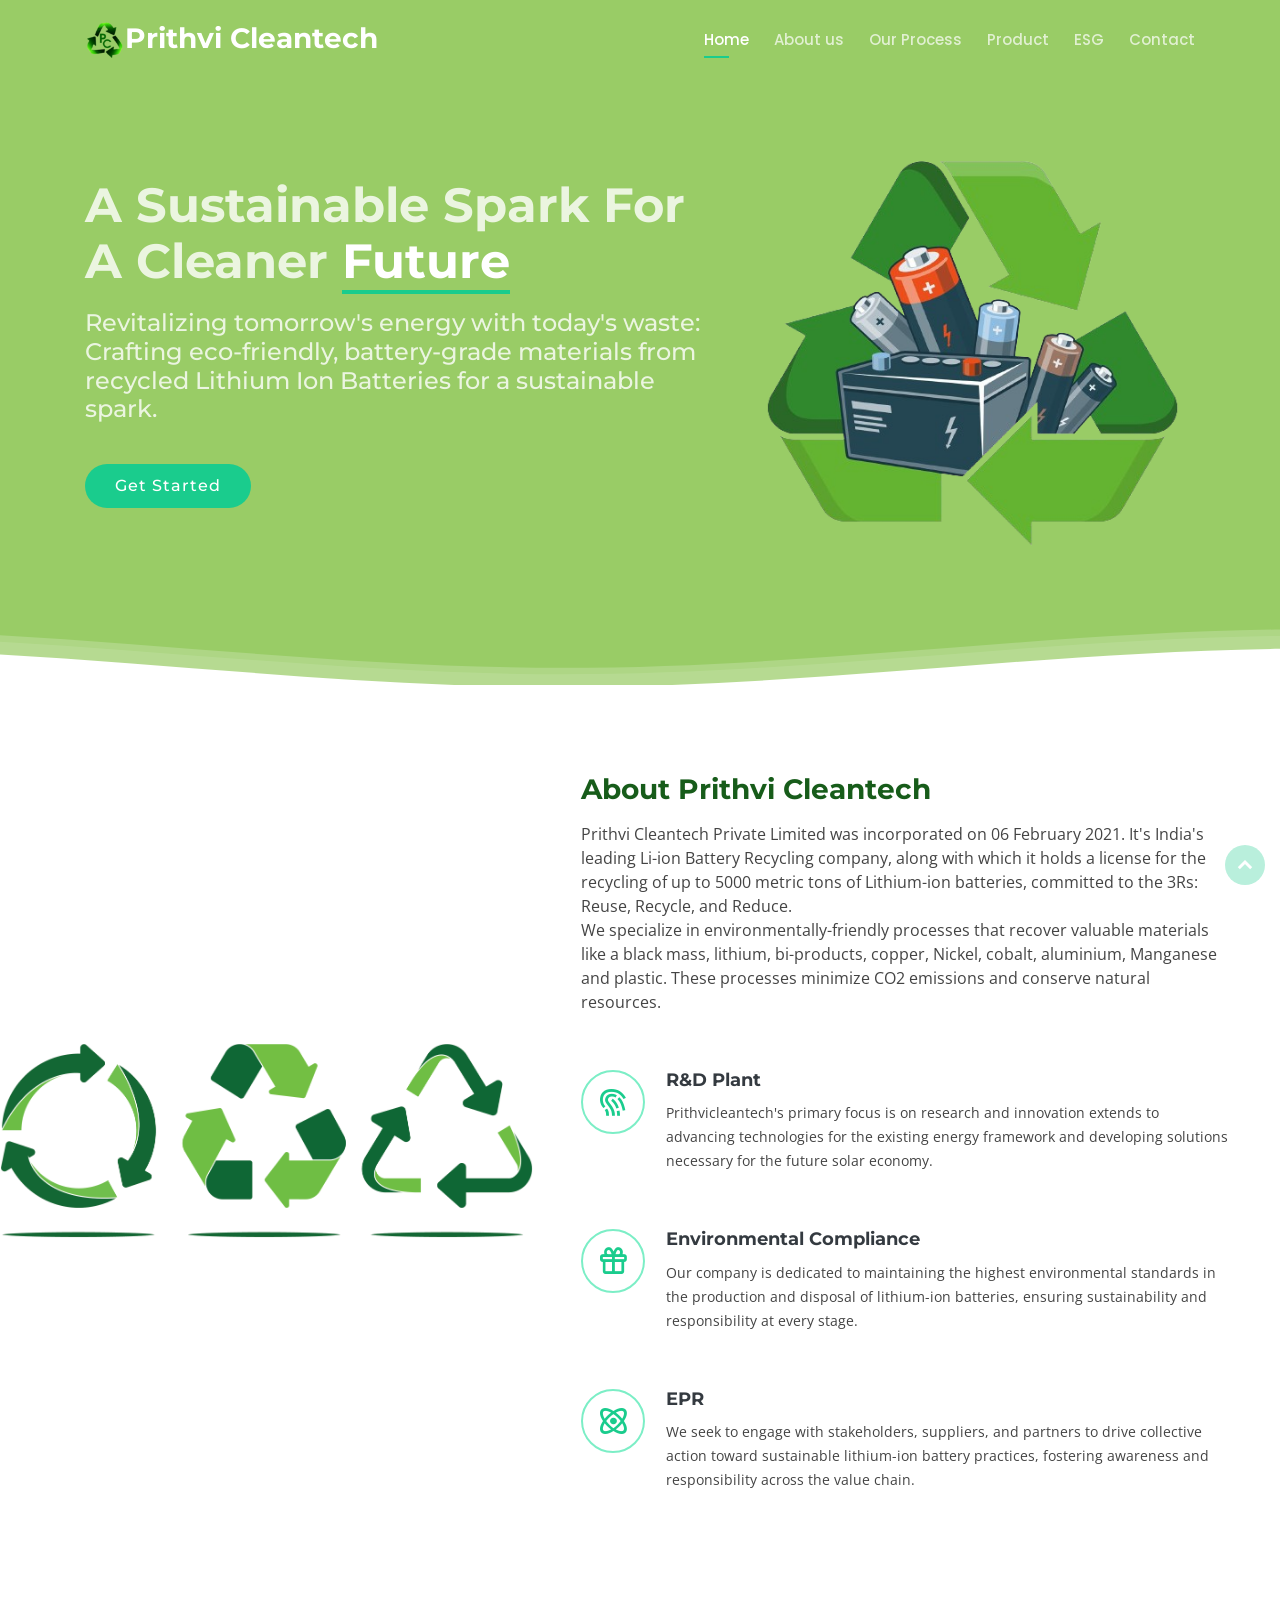
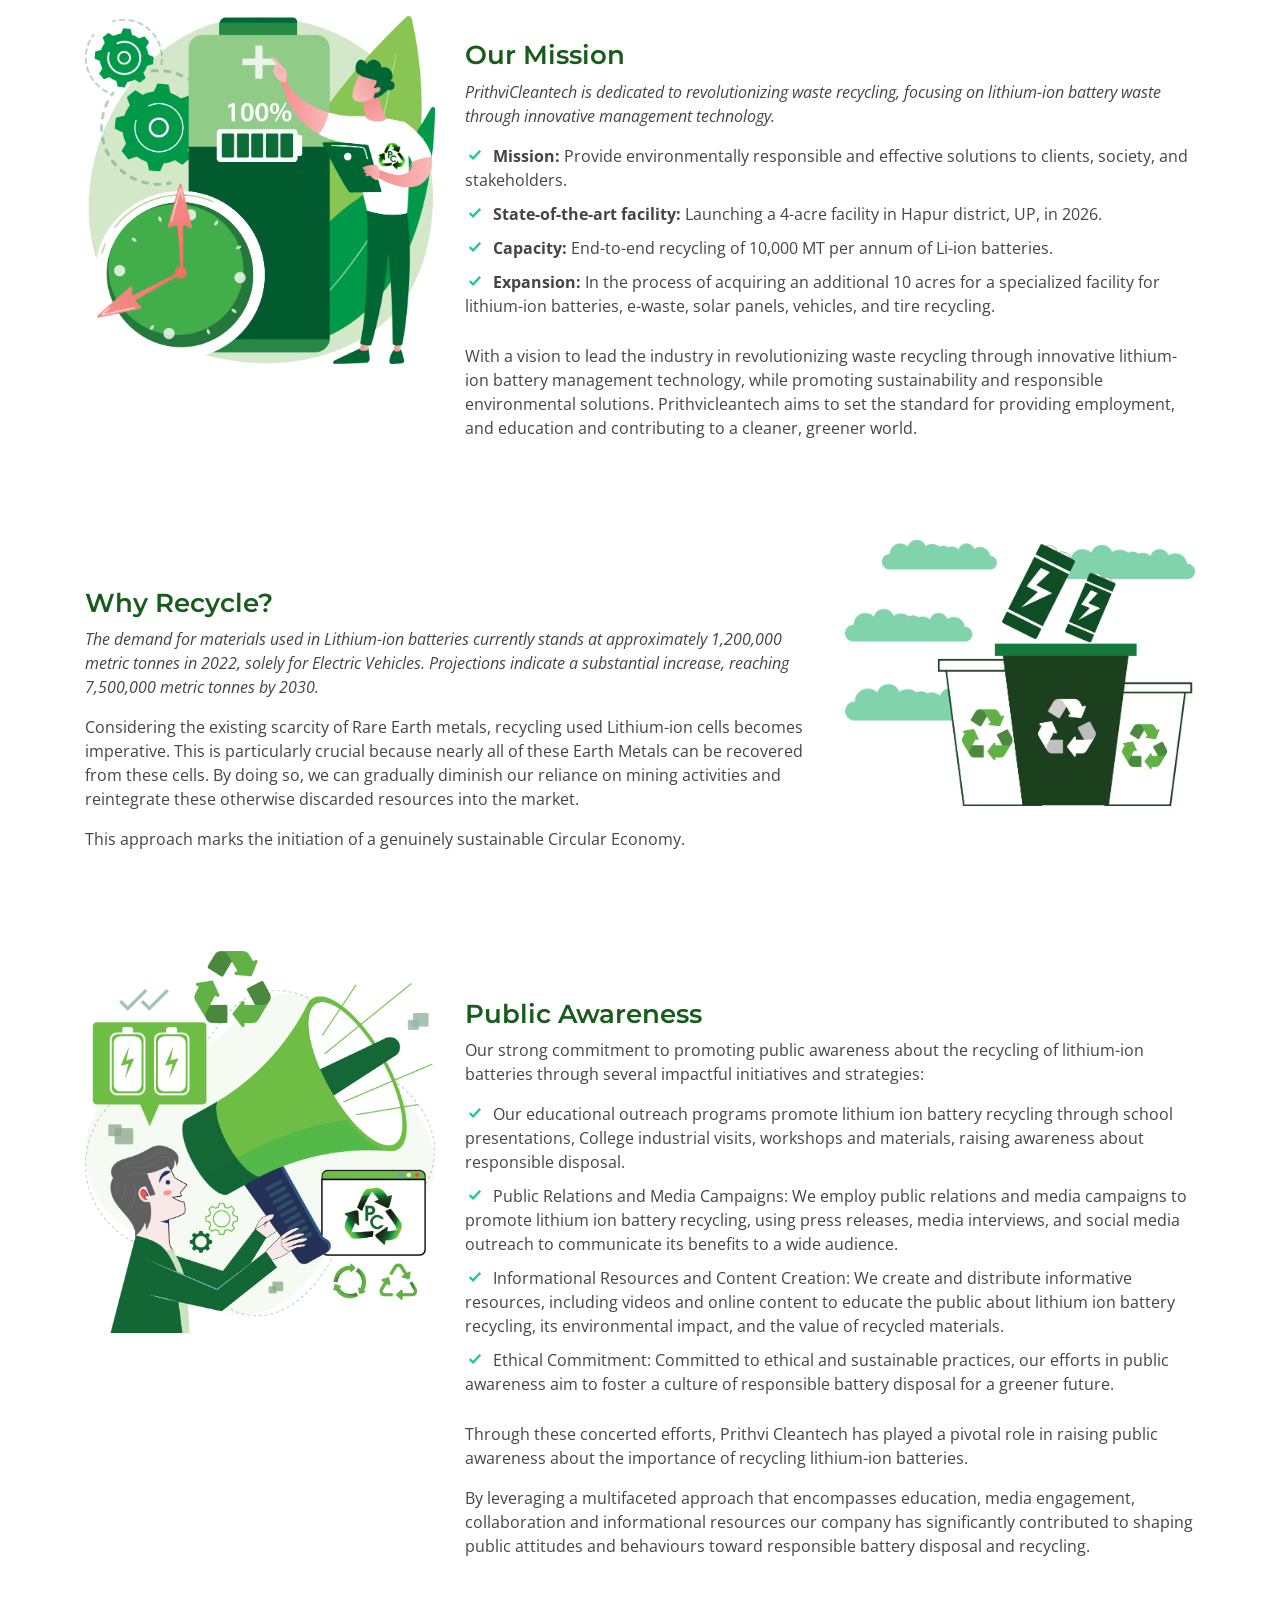
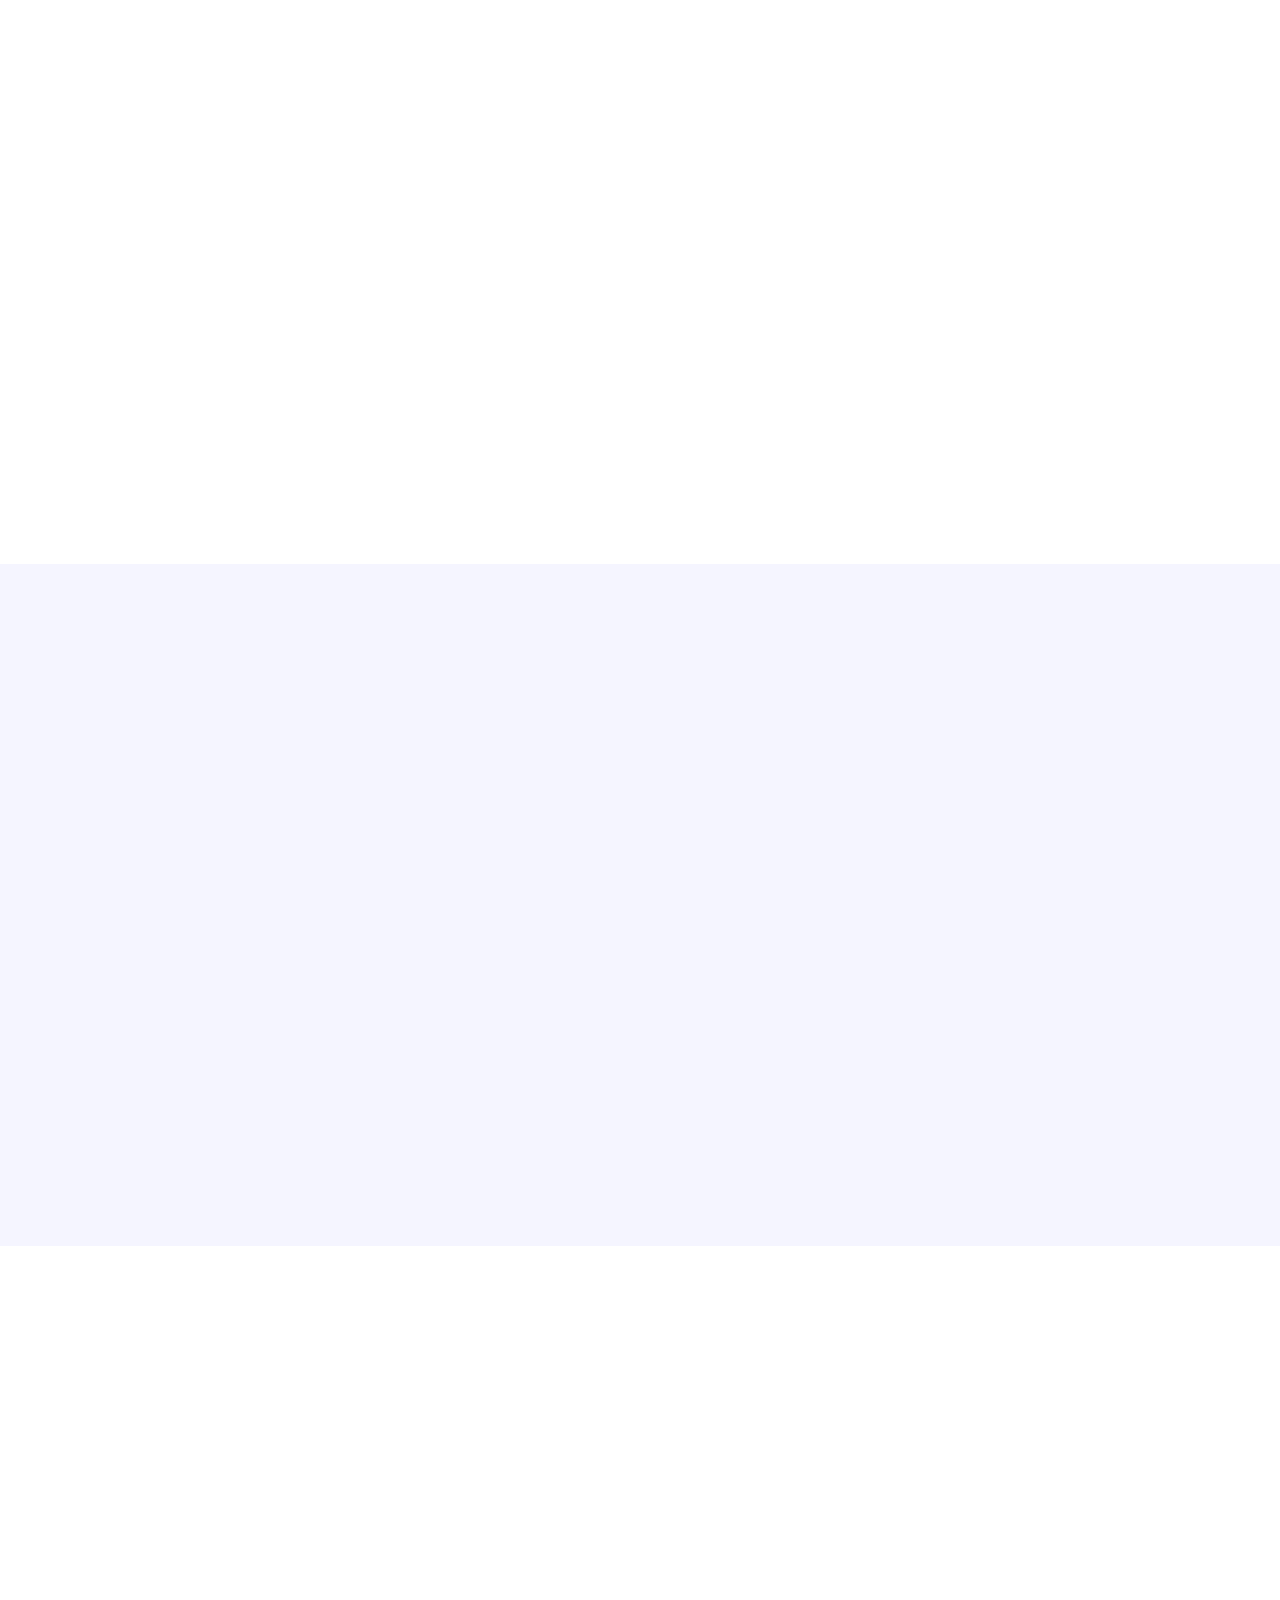
==== index.html @ 56bcdb97 "Update index.html" ====
<!DOCTYPE html>
<html lang="en">

<head>
  <meta charset="utf-8">
  <meta content="width=device-width, initial-scale=1.0" name="viewport">

  <title>Prithvi Cleantech</title>
  <meta content="" name="descriptison">
  <meta content="" name="keywords">

  <!-- Favicons -->
  <link href="assets/img/favicon.png" rel="icon">
  <link href="assets/img/apple-touch-icon.png" rel="apple-touch-icon">

  <!-- Google Fonts -->
  <link href="https://fonts.googleapis.com/css?family=Open+Sans:300,300i,400,400i,600,600i,700,700i|Montserrat:300,300i,400,400i,500,500i,600,600i,700,700i|Poppins:300,300i,400,400i,500,500i,600,600i,700,700i" rel="stylesheet">

  <!-- Vendor CSS Files -->
  <link href="assets/vendor/bootstrap/css/bootstrap.min.css" rel="stylesheet">
  <link href="assets/vendor/icofont/icofont.min.css" rel="stylesheet">
  <link href="assets/vendor/boxicons/css/boxicons.min.css" rel="stylesheet">
  <link href="assets/vendor/venobox/venobox.css" rel="stylesheet">
  <link href="assets/vendor/remixicon/remixicon.css" rel="stylesheet">
  <link href="assets/vendor/owl.carousel/assets/owl.carousel.min.css" rel="stylesheet">
  <link href="assets/vendor/aos/aos.css" rel="stylesheet">

  <!-- Template Main CSS File -->
  <link href="assets/css/style.css" rel="stylesheet">

</head>

<body>

  <!-- ======= Header ======= -->
  <header id="header" class="fixed-top d-flex align-items-center">
    <div class="container d-flex align-items-center">

      <div class="logo mr-auto">
        <h1 class="text-light"><a href="index.html"><span><img src="logo.png"
          class="img-fluid"></span><span>Prithvi Cleantech</span></a></h1>
        <!-- Uncomment below if you prefer to use an image logo -->
        <!-- <a href="index.html"><img src="assets/img/logo.png" alt="" class="img-fluid"></a>-->
      </div>

           <nav class="nav-menu d-none d-lg-block">
        <ul>
          <li class="active"><a href="#header">Home</a></li>
          <li><a href="#about">About us</a></li>
          <li><a href="#features">Our Process</a></li>
          <li><a href="product.html">Product</a></li>
          <li><a href="ESG.html">ESG</a></li>
          <li><a href="#contact">Contact</a></li>

        </ul>
      </nav> <!-- .nav-menu -->

    </div>
  </header><!-- End Header -->

  <!-- ======= Hero Section ======= -->
  <section id="hero">

    <div class="container">
      <div class="row">
        <div class="col-lg-7 pt-5 pt-lg-0 order-2 order-lg-1 d-flex align-items-center">
          <div data-aos="zoom-out">
            <h1>A Sustainable Spark For A Cleaner  <span>Future</span></h1>
            <h2>Revitalizing tomorrow's energy with today's waste: Crafting eco-friendly, battery-grade materials from recycled Lithium Ion Batteries for a sustainable spark.</h2>
            <div class="text-center text-lg-left">
              <a href="#about" class="btn-get-started scrollto">Get Started</a>
            </div>
          </div>
        </div>
        <div class="col-lg-5 order-1 order-lg-2 hero-img" data-aos="zoom-out" data-aos-delay="300">
          <img src="assets/img/hero-img.png" class="img-fluid animated" alt="">
        </div>
      </div>
    </div>

    <svg class="hero-waves" xmlns="http://www.w3.org/2000/svg" xmlns:xlink="http://www.w3.org/1999/xlink" viewBox="0 24 150 28 " preserveAspectRatio="none">
      <defs>
        <path id="wave-path" d="M-160 44c30 0 58-18 88-18s 58 18 88 18 58-18 88-18 58 18 88 18 v44h-352z">
      </defs>
      <g class="wave1">
        <use xlink:href="#wave-path" x="50" y="3" fill="rgba(255,255,255, .1)">
      </g>
      <g class="wave2">
        <use xlink:href="#wave-path" x="50" y="0" fill="rgba(255,255,255, .2)">
      </g>
      <g class="wave3">
        <use xlink:href="#wave-path" x="50" y="9" fill="#fff">
      </g>
    </svg>

  </section><!-- End Hero -->

  <main id="main">

    <!-- ======= About Section ======= -->
    <section id="about" class="about">
      <div class="container-fluid">

        <div class="row">
          <div class="col-xl-5 col-lg-6 video-box d-flex justify-content-center align-items-stretch" data-aos="fade-right">
            
          </div>

          <div class="col-xl-7 col-lg-6 icon-boxes d-flex flex-column align-items-stretch justify-content-center py-5 px-lg-5" data-aos="fade-left">
            <h3>About Prithvi Cleantech</h3>
            <p>Prithvi Cleantech Private Limited was incorporated on 06 February 2021. It's India's leading Li-ion Battery Recycling company, along with which it holds a license for the recycling of up to 5000 metric tons of Lithium-ion batteries, committed to the 3Rs: Reuse, Recycle, and Reduce.<br> We specialize in environmentally-friendly processes that recover valuable materials like a black mass, lithium, bi-products, copper, Nickel, cobalt, aluminium, Manganese and plastic. These processes minimize CO2 emissions and conserve natural resources.</p>

            <div class="icon-box" data-aos="zoom-in" data-aos-delay="100">
              <div class="icon"><i class="bx bx-fingerprint"></i></div>
              <h4 class="title"><a href="">R&D Plant</a></h4>
              <p class="description">Prithvicleantech's primary focus is on research and innovation extends to advancing technologies for the existing energy framework and developing solutions necessary for the future solar economy.</p>
            </div>

            <div class="icon-box" data-aos="zoom-in" data-aos-delay="200">
              <div class="icon"><i class="bx bx-gift"></i></div>
              <h4 class="title"><a href="">Environmental Compliance</a></h4>
              <p class="description">Our company is dedicated to maintaining the highest environmental standards in the production and disposal of lithium-ion batteries, ensuring sustainability and responsibility at every stage.</p>
            </div>

            <div class="icon-box" data-aos="zoom-in" data-aos-delay="300">
              <div class="icon"><i class="bx bx-atom"></i></div>
              <h4 class="title"><a href="">EPR</a></h4>
              <p class="description">We seek to engage with stakeholders, suppliers, and partners to drive collective action toward sustainable lithium-ion battery practices, fostering awareness and responsibility across the value chain.</p>
            </div>

          </div>
        </div>

      </div>
    </section><!-- End About Section -->

  
    <!-- ======= Details Section ======= -->
    <section id="details" class="details">
      <div class="container">

        <div class="row content">
          <div class="col-md-4" data-aos="fade-right">
            <img src="assets/img/details-1.png" class="img-fluid" alt="">
          </div>
          <div class="col-md-8 pt-4" data-aos="fade-up">
            <h3>Our Mission</h3>
            <p class="font-italic">
              PrithviCleantech is dedicated to revolutionizing waste recycling, focusing on lithium-ion battery waste through innovative management technology.
            </p>
            <ul>
              <li><i class="icofont-check"></i> <b>Mission:</b> Provide environmentally responsible and effective solutions to clients, society, and stakeholders.</li>
              <li><i class="icofont-check"></i> <b>State-of-the-art facility:</b> Launching a 4-acre facility in Hapur district, UP, in 2026.</li>
              <li><i class="icofont-check"></i> <b>Capacity:</b> End-to-end recycling of 10,000 MT per annum of Li-ion batteries.</li>
              <li><i class="icofont-check"></i> <b>Expansion:</b> In the process of acquiring an additional 10 acres for a specialized facility for lithium-ion batteries, e-waste, solar panels, vehicles, and tire recycling. </li>
            </ul>
            <p>
              With a vision to lead the industry in revolutionizing waste recycling through innovative lithium-ion battery management technology, while promoting sustainability and responsible environmental solutions. Prithvicleantech aims to set the standard for providing employment, and education and contributing to a cleaner, greener world. 
            </p>
          </div>
        </div>

        <div class="row content">
          <div class="col-md-4 order-1 order-md-2" data-aos="fade-left">
            <img src="assets/img/details-2.png" class="img-fluid" alt="">
          </div>
          <div class="col-md-8 pt-5 order-2 order-md-1" data-aos="fade-up">
            <h3>Why Recycle?</h3>
            <p class="font-italic">
              The demand for materials used in Lithium-ion batteries currently stands at approximately 1,200,000 metric tonnes in 2022, solely for Electric Vehicles. Projections indicate a substantial increase, reaching 7,500,000 metric tonnes by 2030.
            </p>
            <p>Considering the existing scarcity of Rare Earth metals, recycling used Lithium-ion cells becomes imperative. This is particularly crucial because nearly all of these Earth Metals can be recovered from these cells. By doing so, we can gradually diminish our reliance on mining activities and reintegrate these otherwise discarded resources into the market.</p> 
            <p>
            	This approach marks the initiation of a genuinely sustainable Circular Economy. 
            </p>
            
          </div>
        </div>

        <div class="row content">
          <div class="col-md-4" data-aos="fade-right">
            <img src="assets/img/details-3.png" class="img-fluid" alt="">
          </div>
          <div class="col-md-8 pt-5" data-aos="fade-up">
            <h3>Public Awareness</h3>
            <p>Our strong commitment to promoting public awareness about the recycling of lithium-ion batteries through several impactful initiatives and strategies:	</p>
            <ul>
              <li><i class="icofont-check"></i> Our educational outreach programs promote lithium ion battery recycling through school presentations, College industrial visits, workshops and materials, raising awareness about responsible disposal.</li>
              <li><i class="icofont-check"></i> Public Relations and Media Campaigns: We employ public relations and media campaigns to promote lithium ion battery recycling, using press releases, media interviews, and social media outreach to communicate its benefits to a wide audience.</li>
              <li><i class="icofont-check"></i> Informational Resources and Content Creation: We create and distribute informative resources, including videos and online content to educate the public about lithium ion battery recycling, its environmental impact, and the value of recycled materials.</li>
              <li><i class="icofont-check"></i>
              	Ethical Commitment: Committed to ethical and sustainable practices, our efforts in public awareness aim to foster a culture of responsible battery disposal for a greener future.
              </li>
            </ul>
           
            <p>
               

Through these concerted efforts, Prithvi Cleantech has played a pivotal role in raising public awareness about the importance of recycling lithium-ion batteries. 
</p>
<p>By leveraging a multifaceted approach that encompasses education, media engagement, collaboration and informational resources our company has significantly contributed to shaping public attitudes and behaviours toward responsible battery disposal and recycling. 
            </p>
          </div>
        </div>

        <div class="row content" >
          <div class="col-md-4 order-1 order-md-2" data-aos="fade-left">
            <img src="assets/img/details-4.png" class="img-fluid" alt="">
          </div>
          <div class="col-md-8 pt-5 order-2 order-md-1" data-aos="fade-up">
            <h3>Extended Producer Responsibility (EPR) </h3>
            <p class="font-italic">
               PrithviCleantech is committed to implementing proactive measures to minimize the ecological footprint of lithium-ion batteries, ensuring responsible production, usage, and disposal practices in alignment with sustainable principles.
            </p>
                      <ul>
              <li><i class="icofont-check"></i> Embracing EPR necessitates a entire approach to the lifecycle of lithium-ion batteries, encompassing responsible sourcing of raw materials, manufacturing processes, product usage, and end-of-life disposition.</li>
              <li><i class="icofont-check"></i> With EPR guiding our actions, we strive to minimize the environmental impact of lithium-ion batteries, including reducing resource consumption, emissions, and waste generation associated with their production and usage.</li>
              <li><i class="icofont-check"></i> EPR encourages us to embrace a circular economy mindset, promoting battery reuse, recycling, and recovery to minimize the environmental burden of raw material extraction and waste disposal.</li>
              <li><i class="icofont-check"></i>
              	We are committed to complying with relevant regulations and standards governing the responsible management of lithium-ion batteries, ensuring adherence to legal requirements and ethical considerations.
              </li>
              <li><i class="icofont-check">
              </i>
              Through EPR, we seek to engage with stakeholders, suppliers, and partners to drive collective action toward sustainable lithium-ion battery practices, fostering awareness and responsibility across the value chain.
   		       </li>
            </ul>
            <p>
            	We prioritize our commitment to environmental stewardship, resource efficiency, and sustainable technology utilization.
            </p>
          </div>
        </div>

      </div>
    </section><!-- End Details Section -->

    <!-- ======= Gallery Section ======= -->
    <section id="gallery" class="gallery">
      <div class="container">

        <div class="section-title" data-aos="fade-up">
          <h2>SDGs</h2>
          <p>Our Sustainable Development Goals​</p>
        </div>

        <div class="row no-gutters" data-aos="fade-left">

          <div class="col-lg-3 col-md-4">
            <div class="gallery-item" data-aos="zoom-in" data-aos-delay="100">
              
                <img src="assets/img/gallery/E_GIF_04.gif" alt="" class="img-fluid">
              
            </div>
          </div>

          <div class="col-lg-3 col-md-4">
            <div class="gallery-item" data-aos="zoom-in" data-aos-delay="150">
                <img src="assets/img/gallery/E_GIF_15.gif" alt="" class="img-fluid">
              
            </div>
          </div>

          <div class="col-lg-3 col-md-4">
            <div class="gallery-item" data-aos="zoom-in" data-aos-delay="200">
              
                <img src="assets/img/gallery/E_GIF_07.gif" alt="" class="img-fluid">
              
            </div>
          </div>

          <div class="col-lg-3 col-md-4">
            <div class="gallery-item" data-aos="zoom-in" data-aos-delay="250">
                <img src="assets/img/gallery/E_GIF_09.gif" alt="" class="img-fluid">
              
            </div>
          </div>

          <div class="col-lg-3 col-md-4">
            <div class="gallery-item" data-aos="zoom-in" data-aos-delay="300">
                <img src="assets/img/gallery/E_GIF_11.gif" alt="" class="img-fluid">
              
            </div>
          </div>

          <div class="col-lg-3 col-md-4">
            <div class="gallery-item" data-aos="zoom-in" data-aos-delay="350">
                <img src="assets/img/gallery/E_GIF_12.gif" alt="" class="img-fluid">
              
            </div>
          </div>

          <div class="col-lg-3 col-md-4">
            <div class="gallery-item" data-aos="zoom-in" data-aos-delay="400">
                <img src="assets/img/gallery/E_GIF_13.gif" alt="" class="img-fluid">
            </div>
          </div>

          <div class="col-lg-3 col-md-4">
            <div class="gallery-item" data-aos="zoom-in" data-aos-delay="450">
                <img src="assets/img/gallery/E_GIF_17.gif" alt="" class="img-fluid">
            </div>
          </div>

        </div>

      </div>
    </section><!-- End Gallery Section -->

    <!-- ======= Testimonials Section ======= -->
  <!-- End Testimonials Section -->

    <!-- ======= Team Section ======= -->
    <section id="team" class="team">
      <div class="container">

        <div class="section-title" data-aos="fade-up">
          <h2>Team</h2>
          <p>Our Great Team</p>
        </div>

        <div class="row" data-aos="fade-left">


          <div class="col-lg-3 col-md-6 mt-5 mt-md-0">
            <div class="member" data-aos="zoom-in" data-aos-delay="200">
              <div class="pic"><img src="assets/img/team/team-2.jpg" class="img-fluid" alt=""></div>
              <div class="member-info">
                <h4>Ankur Tyagi</h4>
                <span>CEO</span>
                <div class="social">
                  <a href=""><i class="icofont-twitter"></i></a>
                  <a href=""><i class="icofont-facebook"></i></a>
                  <a href=""><i class="icofont-instagram"></i></a>
                  <a href=""><i class="icofont-linkedin"></i></a>
                </div>
              </div>
            </div>
          </div>

          <div class="col-lg-3 col-md-6 mt-5 mt-lg-0">
            <div class="member" data-aos="zoom-in" data-aos-delay="300">
              <div class="pic"><img src="assets/img/team/team-3.jpg" class="img-fluid" alt=""></div>
              <div class="member-info">
                <h4>Anita Tyagi</h4>
                <span>COO</span>
                <div class="social">
                  <a href=""><i class="icofont-twitter"></i></a>
                  <a href=""><i class="icofont-facebook"></i></a>
                  <a href=""><i class="icofont-instagram"></i></a>
                  <a href=""><i class="icofont-linkedin"></i></a>
                </div>
              </div>
            </div>
          </div>

        </div>

      </div>
    </section><!-- End Team Section -->

    
    <!-- ======= F.A.Q Section ======= -->
    <section id="faq" class="faq section-bg">
      <div class="container">

        <div class="section-title" data-aos="fade-up">
          <h2>F.A.Q</h2>
          <p>Frequently Asked Questions</p>
        </div>

        <div class="faq-list">
          <ul>
            <li data-aos="fade-up">
              <i class="bx bx-help-circle icon-help"></i> <a data-toggle="collapse" class="collapse" href="#faq-list-1">What types of lithium-ion batteries can be recycled by your company? <i class="bx bx-chevron-down icon-show"></i><i class="bx bx-chevron-up icon-close"></i></a>
              <div id="faq-list-1" class="collapse show" data-parent=".faq-list">
                <p>
                  We accept various types of lithium-ion batteries for recycling, including those used in consumer electronics, electric vehicles, energy storage systems, and more. 
                </p>
              </div>
            </li>

            <li data-aos="fade-up" data-aos-delay="100">
              <i class="bx bx-help-circle icon-help"></i> <a data-toggle="collapse" href="#faq-list-2" class="collapsed"> Where can I drop off my old lithium-ion batteries for recycling? <i class="bx bx-chevron-down icon-show"></i><i class="bx bx-chevron-up icon-close"></i></a>
              <div id="faq-list-2" class="collapse" data-parent=".faq-list">
                <p>
                  You can drop off your old lithium-ion batteries at designated collection points, which may include our recycling facilities, authorized collection centers, retail locations, or scheduled collection events. Please check our website for specific drop-off locations and instructions.
                </p>
              </div>
            </li>

            <li data-aos="fade-up" data-aos-delay="200">
              <i class="bx bx-help-circle icon-help"></i> <a data-toggle="collapse" href="#faq-list-3" class="collapsed">Can I schedule a pickup for a large quantity of lithium-ion batteries to be recycled? <i class="bx bx-chevron-down icon-show"></i><i class="bx bx-chevron-up icon-close"></i></a>
              <div id="faq-list-3" class="collapse" data-parent=".faq-list">
                <p>
                  Yes, we offer pickup services for large quantities of lithium-ion batteries, making the recycling process convenient for businesses, organizations, and individuals with significant volumes of batteries to recycle. Contact our customer service to schedule a pickup.
                </p>
              </div>
            </li>

            <li data-aos="fade-up" data-aos-delay="300">
              <i class="bx bx-help-circle icon-help"></i> <a data-toggle="collapse" href="#faq-list-4" class="collapsed">Are there any safety considerations when recycling lithium-ion batteries? <i class="bx bx-chevron-down icon-show"></i><i class="bx bx-chevron-up icon-close"></i></a>
              <div id="faq-list-4" class="collapse" data-parent=".faq-list">
                <p>
                  Safety is paramount in handling lithium-ion batteries. It is important to ensure that the batteries are handled and transported according to safety guidelines to prevent potential hazards associated with battery damage or thermal events. We follow strict safety protocols in the recycling process to minimize risks.
                </p>
              </div>
            </li>

            <li data-aos="fade-up" data-aos-delay="400">
              <i class="bx bx-help-circle icon-help"></i> <a data-toggle="collapse" href="#faq-list-5" class="collapsed"> How are the recycled materials from the lithium-ion batteries used? <i class="bx bx-chevron-down icon-show"></i><i class="bx bx-chevron-up icon-close"></i></a>
              <div id="faq-list-5" class="collapse" data-parent=".faq-list">
                <p>
                  The materials recovered from recycled lithium-ion batteries, such as lithium, cobalt, and nickel, are sold and can be used to manufacture new batteries and other products, supporting a more sustainable supply chain for battery production by other companies.
                </p>
              </div>
            </li>

          </ul>
        </div>

      </div>
    </section><!-- End F.A.Q Section -->

    <!-- ======= Contact Section ======= -->
    <section id="contact" class="contact">
      <div class="container">

        <div class="section-title" data-aos="fade-up">
          <h2>Contact</h2>
          <p>Contact Us</p>
        </div>

        <div class="row">

          <div class="col-lg-4" data-aos="fade-right" data-aos-delay="100">
            <div class="info">
              <div class="address">
                <i class="icofont-google-map"></i>
                <h4>Location:</h4>
                <p>Main Office, Morta Industrial area Gaziabad, India</p>
              </div>

              <div class="email">
                <i class="icofont-envelope"></i>
                <h4>Email:</h4>
                <p>info@prithvicleantech.com</p>
              </div>

              <div class="phone">
                <i class="icofont-phone"></i>
                <h4>Call:</h4>
                <p>+ (91) 9870842268</p>
                <p>+ (91) 8279681392</p>
              </div>

            </div>

          </div>

          <div class="col-lg-8 mt-5 mt-lg-0" data-aos="fade-left" data-aos-delay="200">

            <form action="forms/contact.php" method="post" role="form" class="php-email-form">
              <div class="form-row">
                <div class="col-md-6 form-group">
                  <input type="text" name="name" class="form-control" id="name" placeholder="Your Name" data-rule="minlen:4" data-msg="Please enter at least 4 chars" />
                  <div class="validate"></div>
                </div>
                <div class="col-md-6 form-group">
                  <input type="email" class="form-control" name="email" id="email" placeholder="Your Email" data-rule="email" data-msg="Please enter a valid email" />
                  <div class="validate"></div>
                </div>
              </div>
              <div class="form-group">
                <input type="text" class="form-control" name="subject" id="subject" placeholder="Subject" data-rule="minlen:4" data-msg="Please enter at least 8 chars of subject" />
                <div class="validate"></div>
              </div>
              <div class="form-group">
                <textarea class="form-control" name="message" rows="5" data-rule="required" data-msg="Please write something for us" placeholder="Message"></textarea>
                <div class="validate"></div>
              </div>
              <div class="mb-3">
                <div class="loading">Loading</div>
                <div class="error-message"></div>
                <div class="sent-message">Your message has been sent. Thank you!</div>
              </div>
              <div class="text-center"><button type="submit">Send Message</button></div>
            </form>

          </div>

        </div>

      </div>
    </section><!-- End Contact Section -->

  </main><!-- End #main -->


  <a href="#" class="back-to-top"><i class="icofont-simple-up"></i></a>
  <div id="preloader"></div>

  <!-- Vendor JS Files -->
  <script src="assets/vendor/jquery/jquery.min.js"></script>
  <script src="assets/vendor/bootstrap/js/bootstrap.bundle.min.js"></script>
  <script src="assets/vendor/jquery.easing/jquery.easing.min.js"></script>
  <script src="assets/vendor/php-email-form/validate.js"></script>
  <script src="assets/vendor/venobox/venobox.min.js"></script>
  <script src="assets/vendor/waypoints/jquery.waypoints.min.js"></script>
  <script src="assets/vendor/counterup/counterup.min.js"></script>
  <script src="assets/vendor/owl.carousel/owl.carousel.min.js"></script>
  <script src="assets/vendor/aos/aos.js"></script>

  <!-- Template Main JS File -->
  <script src="assets/js/main.js"></script>

</body>

</html>
---- assets/vendor/venobox/venobox.css ----
/* ------ venobox.css --------*/
.vbox-overlay *, .vbox-overlay *:before, .vbox-overlay *:after{
    -webkit-backface-visibility: hidden;
    -webkit-box-sizing:border-box;
    -moz-box-sizing:border-box;
    box-sizing:border-box;
}
.vbox-overlay * { 
    -webkit-backface-visibility: visible;
    backface-visibility: visible;
}
.vbox-overlay{
    display: -webkit-flex;
    display: flex;
    -webkit-flex-direction: column;
    flex-direction: column;
    -webkit-justify-content: center;
    justify-content: center;
    -webkit-align-items: center;
    align-items: center;
    position: fixed;
    left: 0;
    top: 0;
    bottom: 0;
    right: 0;
    z-index: 999999;
}

/* ----- navigation ----- */
.vbox-title{
    width: 100%;
    height: 40px;
    float: left;
    text-align: center;
    line-height: 28px;
    font-size: 12px;
    padding: 6px 50px;
    overflow: hidden;
    position: fixed;
    display: none;
    left: 0;
    z-index: 89;
}
.vbox-close{
    cursor: pointer;
    position: fixed;
    top: -1px;
    right: 0;
    width: 50px;
    height: 40px;
    padding: 6px;
    display: block;
    background-position:10px center;
    overflow: hidden;
    font-size: 24px;
    line-height: 1;
    text-align: center;
    z-index: 99;
}
.vbox-left{
    cursor: pointer;
    position: fixed;
    left: 0;
    height: 40px;
    overflow: hidden;
    line-height: 28px;
    font-size: 12px;
    z-index: 99;
    display: flex;
    align-items:center;
}
.vbox-num{
    display: inline-block;
    margin: 6px 0 6px 15px;
}
/* ----- Social share ----- */
.vbox-share{
    line-height: 28px;
    font-size: 12px;
    overflow: hidden;
    position: fixed;
    left: 0;
    z-index: 98;
    display: flex;
    align-items:center;
    justify-content: center;
    width: 100%;
    text-align: center;
}
.vbox-share svg{
    max-height: 28px;
    width: 28px;
    z-index: 10;
    margin-left: 12px;
    margin-top: 6px;
    margin-bottom: 6px;
    vertical-align: middle;
}


/* ----- navigation ARROWS ----- */
.vbox-next, .vbox-prev{
    position: fixed;
    top: 50%;
    margin-top: -15px;
    overflow: hidden;
    cursor: pointer;
    display: block;
    width: 45px;
    height: 45px;
    z-index: 99;
}
.vbox-next span, .vbox-prev span{
    position: relative;
    width: 20px;
    height: 20px;
    border: 2px solid transparent;
    border-top-color: #B6B6B6;
    border-right-color: #B6B6B6;
    text-indent: -100px;
    position: absolute;
    top: 8px;
    display: block;
}
.vbox-prev{
    left: 15px;
}
.vbox-next{
    right: 15px;
}
.vbox-prev span{
    left: 10px;
    -ms-transform: rotate(-135deg);
    -webkit-transform: rotate(-135deg);
    transform: rotate(-135deg);
}
.vbox-next span{
    -ms-transform: rotate(45deg);
    -webkit-transform: rotate(45deg);
    transform: rotate(45deg);
    right: 10px;
}
/* ------- inline window ------ */
.vbox-inline{
    width: 420px;
    height: 315px;
    height: 70vh;
    padding: 10px;
    background: #fff;
    margin: 0 auto;
    overflow: auto;
    text-align: left;
}
/* ------- Video & iFrames window ------ */
.venoframe{
    max-width: 100%;
    width: 100%;
    border: none;
    width: 100%;
    height: 260px;
    height: 70vh;
}
.venoframe.vbvid{
    height: 260px;
}
@media (min-width: 768px) {
    .venoframe, .vbox-inline{
        width: 90%;
        height: 360px;
        height: 70vh;
    }
    .venoframe.vbvid{
        width: 640px;
        height: 360px;
    }
}
@media (min-width: 992px) {
    .venoframe, .vbox-inline{
        max-width: 1200px;
        width: 80%;
        height: 540px;
        height: 70vh;
    }
    .venoframe.vbvid{
        width: 960px;
        height: 540px;
    }
}
/* 
Please do NOT edit this part! 
or at least read this note: http://i.imgur.com/7C0ws9e.gif
*/
.vbox-open{
    overflow: hidden;
}
.vbox-container{
    position: absolute;
    left: 0;
    right: 0;
    top: 0;
    bottom: 0;
    overflow-x: hidden;
    overflow-y: scroll;
    overflow-scrolling: touch;
    -webkit-overflow-scrolling: touch;
    z-index: 20;
    max-height: 100%;

}

.vbox-content{
    text-align: center;
    float: left;
    width: 100%;
    position: relative;
    overflow: hidden;
    padding: 20px 4%;
}
.vbox-container img{
    max-width: 100%;
    height: auto;
}
.vbox-figlio{
    box-shadow: 0 0 12px rgba(0,0,0,0.19), 0 6px 6px rgba(0,0,0,0.23);
    max-width: 100%;
    text-align: initial;
}
img.vbox-figlio{
    -webkit-user-select: none;
-khtml-user-select: none;
-moz-user-select: none;
-o-user-select: none;
user-select: none;
}
.vbox-content.swipe-left{
    margin-left: -200px !important;
}
.vbox-content.swipe-right{
    margin-left: 200px !important;
}
.vbox-animated{
    webkit-transition: margin 300ms ease-out;
    transition: margin 300ms ease-out;
}

/* ---------- preloader ----------
 * SPINKIT 
 * http://tobiasahlin.com/spinkit/
-------------------------------- */
.sk-double-bounce,.sk-rotating-plane{width:40px;height:40px;margin:40px auto}.sk-rotating-plane{background-color:#333;-webkit-animation:sk-rotatePlane 1.2s infinite ease-in-out;animation:sk-rotatePlane 1.2s infinite ease-in-out}@-webkit-keyframes sk-rotatePlane{0%{-webkit-transform:perspective(120px) rotateX(0) rotateY(0);transform:perspective(120px) rotateX(0) rotateY(0)}50%{-webkit-transform:perspective(120px) rotateX(-180.1deg) rotateY(0);transform:perspective(120px) rotateX(-180.1deg) rotateY(0)}100%{-webkit-transform:perspective(120px) rotateX(-180deg) rotateY(-179.9deg);transform:perspective(120px) rotateX(-180deg) rotateY(-179.9deg)}}@keyframes sk-rotatePlane{0%{-webkit-transform:perspective(120px) rotateX(0) rotateY(0);transform:perspective(120px) rotateX(0) rotateY(0)}50%{-webkit-transform:perspective(120px) rotateX(-180.1deg) rotateY(0);transform:perspective(120px) rotateX(-180.1deg) rotateY(0)}100%{-webkit-transform:perspective(120px) rotateX(-180deg) rotateY(-179.9deg);transform:perspective(120px) rotateX(-180deg) rotateY(-179.9deg)}}.sk-double-bounce{position:relative}.sk-double-bounce .sk-child{width:100%;height:100%;border-radius:50%;background-color:#333;opacity:.6;position:absolute;top:0;left:0;-webkit-animation:sk-doubleBounce 2s infinite ease-in-out;animation:sk-doubleBounce 2s infinite ease-in-out}.sk-chasing-dots .sk-child,.sk-spinner-pulse,.sk-three-bounce .sk-child{background-color:#333;border-radius:100%}.sk-double-bounce .sk-double-bounce2{-webkit-animation-delay:-1s;animation-delay:-1s}@-webkit-keyframes sk-doubleBounce{0%,100%{-webkit-transform:scale(0);transform:scale(0)}50%{-webkit-transform:scale(1);transform:scale(1)}}@keyframes sk-doubleBounce{0%,100%{-webkit-transform:scale(0);transform:scale(0)}50%{-webkit-transform:scale(1);transform:scale(1)}}.sk-wave{margin:40px auto;width:50px;height:40px;text-align:center;font-size:10px}.sk-wave .sk-rect{background-color:#333;height:100%;width:6px;display:inline-block;-webkit-animation:sk-waveStretchDelay 1.2s infinite ease-in-out;animation:sk-waveStretchDelay 1.2s infinite ease-in-out}.sk-wave .sk-rect1{-webkit-animation-delay:-1.2s;animation-delay:-1.2s}.sk-wave .sk-rect2{-webkit-animation-delay:-1.1s;animation-delay:-1.1s}.sk-wave .sk-rect3{-webkit-animation-delay:-1s;animation-delay:-1s}.sk-wave .sk-rect4{-webkit-animation-delay:-.9s;animation-delay:-.9s}.sk-wave .sk-rect5{-webkit-animation-delay:-.8s;animation-delay:-.8s}@-webkit-keyframes sk-waveStretchDelay{0%,100%,40%{-webkit-transform:scaleY(.4);transform:scaleY(.4)}20%{-webkit-transform:scaleY(1);transform:scaleY(1)}}@keyframes sk-waveStretchDelay{0%,100%,40%{-webkit-transform:scaleY(.4);transform:scaleY(.4)}20%{-webkit-transform:scaleY(1);transform:scaleY(1)}}.sk-wandering-cubes{margin:40px auto;width:40px;height:40px;position:relative}.sk-wandering-cubes .sk-cube{background-color:#333;width:10px;height:10px;position:absolute;top:0;left:0;-webkit-animation:sk-wanderingCube 1.8s ease-in-out -1.8s infinite both;animation:sk-wanderingCube 1.8s ease-in-out -1.8s infinite both}.sk-chasing-dots,.sk-spinner-pulse{width:40px;height:40px;margin:40px auto}.sk-wandering-cubes .sk-cube2{-webkit-animation-delay:-.9s;animation-delay:-.9s}@-webkit-keyframes sk-wanderingCube{0%{-webkit-transform:rotate(0);transform:rotate(0)}25%{-webkit-transform:translateX(30px) rotate(-90deg) scale(.5);transform:translateX(30px) rotate(-90deg) scale(.5)}50%{-webkit-transform:translateX(30px) translateY(30px) rotate(-179deg);transform:translateX(30px) translateY(30px) rotate(-179deg)}50.1%{-webkit-transform:translateX(30px) translateY(30px) rotate(-180deg);transform:translateX(30px) translateY(30px) rotate(-180deg)}75%{-webkit-transform:translateX(0) translateY(30px) rotate(-270deg) scale(.5);transform:translateX(0) translateY(30px) rotate(-270deg) scale(.5)}100%{-webkit-transform:rotate(-360deg);transform:rotate(-360deg)}}@keyframes sk-wanderingCube{0%{-webkit-transform:rotate(0);transform:rotate(0)}25%{-webkit-transform:translateX(30px) rotate(-90deg) scale(.5);transform:translateX(30px) rotate(-90deg) scale(.5)}50%{-webkit-transform:translateX(30px) translateY(30px) rotate(-179deg);transform:translateX(30px) translateY(30px) rotate(-179deg)}50.1%{-webkit-transform:translateX(30px) translateY(30px) rotate(-180deg);transform:translateX(30px) translateY(30px) rotate(-180deg)}75%{-webkit-transform:translateX(0) translateY(30px) rotate(-270deg) scale(.5);transform:translateX(0) translateY(30px) rotate(-270deg) scale(.5)}100%{-webkit-transform:rotate(-360deg);transform:rotate(-360deg)}}.sk-spinner-pulse{-webkit-animation:sk-pulseScaleOut 1s infinite ease-in-out;animation:sk-pulseScaleOut 1s infinite ease-in-out}@-webkit-keyframes sk-pulseScaleOut{0%{-webkit-transform:scale(0);transform:scale(0)}100%{-webkit-transform:scale(1);transform:scale(1);opacity:0}}@keyframes sk-pulseScaleOut{0%{-webkit-transform:scale(0);transform:scale(0)}100%{-webkit-transform:scale(1);transform:scale(1);opacity:0}}.sk-chasing-dots{position:relative;text-align:center;-webkit-animation:sk-chasingDotsRotate 2s infinite linear;animation:sk-chasingDotsRotate 2s infinite linear}.sk-chasing-dots .sk-child{width:60%;height:60%;display:inline-block;position:absolute;top:0;-webkit-animation:sk-chasingDotsBounce 2s infinite ease-in-out;animation:sk-chasingDotsBounce 2s infinite ease-in-out}.sk-chasing-dots .sk-dot2{top:auto;bottom:0;-webkit-animation-delay:-1s;animation-delay:-1s}@-webkit-keyframes sk-chasingDotsRotate{100%{-webkit-transform:rotate(360deg);transform:rotate(360deg)}}@keyframes sk-chasingDotsRotate{100%{-webkit-transform:rotate(360deg);transform:rotate(360deg)}}@-webkit-keyframes sk-chasingDotsBounce{0%,100%{-webkit-transform:scale(0);transform:scale(0)}50%{-webkit-transform:scale(1);transform:scale(1)}}@keyframes sk-chasingDotsBounce{0%,100%{-webkit-transform:scale(0);transform:scale(0)}50%{-webkit-transform:scale(1);transform:scale(1)}}.sk-three-bounce{margin:40px auto;width:80px;text-align:center}.sk-three-bounce .sk-child{width:20px;height:20px;display:inline-block;-webkit-animation:sk-three-bounce 1.4s ease-in-out 0s infinite both;animation:sk-three-bounce 1.4s ease-in-out 0s infinite both}.sk-circle .sk-child:before,.sk-fading-circle .sk-circle:before{display:block;border-radius:100%;content:'';background-color:#333}.sk-three-bounce .sk-bounce1{-webkit-animation-delay:-.32s;animation-delay:-.32s}.sk-three-bounce .sk-bounce2{-webkit-animation-delay:-.16s;animation-delay:-.16s}@-webkit-keyframes sk-three-bounce{0%,100%,80%{-webkit-transform:scale(0);transform:scale(0)}40%{-webkit-transform:scale(1);transform:scale(1)}}@keyframes sk-three-bounce{0%,100%,80%{-webkit-transform:scale(0);transform:scale(0)}40%{-webkit-transform:scale(1);transform:scale(1)}}.sk-circle{margin:40px auto;width:40px;height:40px;position:relative}.sk-circle .sk-child{width:100%;height:100%;position:absolute;left:0;top:0}.sk-circle .sk-child:before{margin:0 auto;width:15%;height:15%;-webkit-animation:sk-circleBounceDelay 1.2s infinite ease-in-out both;animation:sk-circleBounceDelay 1.2s infinite ease-in-out both}.sk-circle .sk-circle2{-webkit-transform:rotate(30deg);-ms-transform:rotate(30deg);transform:rotate(30deg)}.sk-circle .sk-circle3{-webkit-transform:rotate(60deg);-ms-transform:rotate(60deg);transform:rotate(60deg)}.sk-circle .sk-circle4{-webkit-transform:rotate(90deg);-ms-transform:rotate(90deg);transform:rotate(90deg)}.sk-circle .sk-circle5{-webkit-transform:rotate(120deg);-ms-transform:rotate(120deg);transform:rotate(120deg)}.sk-circle .sk-circle6{-webkit-transform:rotate(150deg);-ms-transform:rotate(150deg);transform:rotate(150deg)}.sk-circle .sk-circle7{-webkit-transform:rotate(180deg);-ms-transform:rotate(180deg);transform:rotate(180deg)}.sk-circle .sk-circle8{-webkit-transform:rotate(210deg);-ms-transform:rotate(210deg);transform:rotate(210deg)}.sk-circle .sk-circle9{-webkit-transform:rotate(240deg);-ms-transform:rotate(240deg);transform:rotate(240deg)}.sk-circle .sk-circle10{-webkit-transform:rotate(270deg);-ms-transform:rotate(270deg);transform:rotate(270deg)}.sk-circle .sk-circle11{-webkit-transform:rotate(300deg);-ms-transform:rotate(300deg);transform:rotate(300deg)}.sk-circle .sk-circle12{-webkit-transform:rotate(330deg);-ms-transform:rotate(330deg);transform:rotate(330deg)}.sk-circle .sk-circle2:before{-webkit-animation-delay:-1.1s;animation-delay:-1.1s}.sk-circle .sk-circle3:before{-webkit-animation-delay:-1s;animation-delay:-1s}.sk-circle .sk-circle4:before{-webkit-animation-delay:-.9s;animation-delay:-.9s}.sk-circle .sk-circle5:before{-webkit-animation-delay:-.8s;animation-delay:-.8s}.sk-circle .sk-circle6:before{-webkit-animation-delay:-.7s;animation-delay:-.7s}.sk-circle .sk-circle7:before{-webkit-animation-delay:-.6s;animation-delay:-.6s}.sk-circle .sk-circle8:before{-webkit-animation-delay:-.5s;animation-delay:-.5s}.sk-circle .sk-circle9:before{-webkit-animation-delay:-.4s;animation-delay:-.4s}.sk-circle .sk-circle10:before{-webkit-animation-delay:-.3s;animation-delay:-.3s}.sk-circle .sk-circle11:before{-webkit-animation-delay:-.2s;animation-delay:-.2s}.sk-circle .sk-circle12:before{-webkit-animation-delay:-.1s;animation-delay:-.1s}@-webkit-keyframes sk-circleBounceDelay{0%,100%,80%{-webkit-transform:scale(0);transform:scale(0)}40%{-webkit-transform:scale(1);transform:scale(1)}}@keyframes sk-circleBounceDelay{0%,100%,80%{-webkit-transform:scale(0);transform:scale(0)}40%{-webkit-transform:scale(1);transform:scale(1)}}.sk-cube-grid{width:40px;height:40px;margin:40px auto}.sk-cube-grid .sk-cube{width:33.33%;height:33.33%;background-color:#333;float:left;-webkit-animation:sk-cubeGridScaleDelay 1.3s infinite ease-in-out;animation:sk-cubeGridScaleDelay 1.3s infinite ease-in-out}.sk-cube-grid .sk-cube1{-webkit-animation-delay:.2s;animation-delay:.2s}.sk-cube-grid .sk-cube2{-webkit-animation-delay:.3s;animation-delay:.3s}.sk-cube-grid .sk-cube3{-webkit-animation-delay:.4s;animation-delay:.4s}.sk-cube-grid .sk-cube4{-webkit-animation-delay:.1s;animation-delay:.1s}.sk-cube-grid .sk-cube5{-webkit-animation-delay:.2s;animation-delay:.2s}.sk-cube-grid .sk-cube6{-webkit-animation-delay:.3s;animation-delay:.3s}.sk-cube-grid .sk-cube7{-webkit-animation-delay:0ms;animation-delay:0ms}.sk-cube-grid .sk-cube8{-webkit-animation-delay:.1s;animation-delay:.1s}.sk-cube-grid .sk-cube9{-webkit-animation-delay:.2s;animation-delay:.2s}@-webkit-keyframes sk-cubeGridScaleDelay{0%,100%,70%{-webkit-transform:scale3D(1,1,1);transform:scale3D(1,1,1)}35%{-webkit-transform:scale3D(0,0,1);transform:scale3D(0,0,1)}}@keyframes sk-cubeGridScaleDelay{0%,100%,70%{-webkit-transform:scale3D(1,1,1);transform:scale3D(1,1,1)}35%{-webkit-transform:scale3D(0,0,1);transform:scale3D(0,0,1)}}.sk-fading-circle{margin:40px auto;width:40px;height:40px;position:relative}.sk-fading-circle .sk-circle{width:100%;height:100%;position:absolute;left:0;top:0}.sk-fading-circle .sk-circle:before{margin:0 auto;width:15%;height:15%;-webkit-animation:sk-circleFadeDelay 1.2s infinite ease-in-out both;animation:sk-circleFadeDelay 1.2s infinite ease-in-out both}.sk-fading-circle .sk-circle2{-webkit-transform:rotate(30deg);-ms-transform:rotate(30deg);transform:rotate(30deg)}.sk-fading-circle .sk-circle3{-webkit-transform:rotate(60deg);-ms-transform:rotate(60deg);transform:rotate(60deg)}.sk-fading-circle .sk-circle4{-webkit-transform:rotate(90deg);-ms-transform:rotate(90deg);transform:rotate(90deg)}.sk-fading-circle .sk-circle5{-webkit-transform:rotate(120deg);-ms-transform:rotate(120deg);transform:rotate(120deg)}.sk-fading-circle .sk-circle6{-webkit-transform:rotate(150deg);-ms-transform:rotate(150deg);transform:rotate(150deg)}.sk-fading-circle .sk-circle7{-webkit-transform:rotate(180deg);-ms-transform:rotate(180deg);transform:rotate(180deg)}.sk-fading-circle .sk-circle8{-webkit-transform:rotate(210deg);-ms-transform:rotate(210deg);transform:rotate(210deg)}.sk-fading-circle .sk-circle9{-webkit-transform:rotate(240deg);-ms-transform:rotate(240deg);transform:rotate(240deg)}.sk-fading-circle .sk-circle10{-webkit-transform:rotate(270deg);-ms-transform:rotate(270deg);transform:rotate(270deg)}.sk-fading-circle .sk-circle11{-webkit-transform:rotate(300deg);-ms-transform:rotate(300deg);transform:rotate(300deg)}.sk-fading-circle .sk-circle12{-webkit-transform:rotate(330deg);-ms-transform:rotate(330deg);transform:rotate(330deg)}.sk-fading-circle .sk-circle2:before{-webkit-animation-delay:-1.1s;animation-delay:-1.1s}.sk-fading-circle .sk-circle3:before{-webkit-animation-delay:-1s;animation-delay:-1s}.sk-fading-circle .sk-circle4:before{-webkit-animation-delay:-.9s;animation-delay:-.9s}.sk-fading-circle .sk-circle5:before{-webkit-animation-delay:-.8s;animation-delay:-.8s}.sk-fading-circle .sk-circle6:before{-webkit-animation-delay:-.7s;animation-delay:-.7s}.sk-fading-circle .sk-circle7:before{-webkit-animation-delay:-.6s;animation-delay:-.6s}.sk-fading-circle .sk-circle8:before{-webkit-animation-delay:-.5s;animation-delay:-.5s}.sk-fading-circle .sk-circle9:before{-webkit-animation-delay:-.4s;animation-delay:-.4s}.sk-fading-circle .sk-circle10:before{-webkit-animation-delay:-.3s;animation-delay:-.3s}.sk-fading-circle .sk-circle11:before{-webkit-animation-delay:-.2s;animation-delay:-.2s}.sk-fading-circle .sk-circle12:before{-webkit-animation-delay:-.1s;animation-delay:-.1s}@-webkit-keyframes sk-circleFadeDelay{0%,100%,39%{opacity:0}40%{opacity:1}}@keyframes sk-circleFadeDelay{0%,100%,39%{opacity:0}40%{opacity:1}}.sk-folding-cube{margin:40px auto;width:40px;height:40px;position:relative;-webkit-transform:rotateZ(45deg);transform:rotateZ(45deg)}.sk-folding-cube .sk-cube{float:left;width:50%;height:50%;position:relative;-webkit-transform:scale(1.1);-ms-transform:scale(1.1);transform:scale(1.1)}.sk-folding-cube .sk-cube:before{content:'';position:absolute;top:0;left:0;width:100%;height:100%;background-color:#333;-webkit-animation:sk-foldCubeAngle 2.4s infinite linear both;animation:sk-foldCubeAngle 2.4s infinite linear both;-webkit-transform-origin:100% 100%;-ms-transform-origin:100% 100%;transform-origin:100% 100%}.sk-folding-cube .sk-cube2{-webkit-transform:scale(1.1) rotateZ(90deg);transform:scale(1.1) rotateZ(90deg)}.sk-folding-cube .sk-cube3{-webkit-transform:scale(1.1) rotateZ(180deg);transform:scale(1.1) rotateZ(180deg)}.sk-folding-cube .sk-cube4{-webkit-transform:scale(1.1) rotateZ(270deg);transform:scale(1.1) rotateZ(270deg)}.sk-folding-cube .sk-cube2:before{-webkit-animation-delay:.3s;animation-delay:.3s}.sk-folding-cube .sk-cube3:before{-webkit-animation-delay:.6s;animation-delay:.6s}.sk-folding-cube .sk-cube4:before{-webkit-animation-delay:.9s;animation-delay:.9s}@-webkit-keyframes sk-foldCubeAngle{0%,10%{-webkit-transform:perspective(140px) rotateX(-180deg);transform:perspective(140px) rotateX(-180deg);opacity:0}25%,75%{-webkit-transform:perspective(140px) rotateX(0);transform:perspective(140px) rotateX(0);opacity:1}100%,90%{-webkit-transform:perspective(140px) rotateY(180deg);transform:perspective(140px) rotateY(180deg);opacity:0}}@keyframes sk-foldCubeAngle{0%,10%{-webkit-transform:perspective(140px) rotateX(-180deg);transform:perspective(140px) rotateX(-180deg);opacity:0}25%,75%{-webkit-transform:perspective(140px) rotateX(0);transform:perspective(140px) rotateX(0);opacity:1}100%,90%{-webkit-transform:perspective(140px) rotateY(180deg);transform:perspective(140px) rotateY(180deg);opacity:0}}
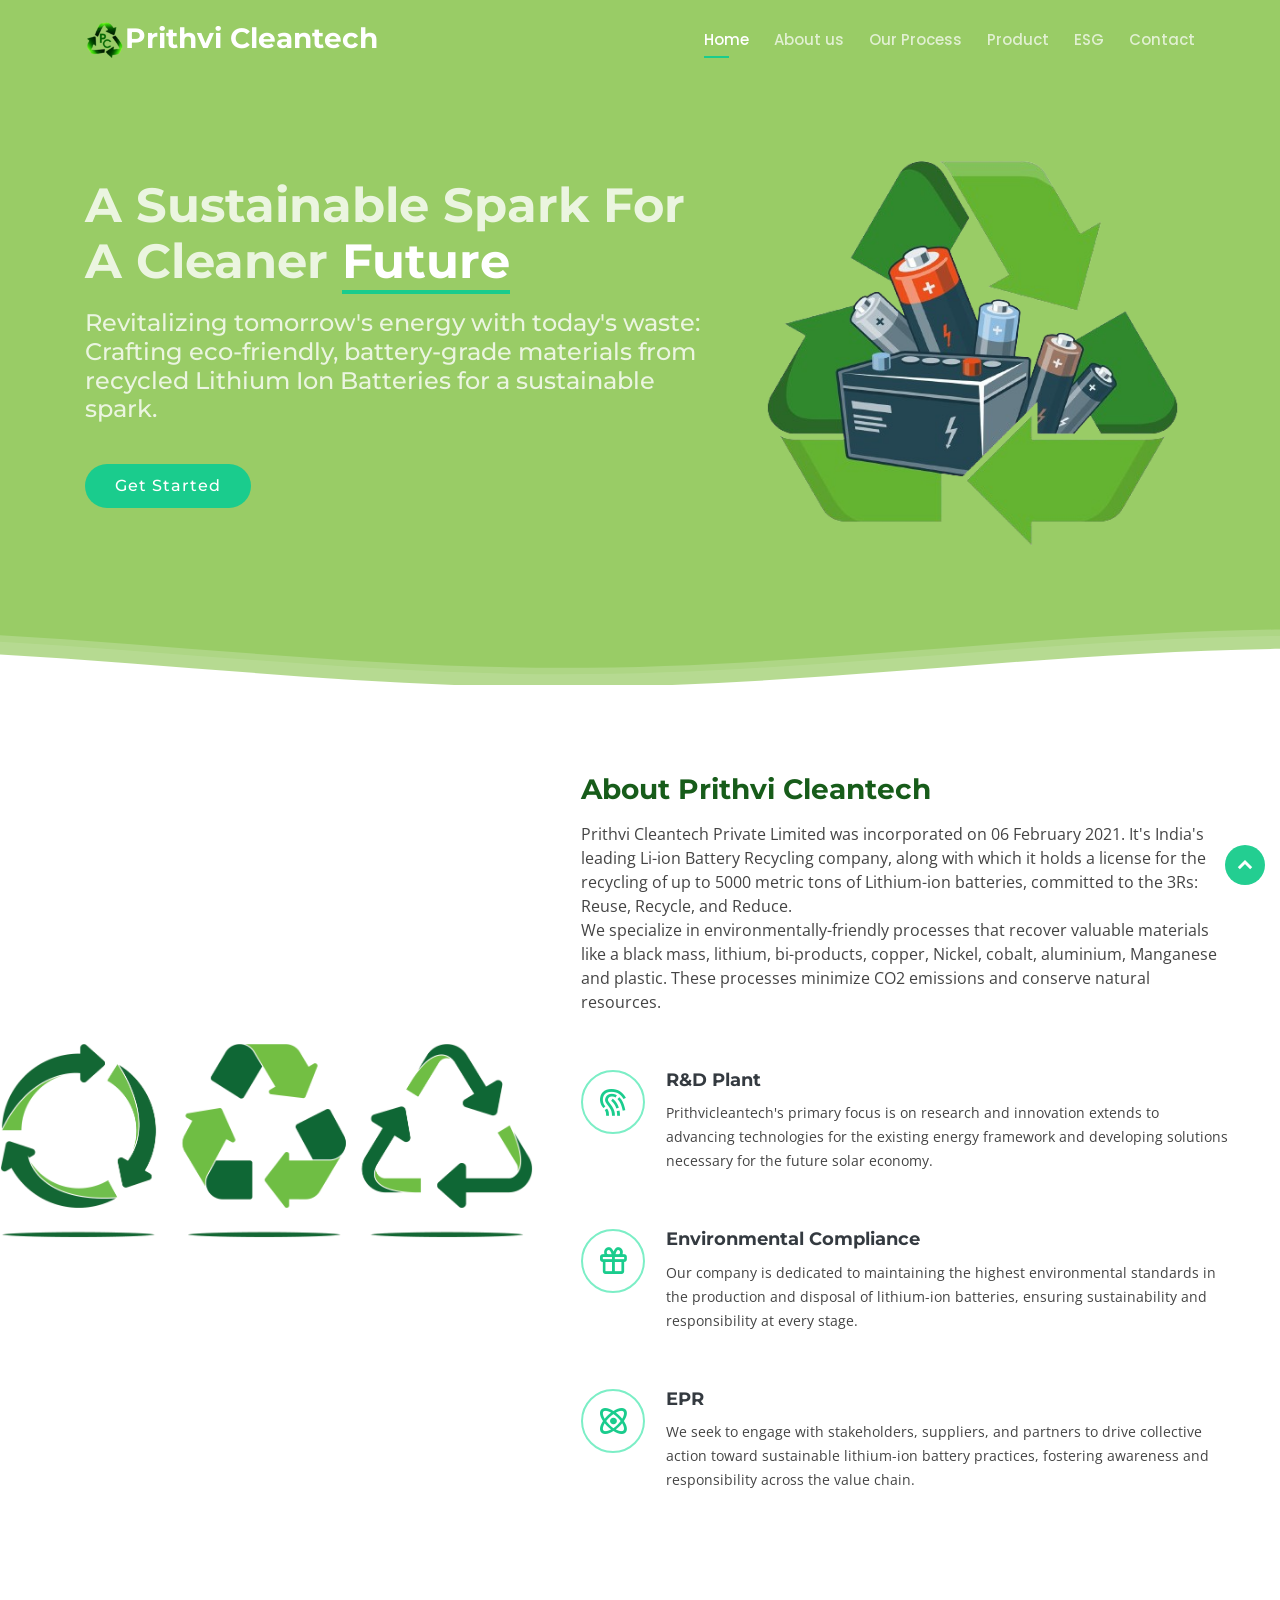
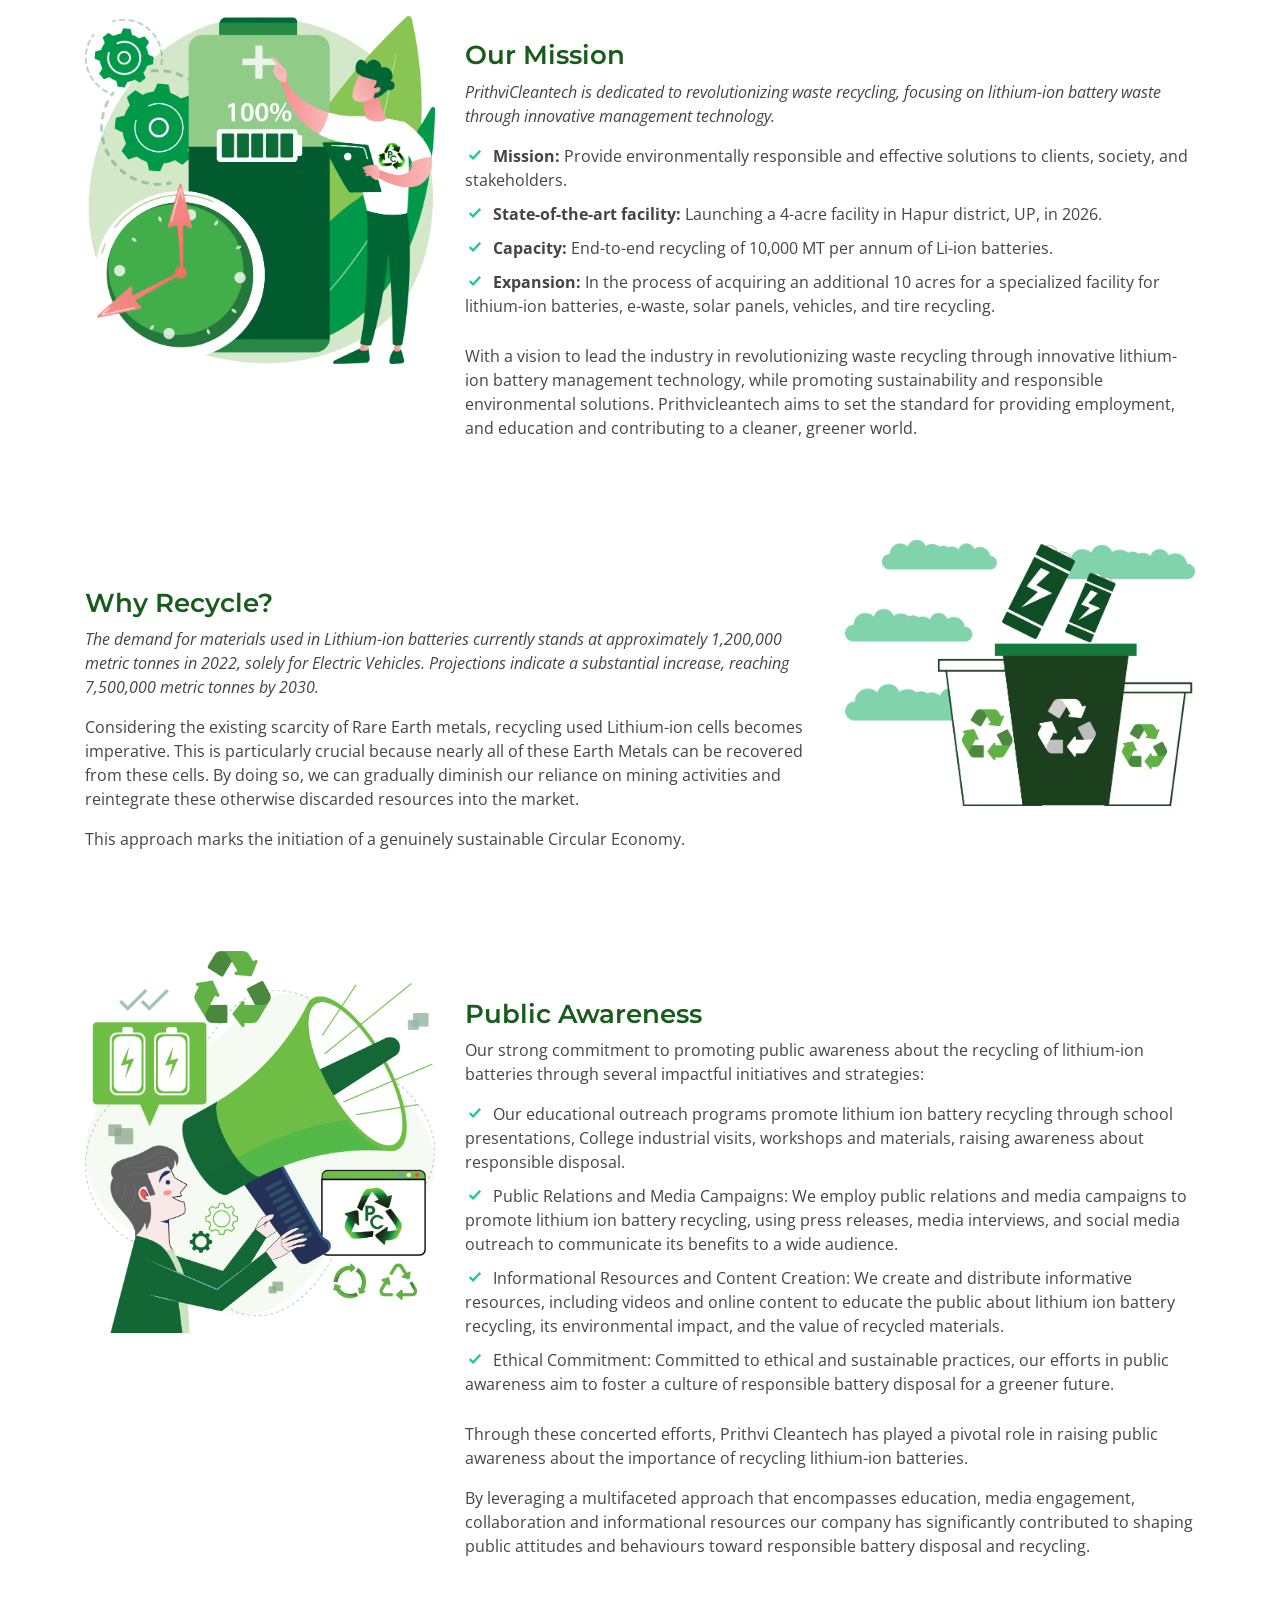
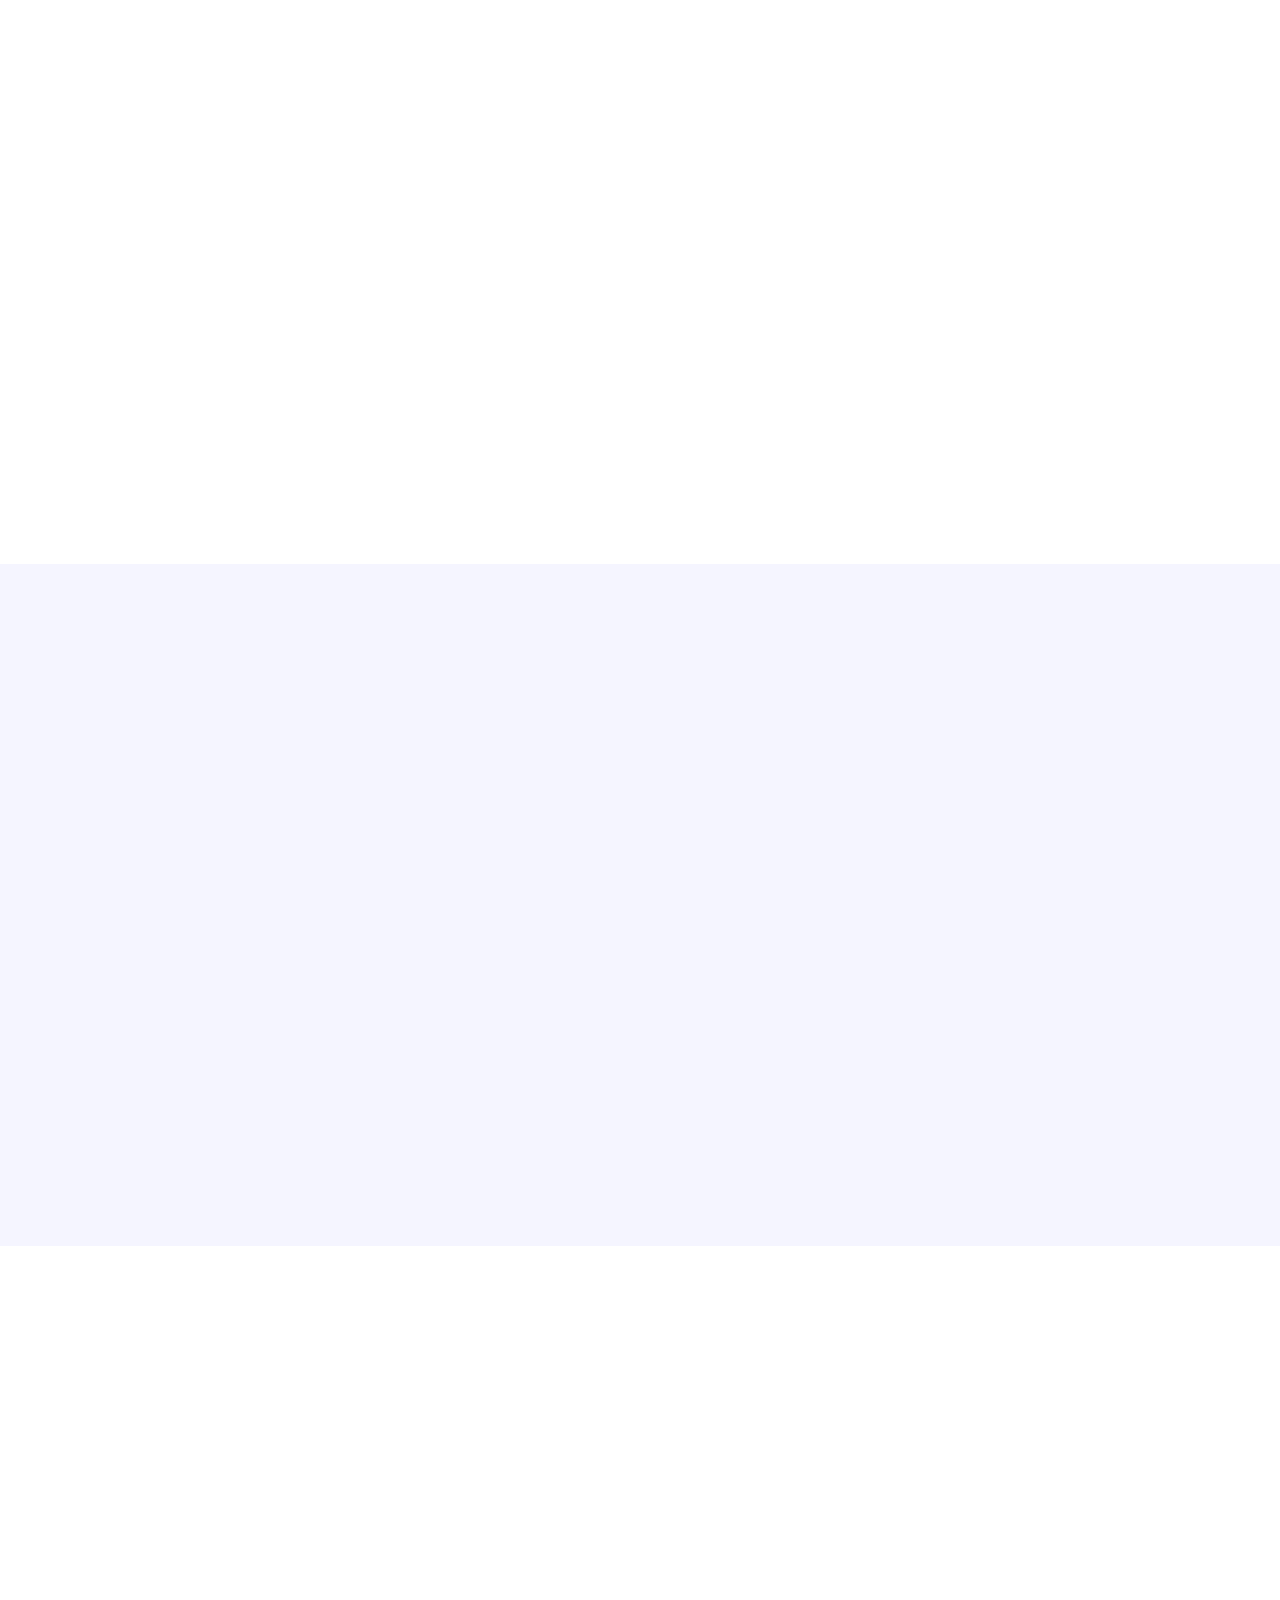
==== commit 787652f9: "Update index.html" ====
--- a/index.html
+++ b/index.html
@@ -47,7 +47,7 @@
         <ul>
           <li class="active"><a href="#header">Home</a></li>
           <li><a href="#about">About us</a></li>
-          <li><a href="#features">Our Process</a></li>
+          <li><a href=process.html>Our Process</a></li>
           <li><a href="product.html">Product</a></li>
           <li><a href="ESG.html">ESG</a></li>
           <li><a href="#contact">Contact</a></li>
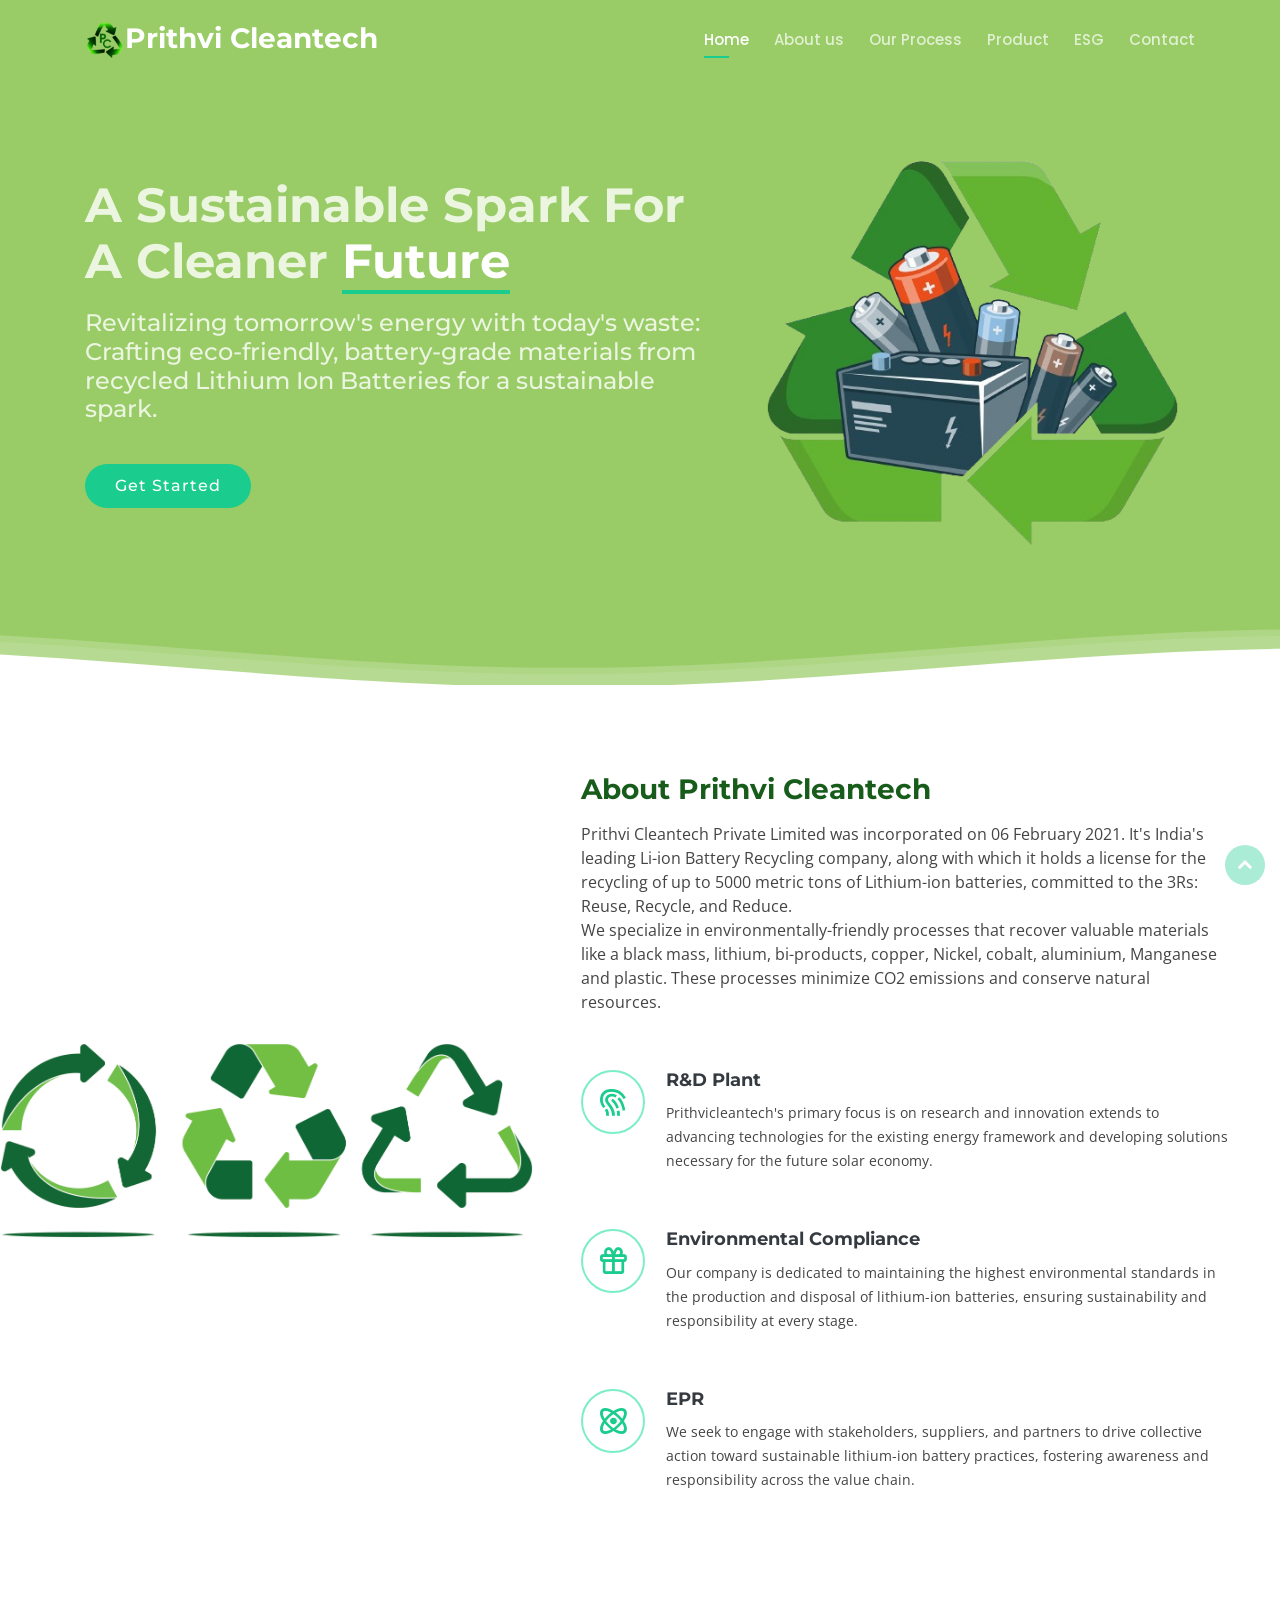
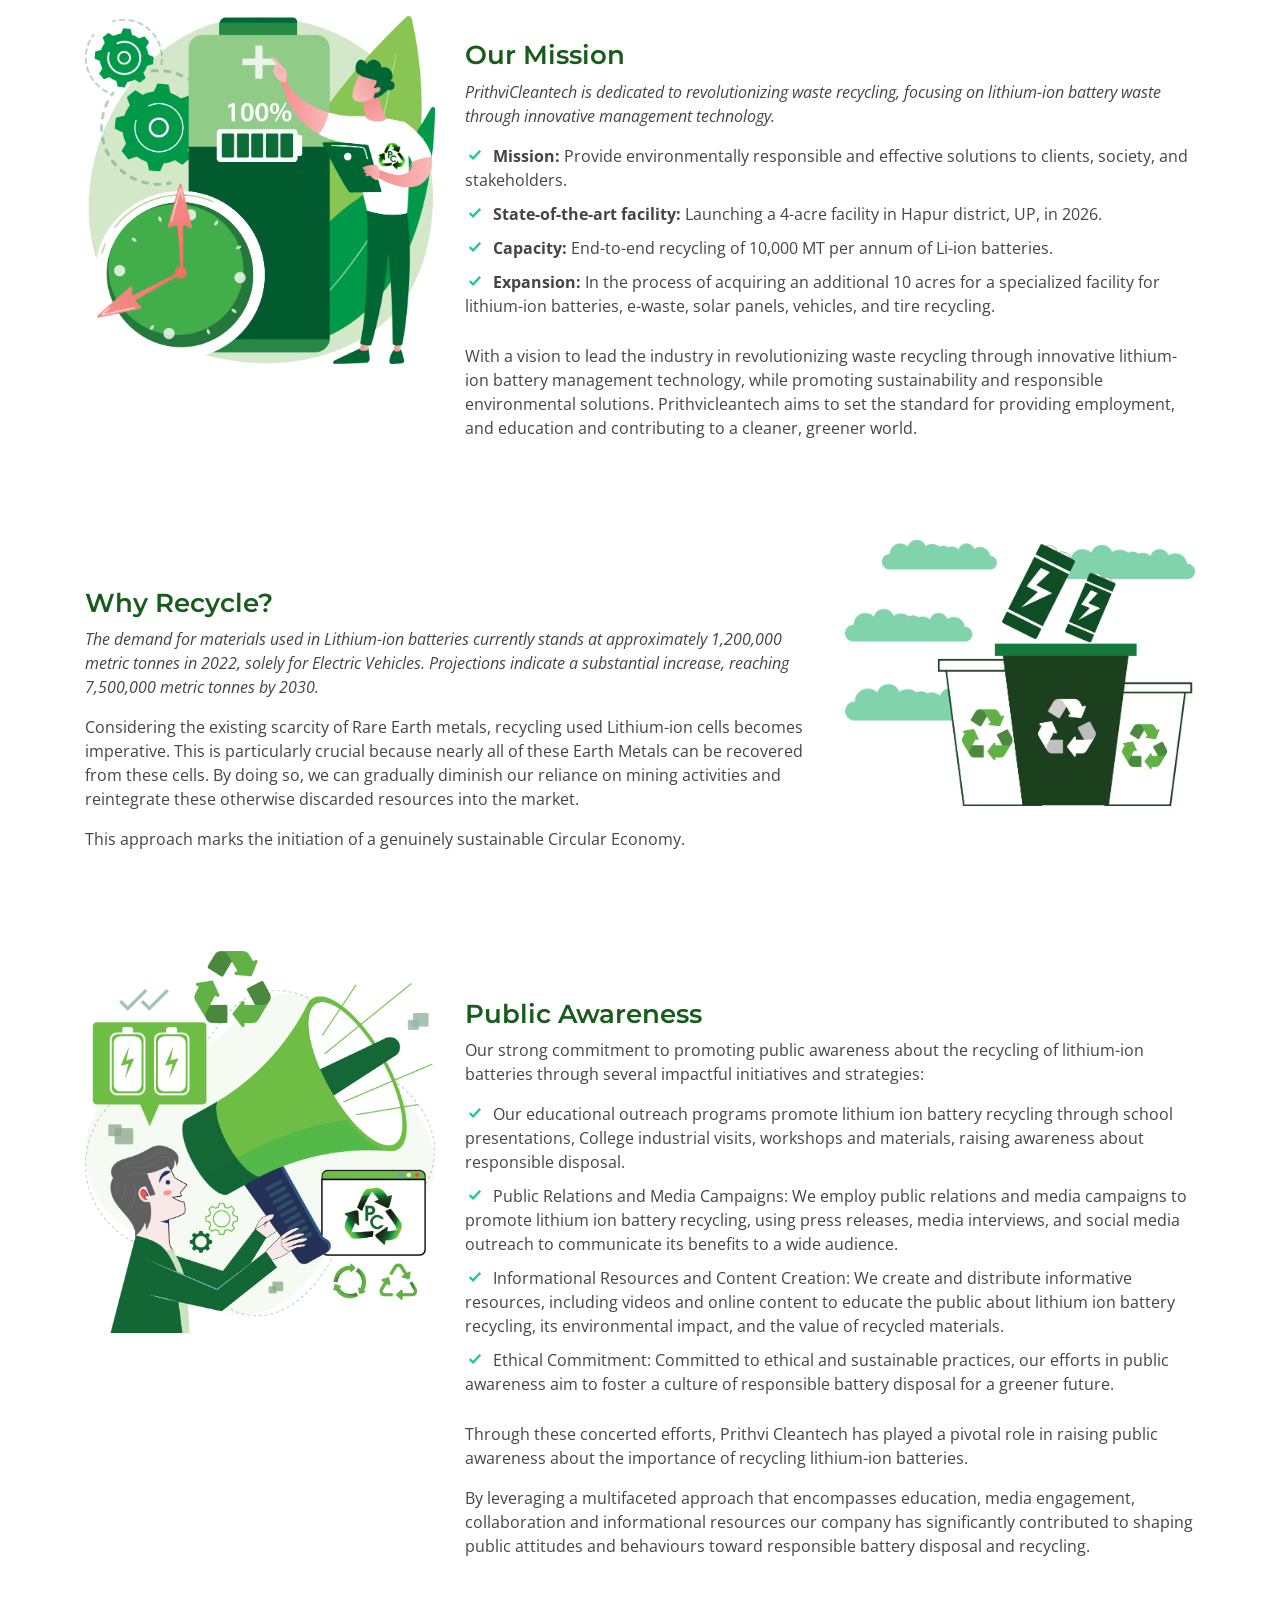
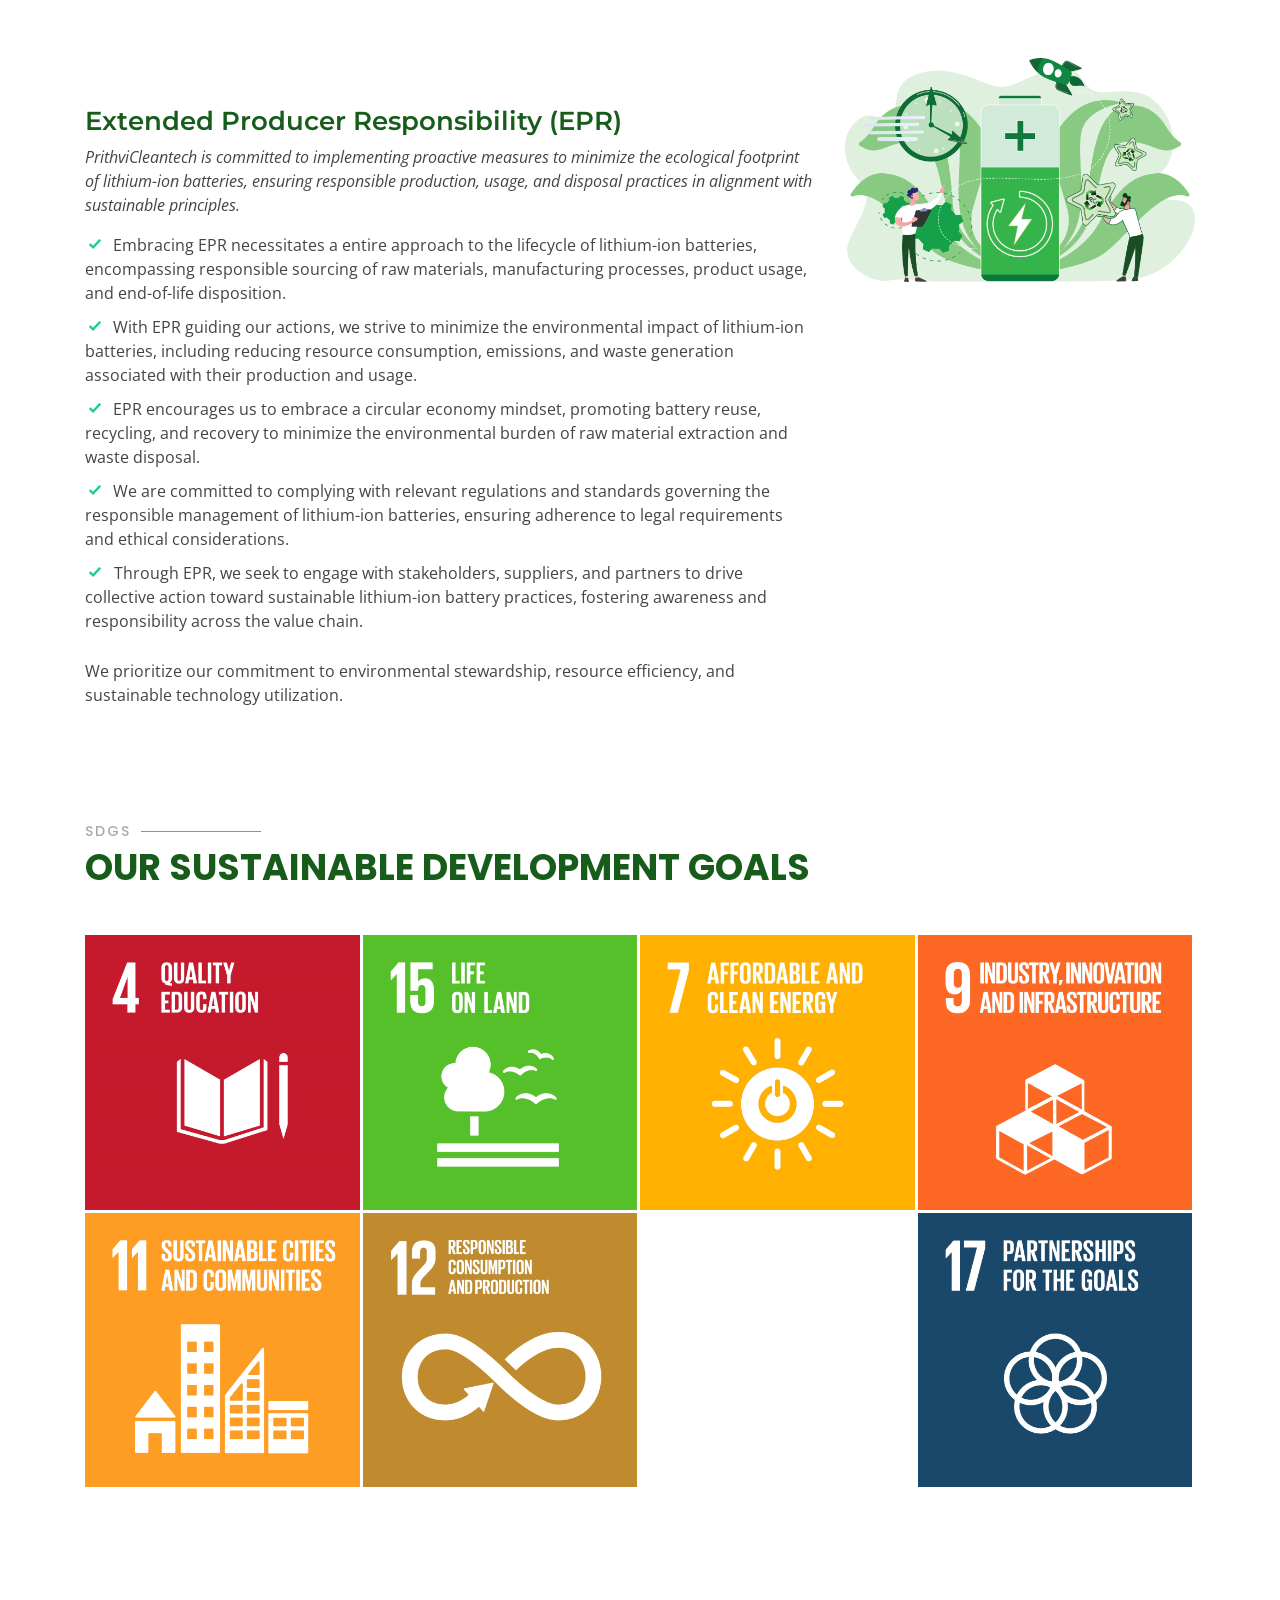
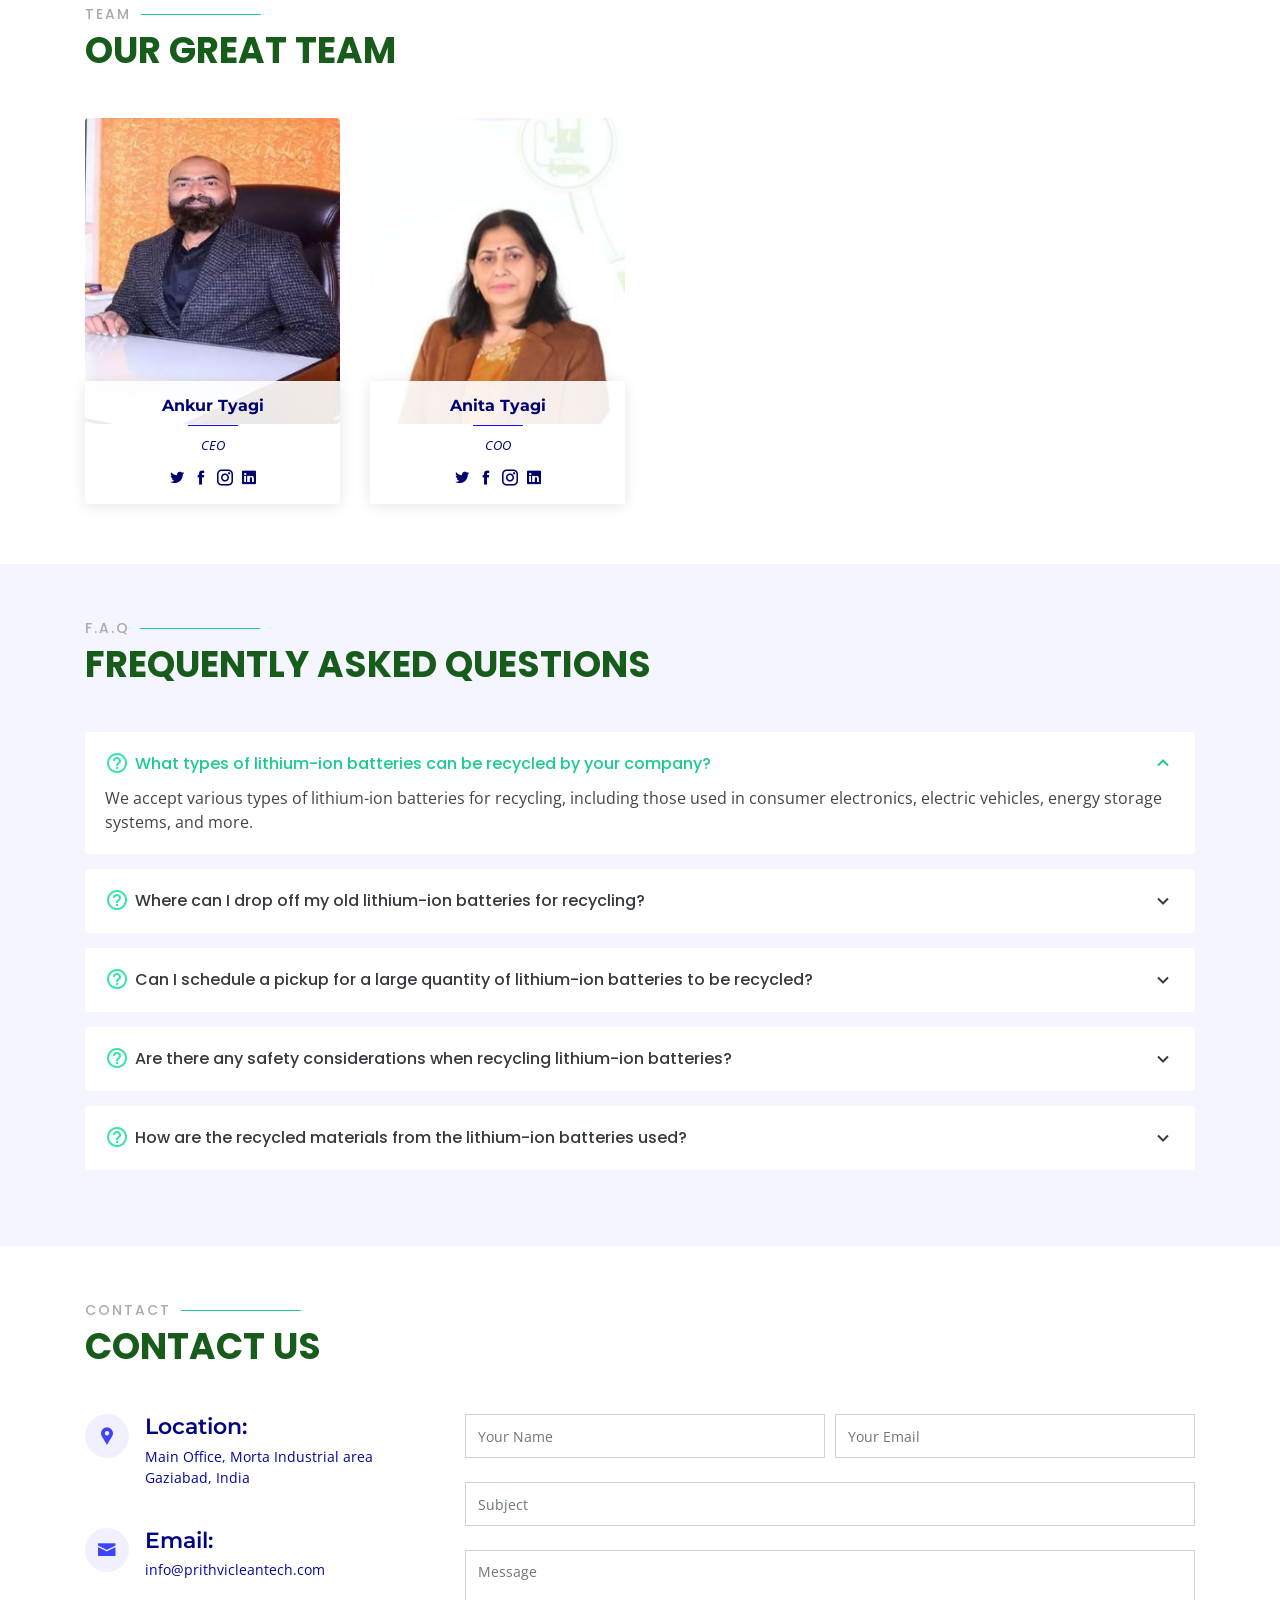
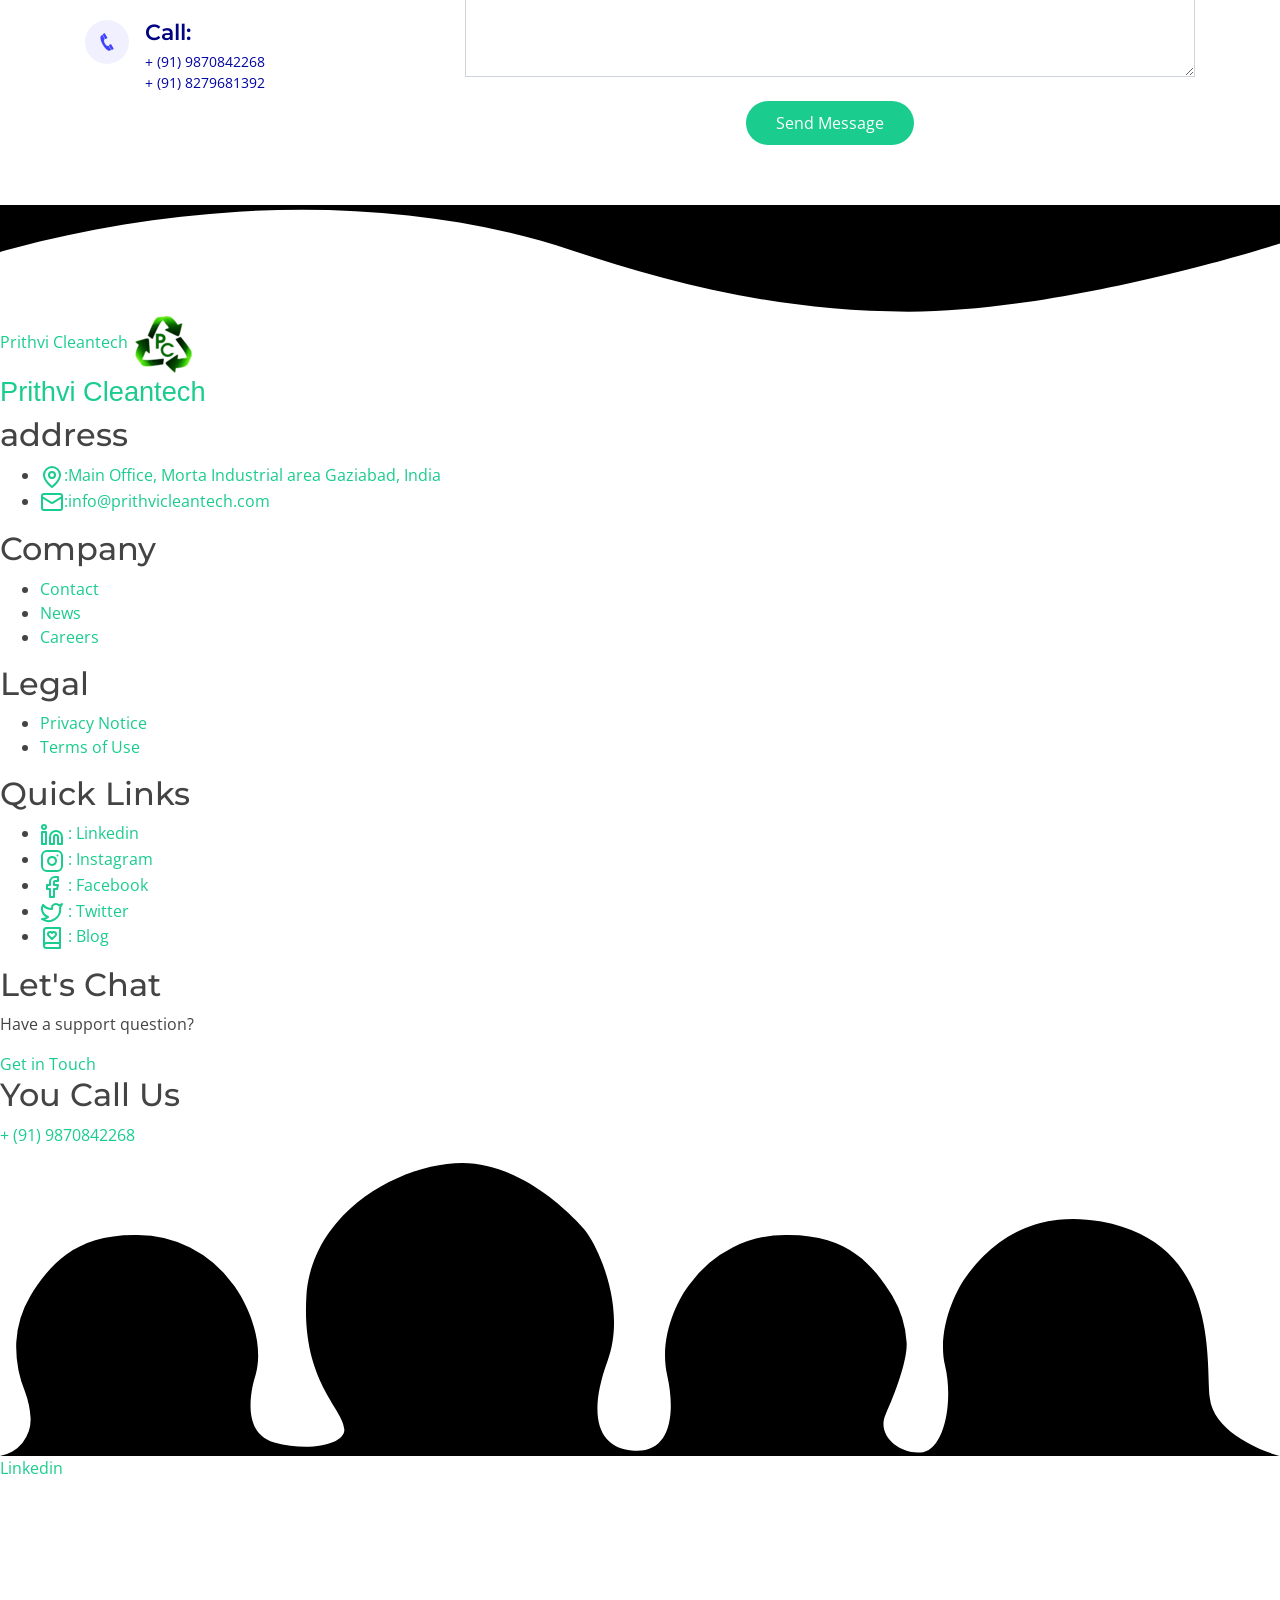
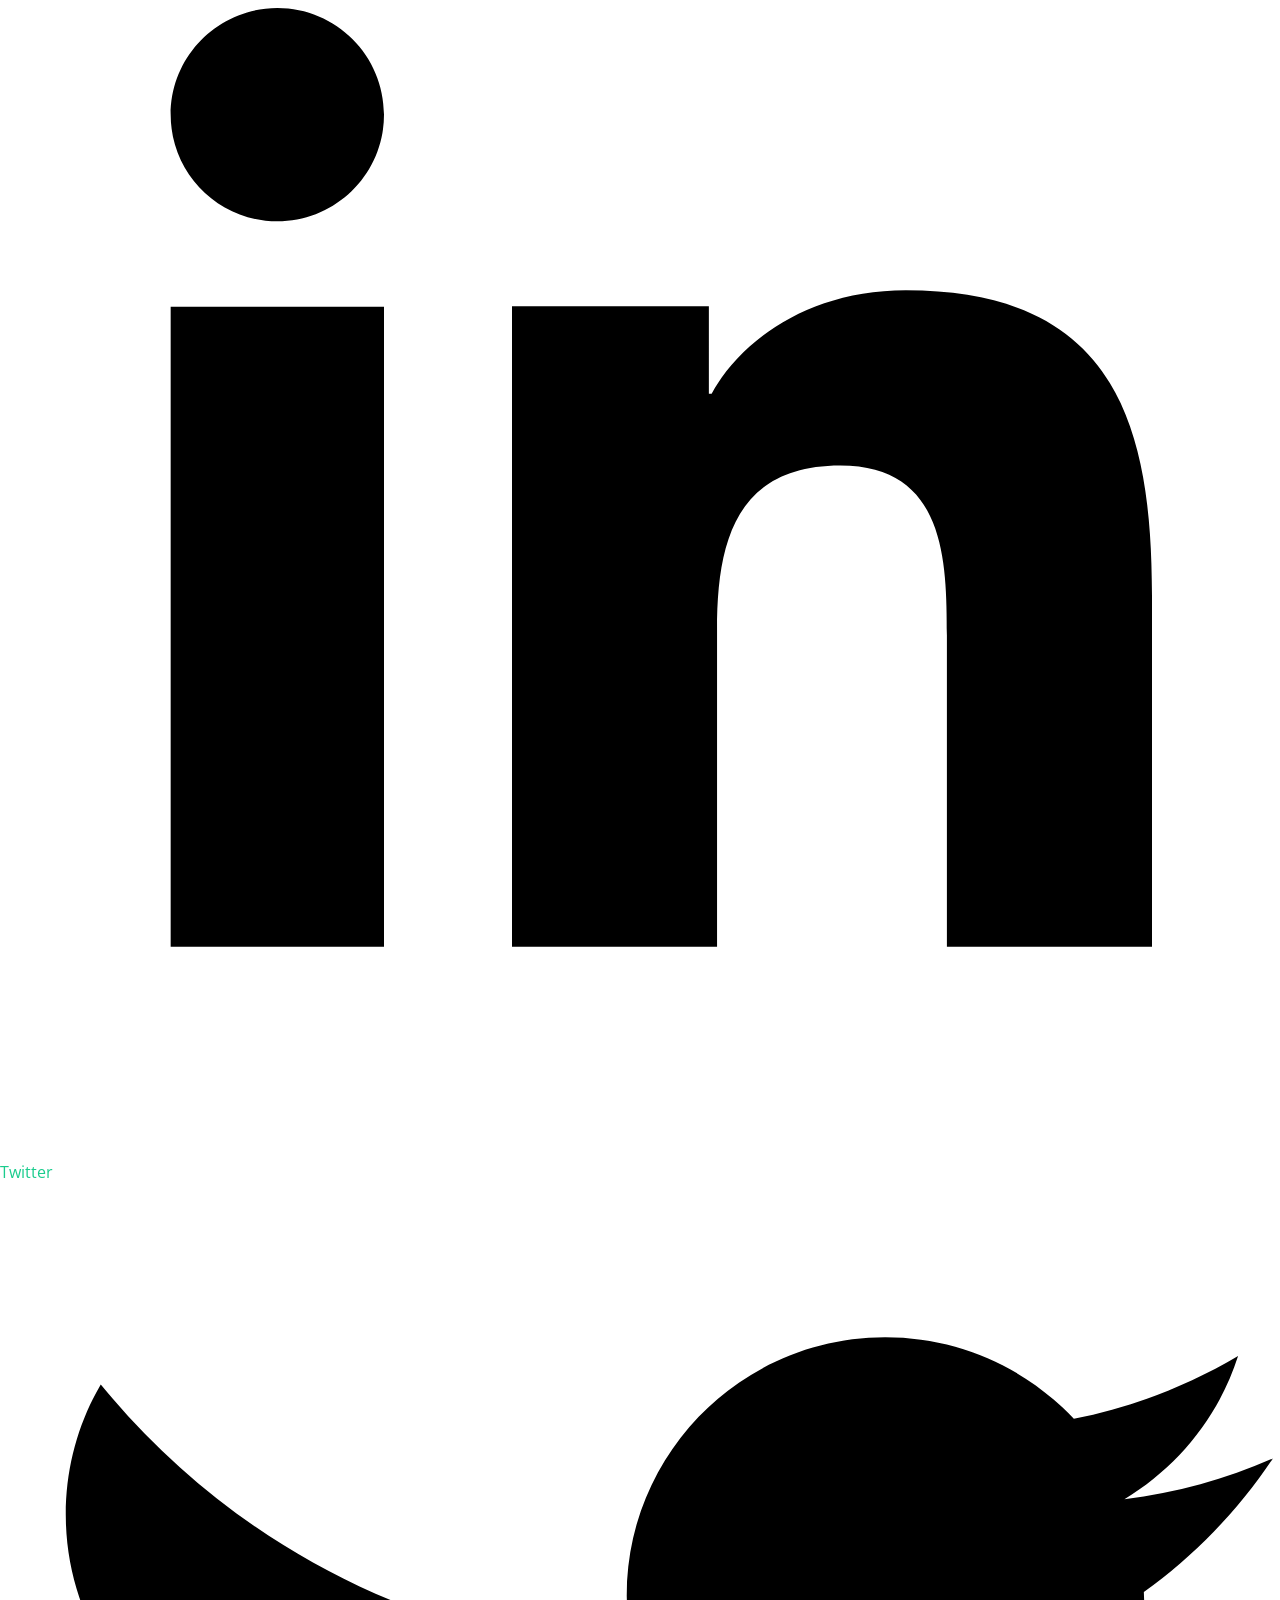
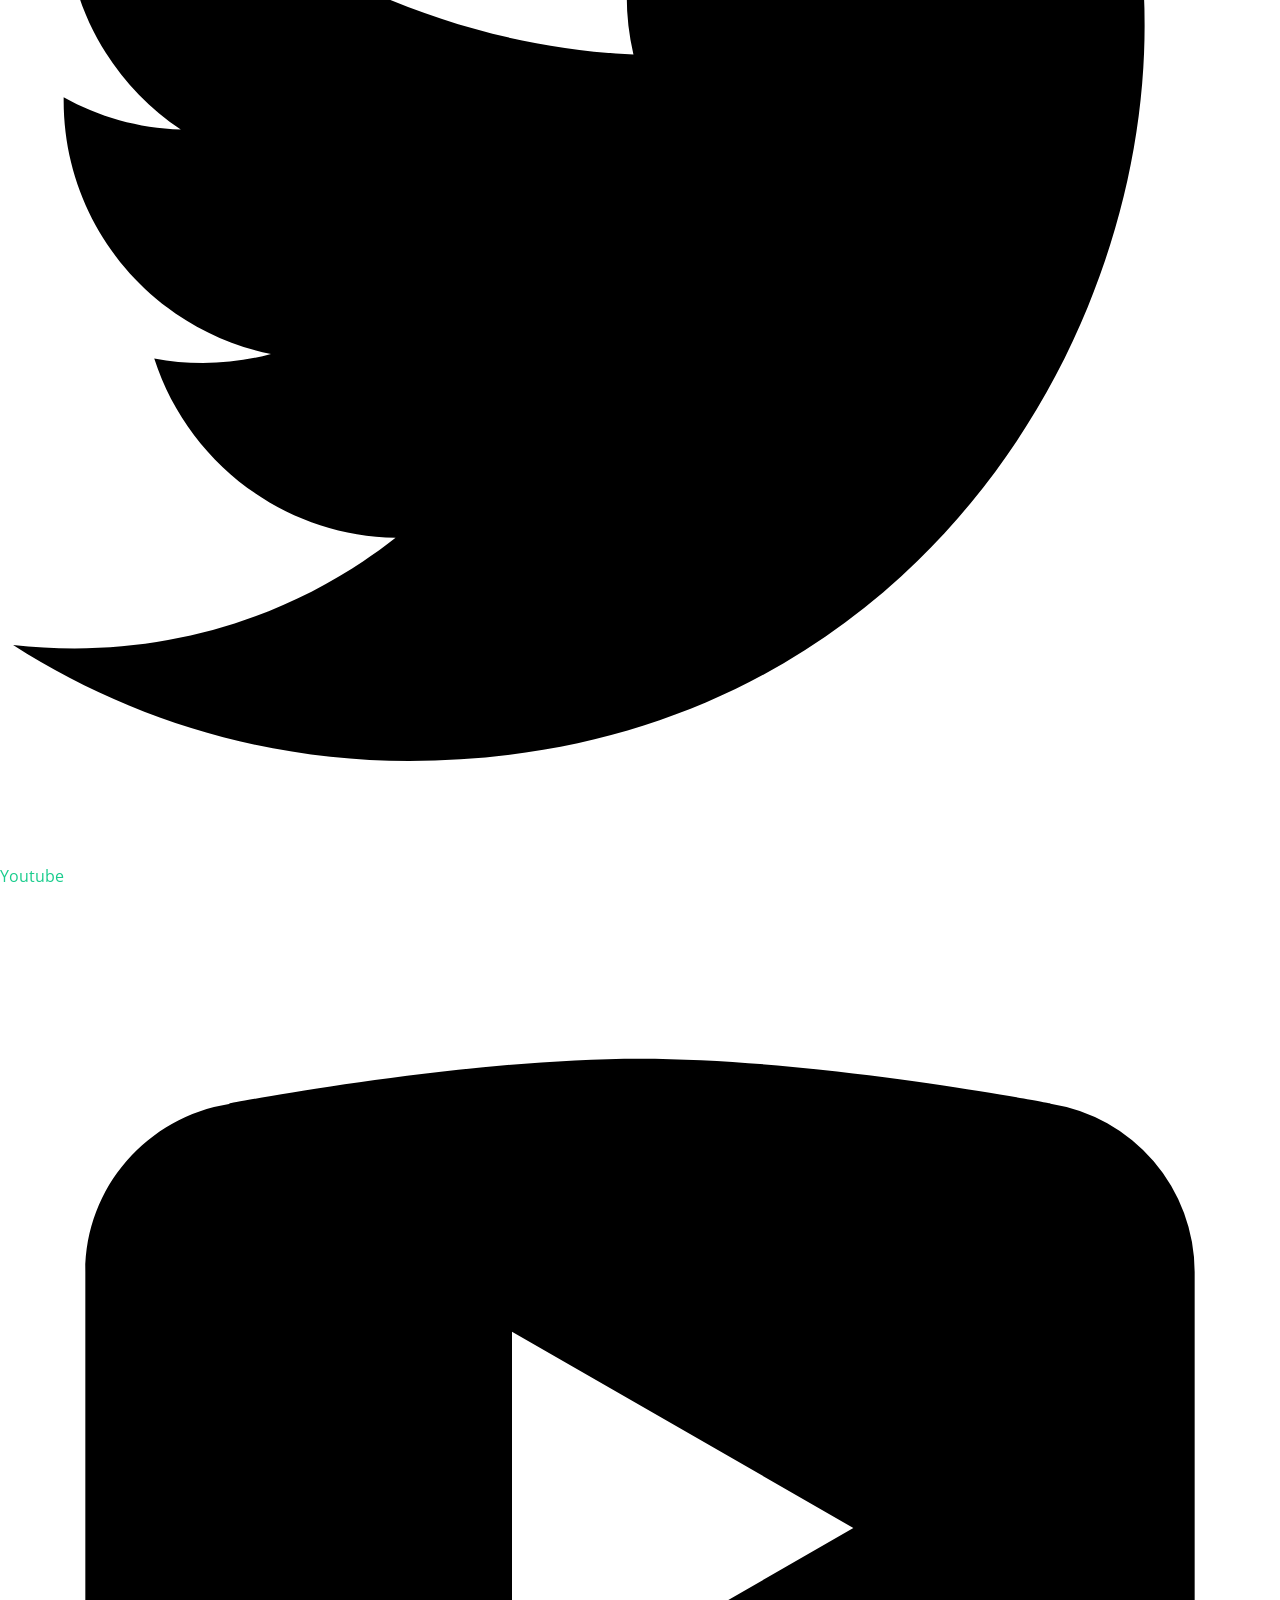
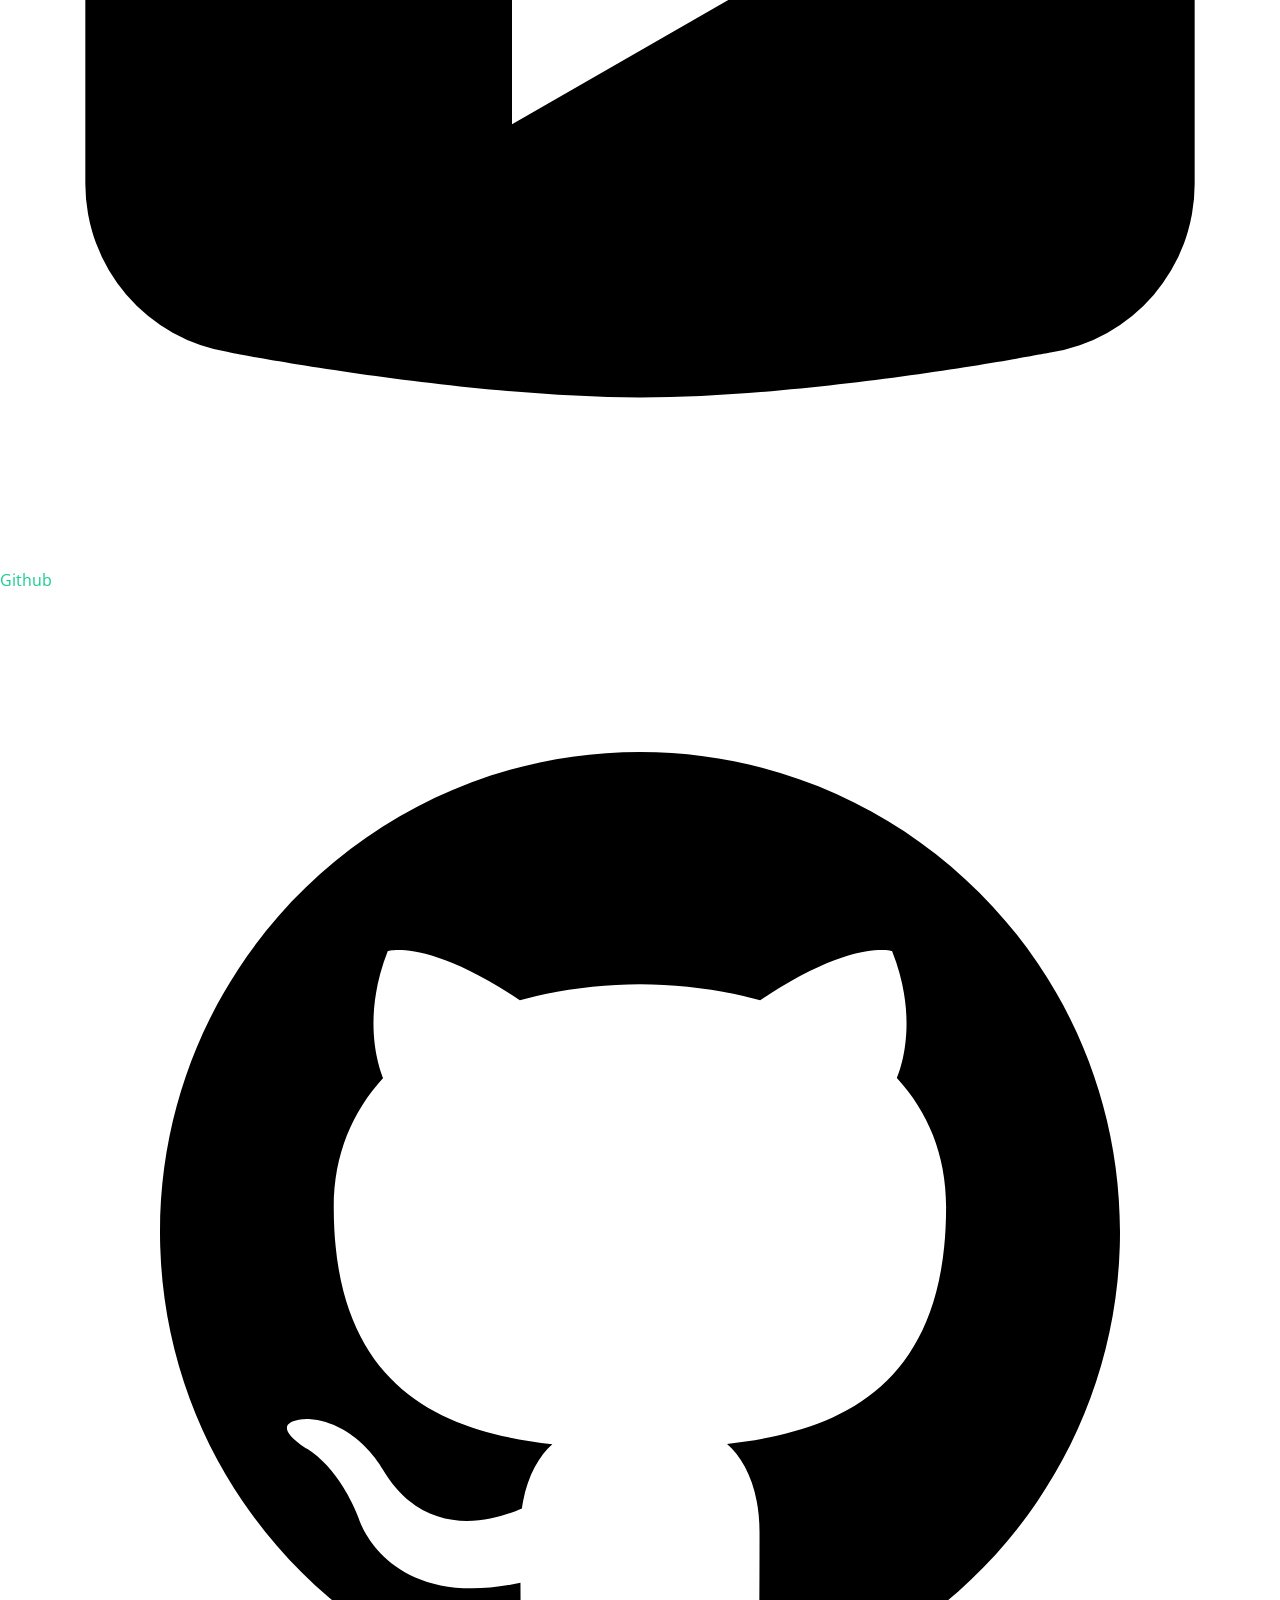
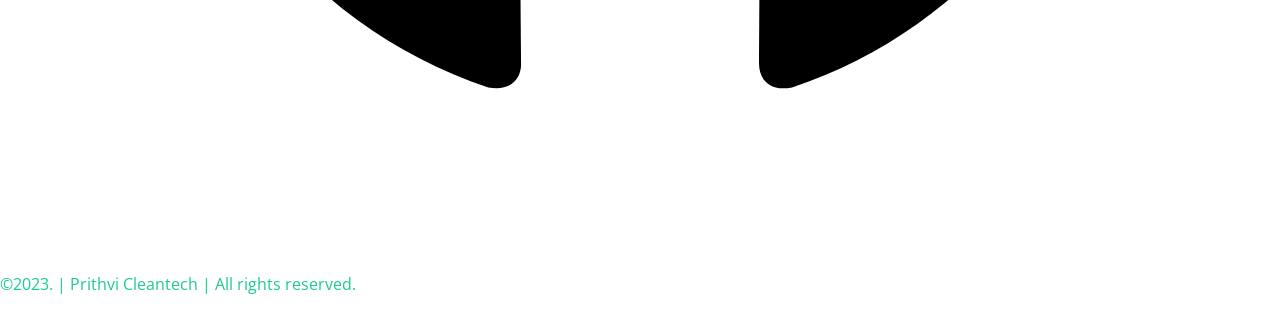
==== commit 8bf19120: "Update index.html" ====
--- a/index.html
+++ b/index.html
@@ -495,6 +495,141 @@
   </main><!-- End #main -->
 
 
+
+
+
+<div class="pg-footer">
+  <footer class="footer">
+    <svg class="footer-wave-svg" xmlns="http://www.w3.org/2000/svg" viewBox="0 0 1200 100" preserveAspectRatio="none">
+      <path class="footer-wave-path" d="M851.8,100c125,0,288.3-45,348.2-64V0H0v44c3.7-1,7.3-1.9,11-2.9C80.7,22,151.7,10.8,223.5,6.3C276.7,2.9,330,4,383,9.8 c52.2,5.7,103.3,16.2,153.4,32.8C623.9,71.3,726.8,100,851.8,100z"></path>
+    </svg>
+    <div class="footer-content">
+      <div class="footer-content-column">
+        <div class="footer-logo">
+          <a class="footer-logo-link" href="#">
+            <span class="hidden-link-text">Prithvi Cleantech</span>
+            <img src="logo.png">
+            <h1 style="font-family:'Franklin Gothic Medium', 'Arial Narrow', Arial, sans-serif; font-size: 1.7rem;">Prithvi Cleantech</h1>
+          
+          </a>
+        </div>
+        <div class="footer-menu">
+          <h2 class="footer-menu-name"> address</h2>
+          <ul id="menu-get-started" class="footer-menu-list">
+            <li class="menu-item menu-item-type-post_type menu-item-object-product">
+              <a href="#"><svg xmlns="http://www.w3.org/2000/svg" width="24" height="24" viewBox="0 0 24 24" fill="none" stroke="currentColor" stroke-width="2" stroke-linecap="round" stroke-linejoin="round" class="lucide lucide-map-pin"><path d="M20 10c0 6-8 12-8 12s-8-6-8-12a8 8 0 0 1 16 0Z"/><circle cx="12" cy="10" r="3"/></svg>:Main Office, Morta Industrial area Gaziabad, India</a>
+            </li>
+            <li class="menu-item menu-item-type-post_type menu-item-object-product">
+              <a href="#"><svg xmlns="http://www.w3.org/2000/svg" width="24" height="24" viewBox="0 0 24 24" fill="none" stroke="currentColor" stroke-width="2" stroke-linecap="round" stroke-linejoin="round" class="lucide lucide-mail"><rect width="20" height="16" x="2" y="4" rx="2"/><path d="m22 7-8.97 5.7a1.94 1.94 0 0 1-2.06 0L2 7"/></svg>:info@prithvicleantech.com</a>
+            </li>
+           
+          </ul>
+        </div>
+      </div>
+      <div class="footer-content-column">
+        <div class="footer-menu">
+          <h2 class="footer-menu-name"> Company</h2>
+          <ul id="menu-company" class="footer-menu-list">
+            <li class="menu-item menu-item-type-post_type menu-item-object-page">
+              <a href="#">Contact</a>
+            </li>
+            <li class="menu-item menu-item-type-taxonomy menu-item-object-category">
+              <a href="#">News</a>
+            </li>
+            <li class="menu-item menu-item-type-post_type menu-item-object-page">
+              <a href="#">Careers</a>
+            </li>
+          </ul>
+        </div>
+        <div class="footer-menu">
+          <h2 class="footer-menu-name"> Legal</h2>
+          <ul id="menu-legal" class="footer-menu-list">
+            <li class="menu-item menu-item-type-post_type menu-item-object-page menu-item-privacy-policy menu-item-170434">
+              <a href="#">Privacy Notice</a>
+            </li>
+            <li class="menu-item menu-item-type-post_type menu-item-object-page">
+              <a href="#">Terms of Use</a>
+            </li>
+          </ul>
+        </div>
+      </div>
+      <div class="footer-content-column">
+        <div class="footer-menu">
+          <h2 class="footer-menu-name"> Quick Links</h2>
+          <ul id="menu-quick-links" class="footer-menu-list">
+            <li class="menu-item menu-item-type-custom menu-item-object-custom">
+              <a target="_blank" rel="noopener noreferrer" href="#"><svg xmlns="http://www.w3.org/2000/svg" width="24" height="24" viewBox="0 0 24 24" fill="none" stroke="currentColor" stroke-width="2" stroke-linecap="round" stroke-linejoin="round" class="lucide lucide-linkedin"><path d="M16 8a6 6 0 0 1 6 6v7h-4v-7a2 2 0 0 0-2-2 2 2 0 0 0-2 2v7h-4v-7a6 6 0 0 1 6-6z"/><rect width="4" height="12" x="2" y="9"/><circle cx="4" cy="4" r="2"/></svg> : Linkedin</a>
+            </li>
+            <li class="menu-item menu-item-type-custom menu-item-object-custom">
+              <a target="_blank" rel="noopener noreferrer" href="#"><svg xmlns="http://www.w3.org/2000/svg" width="24" height="24" viewBox="0 0 24 24" fill="none" stroke="currentColor" stroke-width="2" stroke-linecap="round" stroke-linejoin="round" class="lucide lucide-instagram"><rect width="20" height="20" x="2" y="2" rx="5" ry="5"/><path d="M16 11.37A4 4 0 1 1 12.63 8 4 4 0 0 1 16 11.37z"/><line x1="17.5" x2="17.51" y1="6.5" y2="6.5"/></svg> : Instagram</a>
+            </li>
+            <li class="menu-item menu-item-type-post_type menu-item-object-page">
+              <a href="#"><svg xmlns="http://www.w3.org/2000/svg" width="24" height="24" viewBox="0 0 24 24" fill="none" stroke="currentColor" stroke-width="2" stroke-linecap="round" stroke-linejoin="round" class="lucide lucide-facebook"><path d="M18 2h-3a5 5 0 0 0-5 5v3H7v4h3v8h4v-8h3l1-4h-4V7a1 1 0 0 1 1-1h3z"/></svg> : Facebook</a>
+            </li>
+            <li class="menu-item menu-item-type-post_type menu-item-object-page">
+              <a href="#"><svg xmlns="http://www.w3.org/2000/svg" width="24" height="24" viewBox="0 0 24 24" fill="none" stroke="currentColor" stroke-width="2" stroke-linecap="round" stroke-linejoin="round" class="lucide lucide-twitter"><path d="M22 4s-.7 2.1-2 3.4c1.6 10-9.4 17.3-18 11.6 2.2.1 4.4-.6 6-2C3 15.5.5 9.6 3 5c2.2 2.6 5.6 4.1 9 4-.9-4.2 4-6.6 7-3.8 1.1 0 3-1.2 3-1.2z"/></svg> : Twitter</a>
+            </li>
+            <li class="menu-item menu-item-type-post_type_archive menu-item-object-customer">
+              <a href="#"><svg xmlns="http://www.w3.org/2000/svg" width="24" height="24" viewBox="0 0 24 24" fill="none" stroke="currentColor" stroke-width="2" stroke-linecap="round" stroke-linejoin="round" class="lucide lucide-book-heart"><path d="M4 19.5v-15A2.5 2.5 0 0 1 6.5 2H20v20H6.5a2.5 2.5 0 0 1 0-5H20"/><path d="M16 8.2C16 7 15 6 13.8 6c-.8 0-1.4.3-1.8.9-.4-.6-1-.9-1.8-.9C9 6 8 7 8 8.2c0 .6.3 1.2.7 1.6h0C10 11.1 12 13 12 13s2-1.9 3.3-3.1h0c.4-.4.7-1 .7-1.7z"/></svg> : Blog</a></li>
+        
+          </ul>
+        </div>
+      </div>
+      <div class="footer-content-column">
+        <div class="footer-call-to-action">
+          <h2 class="footer-call-to-action-title"> Let's Chat</h2>
+          <p class="footer-call-to-action-description"> Have a support question?</p>
+          <a class="footer-call-to-action-button button" href="#" target="_self"> Get in Touch </a>
+        </div>
+        <div class="footer-call-to-action">
+          <h2 class="footer-call-to-action-title"> You Call Us</h2>
+          <p class="footer-call-to-action-link-wrapper"> <a class="footer-call-to-action-link" href="tel:0124-64XXXX" target="_self"> + (91) 9870842268 </a></p>
+        </div>
+      </div>
+      <div class="footer-social-links"> <svg class="footer-social-amoeba-svg" xmlns="http://www.w3.org/2000/svg" viewBox="0 0 236 54">
+          <path class="footer-social-amoeba-path" d="M223.06,43.32c-.77-7.2,1.87-28.47-20-32.53C187.78,8,180.41,18,178.32,20.7s-5.63,10.1-4.07,16.7-.13,15.23-4.06,15.91-8.75-2.9-6.89-7S167.41,36,167.15,33a18.93,18.93,0,0,0-2.64-8.53c-3.44-5.5-8-11.19-19.12-11.19a21.64,21.64,0,0,0-18.31,9.18c-2.08,2.7-5.66,9.6-4.07,16.69s.64,14.32-6.11,13.9S108.35,46.5,112,36.54s-1.89-21.24-4-23.94S96.34,0,85.23,0,57.46,8.84,56.49,24.56s6.92,20.79,7,24.59c.07,2.75-6.43,4.16-12.92,2.38s-4-10.75-3.46-12.38c1.85-6.6-2-14-4.08-16.69a21.62,21.62,0,0,0-18.3-9.18C13.62,13.28,9.06,19,5.62,24.47A18.81,18.81,0,0,0,3,33a21.85,21.85,0,0,0,1.58,9.08,16.58,16.58,0,0,1,1.06,5A6.75,6.75,0,0,1,0,54H236C235.47,54,223.83,50.52,223.06,43.32Z"></path>
+        </svg>
+        <a class="footer-social-link linkedin" href="#" target="_blank">
+          <span class="hidden-link-text">Linkedin</span>
+          <svg class="footer-social-icon-svg" xmlns="http://www.w3.org/2000/svg"
+            viewBox="0 0 30 30">
+            <path class="footer-social-icon-path" d="M9,25H4V10h5V25z M6.501,8C5.118,8,4,6.879,4,5.499S5.12,3,6.501,3C7.879,3,9,4.121,9,5.499C9,6.879,7.879,8,6.501,8z M27,25h-4.807v-7.3c0-1.741-0.033-3.98-2.499-3.98c-2.503,0-2.888,1.896-2.888,3.854V25H12V9.989h4.614v2.051h0.065 c0.642-1.18,2.211-2.424,4.551-2.424c4.87,0,5.77,3.109,5.77,7.151C27,16.767,27,25,27,25z"></path>
+          </svg>
+        </a>
+        <a class="footer-social-link twitter" href="#" target="_blank">
+          <span class="hidden-link-text">Twitter</span>
+          <svg class="footer-social-icon-svg" xmlns="http://www.w3.org/2000/svg" viewBox="0 0 26 26">
+            <path class="footer-social-icon-path" d="M 25.855469 5.574219 C 24.914063 5.992188 23.902344 6.273438 22.839844 6.402344 C 23.921875 5.75 24.757813 4.722656 25.148438 3.496094 C 24.132813 4.097656 23.007813 4.535156 21.8125 4.769531 C 20.855469 3.75 19.492188 3.113281 17.980469 3.113281 C 15.082031 3.113281 12.730469 5.464844 12.730469 8.363281 C 12.730469 8.773438 12.777344 9.175781 12.867188 9.558594 C 8.503906 9.339844 4.636719 7.246094 2.046875 4.070313 C 1.59375 4.847656 1.335938 5.75 1.335938 6.714844 C 1.335938 8.535156 2.261719 10.140625 3.671875 11.082031 C 2.808594 11.054688 2 10.820313 1.292969 10.425781 C 1.292969 10.449219 1.292969 10.46875 1.292969 10.492188 C 1.292969 13.035156 3.101563 15.15625 5.503906 15.640625 C 5.0625 15.761719 4.601563 15.824219 4.121094 15.824219 C 3.78125 15.824219 3.453125 15.792969 3.132813 15.730469 C 3.800781 17.8125 5.738281 19.335938 8.035156 19.375 C 6.242188 20.785156 3.976563 21.621094 1.515625 21.621094 C 1.089844 21.621094 0.675781 21.597656 0.265625 21.550781 C 2.585938 23.039063 5.347656 23.90625 8.3125 23.90625 C 17.96875 23.90625 23.25 15.90625 23.25 8.972656 C 23.25 8.742188 23.246094 8.515625 23.234375 8.289063 C 24.261719 7.554688 25.152344 6.628906 25.855469 5.574219 "></path>
+          </svg>
+        </a>
+        <a class="footer-social-link youtube" href="#" target="_blank">
+          <span class="hidden-link-text">Youtube</span>
+          <svg class="footer-social-icon-svg" xmlns="http://www.w3.org/2000/svg" viewBox="0 0 30 30">
+            <path class="footer-social-icon-path" d="M 15 4 C 10.814 4 5.3808594 5.0488281 5.3808594 5.0488281 L 5.3671875 5.0644531 C 3.4606632 5.3693645 2 7.0076245 2 9 L 2 15 L 2 15.001953 L 2 21 L 2 21.001953 A 4 4 0 0 0 5.3769531 24.945312 L 5.3808594 24.951172 C 5.3808594 24.951172 10.814 26.001953 15 26.001953 C 19.186 26.001953 24.619141 24.951172 24.619141 24.951172 L 24.621094 24.949219 A 4 4 0 0 0 28 21.001953 L 28 21 L 28 15.001953 L 28 15 L 28 9 A 4 4 0 0 0 24.623047 5.0546875 L 24.619141 5.0488281 C 24.619141 5.0488281 19.186 4 15 4 z M 12 10.398438 L 20 15 L 12 19.601562 L 12 10.398438 z"></path>
+          </svg>
+        </a>
+        <a class="footer-social-link github" href="#" target="_blank">
+          <span class="hidden-link-text">Github</span>
+          <svg class="footer-social-icon-svg" xmlns="http://www.w3.org/2000/svg" viewBox="0 0 32 32">
+            <path class="footer-social-icon-path" d="M 16 4 C 9.371094 4 4 9.371094 4 16 C 4 21.300781 7.4375 25.800781 12.207031 27.386719 C 12.808594 27.496094 13.027344 27.128906 13.027344 26.808594 C 13.027344 26.523438 13.015625 25.769531 13.011719 24.769531 C 9.671875 25.492188 8.96875 23.160156 8.96875 23.160156 C 8.421875 21.773438 7.636719 21.402344 7.636719 21.402344 C 6.546875 20.660156 7.71875 20.675781 7.71875 20.675781 C 8.921875 20.761719 9.554688 21.910156 9.554688 21.910156 C 10.625 23.746094 12.363281 23.214844 13.046875 22.910156 C 13.15625 22.132813 13.46875 21.605469 13.808594 21.304688 C 11.144531 21.003906 8.34375 19.972656 8.34375 15.375 C 8.34375 14.0625 8.8125 12.992188 9.578125 12.152344 C 9.457031 11.851563 9.042969 10.628906 9.695313 8.976563 C 9.695313 8.976563 10.703125 8.65625 12.996094 10.207031 C 13.953125 9.941406 14.980469 9.808594 16 9.804688 C 17.019531 9.808594 18.046875 9.941406 19.003906 10.207031 C 21.296875 8.65625 22.300781 8.976563 22.300781 8.976563 C 22.957031 10.628906 22.546875 11.851563 22.421875 12.152344 C 23.191406 12.992188 23.652344 14.0625 23.652344 15.375 C 23.652344 19.984375 20.847656 20.996094 18.175781 21.296875 C 18.605469 21.664063 18.988281 22.398438 18.988281 23.515625 C 18.988281 25.121094 18.976563 26.414063 18.976563 26.808594 C 18.976563 27.128906 19.191406 27.503906 19.800781 27.386719 C 24.566406 25.796875 28 21.300781 28 16 C 28 9.371094 22.628906 4 16 4 Z "></path>
+          </svg>
+        </a>
+      </div>
+    </div>
+    <div class="footer-copyright">
+      <div class="footer-copyright-wrapper">
+        <p class="footer-copyright-text">
+          <a class="footer-copyright-link" href="#" target="_self"> ©2023. | Prithvi Cleantech | All rights reserved. </a>
+        </p>
+      </div>
+    </div>
+  </footer>
+
+
+
+  
+
+
   <a href="#" class="back-to-top"><i class="icofont-simple-up"></i></a>
   <div id="preloader"></div>
 
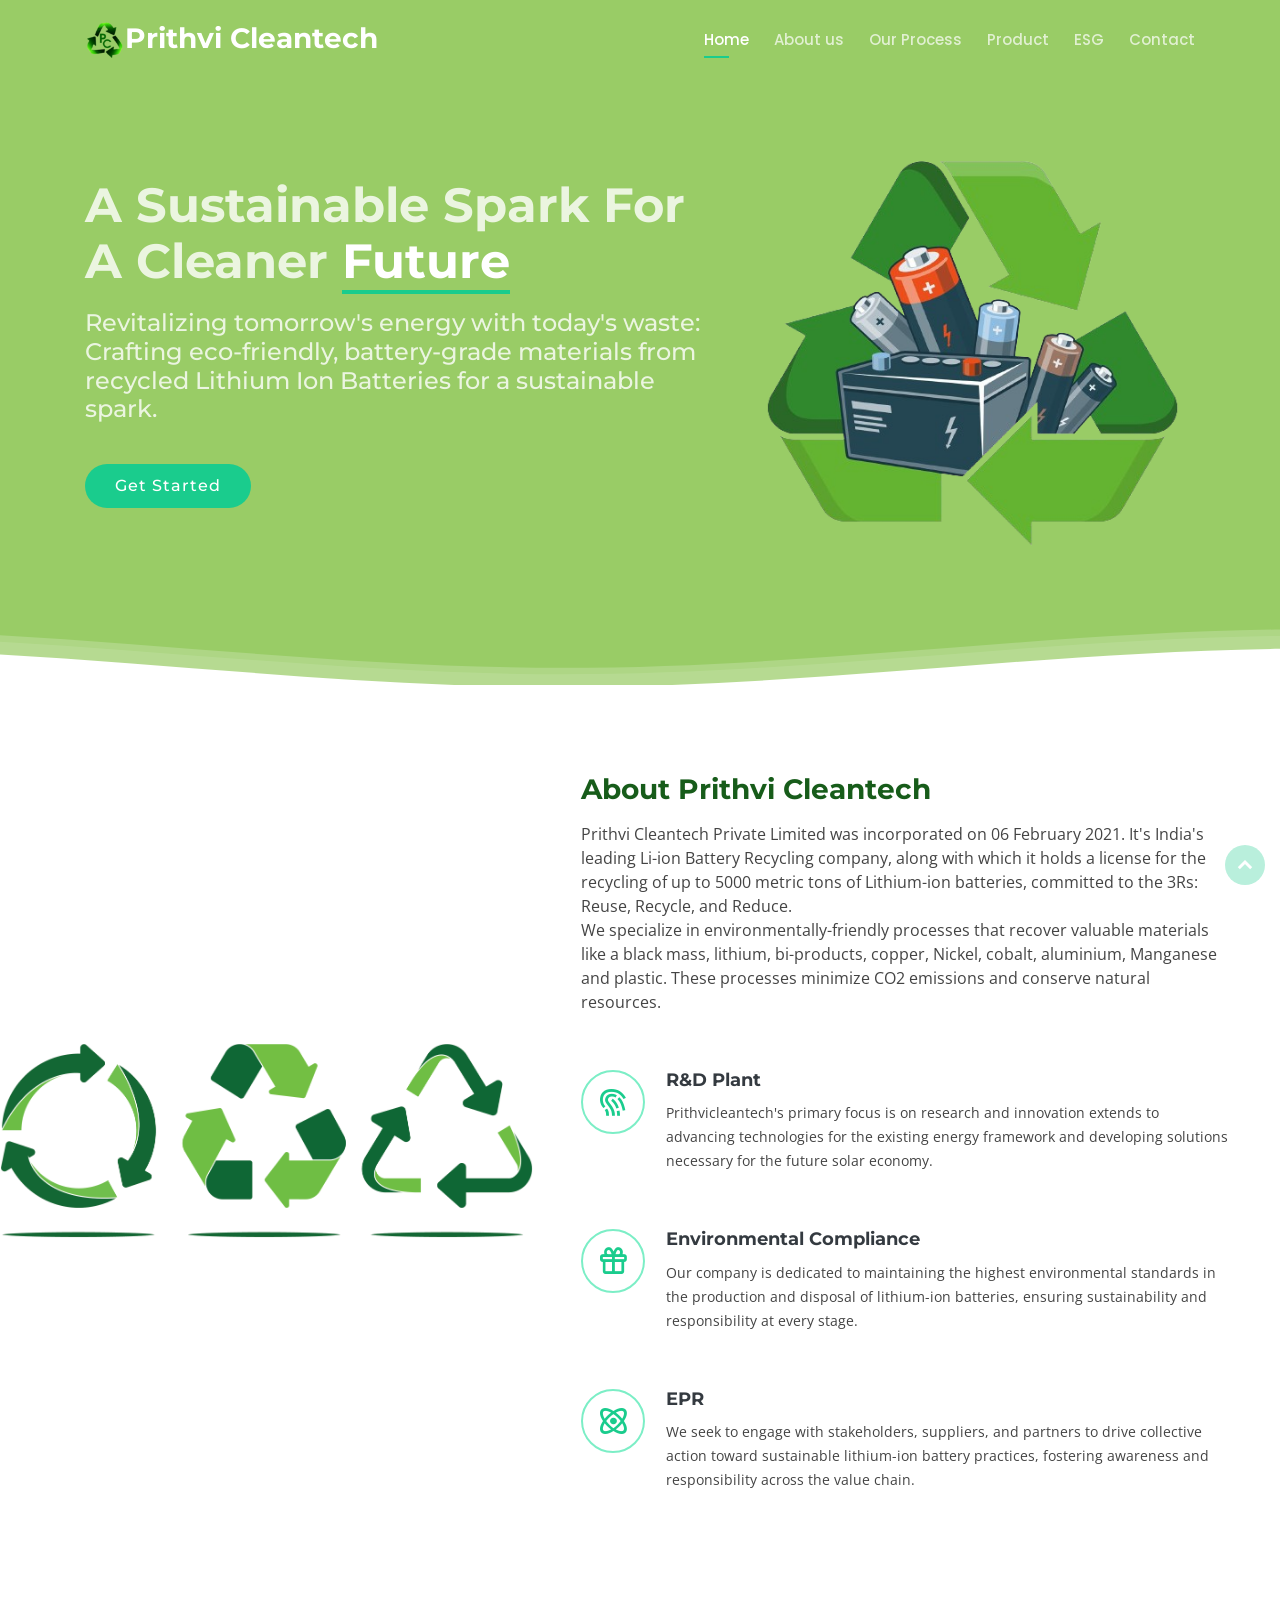
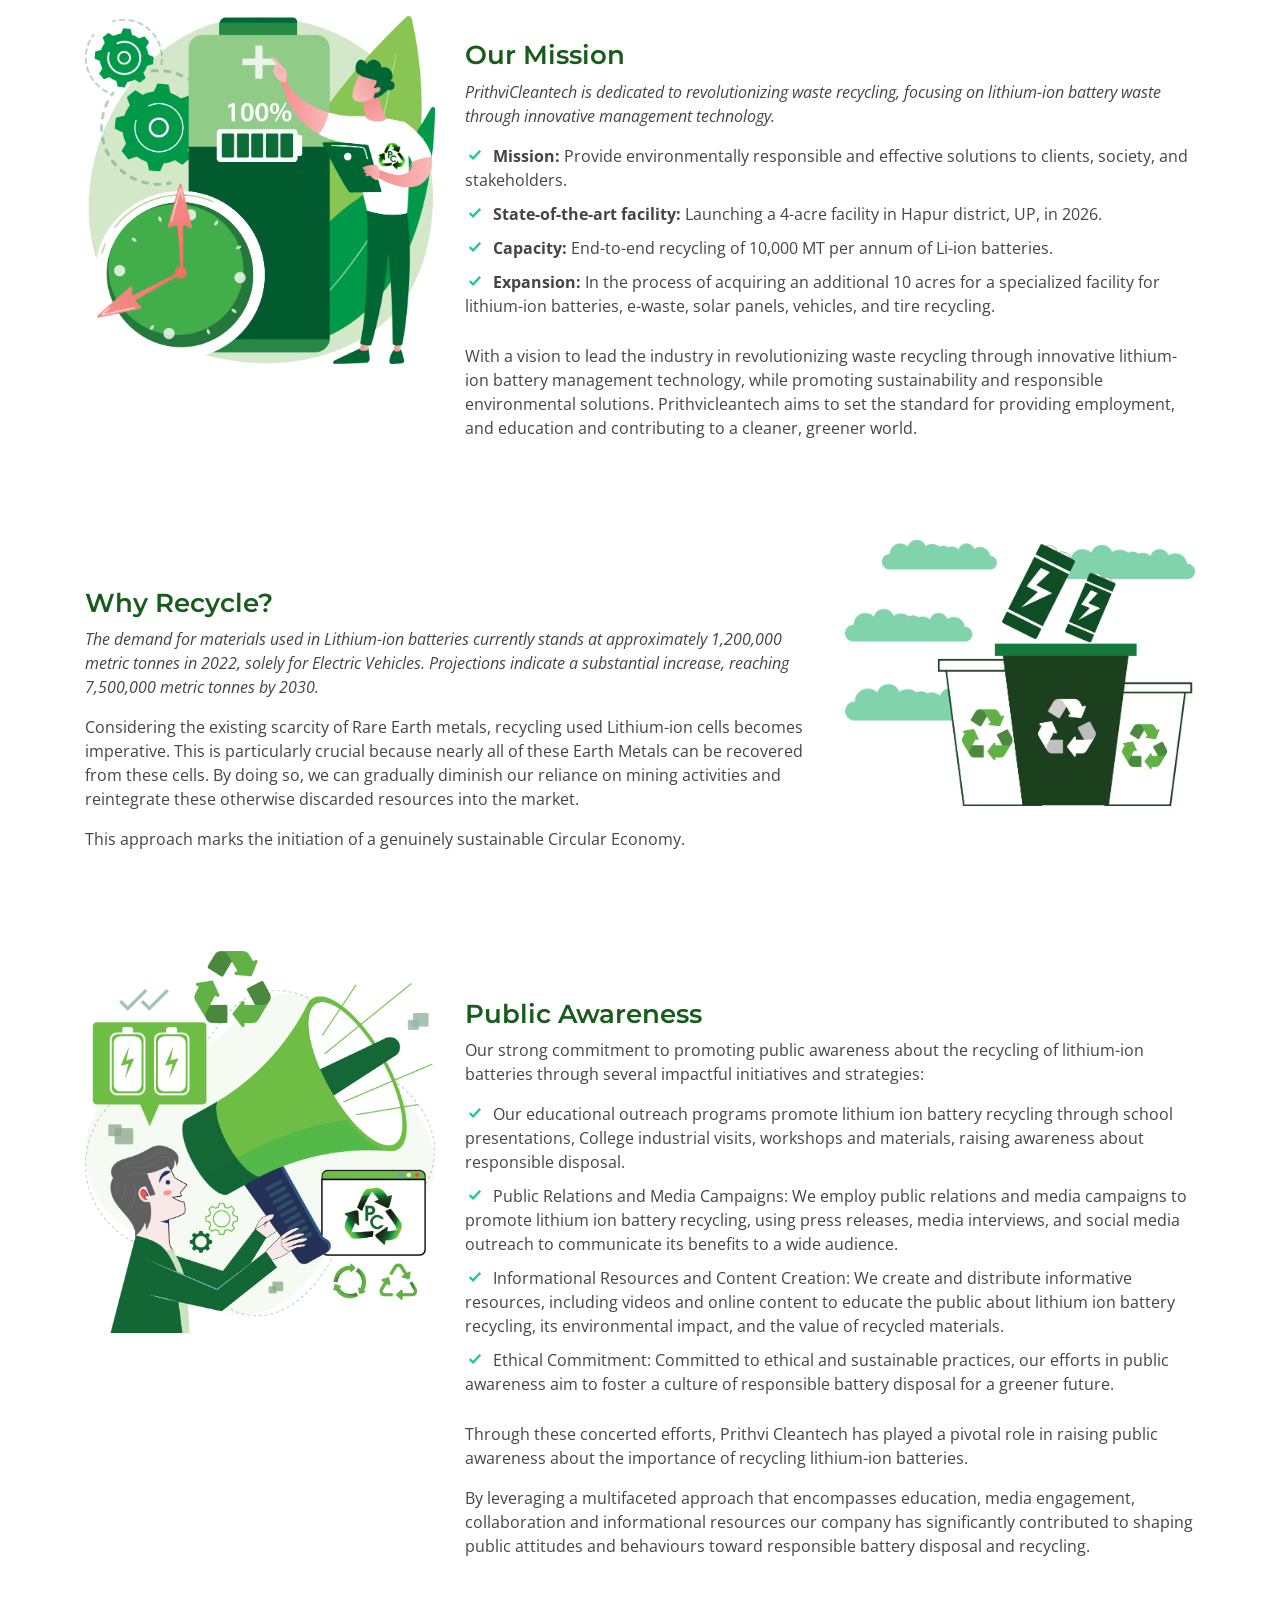
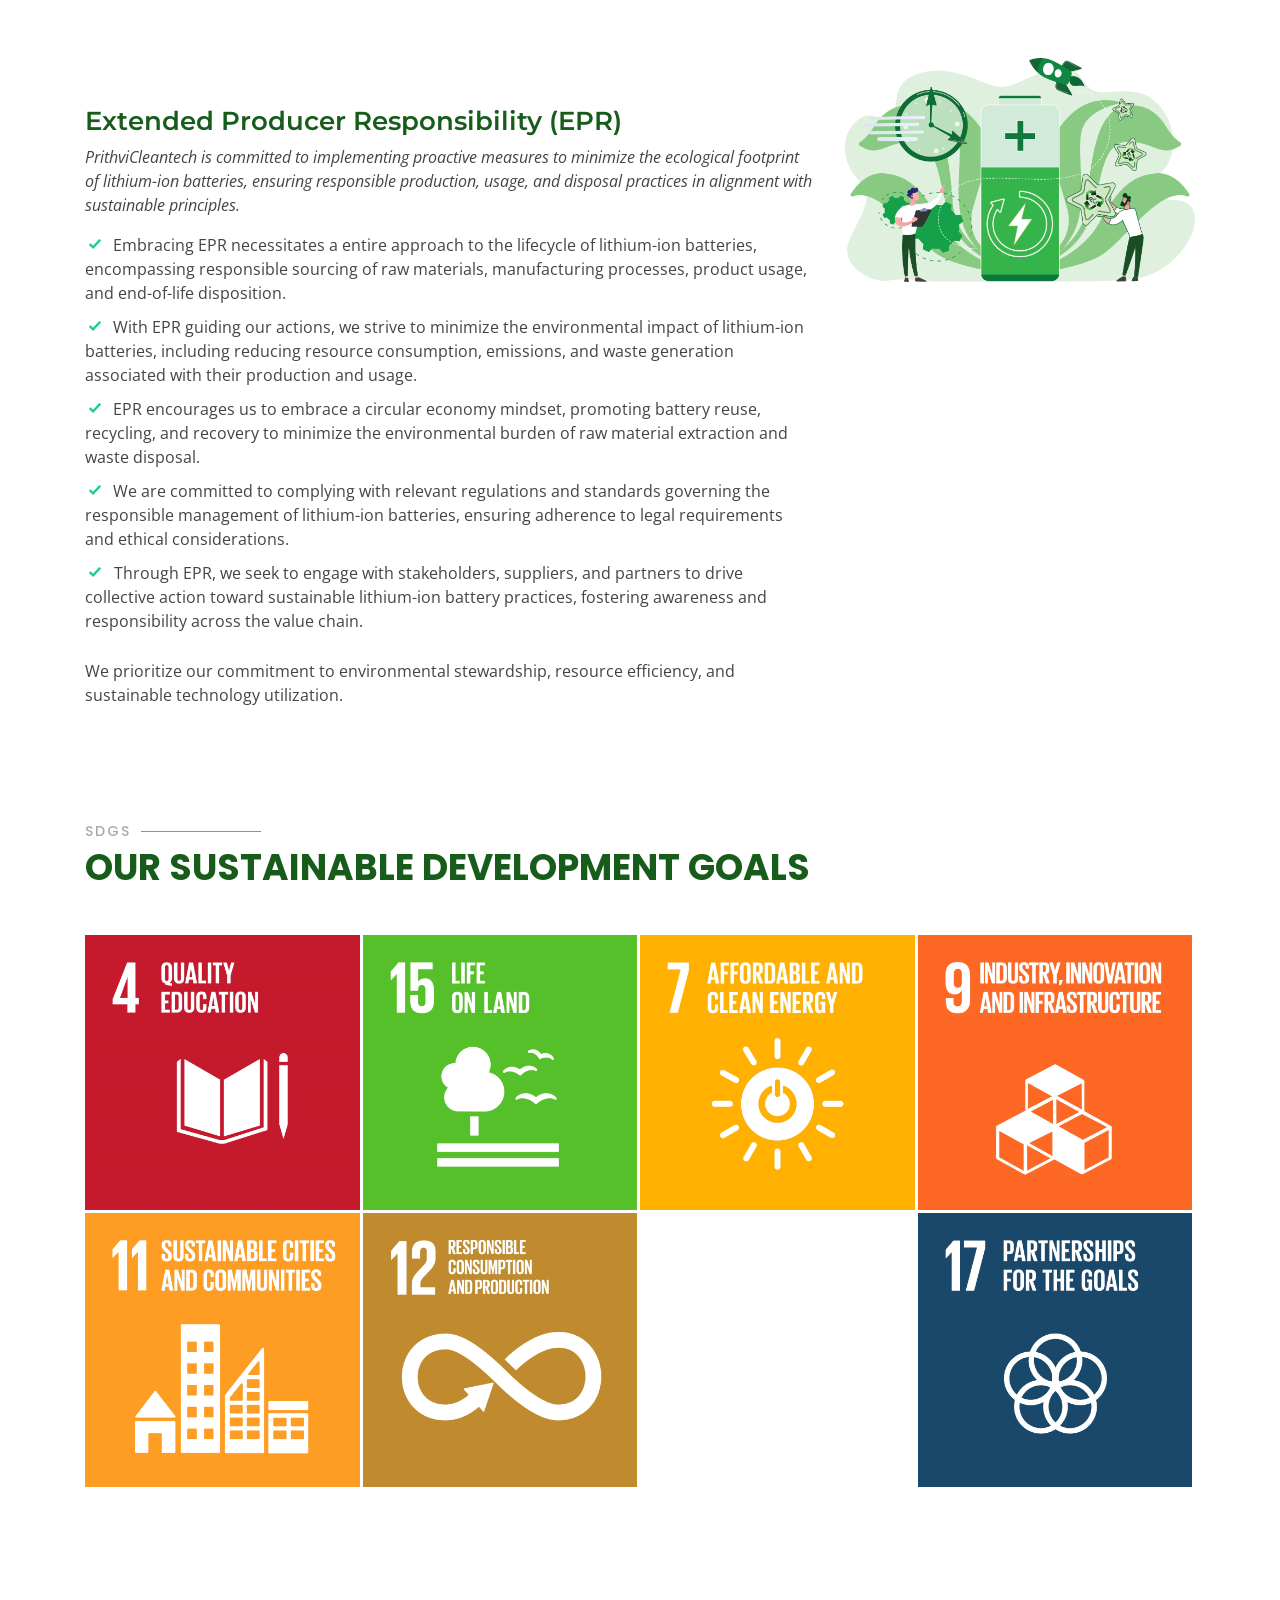
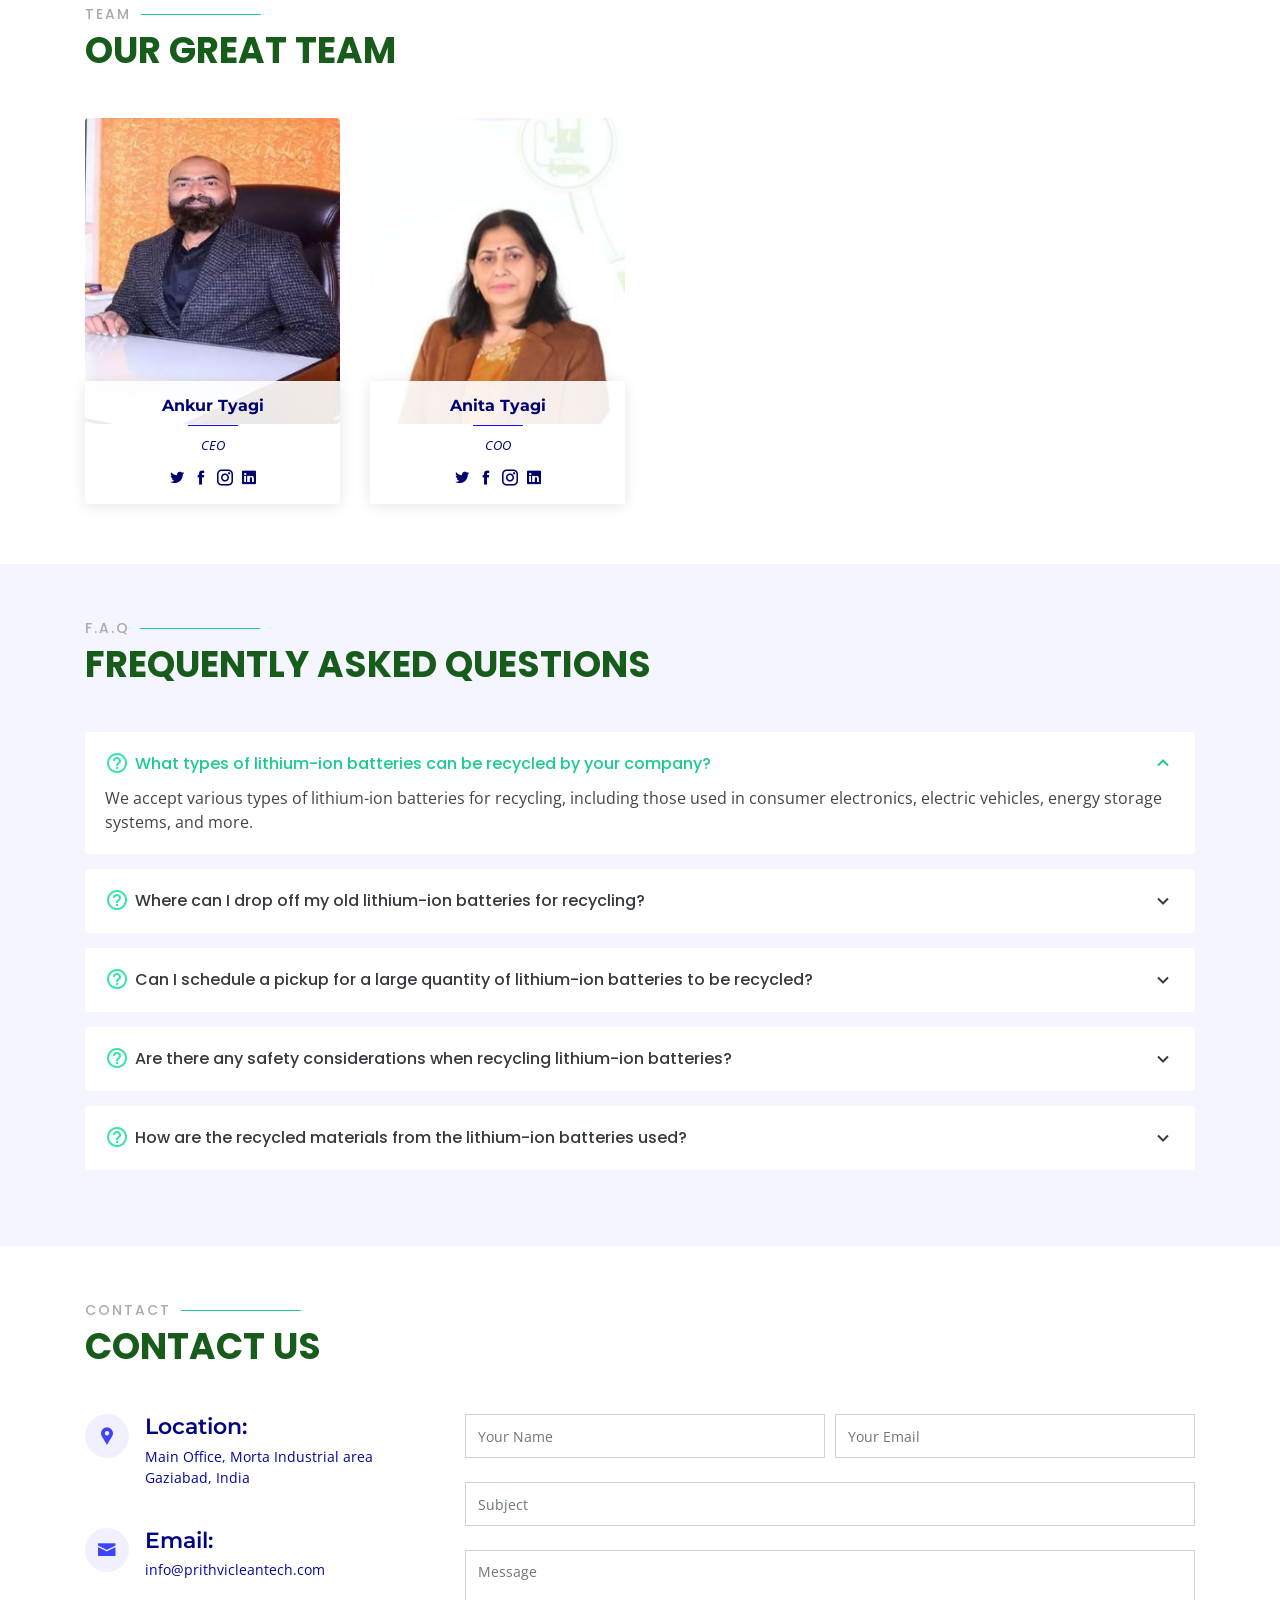
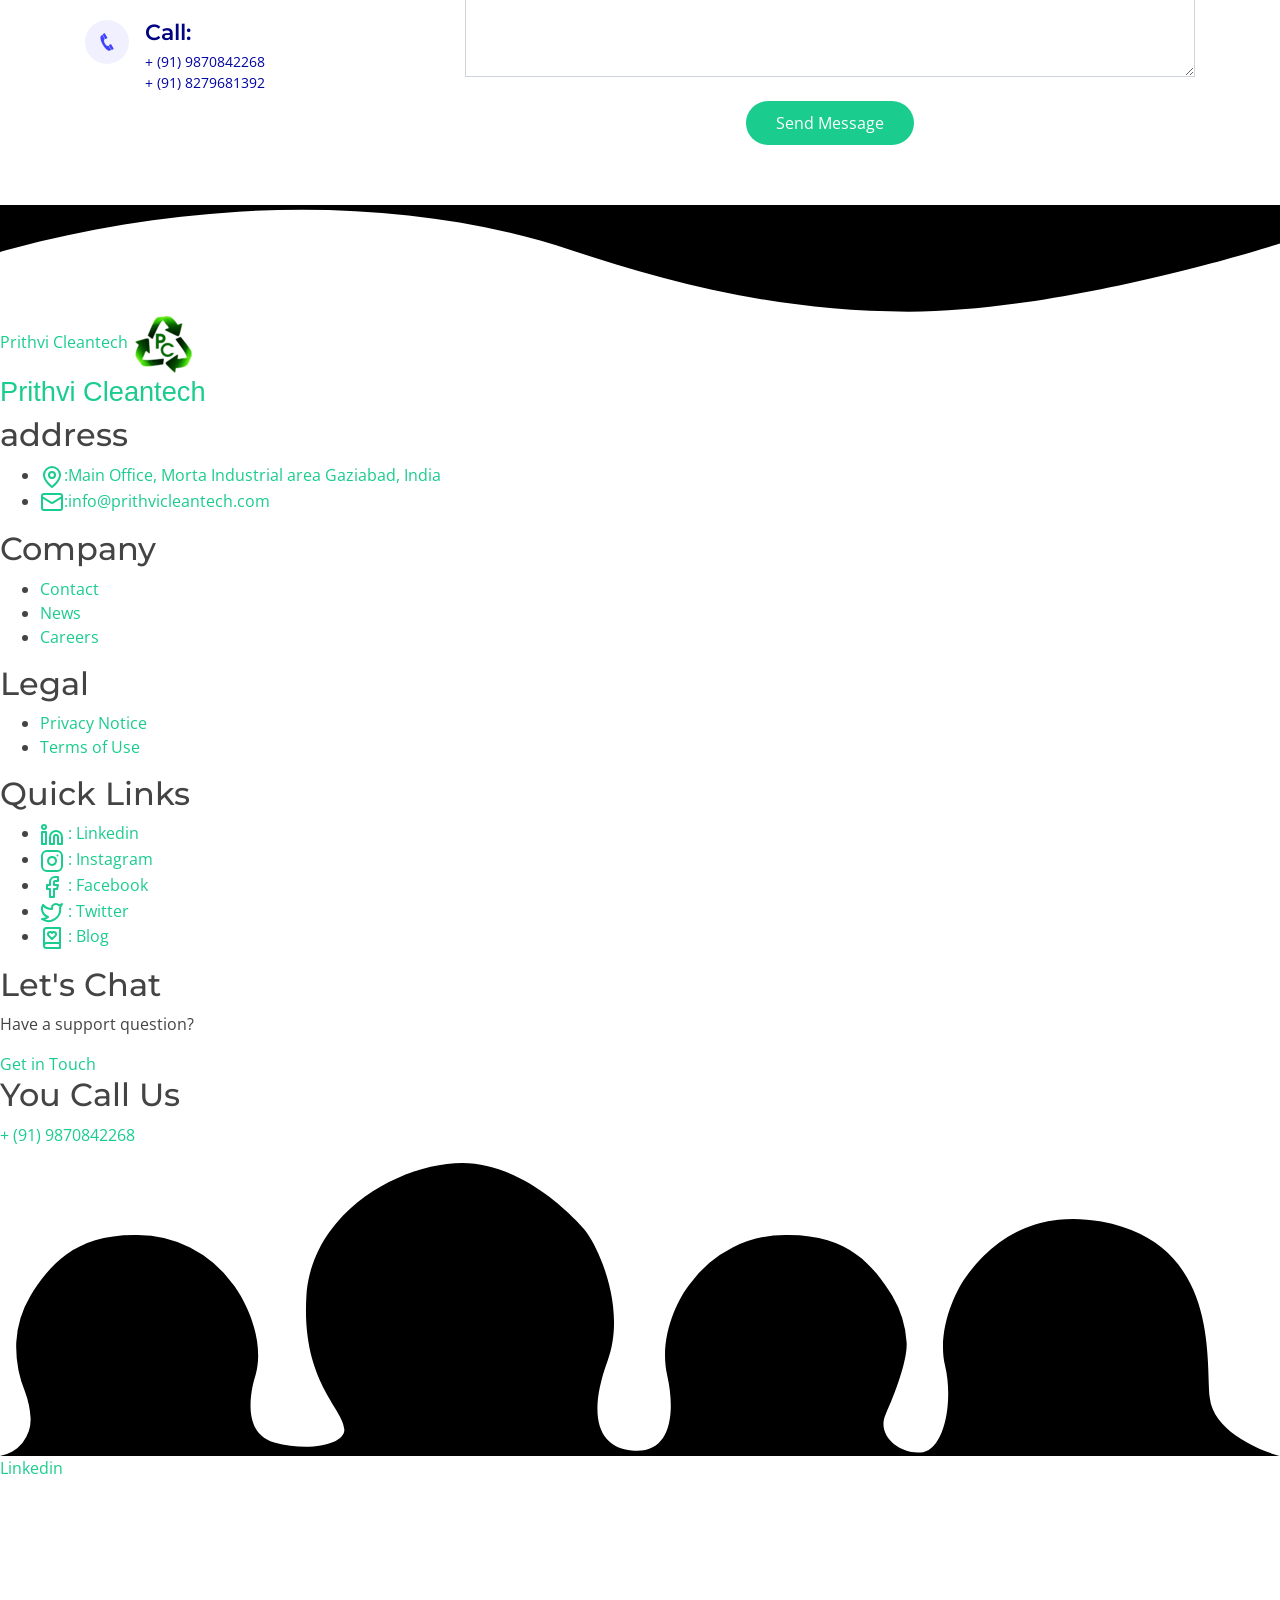
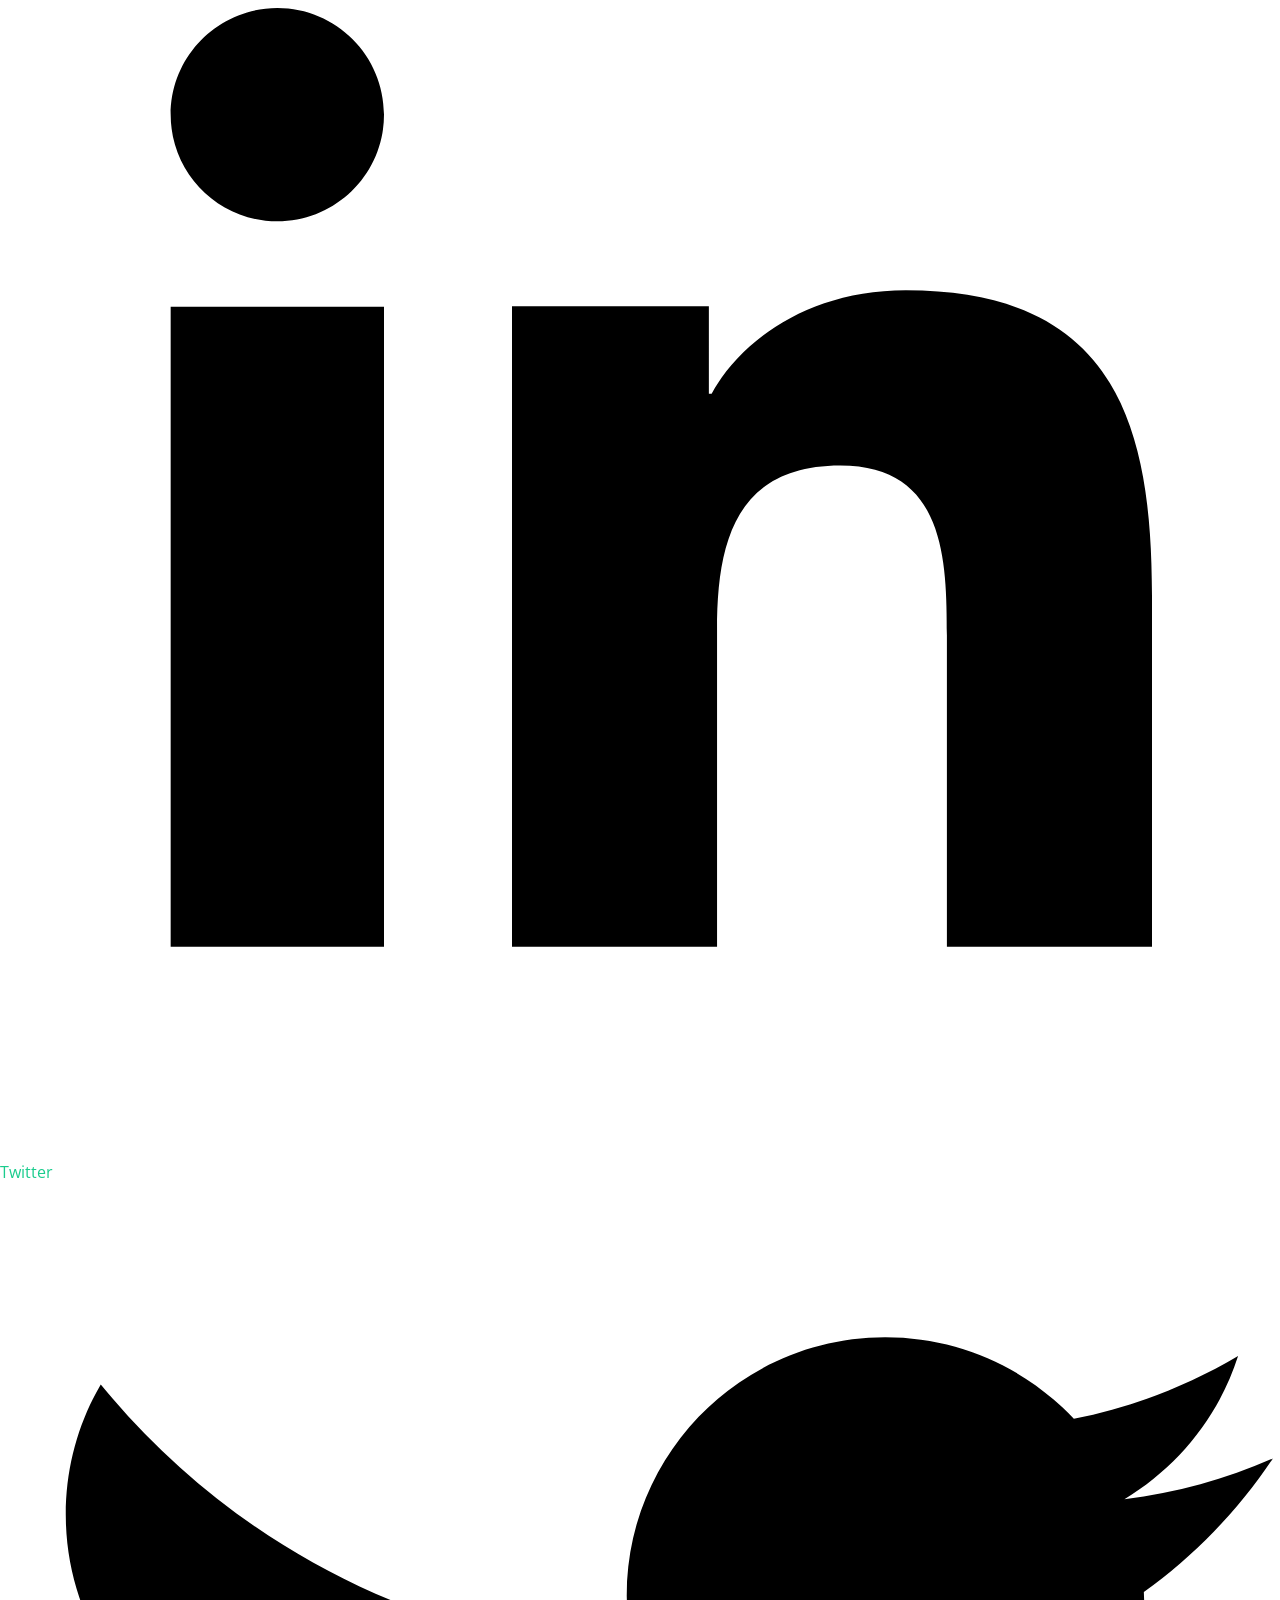
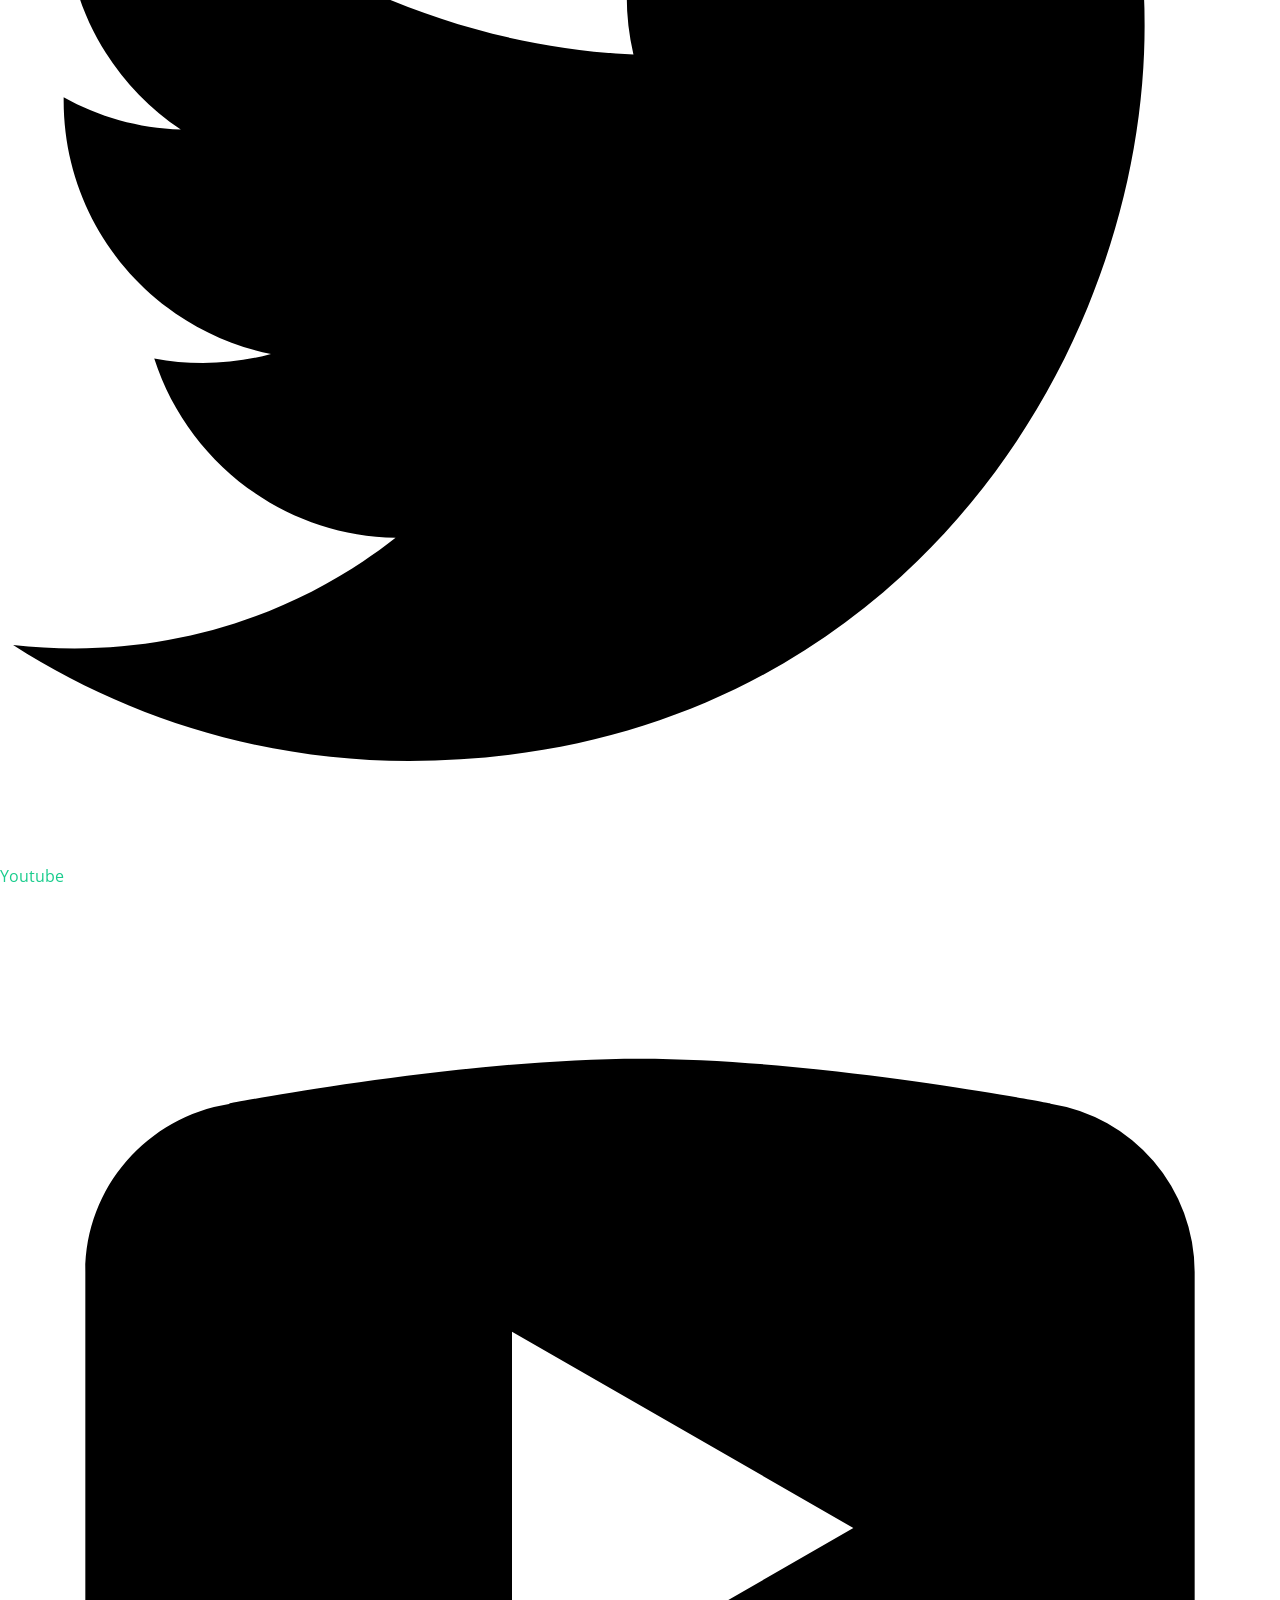
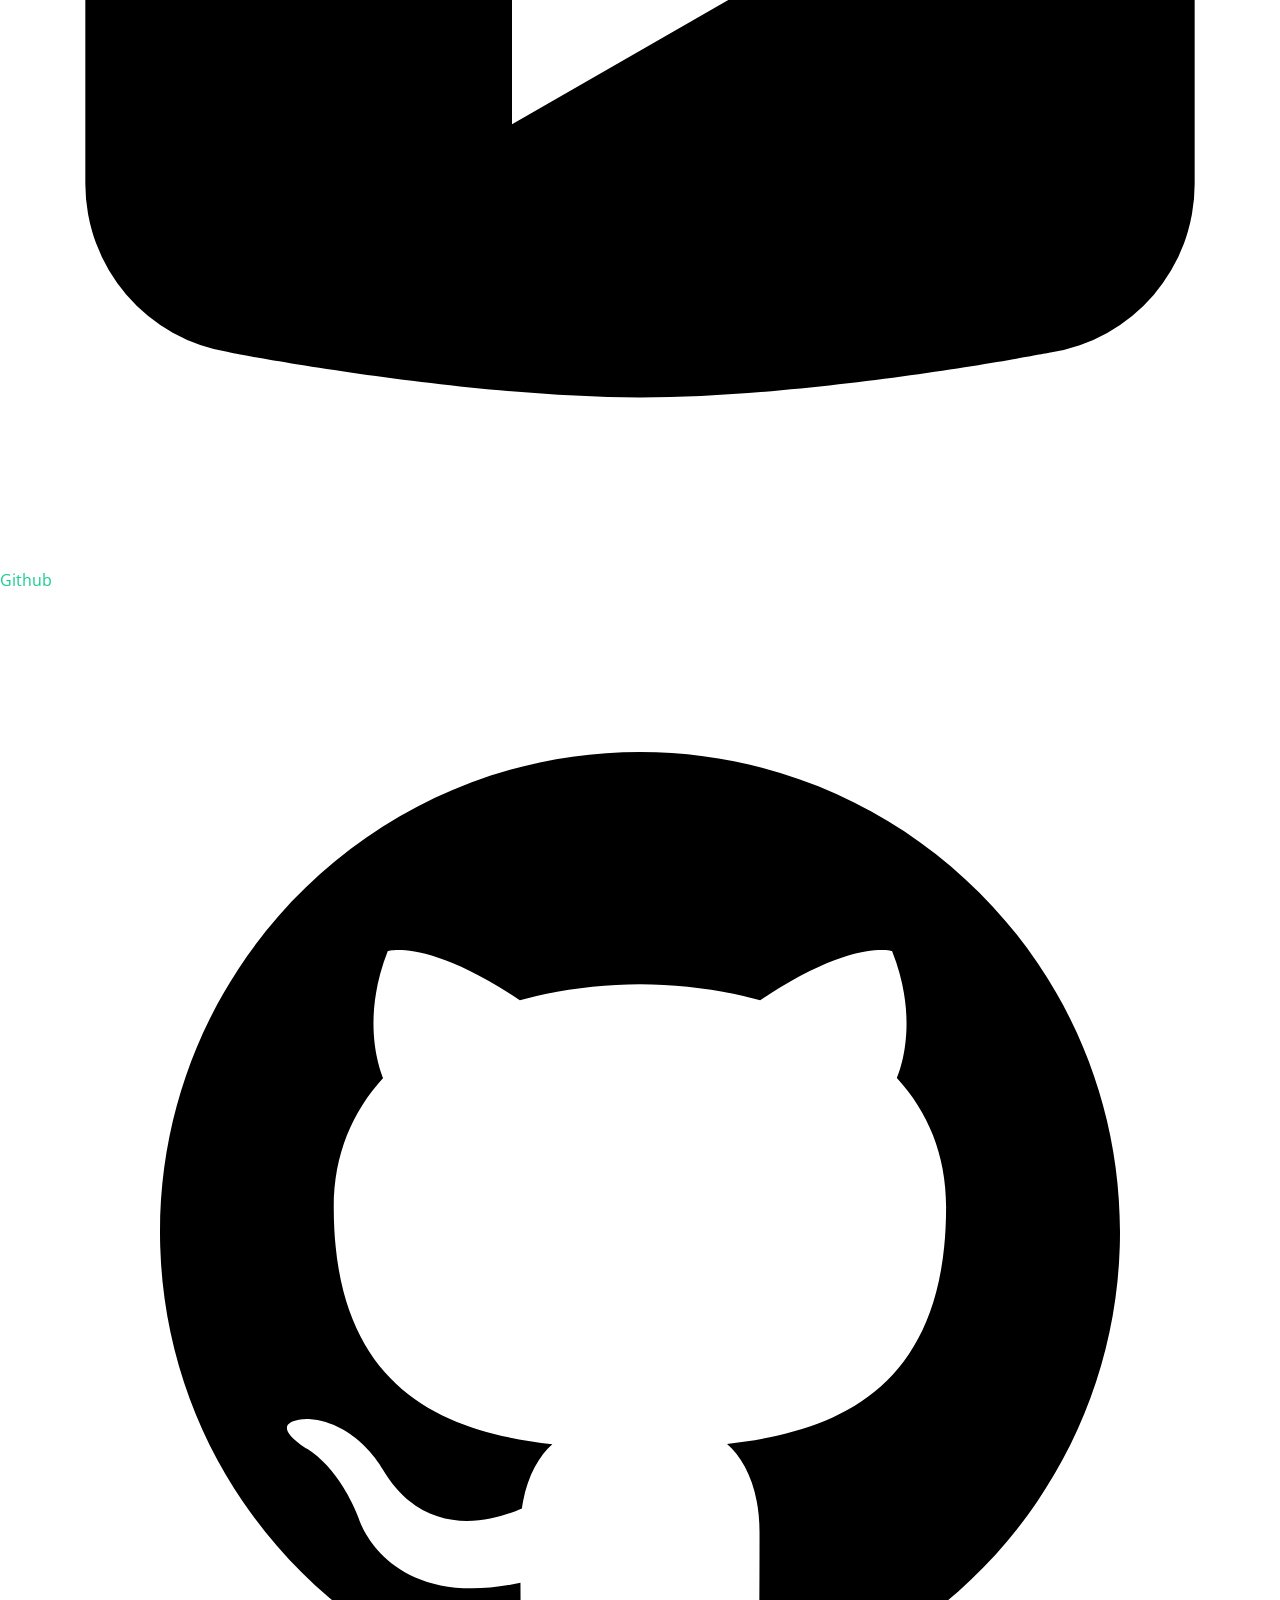
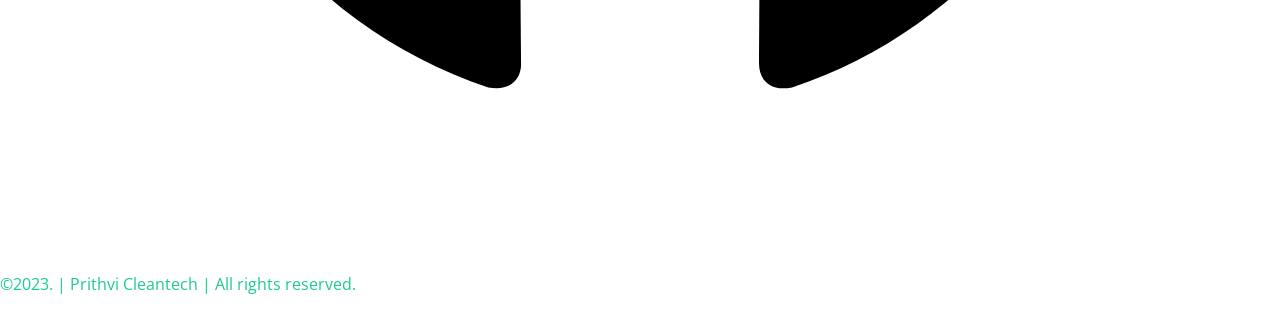
==== commit a9f8eb85: "Update index.html" ====
--- a/index.html
+++ b/index.html
@@ -27,6 +27,7 @@
 
   <!-- Template Main CSS File -->
   <link href="assets/css/style.css" rel="stylesheet">
+  <link href="footer.css" rel="stylesheet">
 
 </head>
 
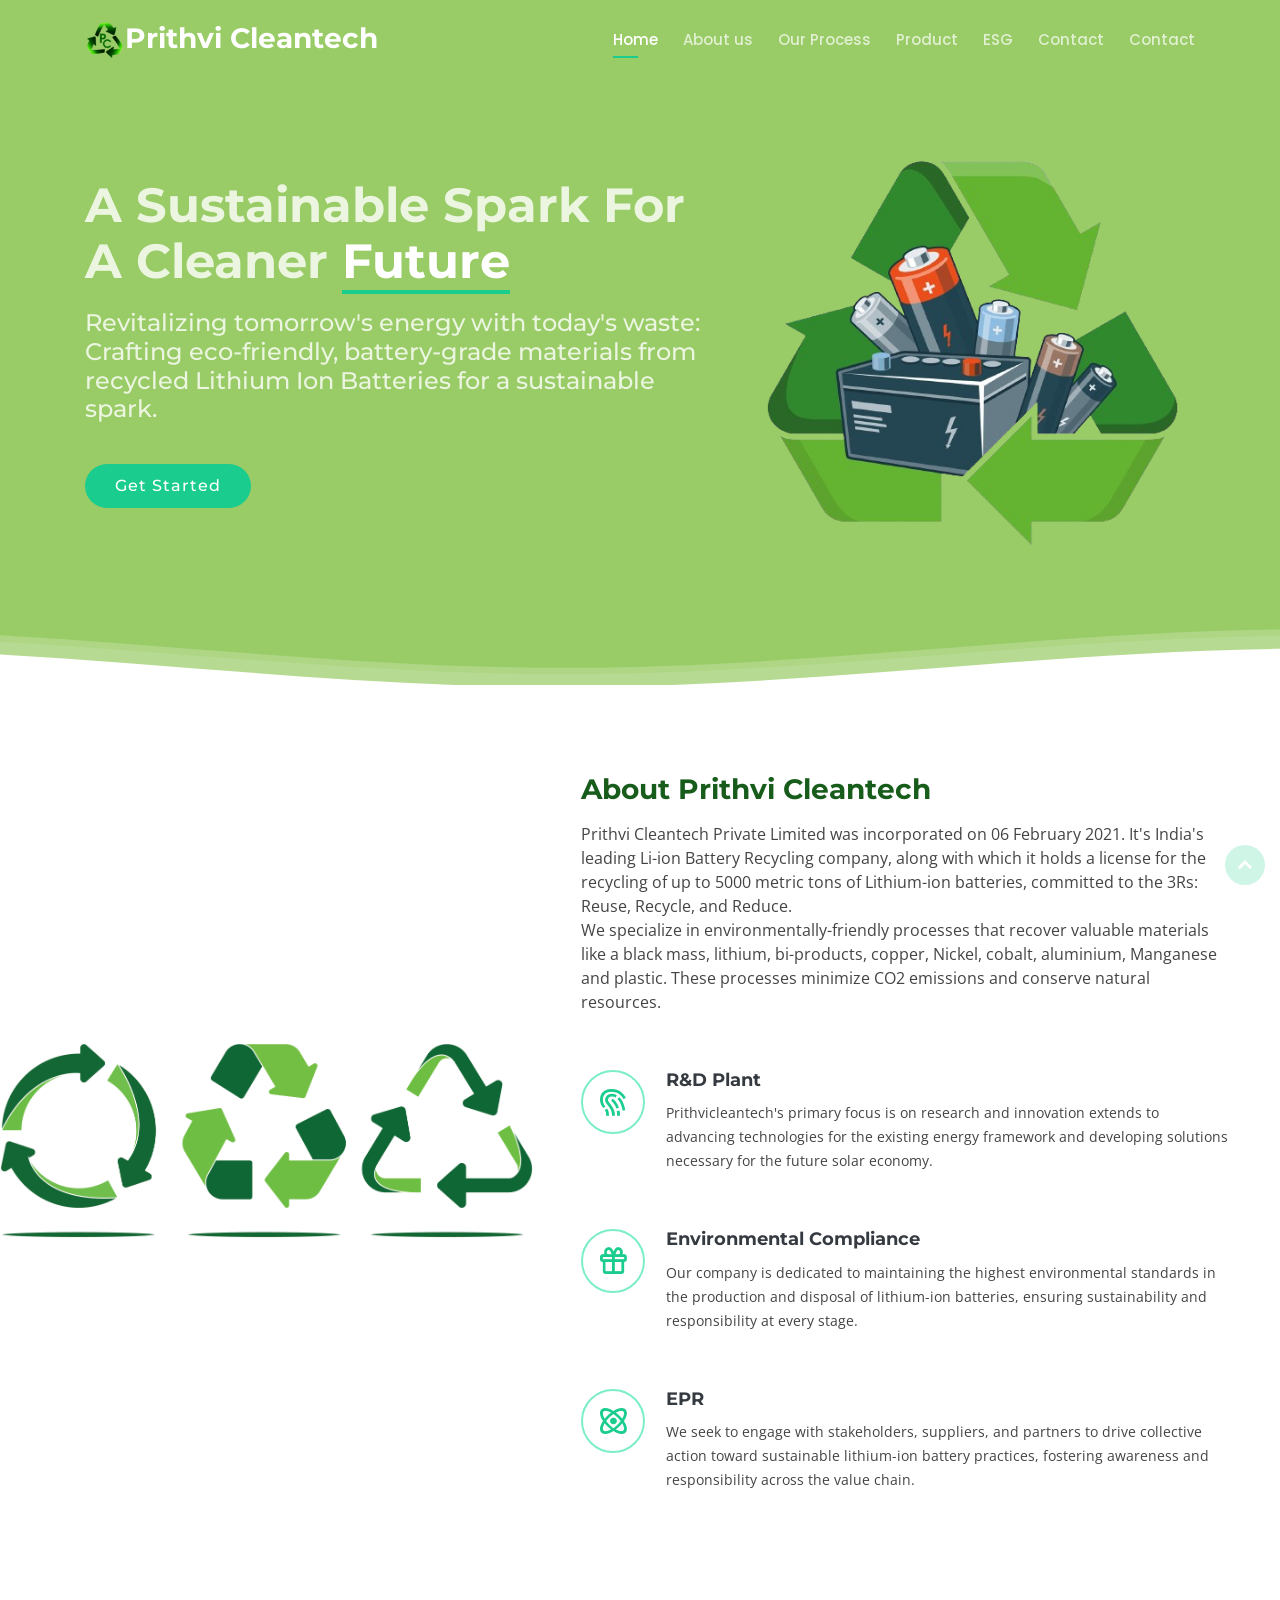
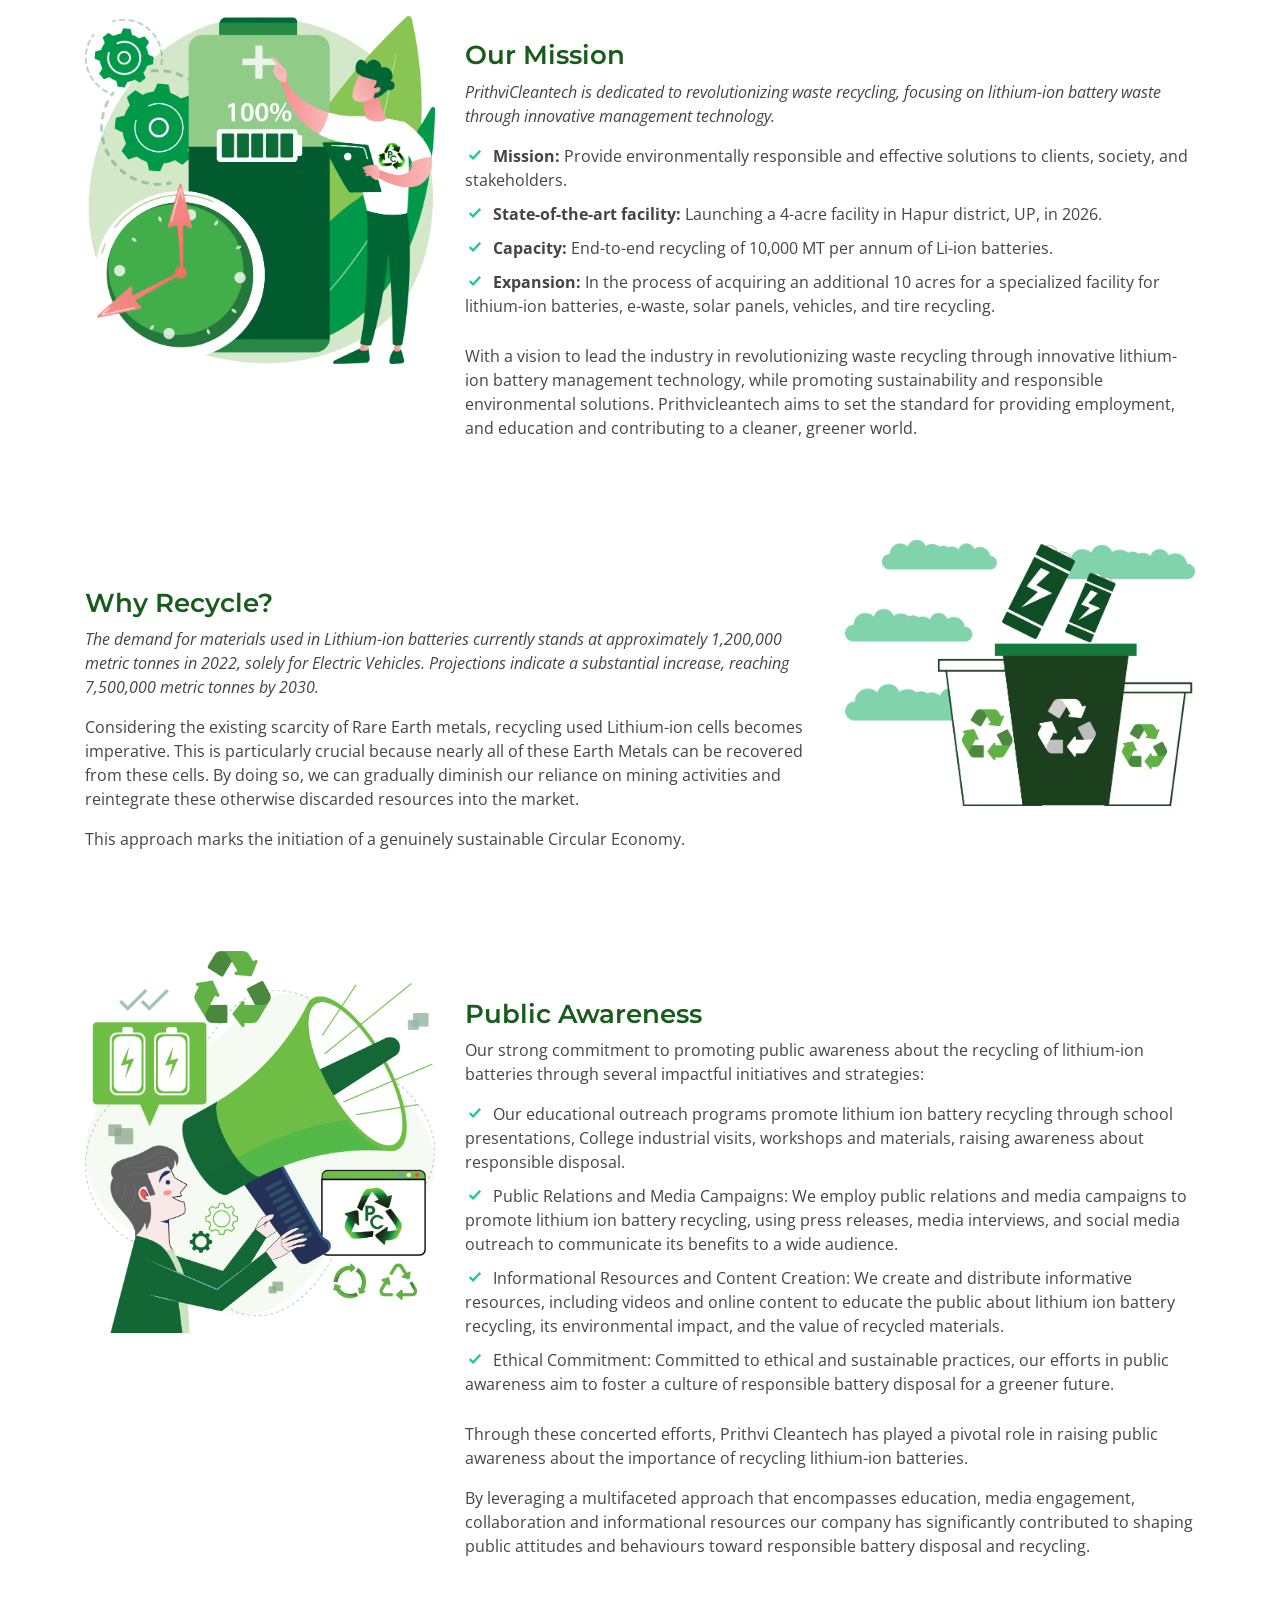
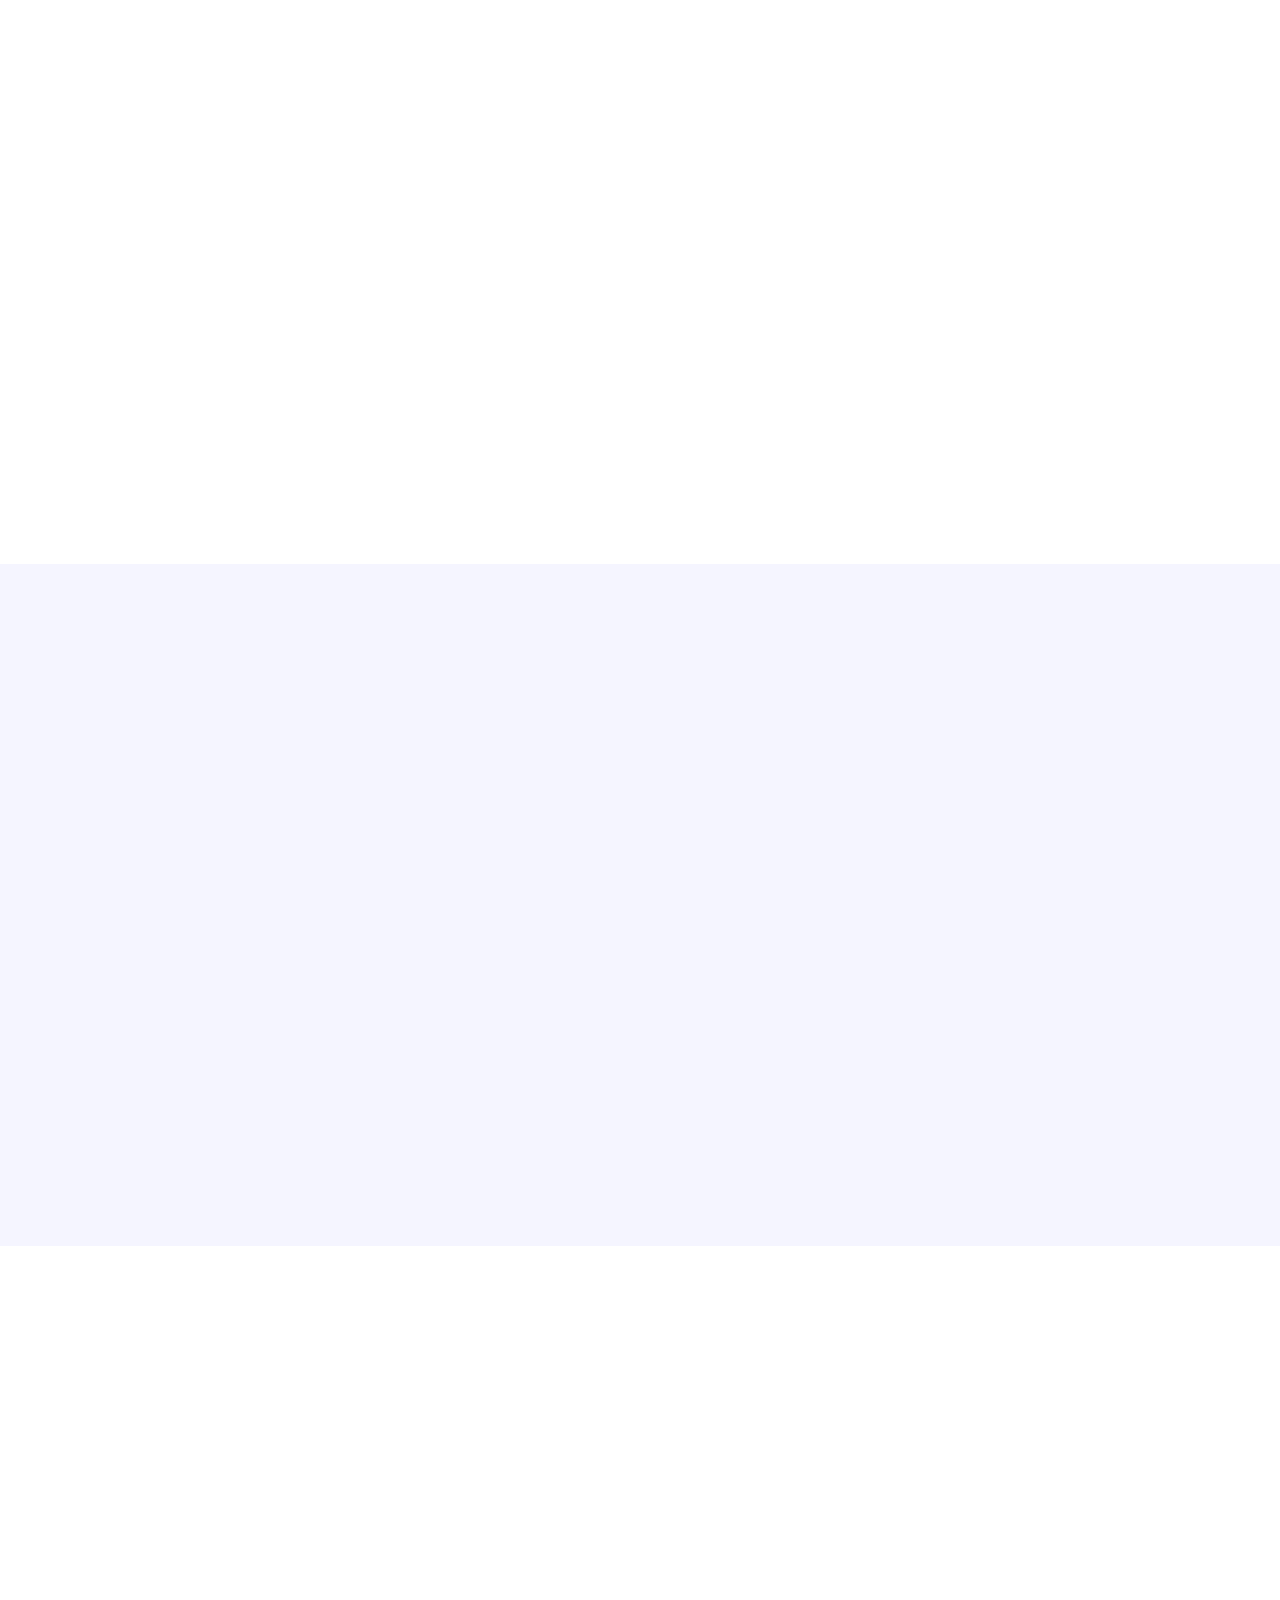
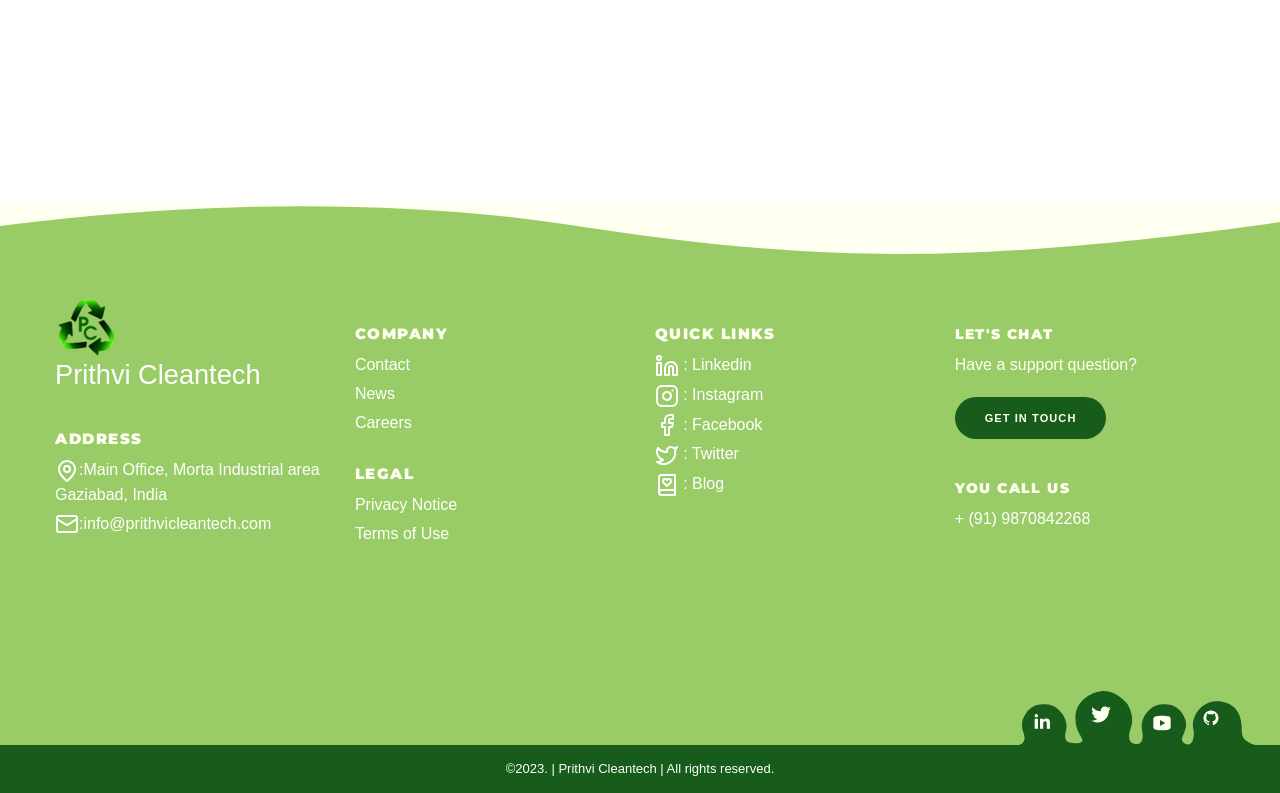
==== commit 5767d7e9: "Update index.html" ====
--- a/index.html
+++ b/index.html
@@ -52,6 +52,7 @@
           <li><a href="product.html">Product</a></li>
           <li><a href="ESG.html">ESG</a></li>
           <li><a href="#contact">Contact</a></li>
+          <li><a href="#pp.pdf" target="_blank">Contact</a></li>
 
         </ul>
       </nav> <!-- .nav-menu -->
--- a/footer.css
+++ b/footer.css
@@ -0,0 +1,629 @@
+*{
+    margin: 0;
+    padding: 0;
+  }
+  a {
+    color: #fff;
+    text-decoration: none;
+  }
+  .pg-footer {
+    font-family: 'Roboto', sans-serif;
+  }
+  .k{
+    bottom: 0;
+  }
+  
+  .footer {
+      background-color: #99CC66;
+      color: #fff;
+      bottom: 0;
+      margin-bottom: 0px;
+
+  }
+  .footer-wave-svg {
+      background-color: transparent;
+      display: block;
+      height: 30px;
+      position: relative;
+      top: -1px;
+      width: 100%;
+  }
+  .footer-wave-path {
+      fill: #fffff2;
+  }
+  
+  .footer-content {
+      margin-left: auto;
+      margin-right: auto;
+      max-width: 1500px;
+      bottom: 0;
+      position: relative;
+      
+  }
+  
+  .footer-content-column {
+      box-sizing: border-box;
+      float: left;
+      padding-left: 15px;
+      padding-right: 15px;
+      width: 100%;
+      color: #fff;
+  }
+  
+  .footer-content-column ul li a {
+    color: #fff;
+    text-decoration: none;
+  }
+  
+  .footer-logo-link {
+      display: inline-block;
+  }
+  .footer-menu {
+      margin-top: 30px;
+  }
+  
+  .footer-menu-name {
+      color: #fffff2;
+      font-size: 15px;
+      font-weight: 900;
+      letter-spacing: .1em;
+      line-height: 18px;
+      margin-bottom: 0;
+      margin-top: 0;
+      text-transform: uppercase;
+  }
+  .footer-menu-list {
+      list-style: none;
+      margin-bottom: 0;
+      margin-top: 10px;
+      padding-left: 0;
+  }
+  .footer-menu-list li {
+      margin-top: 5px;
+  }
+  
+  .footer-call-to-action-description {
+      color: #fffff2;
+      margin-top: 10px;
+      margin-bottom: 20px;
+  }
+  .footer-call-to-action-button:hover {
+      background-color: #fffff2;
+      color: #25582e;
+  }
+  .button:last-of-type {
+      margin-right: 0;
+  }
+  .footer-call-to-action-button {
+      background-color: #175C1A;
+      border-radius: 21px;
+      color: #fffff2;
+      display: inline-block;
+      font-size: 11px;
+      font-weight: 900;
+      letter-spacing: .1em;
+      line-height: 18px;
+      padding: 12px 30px;
+      margin: 0 10px 10px 0;
+      text-decoration: none;
+      text-transform: uppercase;
+      transition: background-color .2s;
+      cursor: pointer;
+      position: relative;
+  }
+  .footer-call-to-action {
+      margin-top: 30px;
+  }
+  .footer-call-to-action-title {
+      color: #fffff2;
+      font-size: 14px;
+      font-weight: 900;
+      letter-spacing: .1em;
+      line-height: 18px;
+      margin-bottom: 0;
+      margin-top: 0;
+      text-transform: uppercase;
+  }
+  .footer-call-to-action-link-wrapper {
+      margin-bottom: 0;
+      margin-top: 10px;
+      color: #fff;
+      text-decoration: none;
+  }
+  .footer-call-to-action-link-wrapper a {
+      color: #fff;
+      text-decoration: none;
+  }
+  
+  
+  
+  
+  
+  .footer-social-links {
+      bottom: 0;
+      height: 54px;
+      position: absolute;
+      right: 0;
+      width: 236px;
+      
+  }
+  
+  .footer-social-amoeba-svg{
+    margin: 0;
+    padding: 0;
+  }
+  a {
+    color: #fff;
+    text-decoration: none;
+  }
+  .pg-footer {
+    font-family: 'Roboto', sans-serif;
+  }
+  
+  
+  .footer {
+      background-color: #99cc66;
+      color: #fff;
+  }
+  .footer-wave-svg {
+      background-color: transparent;
+      display: block;
+      height: 30px;
+      position: relative;
+      top: -1px;
+      width: 100%;
+  }
+  .footer-wave-path {
+      fill: #fffff2;
+  }
+  
+  .footer-content {
+      margin-left: auto;
+      margin-right: auto;
+      max-width: 1230px;
+      padding: 40px 15px 450px;
+      position: relative;
+  }
+  
+  .footer-content-column {
+      box-sizing: border-box;
+      float: left;
+      padding-left: 15px;
+      padding-right: 15px;
+      width: 100%;
+      color: #fff;
+     
+  }
+  
+  .footer-content-column ul li a {
+    color: #fff;
+    text-decoration: none;
+  }
+  
+  .footer-logo-link {
+      display: inline-block;
+  }
+  .footer-menu {
+      margin-top: 30px;
+  }
+  
+  .footer-menu-name {
+      color: #fffff2;
+      font-size: 15px;
+      font-weight: 900;
+      letter-spacing: .1em;
+      line-height: 18px;
+      margin-bottom: 0;
+      margin-top: 0;
+      text-transform: uppercase;
+  }
+  .footer-menu-list {
+      list-style: none;
+      margin-bottom: 0;
+      margin-top: 10px;
+      padding-left: 0;
+  }
+  .footer-menu-list li {
+      margin-top: 5px;
+  }
+  
+  .footer-call-to-action-description {
+      color: #fffff2;
+      margin-top: 10px;
+      margin-bottom: 20px;
+  }
+  .footer-call-to-action-button:hover {
+      background-color: #fffff2;
+      color: #99CC66;
+  }
+  .button:last-of-type {
+      margin-right: 0;
+  }
+  .footer-call-to-action-button {
+      background-color: #175C1A;
+      border-radius: 21px;
+      color: #fffff2;
+      display: inline-block;
+      font-size: 11px;
+      font-weight: 900;
+      letter-spacing: .1em;
+      line-height: 18px;
+      padding: 12px 30px;
+      margin: 0 10px 10px 0;
+      text-decoration: none;
+      text-transform: uppercase;
+      transition: background-color .2s;
+      cursor: pointer;
+      position: relative;
+  }
+  .footer-call-to-action {
+      margin-top: 30px;
+  }
+  .footer-call-to-action-title {
+      color: #fffff2;
+      font-size: 14px;
+      font-weight: 900;
+      letter-spacing: .1em;
+      line-height: 18px;
+      margin-bottom: 0;
+      margin-top: 0;
+      text-transform: uppercase;
+  }
+  .footer-call-to-action-link-wrapper {
+      margin-bottom: 0;
+      margin-top: 10px;
+      color: #fff;
+      text-decoration: none;
+  }
+  .footer-call-to-action-link-wrapper a {
+      color: #fff;
+      text-decoration: none;
+  }
+  
+  
+  
+  
+  
+  .footer-social-links {
+      bottom: 0;
+      height: 54px;
+      position: absolute;
+      right: 0;
+      width: 236px;
+  }
+  
+  .footer-social-amoeba-svg {
+      height: 54px;
+      left: 0;
+      display: block;
+      position: absolute;
+      top: 0;
+      width: 236px;
+  }
+  
+  .footer-social-amoeba-path {
+      fill: #175C1A;
+  }
+  
+  .footer-social-link.linkedin {
+      height: 26px;
+      left: 3px;
+      top: 11px;
+      width: 26px;
+  }
+  
+  .footer-social-link {
+      display: block;
+      padding: 10px;
+      position: absolute;
+  }
+  
+  .hidden-link-text {
+      position: absolute;
+      clip: rect(1px 1px 1px 1px);
+      clip: rect(1px,1px,1px,1px);
+      -webkit-clip-path: inset(0px 0px 99.9% 99.9%);
+      clip-path: inset(0px 0px 99.9% 99.9%);
+      overflow: hidden;
+      height: 1px;
+      width: 1px;
+      padding: 0;
+      border: 0;
+      top: 50%;
+  }
+  
+  .footer-social-icon-svg {
+      display: block;
+  }
+  
+  .footer-social-icon-path {
+      fill: #fffff2;
+      transition: fill .2s;
+  }
+  
+  .footer-social-link.twitter {
+      height: 28px;
+      left: 62px;
+      top: 3px;
+      width: 28px;
+  }
+  
+  .footer-social-link.youtube {
+      height: 24px;
+      left: 123px;
+      top: 12px;
+      width: 24px;
+  }
+  
+  .footer-social-link.github {
+      height: 34px;
+      left: 172px;
+      top: 7px;
+      width: 34px;
+  }
+  
+  .footer-copyright {
+      background-color: #99CC66;
+      color: #fff;
+      padding: 15px 30px;
+    text-align: center;
+  }
+  
+  .footer-copyright-wrapper {
+      margin-left: auto;
+      margin-right: auto;
+      max-width: 1200px;
+  }
+  
+  .footer-copyright-text {
+    color: #fff;
+      font-size: 13px;
+      font-weight: 400;
+      line-height: 18px;
+      margin-bottom: 0;
+      margin-top: 0;
+  }
+  
+  .footer-copyright-link {
+      color: #fff;
+      text-decoration: none;
+  }
+  
+  
+  
+  
+  
+  
+  
+  /* Media Query For different screens */
+  @media (min-width:320px) and (max-width:479px)  { /* smartphones, portrait iPhone, portrait 480x320 phones (Android) */
+    .footer-content {
+      margin-left: auto;
+      margin-right: auto;
+      max-width: 1230px;
+      padding: 40px 15px 1050px;
+      position: relative;
+    }
+  }
+  @media (min-width:480px) and (max-width:599px)  { /* smartphones, Android phones, landscape iPhone */
+    .footer-content {
+      margin-left: auto;
+      margin-right: auto;
+      max-width: 1230px;
+      padding: 40px 15px 1050px;
+      position: relative;
+    }
+  }
+  @media (min-width:600px) and (max-width: 800px)  { /* portrait tablets, portrait iPad, e-readers (Nook/Kindle), landscape 800x480 phones (Android) */
+    .footer-content {
+      margin-left: auto;
+      margin-right: auto;
+      max-width: 1230px;
+      padding: 40px 15px 1050px;
+      position: relative;
+    }
+  }
+  @media (min-width:801px)  { /* tablet, landscape iPad, lo-res laptops ands desktops */
+  
+  }
+  @media (min-width:1025px) { /* big landscape tablets, laptops, and desktops */
+  
+  }
+  @media (min-width:1281px) { /* hi-res laptops and desktops */
+  
+  }
+  
+  
+  
+  
+  @media (min-width: 760px) {
+    .footer-content {
+        margin-left: auto;
+        margin-right: auto;
+        max-width: 1230px;
+        padding: 40px 15px 450px;
+        position: relative;
+    }
+  
+    .footer-wave-svg {
+        height: 50px;
+    }
+  
+    .footer-content-column {
+        width: 24.99%;
+    }
+  }
+  @media (min-width: 568px) {
+    /* .footer-content-column {
+        width: 49.99%;
+    } */
+  }
+  
+      height: 54px;
+      left: 0;
+      display: block;
+      position: absolute;
+      top: 0;
+      width: 236px;
+      margin-top: -300px
+  }
+  
+  .footer-social-amoeba-path {
+    margin-top: -300px;
+      fill: #175C1A;
+  }
+  
+  .footer-social-link.linkedin {
+      height: 26px;
+      left: 3px;
+      top: 11px;
+      width: 40px;
+  }
+  
+  .footer-social-link {
+      display: block;
+      padding: 10px;
+      position: absolute;
+  }
+  
+  .hidden-link-text {
+      position: absolute;
+      clip: rect(1px 1px 1px 1px);
+      clip: rect(1px,1px,1px,1px);
+      -webkit-clip-path: inset(0px 0px 99.9% 99.9%);
+      clip-path: inset(0px 0px 99.9% 99.9%);
+      overflow: hidden;
+      height: 1px;
+      width: 1px;
+      padding: 0;
+      border: 0;
+      top: 50%;
+  }
+  
+  .footer-social-icon-svg {
+      display: block;
+  }
+  
+  .footer-social-icon-path {
+      fill: #fffff2;
+      transition: fill .2s;
+  }
+  
+  .footer-social-link.twitter {
+      height: 28px;
+      left: 62px;
+      top: 3px;
+      width: 40px;
+  }
+  
+  .footer-social-link.youtube {
+      height: 24px;
+      left: 123px;
+      top: 12px;
+      width: 40px;
+  }
+  
+  .footer-social-link.github {
+      height: 34px;
+      left: 172px;
+      top: 7px;
+      width: 40px;
+  }
+  
+  .footer-copyright {
+      background-color: #175C1A;
+      color: #fff;
+      padding: 15px 30px;
+    text-align: center;
+  }
+  
+  .footer-copyright-wrapper {
+      margin-left: auto;
+      margin-right: auto;
+      max-width: 1200px;
+  }
+  
+  .footer-copyright-text {
+    color: #fff;
+      font-size: 13px;
+      font-weight: 400;
+      line-height: 18px;
+      margin-bottom: 0;
+      margin-top: 0;
+  }
+  
+  .footer-copyright-link {
+      color: #fff;
+      text-decoration: none;
+  }
+  
+  
+  
+  
+  
+  
+  
+  /* Media Query For different screens */
+  @media (min-width:320px) and (max-width:479px)  { /* smartphones, portrait iPhone, portrait 480x320 phones (Android) */
+    .footer-content {
+      margin-left: auto;
+      margin-right: auto;
+      max-width: 1230px;
+      padding: 40px 60px 1050px;
+      position: relative;
+    
+    }
+  }
+  @media (min-width:480px) and (max-width:599px)  { /* smartphones, Android phones, landscape iPhone */
+    .footer-content {
+      margin-left: auto;
+      margin-right: auto;
+      max-width: 1230px;
+      padding: 40px 15px 1050px;
+      position: relative;
+    }
+  }
+  @media (min-width:600px) and (max-width: 800px)  { /* portrait tablets, portrait iPad, e-readers (Nook/Kindle), landscape 800x480 phones (Android) */
+    .footer-content {
+      margin-left: auto;
+      margin-right: auto;
+      max-width: 1230px;
+      padding: 40px 15px 1050px;
+      position: relative;
+    }
+  }
+  @media (min-width:801px)  { /* tablet, landscape iPad, lo-res laptops ands desktops */
+  
+  }
+  @media (min-width:1025px) { /* big landscape tablets, laptops, and desktops */
+  
+  }
+  @media (min-width:1281px) { /* hi-res laptops and desktops */
+  
+  }
+  
+  
+  
+  
+  @media (min-width: 760px) {
+    .footer-content {
+        margin-left: auto;
+        margin-right: auto;
+        max-width: 1230px;
+        padding: 40px 15px 450px;
+        position: relative;
+    }
+  
+    .footer-wave-svg {
+        height: 50px;
+    }
+  
+    .footer-content-column {
+        width: 24.99%;
+    }
+  }
+  @media (min-width: 568px) {
+     .footer-content-column {
+        width: 150;
+    } 
+  }
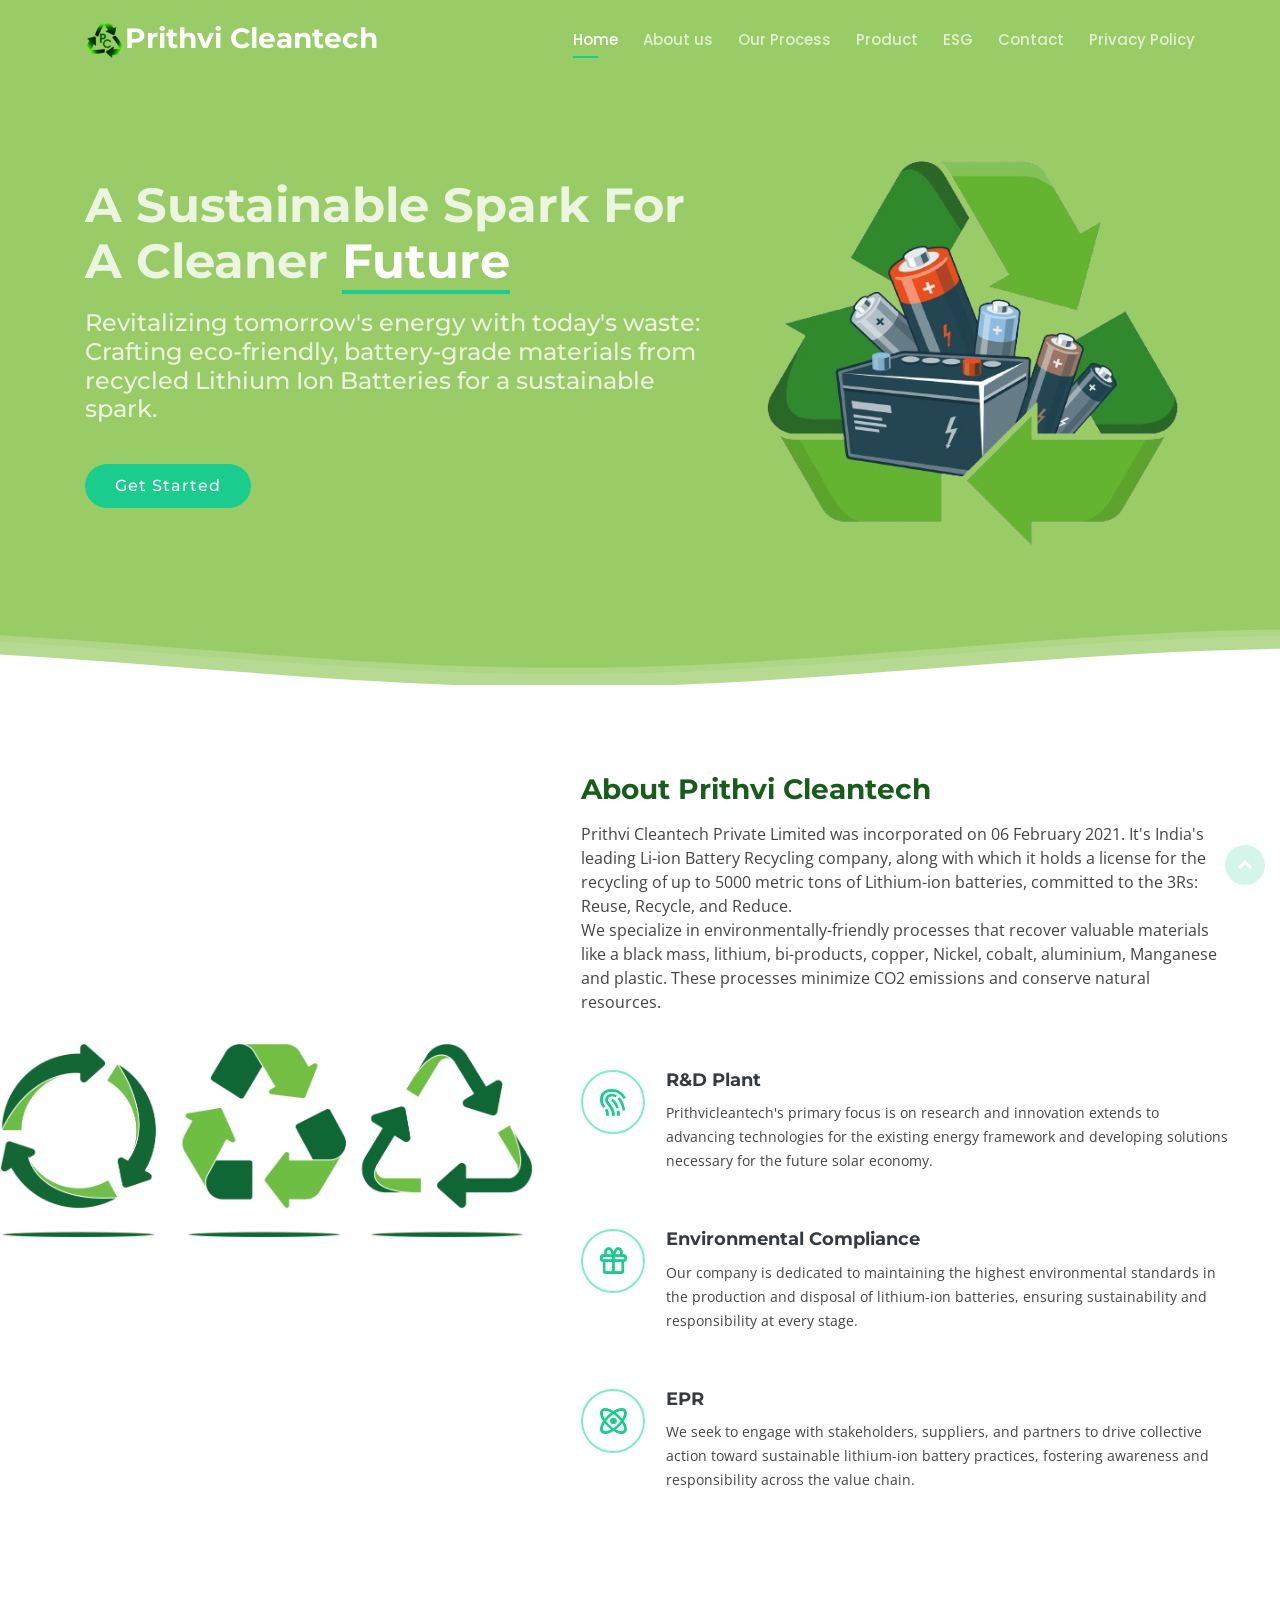
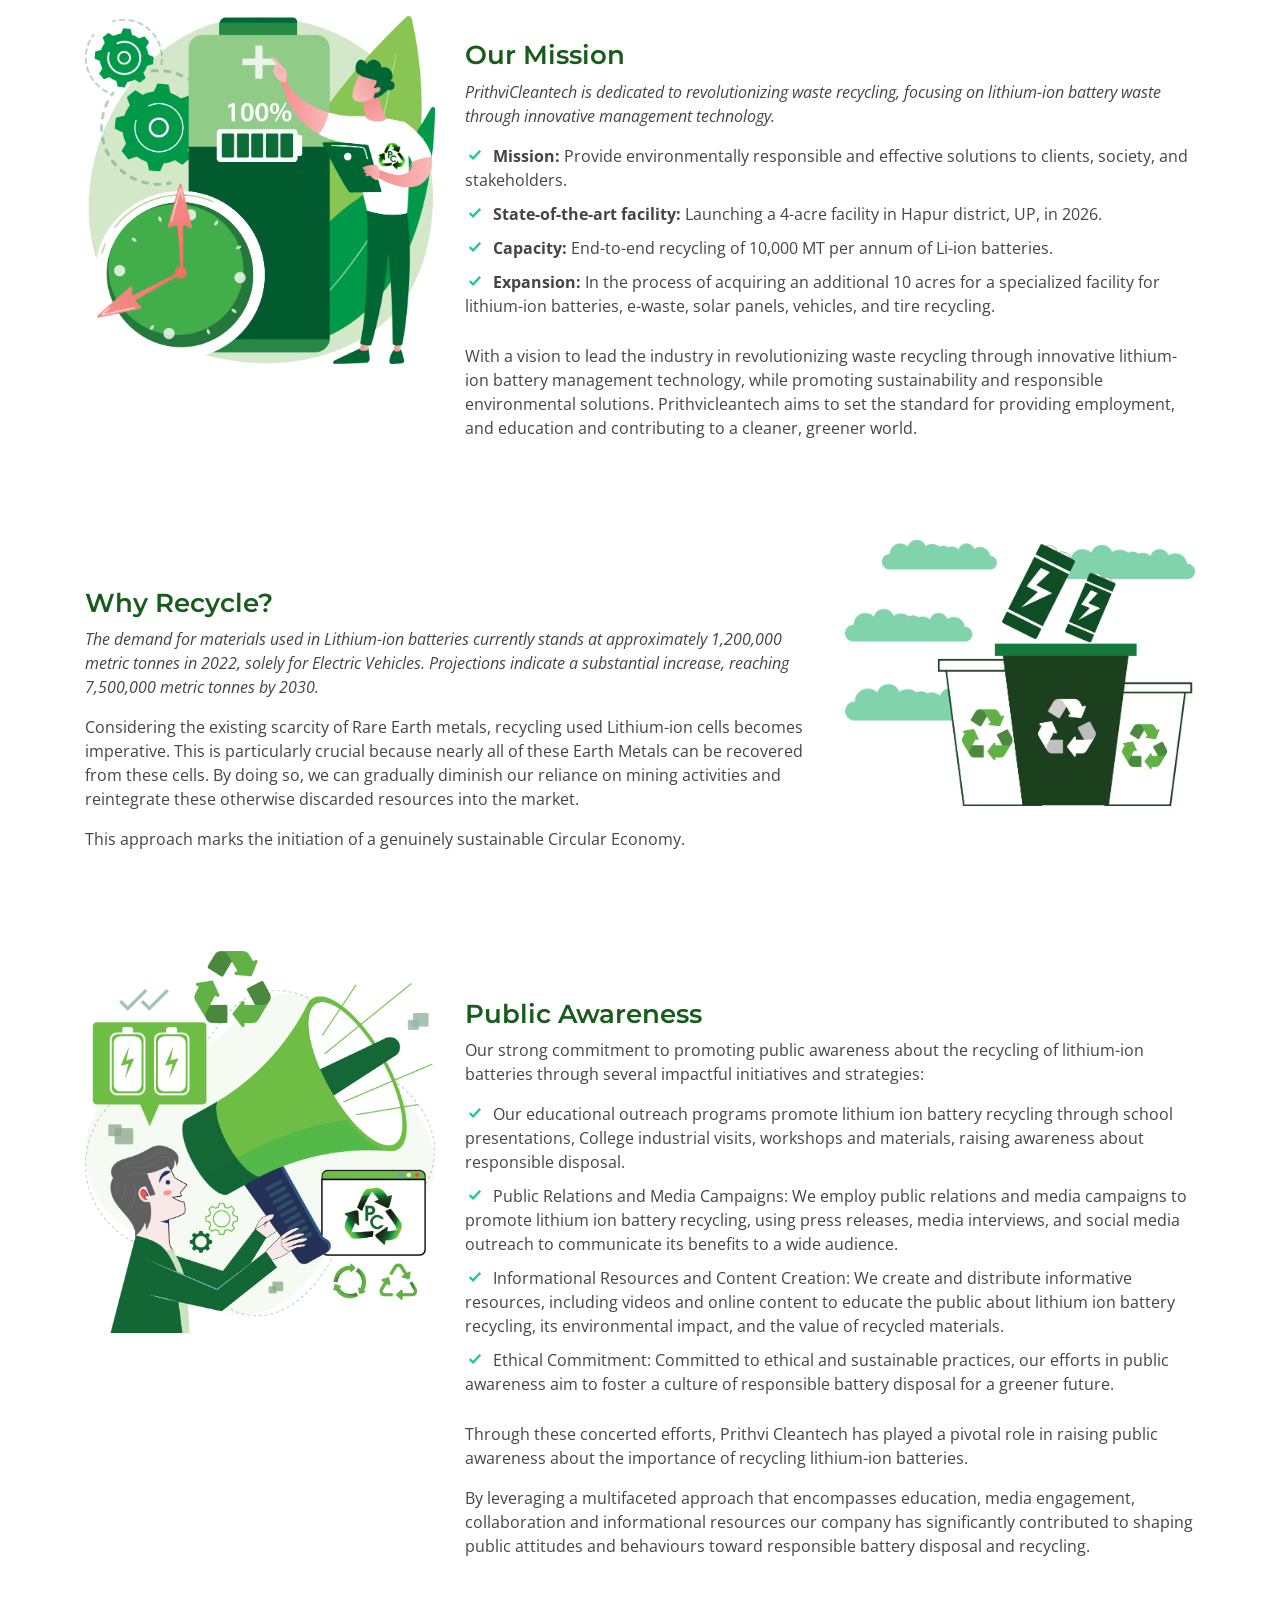
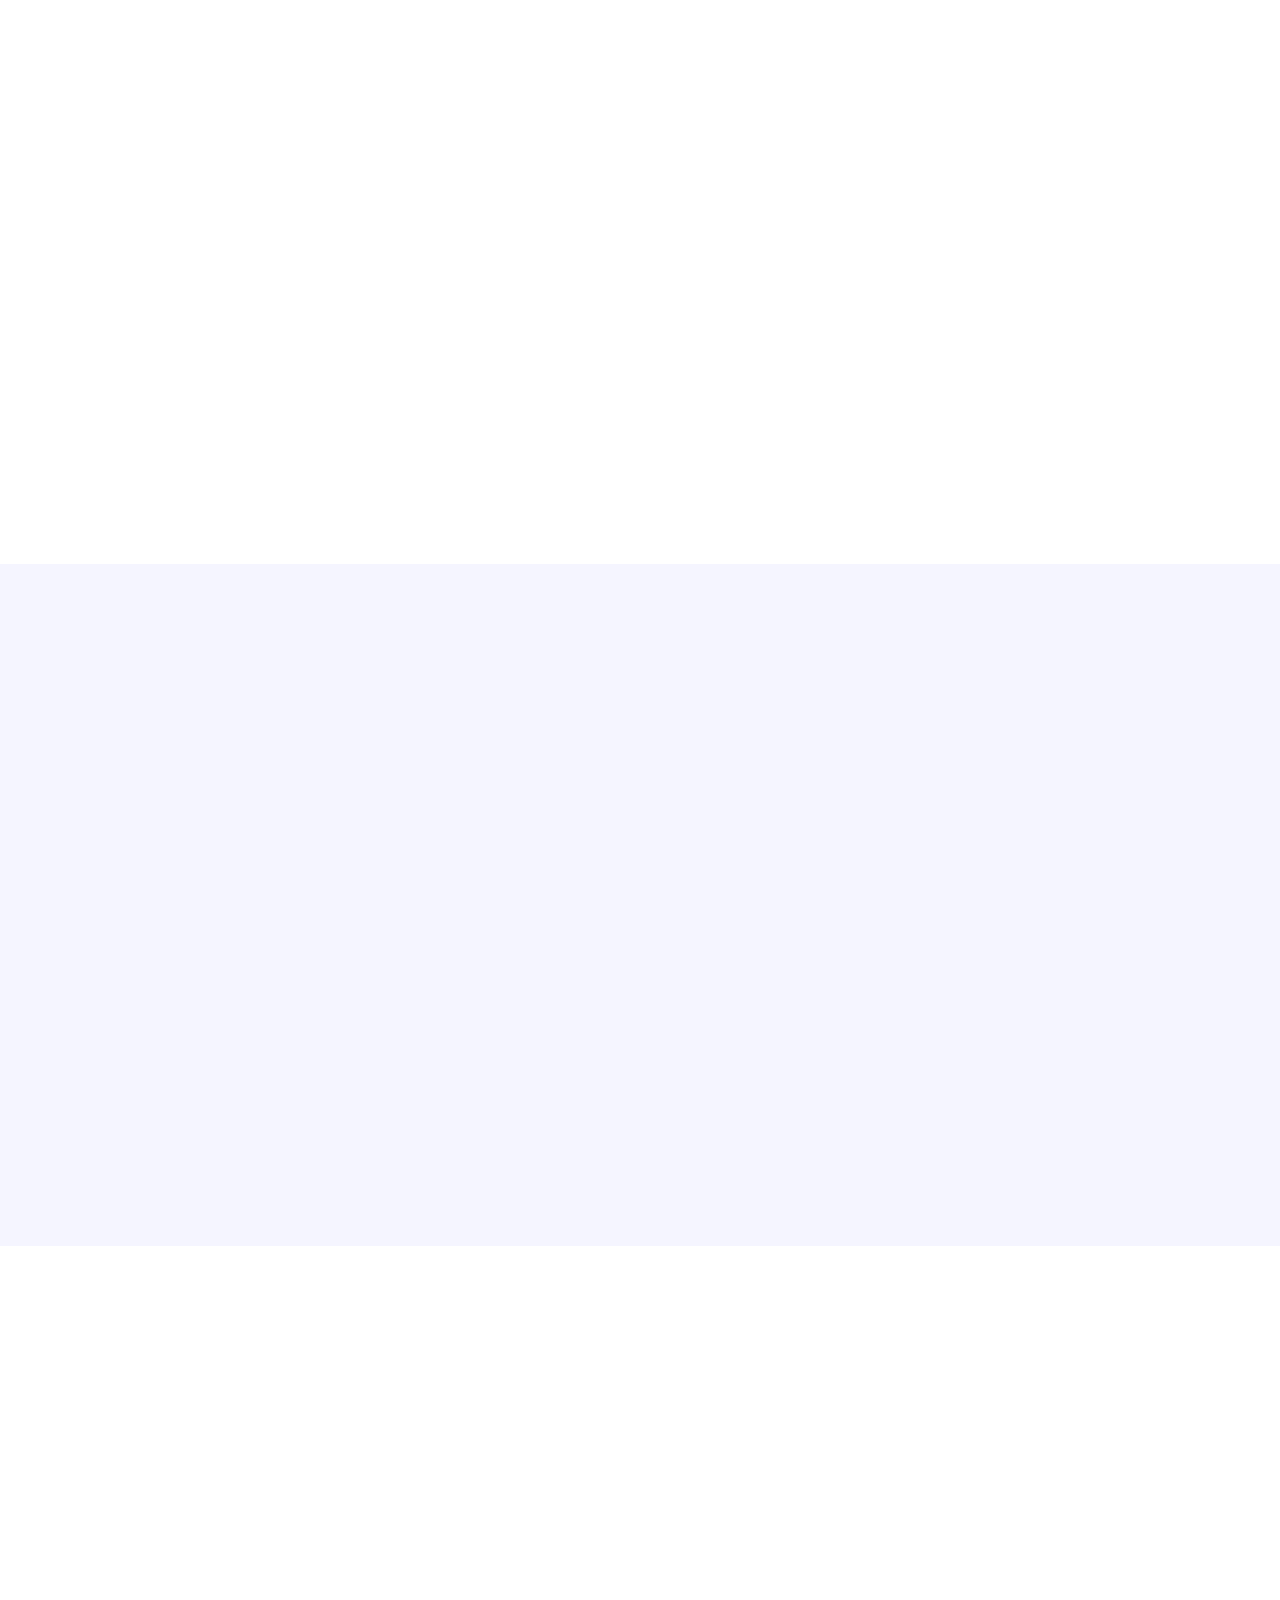
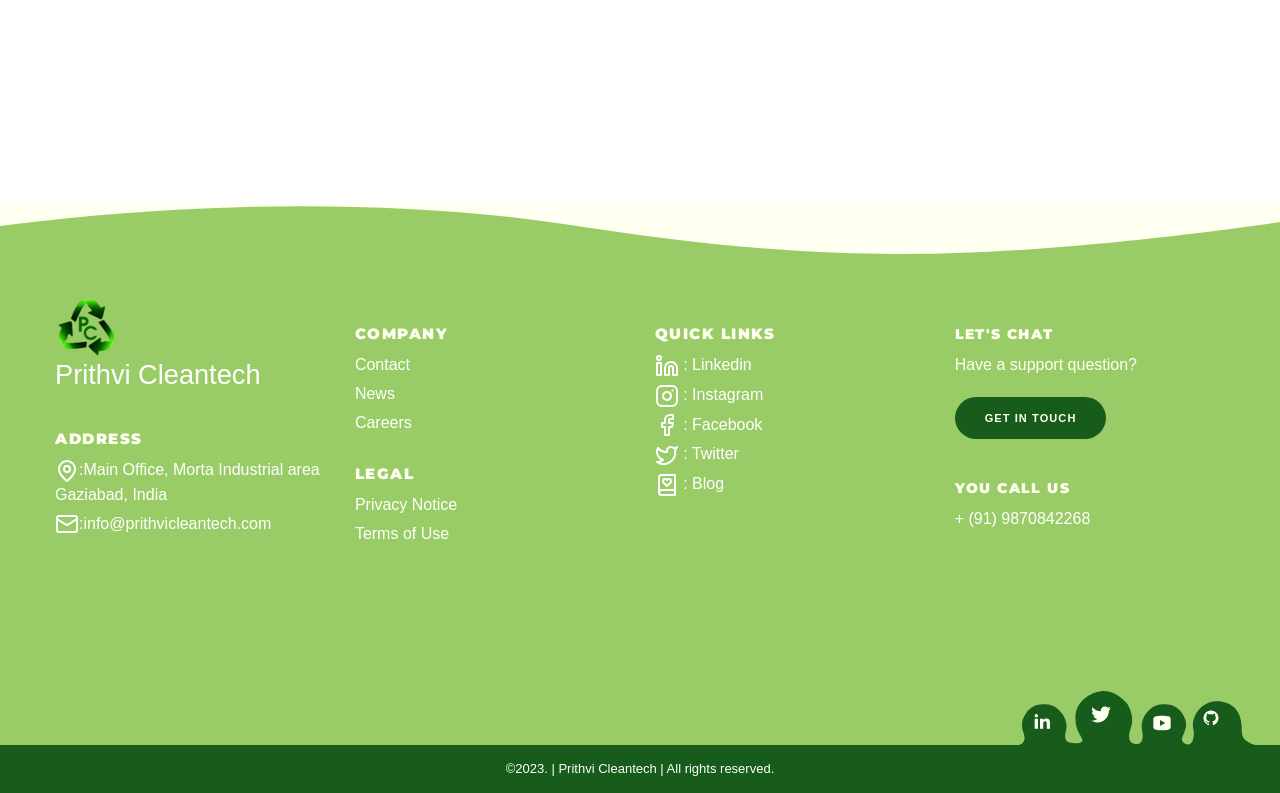
==== commit 4acbf51d: "Update index.html" ====
--- a/index.html
+++ b/index.html
@@ -52,7 +52,7 @@
           <li><a href="product.html">Product</a></li>
           <li><a href="ESG.html">ESG</a></li>
           <li><a href="#contact">Contact</a></li>
-          <li><a href="#pp.pdf" target="_blank">Contact</a></li>
+          <li><a href="#pp.pdf" target="_blank">Privacy Policy</a></li>
 
         </ul>
       </nav> <!-- .nav-menu -->
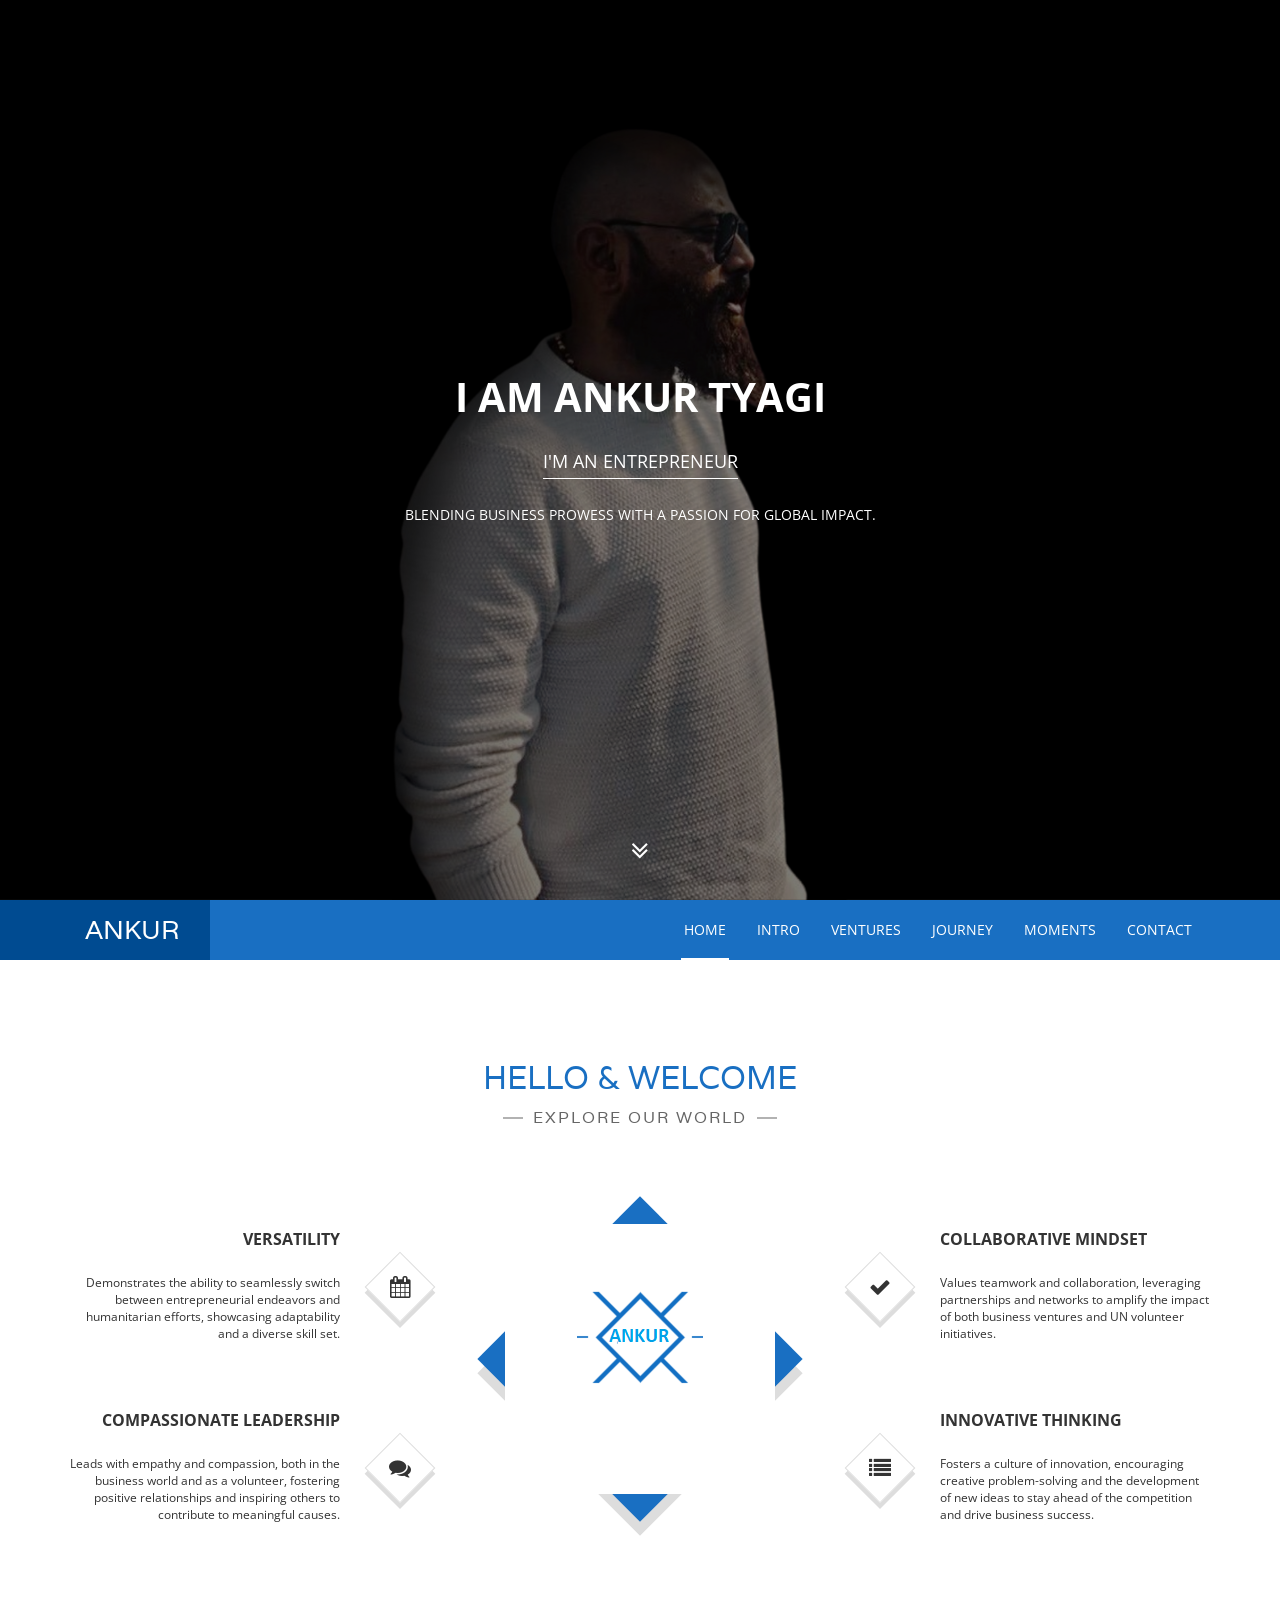
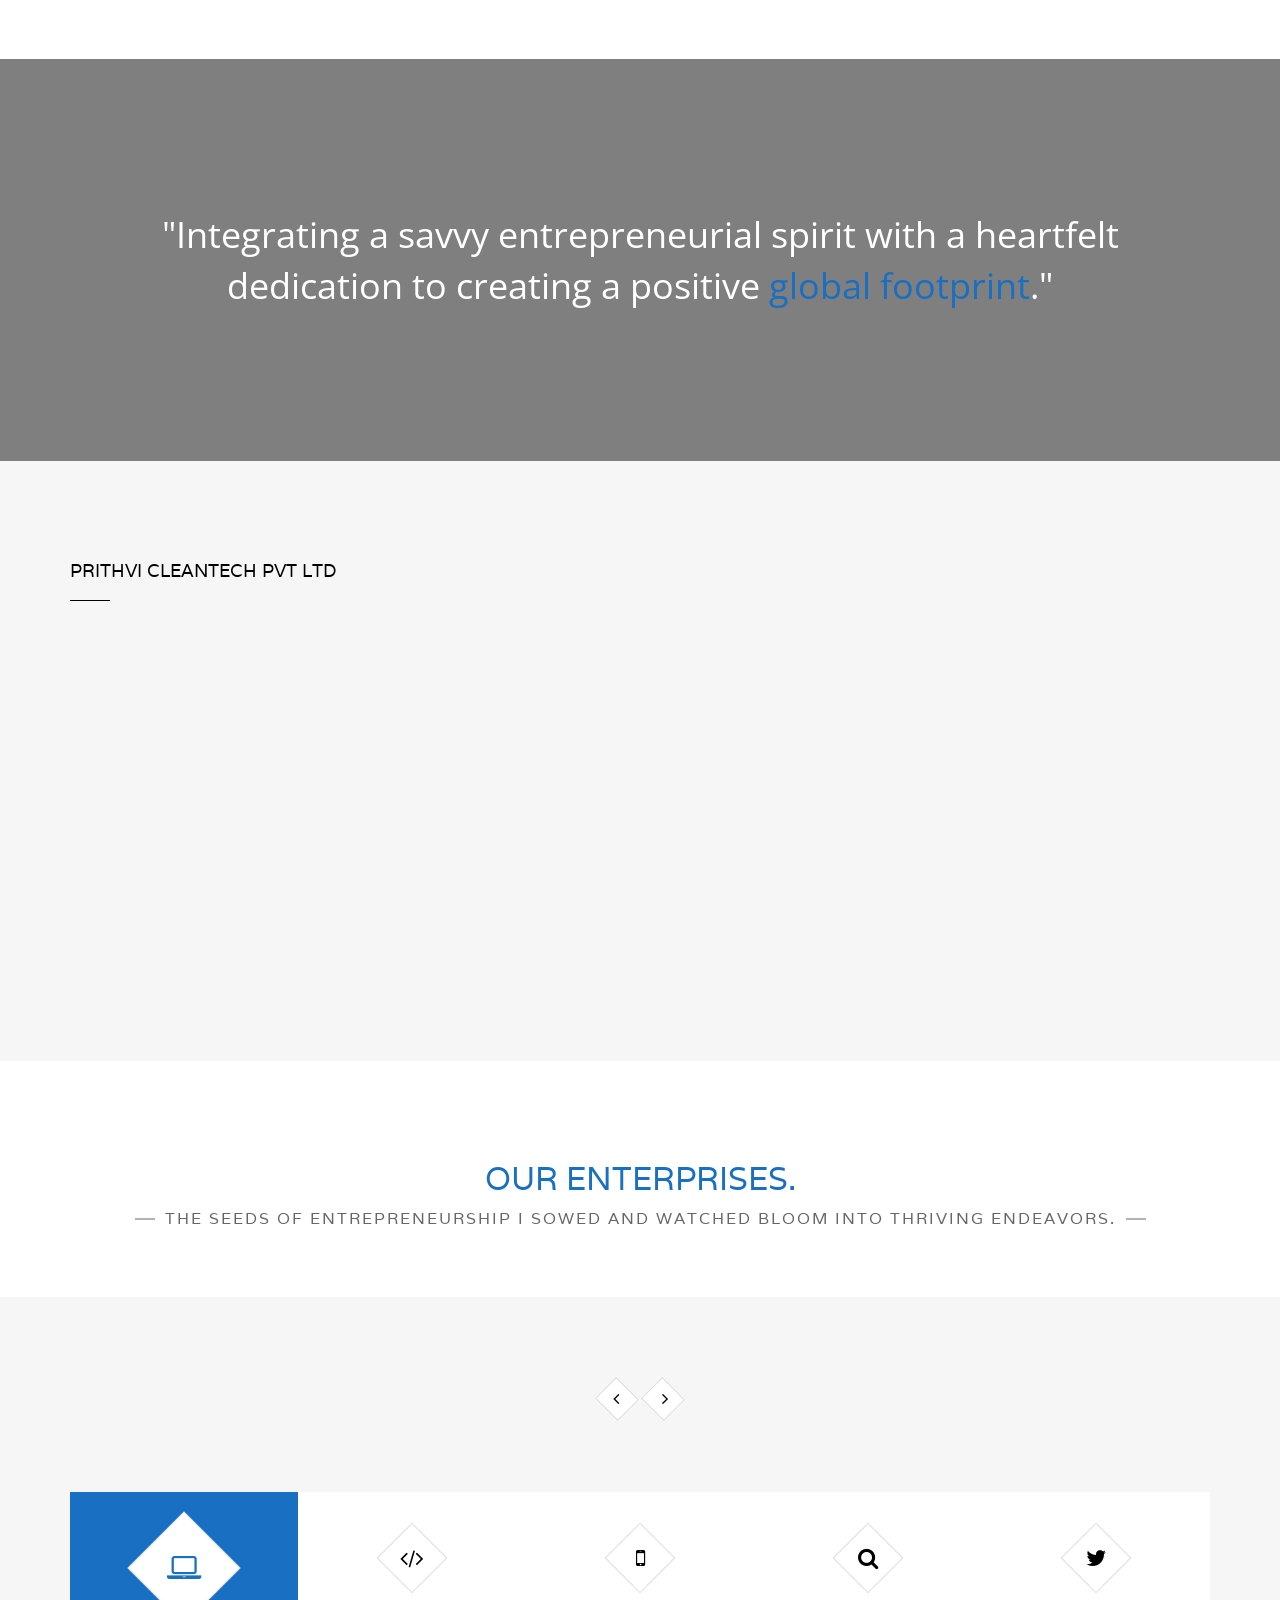
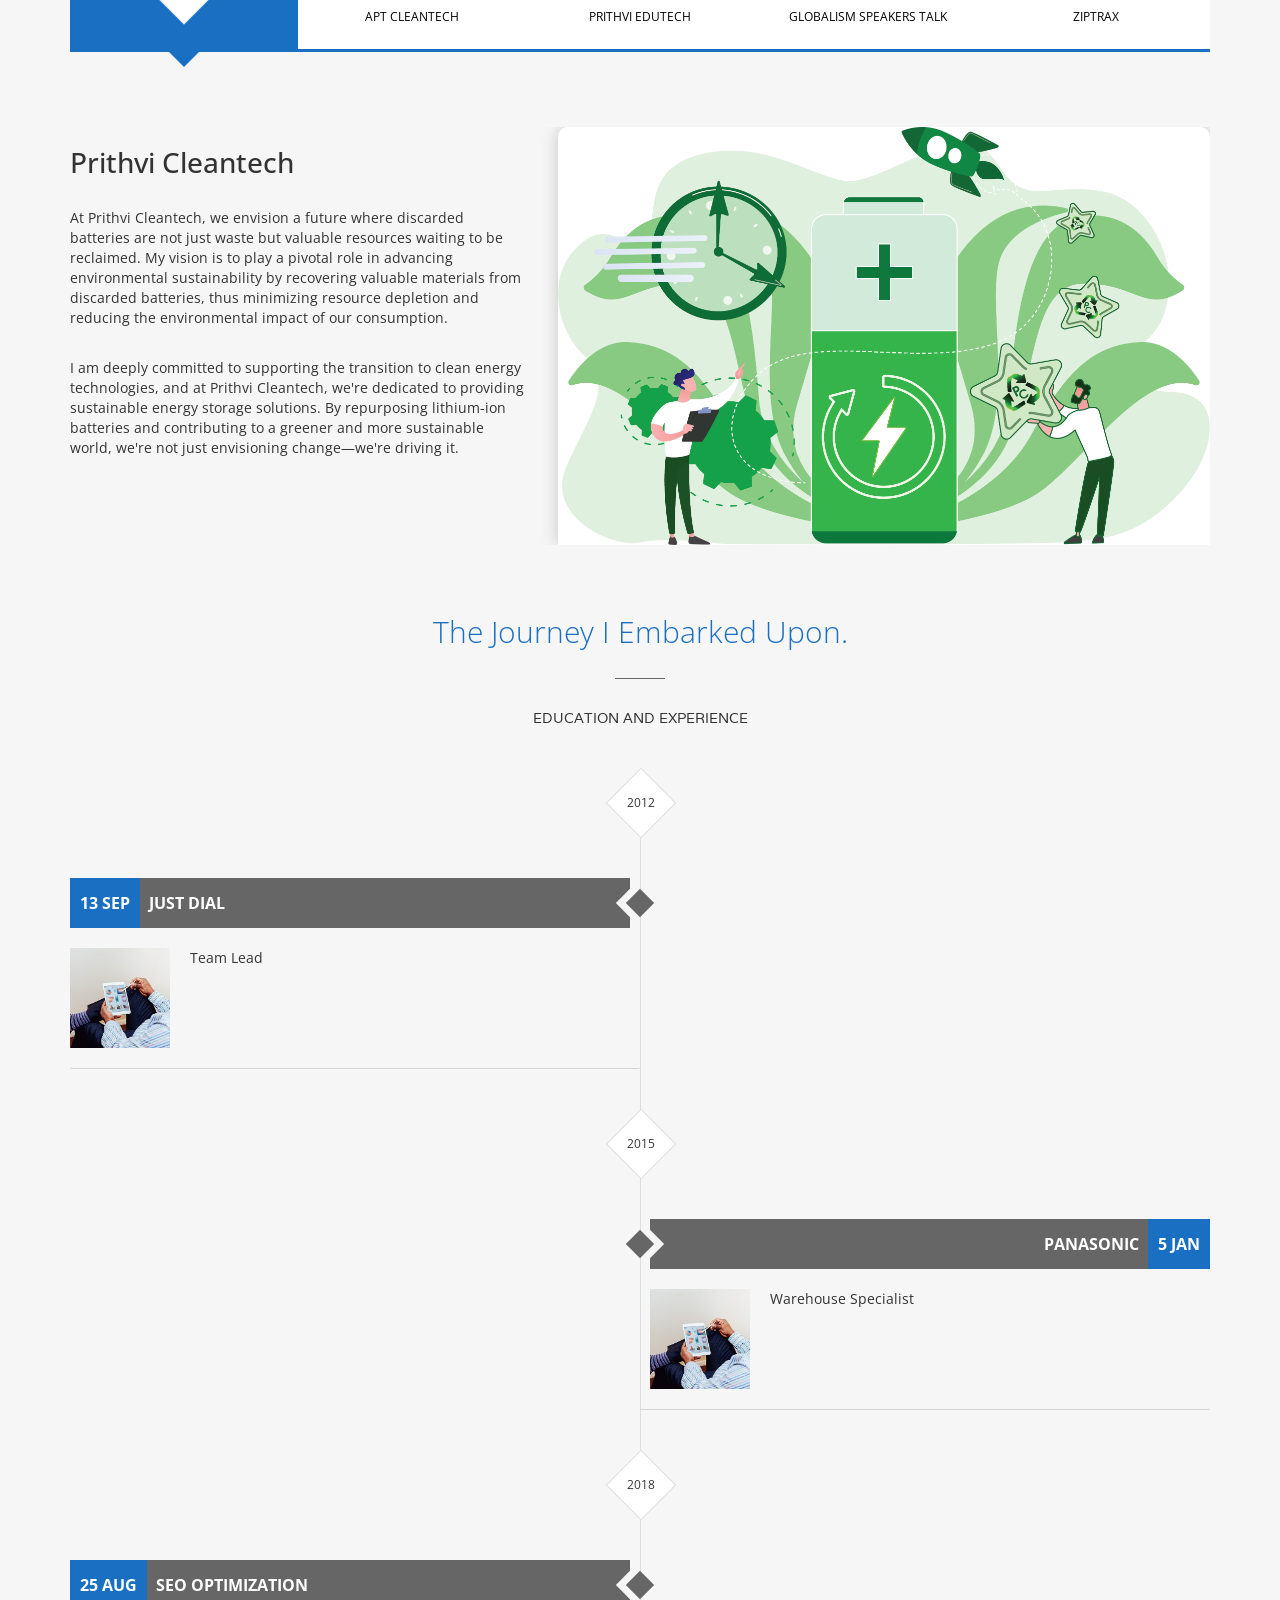
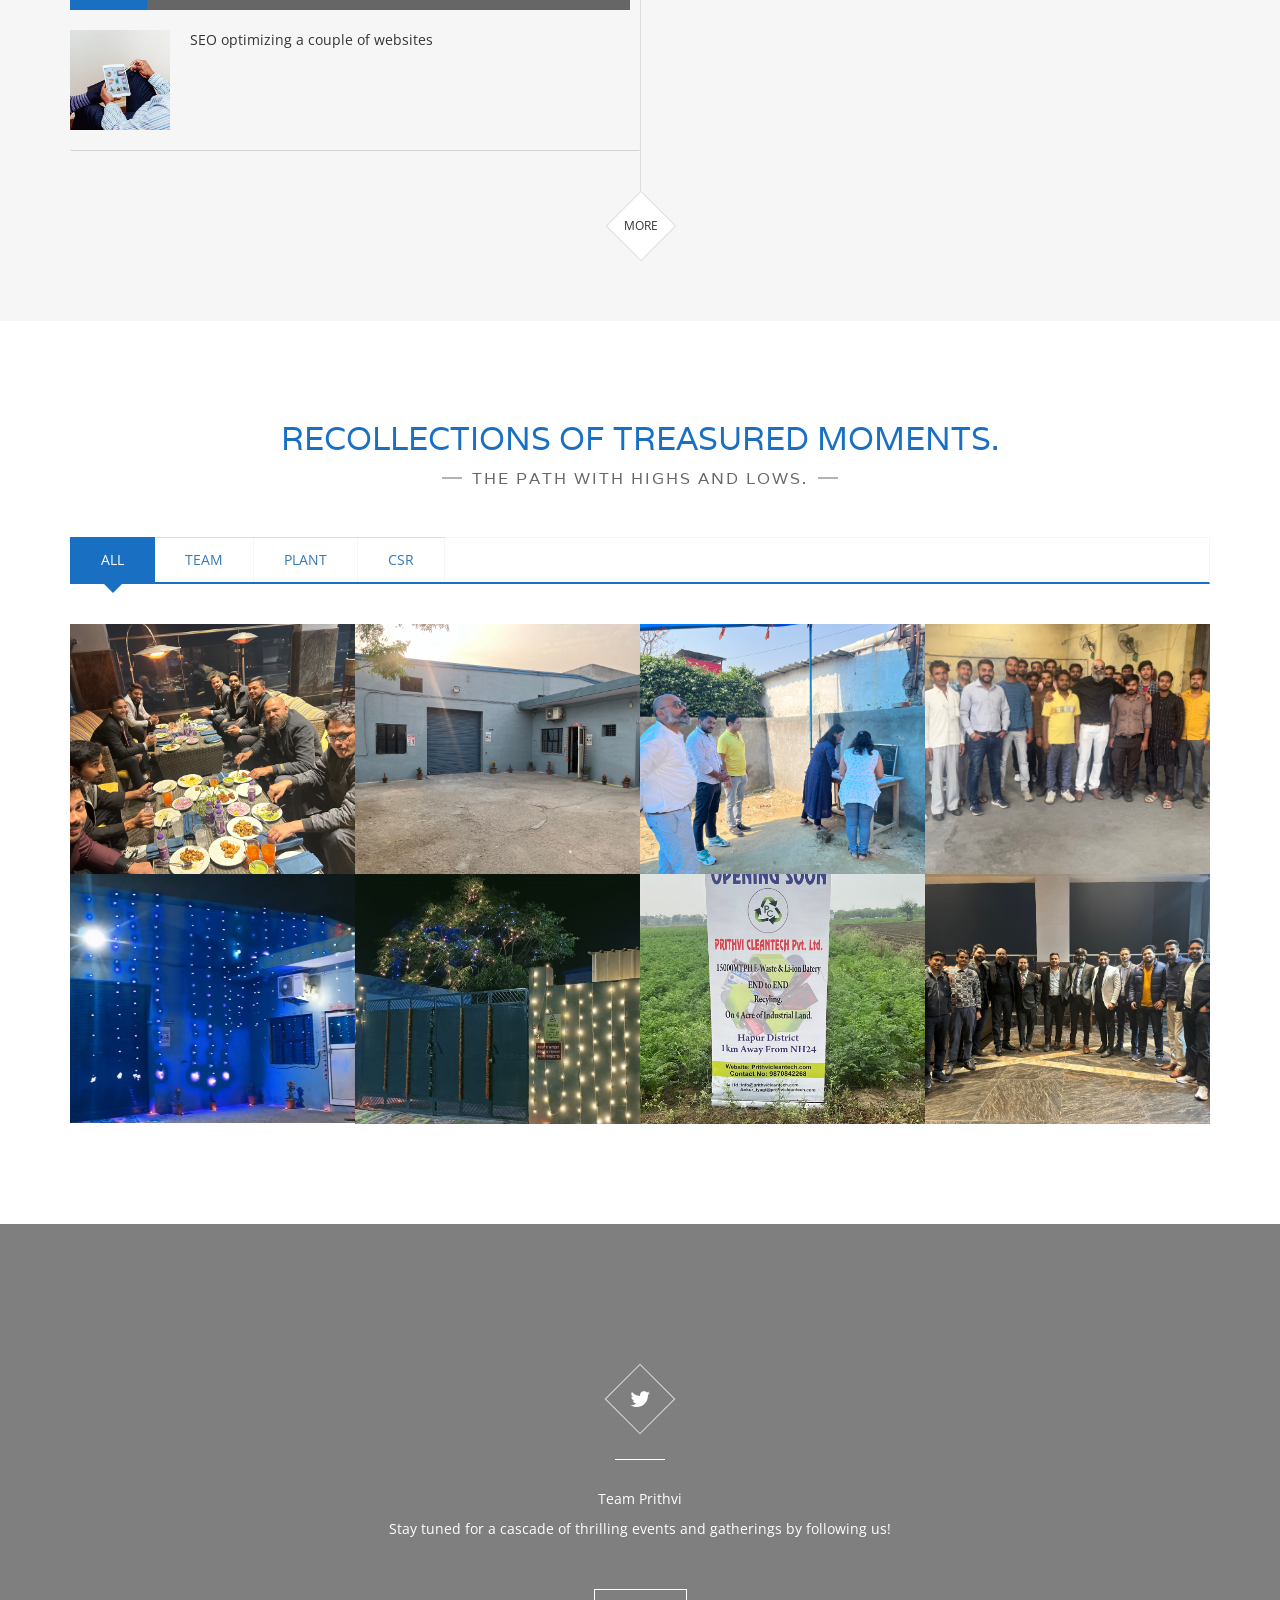
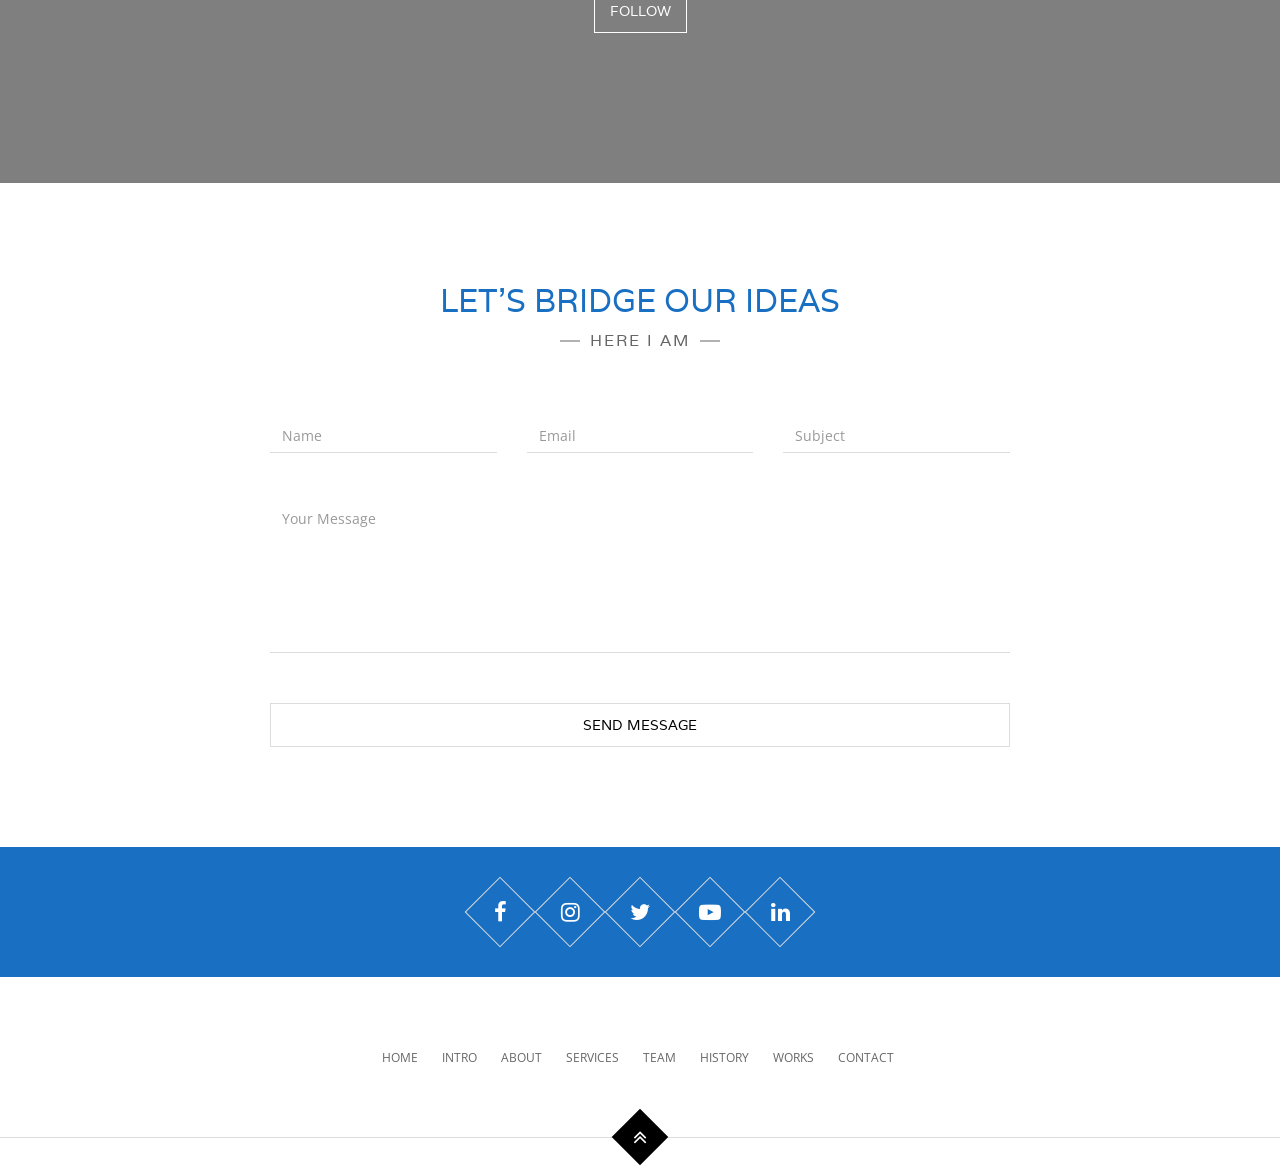
==== commit e39bc53e: "Add files via upload" ====
--- a/index.html
+++ b/index.html
@@ -1,654 +1,866 @@
-<!DOCTYPE html>
-<html lang="en">
-
-<head>
-  <meta charset="utf-8">
-  <meta content="width=device-width, initial-scale=1.0" name="viewport">
-
-  <title>Prithvi Cleantech</title>
-  <meta content="" name="descriptison">
-  <meta content="" name="keywords">
-
-  <!-- Favicons -->
-  <link href="assets/img/favicon.png" rel="icon">
-  <link href="assets/img/apple-touch-icon.png" rel="apple-touch-icon">
-
-  <!-- Google Fonts -->
-  <link href="https://fonts.googleapis.com/css?family=Open+Sans:300,300i,400,400i,600,600i,700,700i|Montserrat:300,300i,400,400i,500,500i,600,600i,700,700i|Poppins:300,300i,400,400i,500,500i,600,600i,700,700i" rel="stylesheet">
-
-  <!-- Vendor CSS Files -->
-  <link href="assets/vendor/bootstrap/css/bootstrap.min.css" rel="stylesheet">
-  <link href="assets/vendor/icofont/icofont.min.css" rel="stylesheet">
-  <link href="assets/vendor/boxicons/css/boxicons.min.css" rel="stylesheet">
-  <link href="assets/vendor/venobox/venobox.css" rel="stylesheet">
-  <link href="assets/vendor/remixicon/remixicon.css" rel="stylesheet">
-  <link href="assets/vendor/owl.carousel/assets/owl.carousel.min.css" rel="stylesheet">
-  <link href="assets/vendor/aos/aos.css" rel="stylesheet">
-
-  <!-- Template Main CSS File -->
-  <link href="assets/css/style.css" rel="stylesheet">
-  <link href="footer.css" rel="stylesheet">
-
-</head>
-
-<body>
-
-  <!-- ======= Header ======= -->
-  <header id="header" class="fixed-top d-flex align-items-center">
-    <div class="container d-flex align-items-center">
-
-      <div class="logo mr-auto">
-        <h1 class="text-light"><a href="index.html"><span><img src="logo.png"
-          class="img-fluid"></span><span>Prithvi Cleantech</span></a></h1>
-        <!-- Uncomment below if you prefer to use an image logo -->
-        <!-- <a href="index.html"><img src="assets/img/logo.png" alt="" class="img-fluid"></a>-->
-      </div>
-
-           <nav class="nav-menu d-none d-lg-block">
-        <ul>
-          <li class="active"><a href="#header">Home</a></li>
-          <li><a href="#about">About us</a></li>
-          <li><a href=process.html>Our Process</a></li>
-          <li><a href="product.html">Product</a></li>
-          <li><a href="ESG.html">ESG</a></li>
-          <li><a href="#contact">Contact</a></li>
-          <li><a href="#pp.pdf" target="_blank">Privacy Policy</a></li>
-
-        </ul>
-      </nav> <!-- .nav-menu -->
-
-    </div>
-  </header><!-- End Header -->
-
-  <!-- ======= Hero Section ======= -->
-  <section id="hero">
-
-    <div class="container">
-      <div class="row">
-        <div class="col-lg-7 pt-5 pt-lg-0 order-2 order-lg-1 d-flex align-items-center">
-          <div data-aos="zoom-out">
-            <h1>A Sustainable Spark For A Cleaner  <span>Future</span></h1>
-            <h2>Revitalizing tomorrow's energy with today's waste: Crafting eco-friendly, battery-grade materials from recycled Lithium Ion Batteries for a sustainable spark.</h2>
-            <div class="text-center text-lg-left">
-              <a href="#about" class="btn-get-started scrollto">Get Started</a>
-            </div>
-          </div>
-        </div>
-        <div class="col-lg-5 order-1 order-lg-2 hero-img" data-aos="zoom-out" data-aos-delay="300">
-          <img src="assets/img/hero-img.png" class="img-fluid animated" alt="">
-        </div>
-      </div>
-    </div>
-
-    <svg class="hero-waves" xmlns="http://www.w3.org/2000/svg" xmlns:xlink="http://www.w3.org/1999/xlink" viewBox="0 24 150 28 " preserveAspectRatio="none">
-      <defs>
-        <path id="wave-path" d="M-160 44c30 0 58-18 88-18s 58 18 88 18 58-18 88-18 58 18 88 18 v44h-352z">
-      </defs>
-      <g class="wave1">
-        <use xlink:href="#wave-path" x="50" y="3" fill="rgba(255,255,255, .1)">
-      </g>
-      <g class="wave2">
-        <use xlink:href="#wave-path" x="50" y="0" fill="rgba(255,255,255, .2)">
-      </g>
-      <g class="wave3">
-        <use xlink:href="#wave-path" x="50" y="9" fill="#fff">
-      </g>
-    </svg>
-
-  </section><!-- End Hero -->
-
-  <main id="main">
-
-    <!-- ======= About Section ======= -->
-    <section id="about" class="about">
-      <div class="container-fluid">
-
-        <div class="row">
-          <div class="col-xl-5 col-lg-6 video-box d-flex justify-content-center align-items-stretch" data-aos="fade-right">
-            
-          </div>
-
-          <div class="col-xl-7 col-lg-6 icon-boxes d-flex flex-column align-items-stretch justify-content-center py-5 px-lg-5" data-aos="fade-left">
-            <h3>About Prithvi Cleantech</h3>
-            <p>Prithvi Cleantech Private Limited was incorporated on 06 February 2021. It's India's leading Li-ion Battery Recycling company, along with which it holds a license for the recycling of up to 5000 metric tons of Lithium-ion batteries, committed to the 3Rs: Reuse, Recycle, and Reduce.<br> We specialize in environmentally-friendly processes that recover valuable materials like a black mass, lithium, bi-products, copper, Nickel, cobalt, aluminium, Manganese and plastic. These processes minimize CO2 emissions and conserve natural resources.</p>
-
-            <div class="icon-box" data-aos="zoom-in" data-aos-delay="100">
-              <div class="icon"><i class="bx bx-fingerprint"></i></div>
-              <h4 class="title"><a href="">R&D Plant</a></h4>
-              <p class="description">Prithvicleantech's primary focus is on research and innovation extends to advancing technologies for the existing energy framework and developing solutions necessary for the future solar economy.</p>
-            </div>
-
-            <div class="icon-box" data-aos="zoom-in" data-aos-delay="200">
-              <div class="icon"><i class="bx bx-gift"></i></div>
-              <h4 class="title"><a href="">Environmental Compliance</a></h4>
-              <p class="description">Our company is dedicated to maintaining the highest environmental standards in the production and disposal of lithium-ion batteries, ensuring sustainability and responsibility at every stage.</p>
-            </div>
-
-            <div class="icon-box" data-aos="zoom-in" data-aos-delay="300">
-              <div class="icon"><i class="bx bx-atom"></i></div>
-              <h4 class="title"><a href="">EPR</a></h4>
-              <p class="description">We seek to engage with stakeholders, suppliers, and partners to drive collective action toward sustainable lithium-ion battery practices, fostering awareness and responsibility across the value chain.</p>
-            </div>
-
-          </div>
-        </div>
-
-      </div>
-    </section><!-- End About Section -->
-
-  
-    <!-- ======= Details Section ======= -->
-    <section id="details" class="details">
-      <div class="container">
-
-        <div class="row content">
-          <div class="col-md-4" data-aos="fade-right">
-            <img src="assets/img/details-1.png" class="img-fluid" alt="">
-          </div>
-          <div class="col-md-8 pt-4" data-aos="fade-up">
-            <h3>Our Mission</h3>
-            <p class="font-italic">
-              PrithviCleantech is dedicated to revolutionizing waste recycling, focusing on lithium-ion battery waste through innovative management technology.
-            </p>
-            <ul>
-              <li><i class="icofont-check"></i> <b>Mission:</b> Provide environmentally responsible and effective solutions to clients, society, and stakeholders.</li>
-              <li><i class="icofont-check"></i> <b>State-of-the-art facility:</b> Launching a 4-acre facility in Hapur district, UP, in 2026.</li>
-              <li><i class="icofont-check"></i> <b>Capacity:</b> End-to-end recycling of 10,000 MT per annum of Li-ion batteries.</li>
-              <li><i class="icofont-check"></i> <b>Expansion:</b> In the process of acquiring an additional 10 acres for a specialized facility for lithium-ion batteries, e-waste, solar panels, vehicles, and tire recycling. </li>
-            </ul>
-            <p>
-              With a vision to lead the industry in revolutionizing waste recycling through innovative lithium-ion battery management technology, while promoting sustainability and responsible environmental solutions. Prithvicleantech aims to set the standard for providing employment, and education and contributing to a cleaner, greener world. 
-            </p>
-          </div>
-        </div>
-
-        <div class="row content">
-          <div class="col-md-4 order-1 order-md-2" data-aos="fade-left">
-            <img src="assets/img/details-2.png" class="img-fluid" alt="">
-          </div>
-          <div class="col-md-8 pt-5 order-2 order-md-1" data-aos="fade-up">
-            <h3>Why Recycle?</h3>
-            <p class="font-italic">
-              The demand for materials used in Lithium-ion batteries currently stands at approximately 1,200,000 metric tonnes in 2022, solely for Electric Vehicles. Projections indicate a substantial increase, reaching 7,500,000 metric tonnes by 2030.
-            </p>
-            <p>Considering the existing scarcity of Rare Earth metals, recycling used Lithium-ion cells becomes imperative. This is particularly crucial because nearly all of these Earth Metals can be recovered from these cells. By doing so, we can gradually diminish our reliance on mining activities and reintegrate these otherwise discarded resources into the market.</p> 
-            <p>
-            	This approach marks the initiation of a genuinely sustainable Circular Economy. 
-            </p>
-            
-          </div>
-        </div>
-
-        <div class="row content">
-          <div class="col-md-4" data-aos="fade-right">
-            <img src="assets/img/details-3.png" class="img-fluid" alt="">
-          </div>
-          <div class="col-md-8 pt-5" data-aos="fade-up">
-            <h3>Public Awareness</h3>
-            <p>Our strong commitment to promoting public awareness about the recycling of lithium-ion batteries through several impactful initiatives and strategies:	</p>
-            <ul>
-              <li><i class="icofont-check"></i> Our educational outreach programs promote lithium ion battery recycling through school presentations, College industrial visits, workshops and materials, raising awareness about responsible disposal.</li>
-              <li><i class="icofont-check"></i> Public Relations and Media Campaigns: We employ public relations and media campaigns to promote lithium ion battery recycling, using press releases, media interviews, and social media outreach to communicate its benefits to a wide audience.</li>
-              <li><i class="icofont-check"></i> Informational Resources and Content Creation: We create and distribute informative resources, including videos and online content to educate the public about lithium ion battery recycling, its environmental impact, and the value of recycled materials.</li>
-              <li><i class="icofont-check"></i>
-              	Ethical Commitment: Committed to ethical and sustainable practices, our efforts in public awareness aim to foster a culture of responsible battery disposal for a greener future.
-              </li>
-            </ul>
-           
-            <p>
-               
-
-Through these concerted efforts, Prithvi Cleantech has played a pivotal role in raising public awareness about the importance of recycling lithium-ion batteries. 
-</p>
-<p>By leveraging a multifaceted approach that encompasses education, media engagement, collaboration and informational resources our company has significantly contributed to shaping public attitudes and behaviours toward responsible battery disposal and recycling. 
-            </p>
-          </div>
-        </div>
-
-        <div class="row content" >
-          <div class="col-md-4 order-1 order-md-2" data-aos="fade-left">
-            <img src="assets/img/details-4.png" class="img-fluid" alt="">
-          </div>
-          <div class="col-md-8 pt-5 order-2 order-md-1" data-aos="fade-up">
-            <h3>Extended Producer Responsibility (EPR) </h3>
-            <p class="font-italic">
-               PrithviCleantech is committed to implementing proactive measures to minimize the ecological footprint of lithium-ion batteries, ensuring responsible production, usage, and disposal practices in alignment with sustainable principles.
-            </p>
-                      <ul>
-              <li><i class="icofont-check"></i> Embracing EPR necessitates a entire approach to the lifecycle of lithium-ion batteries, encompassing responsible sourcing of raw materials, manufacturing processes, product usage, and end-of-life disposition.</li>
-              <li><i class="icofont-check"></i> With EPR guiding our actions, we strive to minimize the environmental impact of lithium-ion batteries, including reducing resource consumption, emissions, and waste generation associated with their production and usage.</li>
-              <li><i class="icofont-check"></i> EPR encourages us to embrace a circular economy mindset, promoting battery reuse, recycling, and recovery to minimize the environmental burden of raw material extraction and waste disposal.</li>
-              <li><i class="icofont-check"></i>
-              	We are committed to complying with relevant regulations and standards governing the responsible management of lithium-ion batteries, ensuring adherence to legal requirements and ethical considerations.
-              </li>
-              <li><i class="icofont-check">
-              </i>
-              Through EPR, we seek to engage with stakeholders, suppliers, and partners to drive collective action toward sustainable lithium-ion battery practices, fostering awareness and responsibility across the value chain.
-   		       </li>
-            </ul>
-            <p>
-            	We prioritize our commitment to environmental stewardship, resource efficiency, and sustainable technology utilization.
-            </p>
-          </div>
-        </div>
-
-      </div>
-    </section><!-- End Details Section -->
-
-    <!-- ======= Gallery Section ======= -->
-    <section id="gallery" class="gallery">
-      <div class="container">
-
-        <div class="section-title" data-aos="fade-up">
-          <h2>SDGs</h2>
-          <p>Our Sustainable Development Goals​</p>
-        </div>
-
-        <div class="row no-gutters" data-aos="fade-left">
-
-          <div class="col-lg-3 col-md-4">
-            <div class="gallery-item" data-aos="zoom-in" data-aos-delay="100">
-              
-                <img src="assets/img/gallery/E_GIF_04.gif" alt="" class="img-fluid">
-              
-            </div>
-          </div>
-
-          <div class="col-lg-3 col-md-4">
-            <div class="gallery-item" data-aos="zoom-in" data-aos-delay="150">
-                <img src="assets/img/gallery/E_GIF_15.gif" alt="" class="img-fluid">
-              
-            </div>
-          </div>
-
-          <div class="col-lg-3 col-md-4">
-            <div class="gallery-item" data-aos="zoom-in" data-aos-delay="200">
-              
-                <img src="assets/img/gallery/E_GIF_07.gif" alt="" class="img-fluid">
-              
-            </div>
-          </div>
-
-          <div class="col-lg-3 col-md-4">
-            <div class="gallery-item" data-aos="zoom-in" data-aos-delay="250">
-                <img src="assets/img/gallery/E_GIF_09.gif" alt="" class="img-fluid">
-              
-            </div>
-          </div>
-
-          <div class="col-lg-3 col-md-4">
-            <div class="gallery-item" data-aos="zoom-in" data-aos-delay="300">
-                <img src="assets/img/gallery/E_GIF_11.gif" alt="" class="img-fluid">
-              
-            </div>
-          </div>
-
-          <div class="col-lg-3 col-md-4">
-            <div class="gallery-item" data-aos="zoom-in" data-aos-delay="350">
-                <img src="assets/img/gallery/E_GIF_12.gif" alt="" class="img-fluid">
-              
-            </div>
-          </div>
-
-          <div class="col-lg-3 col-md-4">
-            <div class="gallery-item" data-aos="zoom-in" data-aos-delay="400">
-                <img src="assets/img/gallery/E_GIF_13.gif" alt="" class="img-fluid">
-            </div>
-          </div>
-
-          <div class="col-lg-3 col-md-4">
-            <div class="gallery-item" data-aos="zoom-in" data-aos-delay="450">
-                <img src="assets/img/gallery/E_GIF_17.gif" alt="" class="img-fluid">
-            </div>
-          </div>
-
-        </div>
-
-      </div>
-    </section><!-- End Gallery Section -->
-
-    <!-- ======= Testimonials Section ======= -->
-  <!-- End Testimonials Section -->
-
-    <!-- ======= Team Section ======= -->
-    <section id="team" class="team">
-      <div class="container">
-
-        <div class="section-title" data-aos="fade-up">
-          <h2>Team</h2>
-          <p>Our Great Team</p>
-        </div>
-
-        <div class="row" data-aos="fade-left">
-
-
-          <div class="col-lg-3 col-md-6 mt-5 mt-md-0">
-            <div class="member" data-aos="zoom-in" data-aos-delay="200">
-              <div class="pic"><img src="assets/img/team/team-2.jpg" class="img-fluid" alt=""></div>
-              <div class="member-info">
-                <h4>Ankur Tyagi</h4>
-                <span>CEO</span>
-                <div class="social">
-                  <a href=""><i class="icofont-twitter"></i></a>
-                  <a href=""><i class="icofont-facebook"></i></a>
-                  <a href=""><i class="icofont-instagram"></i></a>
-                  <a href=""><i class="icofont-linkedin"></i></a>
-                </div>
-              </div>
-            </div>
-          </div>
-
-          <div class="col-lg-3 col-md-6 mt-5 mt-lg-0">
-            <div class="member" data-aos="zoom-in" data-aos-delay="300">
-              <div class="pic"><img src="assets/img/team/team-3.jpg" class="img-fluid" alt=""></div>
-              <div class="member-info">
-                <h4>Anita Tyagi</h4>
-                <span>COO</span>
-                <div class="social">
-                  <a href=""><i class="icofont-twitter"></i></a>
-                  <a href=""><i class="icofont-facebook"></i></a>
-                  <a href=""><i class="icofont-instagram"></i></a>
-                  <a href=""><i class="icofont-linkedin"></i></a>
-                </div>
-              </div>
-            </div>
-          </div>
-
-        </div>
-
-      </div>
-    </section><!-- End Team Section -->
-
-    
-    <!-- ======= F.A.Q Section ======= -->
-    <section id="faq" class="faq section-bg">
-      <div class="container">
-
-        <div class="section-title" data-aos="fade-up">
-          <h2>F.A.Q</h2>
-          <p>Frequently Asked Questions</p>
-        </div>
-
-        <div class="faq-list">
-          <ul>
-            <li data-aos="fade-up">
-              <i class="bx bx-help-circle icon-help"></i> <a data-toggle="collapse" class="collapse" href="#faq-list-1">What types of lithium-ion batteries can be recycled by your company? <i class="bx bx-chevron-down icon-show"></i><i class="bx bx-chevron-up icon-close"></i></a>
-              <div id="faq-list-1" class="collapse show" data-parent=".faq-list">
-                <p>
-                  We accept various types of lithium-ion batteries for recycling, including those used in consumer electronics, electric vehicles, energy storage systems, and more. 
-                </p>
-              </div>
-            </li>
-
-            <li data-aos="fade-up" data-aos-delay="100">
-              <i class="bx bx-help-circle icon-help"></i> <a data-toggle="collapse" href="#faq-list-2" class="collapsed"> Where can I drop off my old lithium-ion batteries for recycling? <i class="bx bx-chevron-down icon-show"></i><i class="bx bx-chevron-up icon-close"></i></a>
-              <div id="faq-list-2" class="collapse" data-parent=".faq-list">
-                <p>
-                  You can drop off your old lithium-ion batteries at designated collection points, which may include our recycling facilities, authorized collection centers, retail locations, or scheduled collection events. Please check our website for specific drop-off locations and instructions.
-                </p>
-              </div>
-            </li>
-
-            <li data-aos="fade-up" data-aos-delay="200">
-              <i class="bx bx-help-circle icon-help"></i> <a data-toggle="collapse" href="#faq-list-3" class="collapsed">Can I schedule a pickup for a large quantity of lithium-ion batteries to be recycled? <i class="bx bx-chevron-down icon-show"></i><i class="bx bx-chevron-up icon-close"></i></a>
-              <div id="faq-list-3" class="collapse" data-parent=".faq-list">
-                <p>
-                  Yes, we offer pickup services for large quantities of lithium-ion batteries, making the recycling process convenient for businesses, organizations, and individuals with significant volumes of batteries to recycle. Contact our customer service to schedule a pickup.
-                </p>
-              </div>
-            </li>
-
-            <li data-aos="fade-up" data-aos-delay="300">
-              <i class="bx bx-help-circle icon-help"></i> <a data-toggle="collapse" href="#faq-list-4" class="collapsed">Are there any safety considerations when recycling lithium-ion batteries? <i class="bx bx-chevron-down icon-show"></i><i class="bx bx-chevron-up icon-close"></i></a>
-              <div id="faq-list-4" class="collapse" data-parent=".faq-list">
-                <p>
-                  Safety is paramount in handling lithium-ion batteries. It is important to ensure that the batteries are handled and transported according to safety guidelines to prevent potential hazards associated with battery damage or thermal events. We follow strict safety protocols in the recycling process to minimize risks.
-                </p>
-              </div>
-            </li>
-
-            <li data-aos="fade-up" data-aos-delay="400">
-              <i class="bx bx-help-circle icon-help"></i> <a data-toggle="collapse" href="#faq-list-5" class="collapsed"> How are the recycled materials from the lithium-ion batteries used? <i class="bx bx-chevron-down icon-show"></i><i class="bx bx-chevron-up icon-close"></i></a>
-              <div id="faq-list-5" class="collapse" data-parent=".faq-list">
-                <p>
-                  The materials recovered from recycled lithium-ion batteries, such as lithium, cobalt, and nickel, are sold and can be used to manufacture new batteries and other products, supporting a more sustainable supply chain for battery production by other companies.
-                </p>
-              </div>
-            </li>
-
-          </ul>
-        </div>
-
-      </div>
-    </section><!-- End F.A.Q Section -->
-
-    <!-- ======= Contact Section ======= -->
-    <section id="contact" class="contact">
-      <div class="container">
-
-        <div class="section-title" data-aos="fade-up">
-          <h2>Contact</h2>
-          <p>Contact Us</p>
-        </div>
-
-        <div class="row">
-
-          <div class="col-lg-4" data-aos="fade-right" data-aos-delay="100">
-            <div class="info">
-              <div class="address">
-                <i class="icofont-google-map"></i>
-                <h4>Location:</h4>
-                <p>Main Office, Morta Industrial area Gaziabad, India</p>
-              </div>
-
-              <div class="email">
-                <i class="icofont-envelope"></i>
-                <h4>Email:</h4>
-                <p>info@prithvicleantech.com</p>
-              </div>
-
-              <div class="phone">
-                <i class="icofont-phone"></i>
-                <h4>Call:</h4>
-                <p>+ (91) 9870842268</p>
-                <p>+ (91) 8279681392</p>
-              </div>
-
-            </div>
-
-          </div>
-
-          <div class="col-lg-8 mt-5 mt-lg-0" data-aos="fade-left" data-aos-delay="200">
-
-            <form action="forms/contact.php" method="post" role="form" class="php-email-form">
-              <div class="form-row">
-                <div class="col-md-6 form-group">
-                  <input type="text" name="name" class="form-control" id="name" placeholder="Your Name" data-rule="minlen:4" data-msg="Please enter at least 4 chars" />
-                  <div class="validate"></div>
-                </div>
-                <div class="col-md-6 form-group">
-                  <input type="email" class="form-control" name="email" id="email" placeholder="Your Email" data-rule="email" data-msg="Please enter a valid email" />
-                  <div class="validate"></div>
-                </div>
-              </div>
-              <div class="form-group">
-                <input type="text" class="form-control" name="subject" id="subject" placeholder="Subject" data-rule="minlen:4" data-msg="Please enter at least 8 chars of subject" />
-                <div class="validate"></div>
-              </div>
-              <div class="form-group">
-                <textarea class="form-control" name="message" rows="5" data-rule="required" data-msg="Please write something for us" placeholder="Message"></textarea>
-                <div class="validate"></div>
-              </div>
-              <div class="mb-3">
-                <div class="loading">Loading</div>
-                <div class="error-message"></div>
-                <div class="sent-message">Your message has been sent. Thank you!</div>
-              </div>
-              <div class="text-center"><button type="submit">Send Message</button></div>
-            </form>
-
-          </div>
-
-        </div>
-
-      </div>
-    </section><!-- End Contact Section -->
-
-  </main><!-- End #main -->
-
-
-
-
-
-<div class="pg-footer">
-  <footer class="footer">
-    <svg class="footer-wave-svg" xmlns="http://www.w3.org/2000/svg" viewBox="0 0 1200 100" preserveAspectRatio="none">
-      <path class="footer-wave-path" d="M851.8,100c125,0,288.3-45,348.2-64V0H0v44c3.7-1,7.3-1.9,11-2.9C80.7,22,151.7,10.8,223.5,6.3C276.7,2.9,330,4,383,9.8 c52.2,5.7,103.3,16.2,153.4,32.8C623.9,71.3,726.8,100,851.8,100z"></path>
-    </svg>
-    <div class="footer-content">
-      <div class="footer-content-column">
-        <div class="footer-logo">
-          <a class="footer-logo-link" href="#">
-            <span class="hidden-link-text">Prithvi Cleantech</span>
-            <img src="logo.png">
-            <h1 style="font-family:'Franklin Gothic Medium', 'Arial Narrow', Arial, sans-serif; font-size: 1.7rem;">Prithvi Cleantech</h1>
-          
-          </a>
-        </div>
-        <div class="footer-menu">
-          <h2 class="footer-menu-name"> address</h2>
-          <ul id="menu-get-started" class="footer-menu-list">
-            <li class="menu-item menu-item-type-post_type menu-item-object-product">
-              <a href="#"><svg xmlns="http://www.w3.org/2000/svg" width="24" height="24" viewBox="0 0 24 24" fill="none" stroke="currentColor" stroke-width="2" stroke-linecap="round" stroke-linejoin="round" class="lucide lucide-map-pin"><path d="M20 10c0 6-8 12-8 12s-8-6-8-12a8 8 0 0 1 16 0Z"/><circle cx="12" cy="10" r="3"/></svg>:Main Office, Morta Industrial area Gaziabad, India</a>
-            </li>
-            <li class="menu-item menu-item-type-post_type menu-item-object-product">
-              <a href="#"><svg xmlns="http://www.w3.org/2000/svg" width="24" height="24" viewBox="0 0 24 24" fill="none" stroke="currentColor" stroke-width="2" stroke-linecap="round" stroke-linejoin="round" class="lucide lucide-mail"><rect width="20" height="16" x="2" y="4" rx="2"/><path d="m22 7-8.97 5.7a1.94 1.94 0 0 1-2.06 0L2 7"/></svg>:info@prithvicleantech.com</a>
-            </li>
-           
-          </ul>
-        </div>
-      </div>
-      <div class="footer-content-column">
-        <div class="footer-menu">
-          <h2 class="footer-menu-name"> Company</h2>
-          <ul id="menu-company" class="footer-menu-list">
-            <li class="menu-item menu-item-type-post_type menu-item-object-page">
-              <a href="#">Contact</a>
-            </li>
-            <li class="menu-item menu-item-type-taxonomy menu-item-object-category">
-              <a href="#">News</a>
-            </li>
-            <li class="menu-item menu-item-type-post_type menu-item-object-page">
-              <a href="#">Careers</a>
-            </li>
-          </ul>
-        </div>
-        <div class="footer-menu">
-          <h2 class="footer-menu-name"> Legal</h2>
-          <ul id="menu-legal" class="footer-menu-list">
-            <li class="menu-item menu-item-type-post_type menu-item-object-page menu-item-privacy-policy menu-item-170434">
-              <a href="#">Privacy Notice</a>
-            </li>
-            <li class="menu-item menu-item-type-post_type menu-item-object-page">
-              <a href="#">Terms of Use</a>
-            </li>
-          </ul>
-        </div>
-      </div>
-      <div class="footer-content-column">
-        <div class="footer-menu">
-          <h2 class="footer-menu-name"> Quick Links</h2>
-          <ul id="menu-quick-links" class="footer-menu-list">
-            <li class="menu-item menu-item-type-custom menu-item-object-custom">
-              <a target="_blank" rel="noopener noreferrer" href="#"><svg xmlns="http://www.w3.org/2000/svg" width="24" height="24" viewBox="0 0 24 24" fill="none" stroke="currentColor" stroke-width="2" stroke-linecap="round" stroke-linejoin="round" class="lucide lucide-linkedin"><path d="M16 8a6 6 0 0 1 6 6v7h-4v-7a2 2 0 0 0-2-2 2 2 0 0 0-2 2v7h-4v-7a6 6 0 0 1 6-6z"/><rect width="4" height="12" x="2" y="9"/><circle cx="4" cy="4" r="2"/></svg> : Linkedin</a>
-            </li>
-            <li class="menu-item menu-item-type-custom menu-item-object-custom">
-              <a target="_blank" rel="noopener noreferrer" href="#"><svg xmlns="http://www.w3.org/2000/svg" width="24" height="24" viewBox="0 0 24 24" fill="none" stroke="currentColor" stroke-width="2" stroke-linecap="round" stroke-linejoin="round" class="lucide lucide-instagram"><rect width="20" height="20" x="2" y="2" rx="5" ry="5"/><path d="M16 11.37A4 4 0 1 1 12.63 8 4 4 0 0 1 16 11.37z"/><line x1="17.5" x2="17.51" y1="6.5" y2="6.5"/></svg> : Instagram</a>
-            </li>
-            <li class="menu-item menu-item-type-post_type menu-item-object-page">
-              <a href="#"><svg xmlns="http://www.w3.org/2000/svg" width="24" height="24" viewBox="0 0 24 24" fill="none" stroke="currentColor" stroke-width="2" stroke-linecap="round" stroke-linejoin="round" class="lucide lucide-facebook"><path d="M18 2h-3a5 5 0 0 0-5 5v3H7v4h3v8h4v-8h3l1-4h-4V7a1 1 0 0 1 1-1h3z"/></svg> : Facebook</a>
-            </li>
-            <li class="menu-item menu-item-type-post_type menu-item-object-page">
-              <a href="#"><svg xmlns="http://www.w3.org/2000/svg" width="24" height="24" viewBox="0 0 24 24" fill="none" stroke="currentColor" stroke-width="2" stroke-linecap="round" stroke-linejoin="round" class="lucide lucide-twitter"><path d="M22 4s-.7 2.1-2 3.4c1.6 10-9.4 17.3-18 11.6 2.2.1 4.4-.6 6-2C3 15.5.5 9.6 3 5c2.2 2.6 5.6 4.1 9 4-.9-4.2 4-6.6 7-3.8 1.1 0 3-1.2 3-1.2z"/></svg> : Twitter</a>
-            </li>
-            <li class="menu-item menu-item-type-post_type_archive menu-item-object-customer">
-              <a href="#"><svg xmlns="http://www.w3.org/2000/svg" width="24" height="24" viewBox="0 0 24 24" fill="none" stroke="currentColor" stroke-width="2" stroke-linecap="round" stroke-linejoin="round" class="lucide lucide-book-heart"><path d="M4 19.5v-15A2.5 2.5 0 0 1 6.5 2H20v20H6.5a2.5 2.5 0 0 1 0-5H20"/><path d="M16 8.2C16 7 15 6 13.8 6c-.8 0-1.4.3-1.8.9-.4-.6-1-.9-1.8-.9C9 6 8 7 8 8.2c0 .6.3 1.2.7 1.6h0C10 11.1 12 13 12 13s2-1.9 3.3-3.1h0c.4-.4.7-1 .7-1.7z"/></svg> : Blog</a></li>
-        
-          </ul>
-        </div>
-      </div>
-      <div class="footer-content-column">
-        <div class="footer-call-to-action">
-          <h2 class="footer-call-to-action-title"> Let's Chat</h2>
-          <p class="footer-call-to-action-description"> Have a support question?</p>
-          <a class="footer-call-to-action-button button" href="#" target="_self"> Get in Touch </a>
-        </div>
-        <div class="footer-call-to-action">
-          <h2 class="footer-call-to-action-title"> You Call Us</h2>
-          <p class="footer-call-to-action-link-wrapper"> <a class="footer-call-to-action-link" href="tel:0124-64XXXX" target="_self"> + (91) 9870842268 </a></p>
-        </div>
-      </div>
-      <div class="footer-social-links"> <svg class="footer-social-amoeba-svg" xmlns="http://www.w3.org/2000/svg" viewBox="0 0 236 54">
-          <path class="footer-social-amoeba-path" d="M223.06,43.32c-.77-7.2,1.87-28.47-20-32.53C187.78,8,180.41,18,178.32,20.7s-5.63,10.1-4.07,16.7-.13,15.23-4.06,15.91-8.75-2.9-6.89-7S167.41,36,167.15,33a18.93,18.93,0,0,0-2.64-8.53c-3.44-5.5-8-11.19-19.12-11.19a21.64,21.64,0,0,0-18.31,9.18c-2.08,2.7-5.66,9.6-4.07,16.69s.64,14.32-6.11,13.9S108.35,46.5,112,36.54s-1.89-21.24-4-23.94S96.34,0,85.23,0,57.46,8.84,56.49,24.56s6.92,20.79,7,24.59c.07,2.75-6.43,4.16-12.92,2.38s-4-10.75-3.46-12.38c1.85-6.6-2-14-4.08-16.69a21.62,21.62,0,0,0-18.3-9.18C13.62,13.28,9.06,19,5.62,24.47A18.81,18.81,0,0,0,3,33a21.85,21.85,0,0,0,1.58,9.08,16.58,16.58,0,0,1,1.06,5A6.75,6.75,0,0,1,0,54H236C235.47,54,223.83,50.52,223.06,43.32Z"></path>
-        </svg>
-        <a class="footer-social-link linkedin" href="#" target="_blank">
-          <span class="hidden-link-text">Linkedin</span>
-          <svg class="footer-social-icon-svg" xmlns="http://www.w3.org/2000/svg"
-            viewBox="0 0 30 30">
-            <path class="footer-social-icon-path" d="M9,25H4V10h5V25z M6.501,8C5.118,8,4,6.879,4,5.499S5.12,3,6.501,3C7.879,3,9,4.121,9,5.499C9,6.879,7.879,8,6.501,8z M27,25h-4.807v-7.3c0-1.741-0.033-3.98-2.499-3.98c-2.503,0-2.888,1.896-2.888,3.854V25H12V9.989h4.614v2.051h0.065 c0.642-1.18,2.211-2.424,4.551-2.424c4.87,0,5.77,3.109,5.77,7.151C27,16.767,27,25,27,25z"></path>
-          </svg>
-        </a>
-        <a class="footer-social-link twitter" href="#" target="_blank">
-          <span class="hidden-link-text">Twitter</span>
-          <svg class="footer-social-icon-svg" xmlns="http://www.w3.org/2000/svg" viewBox="0 0 26 26">
-            <path class="footer-social-icon-path" d="M 25.855469 5.574219 C 24.914063 5.992188 23.902344 6.273438 22.839844 6.402344 C 23.921875 5.75 24.757813 4.722656 25.148438 3.496094 C 24.132813 4.097656 23.007813 4.535156 21.8125 4.769531 C 20.855469 3.75 19.492188 3.113281 17.980469 3.113281 C 15.082031 3.113281 12.730469 5.464844 12.730469 8.363281 C 12.730469 8.773438 12.777344 9.175781 12.867188 9.558594 C 8.503906 9.339844 4.636719 7.246094 2.046875 4.070313 C 1.59375 4.847656 1.335938 5.75 1.335938 6.714844 C 1.335938 8.535156 2.261719 10.140625 3.671875 11.082031 C 2.808594 11.054688 2 10.820313 1.292969 10.425781 C 1.292969 10.449219 1.292969 10.46875 1.292969 10.492188 C 1.292969 13.035156 3.101563 15.15625 5.503906 15.640625 C 5.0625 15.761719 4.601563 15.824219 4.121094 15.824219 C 3.78125 15.824219 3.453125 15.792969 3.132813 15.730469 C 3.800781 17.8125 5.738281 19.335938 8.035156 19.375 C 6.242188 20.785156 3.976563 21.621094 1.515625 21.621094 C 1.089844 21.621094 0.675781 21.597656 0.265625 21.550781 C 2.585938 23.039063 5.347656 23.90625 8.3125 23.90625 C 17.96875 23.90625 23.25 15.90625 23.25 8.972656 C 23.25 8.742188 23.246094 8.515625 23.234375 8.289063 C 24.261719 7.554688 25.152344 6.628906 25.855469 5.574219 "></path>
-          </svg>
-        </a>
-        <a class="footer-social-link youtube" href="#" target="_blank">
-          <span class="hidden-link-text">Youtube</span>
-          <svg class="footer-social-icon-svg" xmlns="http://www.w3.org/2000/svg" viewBox="0 0 30 30">
-            <path class="footer-social-icon-path" d="M 15 4 C 10.814 4 5.3808594 5.0488281 5.3808594 5.0488281 L 5.3671875 5.0644531 C 3.4606632 5.3693645 2 7.0076245 2 9 L 2 15 L 2 15.001953 L 2 21 L 2 21.001953 A 4 4 0 0 0 5.3769531 24.945312 L 5.3808594 24.951172 C 5.3808594 24.951172 10.814 26.001953 15 26.001953 C 19.186 26.001953 24.619141 24.951172 24.619141 24.951172 L 24.621094 24.949219 A 4 4 0 0 0 28 21.001953 L 28 21 L 28 15.001953 L 28 15 L 28 9 A 4 4 0 0 0 24.623047 5.0546875 L 24.619141 5.0488281 C 24.619141 5.0488281 19.186 4 15 4 z M 12 10.398438 L 20 15 L 12 19.601562 L 12 10.398438 z"></path>
-          </svg>
-        </a>
-        <a class="footer-social-link github" href="#" target="_blank">
-          <span class="hidden-link-text">Github</span>
-          <svg class="footer-social-icon-svg" xmlns="http://www.w3.org/2000/svg" viewBox="0 0 32 32">
-            <path class="footer-social-icon-path" d="M 16 4 C 9.371094 4 4 9.371094 4 16 C 4 21.300781 7.4375 25.800781 12.207031 27.386719 C 12.808594 27.496094 13.027344 27.128906 13.027344 26.808594 C 13.027344 26.523438 13.015625 25.769531 13.011719 24.769531 C 9.671875 25.492188 8.96875 23.160156 8.96875 23.160156 C 8.421875 21.773438 7.636719 21.402344 7.636719 21.402344 C 6.546875 20.660156 7.71875 20.675781 7.71875 20.675781 C 8.921875 20.761719 9.554688 21.910156 9.554688 21.910156 C 10.625 23.746094 12.363281 23.214844 13.046875 22.910156 C 13.15625 22.132813 13.46875 21.605469 13.808594 21.304688 C 11.144531 21.003906 8.34375 19.972656 8.34375 15.375 C 8.34375 14.0625 8.8125 12.992188 9.578125 12.152344 C 9.457031 11.851563 9.042969 10.628906 9.695313 8.976563 C 9.695313 8.976563 10.703125 8.65625 12.996094 10.207031 C 13.953125 9.941406 14.980469 9.808594 16 9.804688 C 17.019531 9.808594 18.046875 9.941406 19.003906 10.207031 C 21.296875 8.65625 22.300781 8.976563 22.300781 8.976563 C 22.957031 10.628906 22.546875 11.851563 22.421875 12.152344 C 23.191406 12.992188 23.652344 14.0625 23.652344 15.375 C 23.652344 19.984375 20.847656 20.996094 18.175781 21.296875 C 18.605469 21.664063 18.988281 22.398438 18.988281 23.515625 C 18.988281 25.121094 18.976563 26.414063 18.976563 26.808594 C 18.976563 27.128906 19.191406 27.503906 19.800781 27.386719 C 24.566406 25.796875 28 21.300781 28 16 C 28 9.371094 22.628906 4 16 4 Z "></path>
-          </svg>
-        </a>
-      </div>
-    </div>
-    <div class="footer-copyright">
-      <div class="footer-copyright-wrapper">
-        <p class="footer-copyright-text">
-          <a class="footer-copyright-link" href="#" target="_self"> ©2023. | Prithvi Cleantech | All rights reserved. </a>
-        </p>
-      </div>
-    </div>
-  </footer>
-
-
-
-  
-
-
-  <a href="#" class="back-to-top"><i class="icofont-simple-up"></i></a>
-  <div id="preloader"></div>
-
-  <!-- Vendor JS Files -->
-  <script src="assets/vendor/jquery/jquery.min.js"></script>
-  <script src="assets/vendor/bootstrap/js/bootstrap.bundle.min.js"></script>
-  <script src="assets/vendor/jquery.easing/jquery.easing.min.js"></script>
-  <script src="assets/vendor/php-email-form/validate.js"></script>
-  <script src="assets/vendor/venobox/venobox.min.js"></script>
-  <script src="assets/vendor/waypoints/jquery.waypoints.min.js"></script>
-  <script src="assets/vendor/counterup/counterup.min.js"></script>
-  <script src="assets/vendor/owl.carousel/owl.carousel.min.js"></script>
-  <script src="assets/vendor/aos/aos.js"></script>
-
-  <!-- Template Main JS File -->
-  <script src="assets/js/main.js"></script>
-
-</body>
-
-</html>
+<!DOCTYPE html>
+<html lang="en">
+<head>
+
+    <!-- Basic Page Needs
+    ================================================== -->
+    <meta http-equiv="Content-Type" content="text/html; charset=utf-8">
+    <meta http-equiv="X-UA-Compatible" content="IE=edge">
+
+    <title>Ankur Tyagi</title>
+
+    <meta name="description" content="">
+    <meta name="author" content="">
+    <meta name="keywords" content="">
+
+    <!-- Mobile Specific Metas
+    ================================================== -->
+    <meta name="viewport" content="width=device-width, minimum-scale=1.0">
+    <meta name="apple-mobile-web-app-capable" content="yes">
+
+    <!-- Fonts -->
+    <link href="https://fonts.googleapis.com/css?family=Open+Sans:300,400,600,700|Varela" rel="stylesheet">
+
+    <!-- Favicon
+    ================================================== -->
+    <link rel="apple-touch-icon" sizes="144x144" href="assets/img/apple-touch-icon.png">
+    <link rel="icon" type="image/png" sizes="32x32" href="assets/img/favicon-32x32.png">
+    <link rel="icon" type="image/png" sizes="16x16" href="assets/img/favicon-16x16.png">
+    <link rel="icon" sizes="16x16" href="assets/img/favicon.ico">
+    <link rel="manifest" href="assets/img/manifest.json">
+    <link rel="mask-icon" href="assets/img/safari-pinned-tab.svg" color="#5bbad5">
+    <meta name="theme-color" content="#ffffff">
+
+    <!-- Stylesheets
+    ================================================== -->
+    <!-- Bootstrap core CSS -->
+    <link rel="stylesheet" href="assets/css/bootstrap.min.css" />
+
+    <!-- Font Awesome core CSS -->
+    <link rel="stylesheet" href="assets/css/font-awesome.min.css" />
+    
+    <!-- Custom CSS -->
+    <link rel="stylesheet" href="assets/css/style.css">
+
+    <!-- HTML5 shim and Respond.js IE8 support of HTML5 elements and media queries -->
+    <!--[if lt IE 9]>
+    <script src="https://oss.maxcdn.com/libs/html5shiv/3.7.0/html5shiv.js"></script>
+    <script src="https://oss.maxcdn.com/libs/respond.js/1.4.2/respond.min.js"></script>
+    <![endif]-->
+
+</head>
+<body>
+
+    <!-- Hero Section, Background Image change in css -->
+    <div id="top" class="hero background-overlay">
+    
+        <!-- Name & Description -->
+        <div class="hero-content">
+            <h1>I am Ankur Tyagi</h1>
+            <p class="hero-job"><span>I'M An Entrepreneur</span></p>
+            <p class="hero-job-desc">Blending business prowess with a passion for global impact. </p>
+
+        </div><!-- /.hero-content -->
+
+        <div class="hero-arrow page-scroll home-arrow-down">
+            <a class="" href="#intro"><i class="fa fa-angle-double-down" aria-hidden="true"></i></a>
+        </div><!-- /.hero-arrow -->
+
+    </div><!-- /.hero -->
+    <!-- End Hero -->
+
+    <!-- Header -->
+    <header id="masthead" class="site-header">
+        <nav id="primary-navigation" class="site-navigation" data-spy="affix">
+            <div class="container">
+                <div class="navbar-header page-scroll">
+
+                    <button type="button" class="navbar-toggle collapsed" data-toggle="collapse" data-target="#portfolio-perfect-collapse" aria-expanded="false" >
+                        <span class="icon-bar"></span>
+                        <span class="icon-bar"></span>
+                        <span class="icon-bar"></span>
+                    </button>
+                    
+                    <!-- Name -->
+                    <div class="page-scroll site-logo">
+                        <a href="#top">Ankur</a>
+                    </div>
+
+                </div><!-- /.navbar-header -->
+
+                <div class="main-menu collapse navbar-collapse" id="portfolio-perfect-collapse">
+
+                    <!-- Navigation -->
+                    <ul class="nav navbar-nav navbar-right">
+
+                        <li class="page-scroll"><a href="#top">Home</a></li>
+                        <li class="page-scroll"><a href="#intro">Intro</a></li>
+                        
+                        <li class="page-scroll"><a href="#services">Ventures</a></li>
+                        
+                        <li class="page-scroll"><a href="#history"> Journey</a></li>
+                        <li class="page-scroll"><a href="#works">Moments</a></li>
+                        <li class="page-scroll"><a href="#contact">Contact</a></li>
+                        
+                    </ul><!-- /.navbar-nav -->
+
+                </div><!-- /.navbar-collapse -->
+            </div>
+        </nav><!-- /.primary-navigation -->
+    </header><!-- /#header -->
+    <!-- End Header -->
+
+    <!-- Main content -->
+    <main id="main" class="site-main">
+
+        <!-- Hello section -->
+		<section class="site-section section-hello" id="intro">
+			<div class="container">
+				<h2>HELLO &amp; WELCOME</h2>
+				<p class="section-subtitle"><span>EXPLORE OUR WORLD</span></p>
+				<div class="row">
+					<div class="col-sm-4">
+						<div class="main-service text-right">
+							<div class="rectangle">
+								<i class="fa fa-calendar" aria-hidden="true"></i>
+							</div><!-- /.rectangle -->
+							<h3>Versatility</h3>
+							<p>Demonstrates the ability to seamlessly switch between entrepreneurial endeavors and humanitarian efforts, showcasing adaptability and a diverse skill set.</p>
+						</div><!-- /.main-service -->
+                        <div class="main-service text-right">
+                            <div class="rectangle">
+                                <i class="fa fa-comments" aria-hidden="true"></i>
+                            </div>
+                            <h3>Compassionate Leadership</h3>
+                            <p>Leads with empathy and compassion, both in the business world and as a volunteer, fostering positive relationships and inspiring others to contribute to meaningful causes.</p>
+                        </div><!-- /.main-service -->
+					</div>
+					<div class="col-sm-4">
+						<div class="big-rectangle">
+							<img src="assets/img/john-logo.png" alt="">
+						</div><!-- /.big-rectangle -->
+					</div>
+					<div class="col-sm-4">
+                        <div class="main-service text-left">
+                            <div class="rectangle">
+                                <i class="fa fa-check" aria-hidden="true"></i>
+                            </div>
+                            <h3>Collaborative Mindset</h3>
+                            <p>Values teamwork and collaboration, leveraging partnerships and networks to amplify the impact of both business ventures and UN volunteer initiatives.</p>
+                        </div><!-- /.main-service -->
+						<div class="main-service text-left">
+							<div class="rectangle">
+								<i class="fa fa-list" aria-hidden="true"></i>
+							</div><!-- /.rectangle -->
+							<h3>Innovative Thinking</h3>
+							<p>Fosters a culture of innovation, encouraging creative problem-solving and the development of new ideas to stay ahead of the competition and drive business success.</p>
+						</div><!-- /.main-service -->
+					</div>
+				</div>
+			</div>
+		</section><!-- /.section-hello -->
+        <!-- End Hello section -->
+
+        <!-- Quote section -->
+		<section class="section-background section-quote background-overlay text-center">
+			<div class="container">
+				<p>"Integrating a savvy entrepreneurial spirit with a heartfelt dedication to creating a positive <span>global footprint</span>."
+				</p>
+			</div>
+		</section><!-- /.section-quote -->
+        <!-- End Quote section -->
+
+     
+        <!-- Skills section -->
+        <section class="site-section section-skills">
+            <div class="container">
+                <div class="row">
+                    <div class="col-sm-6">
+                        <h2>Prithvi Cleantech Pvt Ltd</h2>
+                        <iframe width="100%" height="315" src="https://www.youtube.com/embed/Qrz7ajPCl7Q?si=CG9oe6v10E6kjrFm" title="YouTube video player" frameborder="0" allow="accelerometer; autoplay; clipboard-write; encrypted-media; gyroscope; picture-in-picture; web-share" allowfullscreen></iframe>
+                    </div>
+                  
+                      
+                   
+                </div>
+            </div>
+        </section><!-- /.section-skills -->
+        <!-- End Skills section -->
+
+  
+
+        <!-- Services section -->
+        <section class="site-section section-services" id="services">
+
+            <div class="container-fluid">
+                <h2>Our Enterprises.</h2>
+                <p class="section-subtitle"><span>The seeds of entrepreneurship I sowed and watched bloom into thriving endeavors.</span></p>
+            </div>
+
+            <div class="container">
+
+                <div class="carousel slide" id="services-carousel">
+
+                    <div class="item-controls text-center">
+                        <a href="#services-carousel" class="left btn carousel-control" data-slide="prev"><i class="fa fa-angle-left" aria-hidden="true"></i>
+                        </a>
+                        <a href="#services-carousel" class="right btn carousel-control" data-slide="next"><i class="fa fa-angle-right" aria-hidden="true"></i>
+                        </a>
+                    </div><!-- /.item-controls -->
+
+                    <div class="carousel-indicators nav-tabs text-center">
+                        <a data-target="#services-carousel" href="#" data-slide-to="0" class="active">
+                            <div class="col-xs-4 col-sm-fifth">
+                                <div class="service">
+                                    <div class="rectangle">
+                                        <i class="fa fa-laptop" aria-hidden="true"></i>
+                                    </div>
+                                    <p class="hidden-xs">Prithvi Cleantech</p>
+                                </div>
+                            </div>
+                        </a><!-- /.item -->
+                        <a data-target="#services-carousel" href="#" data-slide-to="1">
+                            <div class="col-xs-4 col-sm-fifth">
+                                <div class="service">
+                                    <div class="rectangle">
+                                        <i class="fa fa-code" aria-hidden="true"></i>
+                                    </div>
+                                    <p class="hidden-xs">APT Cleantech</p>
+                                </div>
+                            </div>
+                        </a><!-- /.item -->
+                        <a data-target="#services-carousel" href="#" data-slide-to="2">
+                            <div class="col-xs-4 col-sm-fifth">
+                                <div class="service">
+                                    <div class="rectangle">
+                                        <i class="fa fa-mobile" aria-hidden="true"></i>
+                                    </div>
+                                    <p class="hidden-xs">Prithvi Edutech</p>
+                                </div>
+                            </div>
+                        </a><!-- /.item -->
+                        <a data-target="#services-carousel" href="#" data-slide-to="3">
+                            <div class="col-xs-4 col-sm-fifth">
+                                <div class="service">
+                                    <div class="rectangle">
+                                        <i class="fa fa-search" aria-hidden="true"></i>
+                                    </div>
+                                    <p class="hidden-xs">Globalism Speakers Talk</p>
+                                </div>
+                            </div>
+                        </a><!-- /.item -->
+                        <a data-target="#services-carousel" href="#" data-slide-to="4">
+                            <div class="col-xs-4 col-sm-fifth">
+                                <div class="service">
+                                    <div class="rectangle">
+                                        <i class="fa fa-twitter" aria-hidden="true"></i>
+                                    </div>
+                                    <p class="hidden-xs">Ziptrax</p>
+                                </div>
+                            </div>
+                        </a><!-- /.item -->
+                    </div><!-- /.carousel-indicators -->
+                        
+                           
+                    <div class="carousel-inner">
+                        <!-- Item 1 -->   
+                        <div id="item1" class="item tab-pane active">
+                            <div class="row">
+                                <div class="col-md-5">
+                                    <div class="service-info">
+                                        <h3 class="service-title">Prithvi Cleantech</h3>
+                                        <p>At Prithvi Cleantech, we envision a future where discarded batteries are not just waste but valuable resources waiting to be reclaimed. My vision is to play a pivotal role in advancing environmental sustainability by recovering valuable materials from discarded batteries, thus minimizing resource depletion and reducing the environmental impact of our consumption.
+									</p>
+									<p>
+										I am deeply committed to supporting the transition to clean energy technologies, and at Prithvi Cleantech, we're dedicated to providing sustainable energy storage solutions. By repurposing lithium-ion batteries and contributing to a greener and more sustainable world, we're not just envisioning change—we're driving it.
+									</p>
+                                    </div>
+                                </div>
+                                <div class="col-md-7">
+                                    <img src="assets/img/web-design.jpg" class="img-responsive" alt="">
+                                </div>
+                            </div>
+                        </div><!-- /.item -->
+                        <!-- Item 2 -->   
+                        <div id="item2" class="item tab-pane">
+                            <div class="row">
+                                <div class="col-md-5">
+                                    <div class="service-info">
+                                        <h3 class="service-title">APT Cleantech</h3>
+                                        <p>Once we have come up with a unique design and have finalized the textures and graphics to be added, the next step is to make it all come together. And that is what we aim to achieve at our web development agency India. Only a professionally designed website can justify the uniqueness of your idea and this is a fact clearly understood by our team. </p>
+
+                                        <p>While a good design can impress the users, it is the codes and development process that ensures that your target users will find the browsing experience equally amazing as your design. </p>
+                                    </div>
+                                </div>
+                                <div class="col-md-7">
+                                    <img src="assets/img/web-development.jpg" class="img-responsive" alt="">
+                                </div>
+                            </div>
+                        </div><!-- /.item -->
+                        <!-- Item 3 -->   
+                        <div id="item3" class="item tab-pane">
+                            <div class="row">
+                                <div class="col-md-5">
+                                    <div class="service-info">
+                                        <h3 class="service-title">Prithvi Edutech</h3>
+                                        <p>With an increasing importance being given to smart phones, and mobile apps, it has become immensely important to include app development as part of web design services. Our team is known to provide excellent and extraordinary apps that are unique in every way. All the apps developed by our team are based on providing interesting features combined with enhanced functionality. With a mobile app in place, you can increase the reach of your brand and broaden its horizons too. You can have an easy to use professional app created that provides ease of functionality and an amazing appeal.</p>                                     
+                                    </div>
+                                </div>
+                                <div class="col-md-7">
+                                    <img src="assets/img/mobile-development.jpg" class="img-responsive" alt="">
+                                </div>
+                            </div>
+                        </div><!-- /.item -->
+                        <!-- Item 4 -->   
+                        <div id="item4" class="item tab-pane">
+                            <div class="row">
+                                <div class="col-md-5">
+                                    <div class="service-info">
+                                        <h3 class="service-title">Globalism Speakers Talk</h3>
+                                        <p>Search engine optimization (SEO) is the process of improving the visibility of a web site in search engines. Consumer puts a lot of trust in search engines to find what they need. Google receives 34,000 searches per second. Those searches involve finding products, reviewing brands, and looking up business locations.</p>
+                                    </div>
+                                </div>
+                                <div class="col-md-7">
+                                    <img src="assets/img/seo-optimization.jpg" class="img-responsive" alt="">
+                                </div>
+                            </div>
+                        </div><!-- /.item -->
+                        <!-- Item 5 -->   
+                        <div id="item5" class="item tab-pane">
+                            <div class="row">
+                                <div class="col-md-5">
+                                    <div class="service-info">
+                                        <h3 class="service-title">Ziptrax Cleantech</h3>
+                                        <p>As the co-founder of Ziptrax Cleantech, I've been at the forefront of revolutionizing the way we approach energy storage. With a background in research and development, particularly in the repurposing of lithium-ion batteries, I've dedicated myself to creating innovative solutions that not only extend the lifespan of these batteries but also contribute to a cleaner, greener future. At Ziptrax Cleantech, we're not just dreaming of a sustainable world—we're actively building it, one repurposed battery at a time.</p>
+                                    </div>
+                                </div>
+                                <div class="col-md-7">
+                                    <img src="assets/img/social-media.jpg" class="img-responsive" alt="">
+                                </div>
+                            </div>
+                        </div><!-- /.item -->
+                    </div><!-- /.carousel-inner -->
+                </div><!-- /.carousel -->
+            </div>
+        </section><!-- /.section-services -->
+        <!-- End Services section -->
+
+       
+        <!-- History section --> 
+        <section class="section-history" id="history">
+            <div class="container">          
+                <div class="text-center section-diff-title">     
+                    <h2>The Journey I Embarked Upon.</h2>
+                    <p>Education and Experience</p>
+                </div> 
+                <!-- Timeline --> 
+                <ul class="timeline">
+                    <!-- Timeline badge --> 
+                    <li class="timeline-start">
+                        <div class="rectangle"><span>2012</span></div>
+                    </li><!-- /.timeline-start -->
+
+                    <!-- Timeline job & description  --> 
+                    <li>
+                        <div class="rectangle timeline-rectangle"></div>
+                        <div class="timeline-panel">
+                            <div class="timeline-heading">
+                                <div class="timeline-date">
+                                    <p>13 sep</p>
+                                </div><!-- /.timeline-date -->
+                                <div class="timeline-position">
+                                    <p>Just Dial</p>
+                                </div><!-- /.timeline-position -->
+                            </div><!-- /.timeline-heading -->
+                            <div class="timeline-body">
+                                <div class="timeline-body-thumb">
+                                    <img src="assets/img/timeline-img.jpg" class="img-res" alt="">
+                                </div><!-- /.timeline-body-thumb -->
+                                <p>Team Lead</p>
+                            </div><!-- /.timeline-body -->
+                        </div><!-- /.timeline-panel -->
+                    </li>
+
+                    <!-- Timeline badge --> 
+                    <li class="timeline-start">
+                        <div class="rectangle"><span>2015</span></div>
+                    </li><!-- /.timeline-start -->
+
+                    <!-- Timeline job & description, inverted  --> 
+                    <li class="timeline-inverted">
+                        <div class="rectangle timeline-rectangle"></div>
+                        <div class="timeline-panel">
+                            <div class="timeline-heading">
+                               <div class="timeline-position">
+                                    <p>Panasonic</p>
+                                </div><!-- /.timeline-position -->
+                                <div class="timeline-date">
+                                    <p>5 Jan</p>
+                                </div><!-- /.timeline-date -->
+                            </div><!-- /.timeline-heading -->
+                            <div class="timeline-body">
+                                <div class="timeline-body-thumb">
+                                    <img src="assets/img/timeline-img.jpg" class="img-res" alt="">
+                                </div><!-- /.timeline-body-thumb -->
+                                <p>Warehouse Specialist</p>
+                            </div><!-- /.timeline-body -->
+                        </div><!-- /.timeline-panel -->
+                    </li><!-- /.timeline-inverted -->
+
+   <!-- Timeline badge --> 
+                    <li class="timeline-start">
+                        <div class="rectangle"><span>2018</span></div>
+                    </li><!-- /.timeline-start -->
+
+
+
+                    <!-- Timeline job & description  --> 
+                    <li>
+                        <div class="rectangle timeline-rectangle"></div>
+                        <div class="timeline-panel">
+                            <div class="timeline-heading">
+                                <div class="timeline-date">
+                                    <p>25 Aug</p>
+                                </div><!-- /.timeline-date -->
+                                <div class="timeline-position">
+                                    <p>Seo Optimization</p>
+                                </div><!-- /.timeline-position -->
+                            </div><!-- /.timeline-heading -->
+                            <div class="timeline-body">
+                                <div class="timeline-body-thumb">
+                                    <img src="assets/img/timeline-img.jpg" class="img-res" alt="">
+                                </div><!-- /.timeline-body-thumb -->
+                                <p>SEO optimizing a couple of websites</p>
+                            </div><!-- /.timeline-body -->
+                        </div><!-- /.timeline-panel -->
+                    </li>
+
+                    <!-- Timeline Badge  --> 
+                    <li class="timeline-end">
+                        <div class="rectangle"><span>More</span></div>
+                    </li><!-- /.timeline-end -->
+                </ul><!-- /.timeline -->
+            </div>
+        </section><!-- /.section-history -->
+        <!-- End History section --> 
+
+        <!-- Portfolio/Works section --> 
+        <section class="site-section section-works" id="works">
+            <div class="container">
+                <h2>Recollections of treasured moments.</h2>
+                <p class="section-subtitle"><span>The path with highs and lows.</span></p>
+
+                <div class="portfolio">
+                    <ul class="portfolio-sorting list-inline">
+                        <li><a href="#" class=" active" data-group="all">all</a></li>
+                        <li><a href="#" class="" data-group="webdesign">Team</a></li>
+                        <li><a href="#" class="" data-group="webdev">Plant</a></li>
+                        <li><a href="#" class="" data-group="mobileapps">CSR</a></li>
+                    </ul><!-- /.portfolio-sorting  -->
+
+                    <div id="grid">
+                        
+                        <!-- Portfolio item --> 
+                        <div class="col-md-3 col-sm-4 col-xs-6" data-groups='["webdesign"]'>
+                            <div class="portfolio-item">
+                                <div class="portfolio-item-thumb">
+                                    <img src="assets/img/portfolio-1.jpg" alt="" class="img-res">
+                                    <a href="#" class="rectangle" data-toggle="modal" data-target="#portfolioItem1">
+                                        <i class="fa fa-plus"></i>
+                                    </a>
+                                </div><!-- /.portfolio-item-thumb  -->
+                                <div class="portfolio-info">
+                                    <h3>Team Dinner</h3>
+                                    <p>Quaterly meet</p>
+                                </div><!-- /.portfolio-info  -->
+                            </div>
+                        </div><!-- /.col-md-3  -->
+                        <!-- Portfolio item -->
+                        <div class="col-md-3 col-sm-4 col-xs-6" data-groups='["webdev"]'>
+                            <div class="portfolio-item">
+                                <div class="portfolio-item-thumb">
+                                    <img src="assets/img/portfolio-2.jpg" alt="" class="img-res">
+                                    <a href="#" class="rectangle" data-toggle="modal" data-target="#portfolioItem2">
+                                        <i class="fa fa-plus"></i>
+                                    </a>
+                                </div><!-- /.portfolio-item-thumb  -->
+                                <div class="portfolio-info">
+                                    <h3>Morta Recycling plant</h3>
+                                    <p>Prithvi Cleantech</p>
+                                </div><!-- /.portfolio-info  -->
+                            </div>
+                        </div><!-- /.col-md-3  -->
+                        <!-- Portfolio item -->
+                        <div class="col-md-3 col-sm-4 col-xs-6" data-groups='["mobileapps"]'>
+                            <div class="portfolio-item">
+                                <div class="portfolio-item-thumb">
+                                    <img src="assets/img/portfolio-4.jpg" alt="" class="img-res">
+                                    <a href="#" class="rectangle" data-toggle="modal" data-target="#portfolioItem3">
+                                        <i class="fa fa-plus"></i>
+                                    </a>
+                                </div><!-- /.portfolio-item-thumb  -->
+                                <div class="portfolio-info">
+                                    <h3>Educational Camp at NGO</h3>
+                                    <p>APT Cleantech</p>
+                                </div><!-- /.portfolio-info  -->
+                            </div>
+                        </div><!-- /.col-md-3  -->
+                        <!-- Portfolio item -->
+                        <div class="col-md-3 col-sm-4 col-xs-6" data-groups='["webdesign"]'>
+                            <div class="portfolio-item">
+                                <div class="portfolio-item-thumb">
+                                    <img src="assets/img/portfolio-3.jpg" alt="" class="img-res">
+                                    <a href="#" class="rectangle" data-toggle="modal" data-target="#portfolioItem4">
+                                        <i class="fa fa-plus"></i>
+                                    </a>
+                                </div><!-- /.portfolio-item-thumb  -->
+                                <div class="portfolio-info">
+                                    <h3>Team Prithvi Cleantech</h3>
+                                    <p>At Morta Plant</p>
+                                </div><!-- /.portfolio-info  -->
+                            </div>
+                        </div><!-- /.col-md-3  -->
+                        <!-- Portfolio item -->
+                        <div class="col-md-3 col-sm-4 col-xs-6" data-groups='["webdev"]'>
+                            <div class="portfolio-item">
+                                <div class="portfolio-item-thumb">
+                                    <img src="assets/img/portfolio-5.jpg" alt="" class="img-res">
+                                    <a href="#" class="rectangle" data-toggle="modal" data-target="#portfolioItem5">
+                                        <i class="fa fa-plus"></i>
+                                    </a>
+                                </div><!-- /.portfolio-item-thumb  -->
+                                <div class="portfolio-info">
+                                    <h3>Morta Recycling Plant</h3>
+                                    <p>Diwali Decor</p>
+                                </div><!-- /.portfolio-info  -->
+                            </div>
+                        </div><!-- /.col-md-3  -->
+                        <!-- Portfolio item -->
+                        <div class="col-md-3 col-sm-4 col-xs-6" data-groups='["mobileapps"]'>
+                            <div class="portfolio-item">
+                                <div class="portfolio-item-thumb">
+                                    <img src="assets/img/portfolio-6.jpg" alt="" class="img-res">
+                                    <a href="#" class="rectangle" data-toggle="modal" data-target="#portfolioItem6">
+                                        <i class="fa fa-plus"></i>
+                                    </a>
+                                </div><!-- /.portfolio-item-thumb  -->
+                                <div class="portfolio-info">
+                                    <h3>Morta Recycling Plant</h3>
+                                    <p>Diwali Decor</p>
+                                </div><!-- /.portfolio-info  -->
+                            </div>
+                        </div><!-- /.col-md-3  -->
+                        <!-- Portfolio item -->
+                        <div class="col-md-3 col-sm-4 col-xs-6" data-groups='["webdev"]'>
+                            <div class="portfolio-item">
+                                <div class="portfolio-item-thumb">
+                                    <img src="assets/img/portfolio-7.jpg" alt="" class="img-res">
+                                    <a href="#" class="rectangle" data-toggle="modal" data-target="#portfolioItem7">
+                                        <i class="fa fa-plus"></i>
+                                    </a>
+                                </div><!-- /.portfolio-item-thumb  -->
+                                <div class="portfolio-info">
+                                    <h3>Inauguration</h3>
+                                    <p>for over all Facility</p>
+                                </div><!-- /.portfolio-info  -->
+                            </div>
+                        </div><!-- /.col-md-3  -->
+                        <!-- Portfolio item -->
+                        <div class="col-md-3 col-sm-4 col-xs-6" data-groups='["webdesign"]'>
+                            <div class="portfolio-item">
+                                <div class="portfolio-item-thumb">
+                                    <img src="assets/img/portfolio-8.jpg" alt="" class="img-res">
+                                    <a href="#" class="rectangle" data-toggle="modal" data-target="#portfolioItem8">
+                                        <i class="fa fa-plus"></i>
+                                    </a>
+                                </div><!-- /.portfolio-item-thumb  -->
+                                <div class="portfolio-info">
+                                    <h3>Team Dinner</h3>
+                                    <p>Quaterly meet</p>
+                                </div><!-- /.portfolio-info  -->
+                            </div>
+                        </div><!-- /.col-md-3  -->
+
+                    </div><!-- /#grid -->
+                </div>
+            </div>
+        </section><!-- /.section-works -->
+        <!-- End Works section --> 
+
+        
+     
+
+        <!-- Twitter section --> 
+        <section class="section-background section-twitter background-overlay text-center">
+            <div class="container">
+                <div class="rectangle">
+                    <i class="fa fa-twitter"></i>
+                </div>
+                <p>Team Prithvi</p>
+                <p>Stay tuned for a cascade of thrilling events and gatherings by following us!</p>
+                <a href="#" class="btn btn-inverted">follow</a>
+            </div>
+        </section><!-- /.section-twitter-->
+        <!-- End Twitter section --> 
+
+        <!-- Contacts section --> 
+        <section class="site-section section-contact" id="contact">
+            <div class="container">
+                <h2>Let's bridge Our Ideas</h2>
+                <p class="section-subtitle"><span>Here i am</span></p>
+                <div class="row">
+                    <form>
+                        <div class="col-md-4">
+                            <input class="form-control" type="text" placeholder="Name" required>
+                        </div>
+                        <div class="col-md-4">
+                            <input class="form-control" type="email" placeholder="Email" required>
+                        </div>
+                        <div class="col-md-4">
+                            <input class="form-control" type="text" placeholder="Subject" required>
+                        </div>
+                        <div class="col-sm-12">
+                            <textarea class="form-control" placeholder="Your Message"  required></textarea>
+                        </div>
+
+                        <div class="col-sm-12">
+                            <button class="btn btn-inverted">Send Message</button>
+                        </div>  
+                    </form>
+                </div>
+            </div>
+        </section><!-- /.section-contact-->
+        <!-- End Contacts section --> 
+        
+        <!-- Social Networks section --> 
+        <section class="section-networks blue-bg">
+            <div class="container">
+                <a href="#" class="rectangle">
+                    <i class="fa fa-facebook"></i>
+                </a>
+                <a href="#" class="rectangle">
+                    <i class="fa fa-instagram"></i>
+                </a>
+                <a href="#" class="rectangle">
+                    <i class="fa fa-twitter"></i>
+                </a>
+                <a href="#" class="rectangle">
+                    <i class="fa fa-youtube-play"></i>
+                </a>
+                <a href="#" class="rectangle">
+                    <i class="fa fa-linkedin"></i>
+                </a>
+              
+            </div>
+        </section><!-- /.section-networks-->
+        <!-- End Social Networks section --> 
+
+    </main><!-- /#main -->
+    <!-- End Main content -->
+
+    <!-- Footer --> 
+    <footer id="colophon" class="site-footer">
+
+        <div class="container-fluid">
+
+            <ul class="list-unstyled list-inline">
+                <li class="page-scroll"><a href="#top">Home</a></li>
+                <li class="page-scroll"><a href="#intro">Intro</a></li>
+                <li class="page-scroll"><a href="#about">About</a></li>
+                <li class="page-scroll"><a href="#services">Services</a></li>
+                <li class="page-scroll"><a href="#team">Team</a></li>
+                <li class="page-scroll"><a href="#history">History</a></li>
+                <li class="page-scroll"><a href="#works">Works</a></li>
+                <li class="page-scroll"><a href="#contact">Contact</a></li>
+            </ul>
+
+            <div class="page-scroll">
+                <a href="#top" class="rectangle">
+                    <i class="fa fa-angle-double-up"></i>
+                </a>
+            </div>
+
+        </div>
+
+        
+
+    </footer><!-- /#footer -->
+    <!-- End Footer --> 
+
+    <!-- Modals -->
+    <div id="portfolioItem1" class="modal fade fade-scale" role="dialog">
+        <div class="modal-dialog">
+            <div class="modal-content">
+                <div class="modal-header">
+                    <a class="rectangle" data-dismiss="modal"><i class="fa fa-times"></i></a>
+                    <img class="img-res" src="assets/img/portfolio-1.jpg" alt="">
+                </div>
+                <div class="modal-body">
+                    <h4 class="modal-title">Project title</h4>
+                    <p>Lorem ipsum dolor sit amet, consectetur adipiscing elit. Donec commodo finibus tristique. Maecenas dignissim condimentum sem eu tincidunt. Curabitur in dui quis magna vestibulum pulvinar a ut urna. Nam pellentesque mattis urna. Aenean eget lectus sit amet turpis facilisis consectetur quis vel ante. Integer in massa ut nibh ultricies sagittis imperdiet in ante. Nam sed turpis vel ante placerat feugiat ac tempus magna. Nam aliquet ullamcorper dolor non hendrerit.</p>
+                </div>
+                <div class="modal-footer">
+                    <a href="#" class="btn">Visit Page</a>
+                </div>
+            </div><!-- /.modal-content -->
+        </div><!-- /.modal-dialog -->
+    </div><!-- /.modal -->
+
+    <div id="portfolioItem2" class="modal fade fade-scale" role="dialog">
+        <div class="modal-dialog">
+            <div class="modal-content">
+                <div class="modal-header">
+                    <a class="rectangle" data-dismiss="modal"><i class="fa fa-times"></i></a>
+                    <img class="img-res" src="assets/img/portfolio-2.jpg" alt="">
+                </div>
+                <div class="modal-body">
+                    <h4 class="modal-title">Project title</h4>
+                    <p>Lorem ipsum dolor sit amet, consectetur adipiscing elit. Donec commodo finibus tristique. Maecenas dignissim condimentum sem eu tincidunt. Curabitur in dui quis magna vestibulum pulvinar a ut urna. Nam pellentesque mattis urna. Aenean eget lectus sit amet turpis facilisis consectetur quis vel ante. Integer in massa ut nibh ultricies sagittis imperdiet in ante. Nam sed turpis vel ante placerat feugiat ac tempus magna. Nam aliquet ullamcorper dolor non hendrerit.</p>
+                </div>
+                <div class="modal-footer">
+                    <a href="#" class="btn">Visit Page</a>
+                </div>
+            </div><!-- /.modal-content -->
+        </div><!-- /.modal-dialog -->
+    </div><!-- /.modal -->
+
+    <div id="portfolioItem3" class="modal fade fade-scale" role="dialog">
+        <div class="modal-dialog">
+            <div class="modal-content">
+                <div class="modal-header">
+                    <a class="rectangle" data-dismiss="modal"><i class="fa fa-times"></i></a>
+                    <img class="img-res" src="assets/img/portfolio-4.jpg" alt="">
+                </div>
+                <div class="modal-body">
+                    <h4 class="modal-title">Project title</h4>
+                    <p>Lorem ipsum dolor sit amet, consectetur adipiscing elit. Donec commodo finibus tristique. Maecenas dignissim condimentum sem eu tincidunt. Curabitur in dui quis magna vestibulum pulvinar a ut urna. Nam pellentesque mattis urna. Aenean eget lectus sit amet turpis facilisis consectetur quis vel ante. Integer in massa ut nibh ultricies sagittis imperdiet in ante. Nam sed turpis vel ante placerat feugiat ac tempus magna. Nam aliquet ullamcorper dolor non hendrerit.</p>
+                </div>
+                <div class="modal-footer">
+                    <a href="#" class="btn">Visit Page</a>
+                </div>
+            </div><!-- /.modal-content -->
+        </div><!-- /.modal-dialog -->
+    </div><!-- /.modal -->
+
+    <div id="portfolioItem4" class="modal fade fade-scale" role="dialog">
+        <div class="modal-dialog">
+            <div class="modal-content">
+                <div class="modal-header">
+                    <a class="rectangle" data-dismiss="modal"><i class="fa fa-times"></i></a>
+                    <img class="img-res" src="assets/img/portfolio-3.jpg" alt="">
+                </div>
+                <div class="modal-body">
+                    <h4 class="modal-title">Project title</h4>
+                    <p>Lorem ipsum dolor sit amet, consectetur adipiscing elit. Donec commodo finibus tristique. Maecenas dignissim condimentum sem eu tincidunt. Curabitur in dui quis magna vestibulum pulvinar a ut urna. Nam pellentesque mattis urna. Aenean eget lectus sit amet turpis facilisis consectetur quis vel ante. Integer in massa ut nibh ultricies sagittis imperdiet in ante. Nam sed turpis vel ante placerat feugiat ac tempus magna. Nam aliquet ullamcorper dolor non hendrerit.</p>
+                </div>
+                <div class="modal-footer">
+                    <a href="#" class="btn">Visit Page</a>
+                </div>
+            </div><!-- /.modal-content -->
+        </div><!-- /.modal-dialog -->
+    </div><!-- /.modal -->
+
+    <div id="portfolioItem5" class="modal fade fade-scale" role="dialog">
+        <div class="modal-dialog">
+            <div class="modal-content">
+                <div class="modal-header">
+                    <a class="rectangle" data-dismiss="modal"><i class="fa fa-times"></i></a>
+                    <img class="img-res" src="assets/img/portfolio-5.jpg" alt="">
+                </div>
+                <div class="modal-body">
+                    <h4 class="modal-title">Project title</h4>
+                    <p>Lorem ipsum dolor sit amet, consectetur adipiscing elit. Donec commodo finibus tristique. Maecenas dignissim condimentum sem eu tincidunt. Curabitur in dui quis magna vestibulum pulvinar a ut urna. Nam pellentesque mattis urna. Aenean eget lectus sit amet turpis facilisis consectetur quis vel ante. Integer in massa ut nibh ultricies sagittis imperdiet in ante. Nam sed turpis vel ante placerat feugiat ac tempus magna. Nam aliquet ullamcorper dolor non hendrerit.</p>
+                </div>
+                <div class="modal-footer">
+                    <a href="#" class="btn">Visit Page</a>
+                </div>
+            </div><!-- /.modal-content -->
+        </div><!-- /.modal-dialog -->
+    </div><!-- /.modal -->
+
+    <div id="portfolioItem6" class="modal fade fade-scale" role="dialog">
+        <div class="modal-dialog">
+            <div class="modal-content">
+                <div class="modal-header">
+                    <a class="rectangle" data-dismiss="modal"><i class="fa fa-times"></i></a>
+                    <img class="img-res" src="assets/img/portfolio-6.jpg" alt="">
+                </div>
+                <div class="modal-body">
+                    <h4 class="modal-title">Project title</h4>
+                    <p>Lorem ipsum dolor sit amet, consectetur adipiscing elit. Donec commodo finibus tristique. Maecenas dignissim condimentum sem eu tincidunt. Curabitur in dui quis magna vestibulum pulvinar a ut urna. Nam pellentesque mattis urna. Aenean eget lectus sit amet turpis facilisis consectetur quis vel ante. Integer in massa ut nibh ultricies sagittis imperdiet in ante. Nam sed turpis vel ante placerat feugiat ac tempus magna. Nam aliquet ullamcorper dolor non hendrerit.</p>
+                </div>
+                <div class="modal-footer">
+                    <a href="#" class="btn">Visit Page</a>
+                </div>
+            </div><!-- /.modal-content -->
+        </div><!-- /.modal-dialog -->
+    </div><!-- /.modal -->
+
+    <div id="portfolioItem7" class="modal fade fade-scale" role="dialog">
+        <div class="modal-dialog">
+            <div class="modal-content">
+                <div class="modal-header">
+                    <a class="rectangle" data-dismiss="modal"><i class="fa fa-times"></i></a>
+                    <img class="img-res" src="assets/img/portfolio-7.jpg" alt="">
+                </div>
+                <div class="modal-body">
+                    <h4 class="modal-title">Project title</h4>
+                    <p>Lorem ipsum dolor sit amet, consectetur adipiscing elit. Donec commodo finibus tristique. Maecenas dignissim condimentum sem eu tincidunt. Curabitur in dui quis magna vestibulum pulvinar a ut urna. Nam pellentesque mattis urna. Aenean eget lectus sit amet turpis facilisis consectetur quis vel ante. Integer in massa ut nibh ultricies sagittis imperdiet in ante. Nam sed turpis vel ante placerat feugiat ac tempus magna. Nam aliquet ullamcorper dolor non hendrerit.</p>
+                </div>
+                <div class="modal-footer">
+                    <a href="#" class="btn">Visit Page</a>
+                </div>
+            </div><!-- /.modal-content -->
+        </div><!-- /.modal-dialog -->
+    </div><!-- /.modal -->
+
+    <div id="portfolioItem8" class="modal fade fade-scale" role="dialog">
+        <div class="modal-dialog">
+            <div class="modal-content">
+                <div class="modal-header">
+                    <a class="rectangle" data-dismiss="modal"><i class="fa fa-times"></i></a>
+                    <img class="img-res" src="assets/img/portfolio-8.jpg" alt="">
+                </div>
+                <div class="modal-body">
+                    <h4 class="modal-title">Project title</h4>
+                    <p>Lorem ipsum dolor sit amet, consectetur adipiscing elit. Donec commodo finibus tristique. Maecenas dignissim condimentum sem eu tincidunt. Curabitur in dui quis magna vestibulum pulvinar a ut urna. Nam pellentesque mattis urna. Aenean eget lectus sit amet turpis facilisis consectetur quis vel ante. Integer in massa ut nibh ultricies sagittis imperdiet in ante. Nam sed turpis vel ante placerat feugiat ac tempus magna. Nam aliquet ullamcorper dolor non hendrerit.</p>
+                </div>
+                <div class="modal-footer">
+                    <a href="#" class="btn">Visit Page</a>
+                </div>
+            </div><!-- /.modal-content -->
+        </div><!-- /.modal-dialog -->
+    </div><!-- /.modal -->
+
+    <!-- Bootstrap core JavaScript
+    ================================================== -->
+    <!-- Placed at the end of the document so the pages load faster -->
+    <!-- jQuery core js | Do not Delete -->
+    <script src="assets/js/jquery.min.js"></script>
+
+    <!-- Bootstrap core js | Do not Delete -->
+    <script src="assets/js/bootstrap.min.js"></script>
+
+    <!-- Bootstrap progressbar JS -->
+    <script src="assets/js/bootstrap-progressbar.min.js"></script>
+
+    <!-- Count To JS -->
+    <script src="assets/js/jquery.countTo.min.js"></script>
+
+    <!-- Easing JS -->
+    <script src="assets/js/jquery.easing.min.js"></script>
+
+    <!-- Shuffle JS -->
+    <script src="assets/js/jquery.shuffle.min.js"></script>
+
+    <!-- Slick Carousel JS -->
+    <script src="assets/js/slick.min.js"></script>
+
+    <!-- Touchswipe JS -->
+    <script src="assets/js/touchswipe.min.js"></script>
+
+    <!-- Custom JS -->
+    <script src="assets/js/script.js"></script>
+  
+</body>
+</html>
--- a/assets/css/style.css
+++ b/assets/css/style.css
@@ -0,0 +1,2386 @@
+
+
+/* CUSTOM RESETS
+================================================== */
+a, button {
+  -webkit-transition: all 0.25s ease-in-out;
+  -o-transition: all 0.25s ease-in-out;
+  -moz-transition: all 0.25s ease-in-out;
+  transition: all 0.25s ease-in-out;
+  cursor: pointer;
+  outline: 0 none;
+}
+
+a:hover, a:focus {
+  outline: 0 none;
+  text-decoration: none;
+}
+
+/* LAYOUT
+================================================== */
+html, body {
+  width: 100%;
+  height: 100%;
+  margin: 0;
+  padding: 0;
+  font-family: "Open Sans", sans-serif;
+}
+
+/* 
+ * Background colors 
+ */
+.blue-bg {
+  background-color: #196fc2;
+}
+
+/* 
+ * Button
+ */
+.btn {
+  font-family: "Varela", sans-serif;
+  background-color: #196fc2;
+  padding: 0 15px;
+  color: #ffffff;
+  height: 44px;
+  line-height: 42px;
+  border-radius: 0;
+  border: 1px solid #196fc2;
+  text-transform: uppercase;
+}
+
+.btn-inverted {
+  color: #ffffff;
+  background-color: transparent;
+  border-color: #ffffff;
+}
+
+.btn:hover,
+.btn:focus {
+  color: #ffffff;
+  background-color: transparent;
+  border-color: #ffffff;
+}
+
+.btn-inverted:hover,
+.btn-inverted:focus {
+  color: #ffffff;
+  background-color: #196fc2;
+  border-color: #196fc2;
+}
+
+/* 
+ * Rectangle 
+ */
+.rectangle,
+.big-rectangle {
+  display: inline-block;
+  width: 50px;
+  height: 50px;
+  border: 1px solid #dddddd;
+  transform: rotate(45deg);
+  -webkit-transform: rotate(45deg);
+  -moz-transform: rotate(45deg);
+  -o-transform: rotate(45deg);
+  -ms-transform: rotate(45deg);
+  -webkit-box-shadow: 4px 4px 0px 0px #dddddd;
+  -o-box-shadow: 4px 4px 0px 0px #dddddd;
+  -moz-box-shadow: 4px 4px 0px 0px #dddddd;
+  box-shadow: 4px 4px 0px 0px #dddddd;
+}
+
+.rectangle i,
+.big-rectangle img,
+.rectangle span,
+.rectangle img {
+  position: absolute;
+  top: 50%;
+  left: 50%;
+  font-size: 22px;
+  transform: translate(-50%, -50%) rotate(-45deg);
+  -webkit-transform: translate(-50%, -50%) rotate(-45deg);
+  -moz-transform: translate(-50%, -50%) rotate(-45deg);
+  -o-transform: translate(-50%, -50%) rotate(-45deg);
+  -ms-transform: translate(-50%, -50%) rotate(-45deg);
+}
+
+.big-rectangle {
+  position: absolute;
+  right: auto;
+  top: 50%;
+  left: 50%;
+  margin: 0 auto;
+  width: 230px;
+  height: 230px;
+  background-color: #196fc2;
+  border: 0;
+  transform: translate(-50%, -50%) rotate(45deg);
+  -webkit-transform: translate(-50%, -50%) rotate(45deg);
+  -moz-transform: translate(-50%, -50%) rotate(45deg);
+  -o-transform: translate(-50%, -50%) rotate(45deg);
+  -ms-transform: translate(-50%, -50%) rotate(45deg);
+  -webkit-box-shadow: 10px 10px 0px 0px #dddddd;
+  -o-box-shadow: 10px 10px 0px 0px #dddddd;
+  -moz-box-shadow: 10px 10px 0px 0px #dddddd;
+  box-shadow: 10px 10px 0px 0px #dddddd;
+}
+
+.medium-rectangle {
+  width: 75px;
+  height: 75px;
+}
+
+/*
+ * Slick Slider
+ */
+.slick-slider {
+  position: relative;
+  -khtml-user-select: none;
+  -webkit-user-select: none;
+  -moz-user-select: none;
+  -ms-user-select: none;
+  user-select: none;
+  -webkit-touch-callout: none;
+  -ms-touch-action: pan-y;
+  touch-action: pan-y;
+  -webkit-tap-highlight-color: transparent;
+}
+
+.slick-slider.slick-track, .slick-slider.slick-list {
+  transform: translate3d(0, 0, 0);
+  -webkit-transform: translate3d(0, 0, 0);
+  -moz-transform: translate3d(0, 0, 0);
+  -o-transform: translate3d(0, 0, 0);
+  -ms-transform: translate3d(0, 0, 0);
+}
+
+.slick-list {
+  position: relative;
+  overflow: hidden;
+}
+
+.slick-list:focus, .slick-list:hover {
+  outline: none;
+}
+
+.slick-list.dragging {
+  cursor: pointer;
+  cursor: hand;
+}
+
+.slick-track:before, .slick-track:after {
+  display: table;
+  content: '';
+}
+
+.slick-track:after {
+  clear: both;
+}
+
+.slick-loading .slick-track {
+  visibility: hidden;
+}
+
+.slick-slide {
+  display: none;
+  float: left;
+  height: 100%;
+  min-height: 1px;
+}
+
+[dir='rtl'] .slick-slide {
+  float: right;
+}
+
+.slick-slide.slick-loading img {
+  display: none;
+}
+
+.slick-slide.dragging img {
+  pointer-events: none;
+}
+
+.slick-initialized .slick-slide {
+  display: block;
+}
+
+.slick-loading .slick-slide {
+  visibility: hidden;
+}
+
+.carousel-control.left i,
+.review-carousel .slick.rectangle.slick-prev i {
+  padding-right: 3px;
+}
+
+.carousel-control.right i,
+.review-carousel .slick.rectangle.slick-next i {
+  padding-left: 3px;
+}
+
+/*
+ * Social Network
+ */
+.social-icons.small {
+  margin: 50px auto 0;
+}
+
+.social-icons.small .rectangle {
+  margin: 0 4px;
+  width: 30px;
+  height: 30px;
+  color: #fff;
+}
+
+.social-icons.small .rectangle i {
+  font-size: 14px;
+  -webkit-transition: all 0.25s ease-in-out;
+  -o-transition: all 0.25s ease-in-out;
+  -moz-transition: all 0.25s ease-in-out;
+  transition: all 0.25s ease-in-out;
+}
+
+.social-icons.small .rectangle:hover {
+  background-color: #fff;
+}
+
+.social-icons.small .rectangle:hover i {
+  color: #196fc0;
+}
+
+.social-icons .rectangle {
+  box-shadow: none;
+  display: inline-block;
+}
+
+/* Image responsive */
+.img-res {
+  display: block;
+  width: 100vw;
+  height: 100vh;
+  max-width: 100%;
+  max-height: 100%;
+  object-fit: cover;
+}
+
+/* HEADER
+================================================== */
+.site-header {
+  height: 60px;
+}
+
+.site-logo {
+  display: inline-block;
+  position: relative;
+  padding: 0 30px 0 15px;
+  height: 60px;
+  background-color: #004b91;
+  z-index: 2;
+}
+
+.site-logo:before {
+  content: '';
+  position: absolute;
+  width: 2000px;
+  height: 100%;
+  top: 0;
+  right: 0;
+  background-color: #004b91;
+}
+
+.site-logo a {
+  position: relative;
+  font-family: "Varela", sans-serif;
+  display: inline-block;
+  margin-top: 17px;
+  font-size: 26px;
+  line-height: 26px;
+  color: #ffffff;
+  text-transform: uppercase;
+}
+
+/* Navigation */
+.site-navigation {
+  background-color: #196fc2;
+}
+
+.site-navigation.affix {
+  top: 0;
+  left: 0;
+  right: 0;
+  width: 100%;
+  z-index: 1005;
+}
+
+.site-navigation .navbar-nav {
+  padding-top: 23px;
+}
+
+.site-navigation .navbar-nav > li > a {
+  padding: 0px 3px 21px;
+  font-size: 14px;
+  line-height: 14px;
+  color: #ffffff;
+  text-transform: uppercase;
+  border-bottom: 2px solid transparent;
+  -webkit-transition: border-color 0.25s ease-in-out;
+  -o-transition: border-color 0.25s ease-in-out;
+  -moz-transition: border-color 0.25s ease-in-out;
+  transition: border-color 0.25s ease-in-out;
+}
+
+.site-navigation .navbar-nav.navbar-right {
+  margin-right: 0;
+}
+
+.site-navigation .navbar-nav > li + li > a {
+  margin-left: 25px;
+}
+
+.navbar-nav > li > a:hover,
+.navbar-nav > li.active > a,
+.nav > li > a:hover,
+.nav > li.active > a {
+  background-color: transparent;
+  border-color: #ffffff;
+}
+
+.nav > li > a:focus {
+  background-color: transparent;
+}
+
+@media only screen and (max-width: 1199px) {
+  /* HEADER */
+  .site-navigation .navbar-nav > li + li > a {
+    margin-left: 15px;
+  }
+  .service p {
+    bottom: 10px;
+  }
+}
+
+@media only screen and (max-width: 991px) {
+  /* HEADER */
+  .site-navigation .navbar-nav > li + li > a {
+    margin-left: 8px;
+  }
+}
+
+@media only screen and (max-width: 767px) {
+  /* HEADER */
+  /* Navigation */
+  .site-navigation .navbar-nav {
+    padding-top: 0;
+  }
+  .site-navigation .navbar-toggle {
+    margin: 0 5px 0 0;
+    height: 60px;
+    line-height: 60px;
+    border: 0;
+  }
+  .site-navigation .navbar-toggle .icon-bar {
+    position: relative;
+    background-color: #fff;
+    transition: top 0.25s ease-in-out;
+    -moz-transition: top 0.25s ease-in-out;
+    -webkit-transition: top 0.25s ease-in-out;
+    -o-transition: top 0.25s ease-in-out;
+    -ms-transition: top 0.25s ease-in-out;
+  }
+  .site-navigation .navbar-toggle .icon-bar:first-child {
+    top: 6px;
+  }
+  .site-navigation .navbar-toggle .icon-bar:last-child {
+    top: -6px;
+  }
+  .site-navigation .navbar-toggle.collapsed .icon-bar {
+    top: 0;
+  }
+  .site-navigation .navbar-collapse {
+    position: relative;
+    background-color: #196fc0;
+    z-index: 99;
+    text-align: center;
+    border-top: 0;
+    box-shadow: none;
+  }
+  .site-navigation .navbar-nav {
+    margin: 0;
+  }
+  .site-navigation .navbar-nav > li > a {
+    display: inline-block;
+    margin: 10px 0;
+    padding-bottom: 5px;
+  }
+  .site-navigation .navbar-nav > li + li > a {
+    margin-left: 0;
+  }
+}
+
+/* HERO
+================================================== */
+.hero {
+  background: url(../img/hero.jpg) center no-repeat;
+  height: 100%;
+  width: 100%;
+  display: table;
+  position: relative;
+  background-size: cover;
+}
+
+.background-overlay:before {
+  content: '';
+  background-color: rgba(0, 0, 0, 0.5);
+  height: 100%;
+  width: 100%;
+  position: absolute;
+  top: 0;
+  left: 0;
+  z-index: 0;
+}
+
+.hero-content {
+  color: #ffffff;
+  display: table-cell;
+  vertical-align: middle;
+  position: relative;
+}
+
+.hero-content h1 {
+  width: 100%;
+  padding: 0 15px;
+  font-size: 40px;
+  font-weight: 700;
+  text-align: center;
+  margin: 0 auto;
+  text-transform: uppercase;
+}
+
+.hero-content p {
+  padding: 0 15px;
+  margin: 30px auto 0;
+  text-align: center;
+  text-transform: uppercase;
+}
+
+.hero-content .hero-job {
+  font-size: 18px;
+}
+
+.hero-content .hero-job span {
+  padding-bottom: 5px;
+  border-bottom: 1px solid #ffffff;
+}
+
+.hero-content .hero-job-desc {
+  font-size: 14px;
+  max-width: 700px;
+}
+
+.hero-arrow {
+  position: absolute;
+  left: 0;
+  right: 0;
+  bottom: 30px;
+  width: 20px;
+  margin: 0 auto;
+  text-align: center;
+}
+
+.hero-arrow a {
+  font-size: 28px;
+  color: #ffffff;
+}
+
+@-webkit-keyframes home-arrow-down {
+  from {
+    transform: translate3d(0, 0px, 0);
+    -webkit-transform: translate3d(0, 0px, 0);
+    -moz-transform: translate3d(0, 0px, 0);
+    -o-transform: translate3d(0, 0px, 0);
+    -ms-transform: translate3d(0, 0px, 0);
+    filter: alpha(opacity=0);
+    -webkit-filter: alpha(opacity=0);
+    opacity: 0;
+  }
+  10% {
+    transform: translate3d(0, 5px, 0);
+    -webkit-transform: translate3d(0, 5px, 0);
+    -moz-transform: translate3d(0, 5px, 0);
+    -o-transform: translate3d(0, 5px, 0);
+    -ms-transform: translate3d(0, 5px, 0);
+    filter: alpha(opacity=100);
+    -webkit-filter: alpha(opacity=100);
+    opacity: 1;
+  }
+  to {
+    transform: translate3d(0, 30px, 0);
+    -webkit-transform: translate3d(0, 30px, 0);
+    -moz-transform: translate3d(0, 30px, 0);
+    -o-transform: translate3d(0, 30px, 0);
+    -ms-transform: translate3d(0, 30px, 0);
+    filter: alpha(opacity=0);
+    -webkit-filter: alpha(opacity=0);
+    opacity: 0;
+  }
+}
+
+@keyframes home-arrow-down {
+  from {
+    transform: translate3d(0, 0px, 0);
+    -webkit-transform: translate3d(0, 0px, 0);
+    -moz-transform: translate3d(0, 0px, 0);
+    -o-transform: translate3d(0, 0px, 0);
+    -ms-transform: translate3d(0, 0px, 0);
+    filter: alpha(opacity=0);
+    -webkit-filter: alpha(opacity=0);
+    opacity: 0;
+  }
+  10% {
+    transform: translate3d(0, 5px, 0);
+    -webkit-transform: translate3d(0, 5px, 0);
+    -moz-transform: translate3d(0, 5px, 0);
+    -o-transform: translate3d(0, 5px, 0);
+    -ms-transform: translate3d(0, 5px, 0);
+    filter: alpha(opacity=100);
+    -webkit-filter: alpha(opacity=100);
+    opacity: 1;
+  }
+  to {
+    transform: translate3d(0, 30px, 0);
+    -webkit-transform: translate3d(0, 30px, 0);
+    -moz-transform: translate3d(0, 30px, 0);
+    -o-transform: translate3d(0, 30px, 0);
+    -ms-transform: translate3d(0, 30px, 0);
+    filter: alpha(opacity=0);
+    -webkit-filter: alpha(opacity=0);
+    opacity: 0;
+  }
+}
+
+.home-arrow-down {
+  -moz-animation: home-arrow-down 2s infinite;
+  -webkit-animation: home-arrow-down 2s infinite;
+  animation: home-arrow-down 2s infinite;
+  -webkit-animation-play-state: running;
+  animation-play-state: running;
+}
+
+.home-arrow-down:hover {
+  -webkit-animation-play-state: paused;
+  animation-play-state: paused;
+}
+
+@media only screen and (max-width: 767px) {
+  /* HEADER */
+  /* HERO */
+  .hero-content h1 {
+    font-size: 32px;
+  }
+  .hero-content p {
+    margin: 20px auto 0;
+  }
+}
+
+/* SITEMAIN
+================================================== */
+.site-main {
+  background-color: #ffffff;
+  z-index: 1;
+}
+
+/*
+ * Sections
+ */
+.site-section {
+  padding: 100px 0;
+}
+
+.site-section h2 {
+  font-family: "Varela", sans-serif;
+  margin: 0;
+  font-size: 32px;
+  color: #196fc2;
+  text-align: center;
+  text-transform: uppercase;
+}
+
+.section-subtitle {
+  position: relative;
+  font-family: "Varela", sans-serif;
+  margin: 15px 0 0;
+  font-size: 16px;
+  line-height: 16px;
+  color: #666;
+  letter-spacing: 2px;
+  text-align: center;
+  text-transform: uppercase;
+}
+
+.section-subtitle span {
+  position: relative;
+}
+
+.section-subtitle span:before, .section-subtitle span:after {
+  display: inline-block;
+  content: '';
+  height: 1px;
+  background-color: #666;
+  width: 20px;
+  position: absolute;
+  top: 50%;
+  transform: translateY(-50%);
+  -webkit-transform: translateY(-50%);
+  -moz-transform: translateY(-50%);
+  -o-transform: translateY(-50%);
+  -ms-transform: translateY(-50%);
+}
+
+.section-subtitle span:before {
+  left: -30px;
+}
+
+.section-subtitle span:after {
+  right: -30px;
+}
+
+.section-diff-title h2 {
+  margin: 0;
+  font-weight: 300;
+  color: #666;
+}
+
+.section-diff-title p {
+  position: relative;
+  font-family: "Varela", sans-serif;
+  margin: 60px 0 0;
+}
+
+.section-diff-title p:before {
+  content: '';
+  display: block;
+  position: absolute;
+  top: -30px;
+  left: 0;
+  right: 0;
+  margin: 0 auto;
+  height: 1px;
+  width: 50px;
+  background-color: #666;
+}
+
+@media only screen and (max-width: 991px) {
+  /* Sections */
+  .site-section {
+    padding: 80px 0;
+  }
+}
+
+@media only screen and (max-width: 767px) {
+  /* Sections */
+  .site-section {
+    padding: 60px 0;
+  }
+  .site-section h2 {
+    font-size: 24px;
+  }
+  .section-subtitle span {
+    display: inline-block;
+    max-width: 230px;
+    font-size: 14px;
+  }
+}
+
+/* Section: Hello */
+.section-hello .row {
+  margin-top: 70px;
+}
+
+.section-hello .col-sm-4 {
+  min-height: 325px;
+}
+
+.main-service {
+  position: relative;
+  padding: 35px 0;
+  min-height: 180px;
+}
+
+.main-service .rectangle {
+  position: absolute;
+  right: 5px;
+  top: 50%;
+  transform: translateY(-50%) rotate(45deg);
+  -webkit-transform: translateY(-50%) rotate(45deg);
+  -moz-transform: translateY(-50%) rotate(45deg);
+  -o-transform: translateY(-50%) rotate(45deg);
+  -ms-transform: translateY(-50%) rotate(45deg);
+}
+
+.main-service.text-right {
+  padding-right: 90px;
+}
+
+.main-service.text-left {
+  padding-left: 90px;
+}
+
+.main-service.text-left .rectangle {
+  right: auto;
+  left: 5px;
+}
+
+.main-service h3 {
+  margin: 0;
+  font-size: 16px;
+  text-transform: uppercase;
+  font-weight: 700;
+}
+
+.main-service p {
+  margin: 25px 0 0;
+  font-size: 12px;
+}
+
+@media only screen and (max-width: 1199px) {
+  /* Section: Hello */
+  .main-service {
+    padding: 25px 0;
+  }
+}
+
+@media only screen and (max-width: 991px) {
+  /* Section: Hello */
+  .big-rectangle {
+    height: 170px;
+    width: 170px;
+  }
+  .main-service {
+    padding: 20px 0;
+  }
+  .main-service h3 {
+    font-size: 14px;
+  }
+  .main-service.text-right {
+    padding-right: 75px;
+  }
+  .main-service.text-left {
+    padding-left: 75px;
+  }
+}
+
+@media only screen and (max-width: 767px) {
+  /* Section: Hello */
+  .section-hello .row {
+    margin-top: 30px;
+  }
+  .section-hello .col-sm-4 {
+    min-height: 240px;
+  }
+  .section-hello .main-service {
+    min-height: 100%;
+  }
+  .section-hello .main-service p {
+    margin-top: 15px;
+  }
+}
+
+/* Section: About */
+.section-about .row {
+  margin-top: 70px;
+}
+
+.section-about .col-sm-3 {
+  min-height: 250px;
+}
+
+.section-about .rectangle {
+  margin: 15px auto 10px;
+}
+
+.section-about .rectangle i {
+  font-size: 28px;
+}
+
+.feature-about h3 {
+  margin: 50px 0 0;
+  font-size: 16px;
+  font-weight: 700;
+  text-transform: uppercase;
+}
+
+.feature-about p {
+  margin: 30px 0 0;
+}
+
+@media only screen and (max-width: 767px) {
+  .section-about .row {
+    margin-top: 30px;
+  }
+  .section-about .col-xs-6:nth-child(n+3) .feature-about {
+    margin-top: 20px;
+  }
+  .section-about .feature-about h3 {
+    margin-top: 30px;
+  }
+  .section-about .feature-about p {
+    margin-top: 15px;
+  }
+}
+
+@media only screen and (max-width: 479px) {
+  .section-about .col-xs-6 {
+    width: 100%;
+    min-height: 100%;
+  }
+  .section-about .col-xs-6:nth-child(n+2) .feature-about {
+    margin-top: 20px;
+  }
+}
+
+/* Section: Skills */
+.section-skills {
+  background-color: #f6f6f6;
+}
+
+.section-skills h2 {
+  position: relative;
+  padding-bottom: 20px;
+  margin-bottom: 40px;
+  font-size: 18px;
+  color: #000;
+  text-transform: uppercase;
+  text-align: left;
+}
+
+.section-skills h2:before {
+  content: '';
+  position: absolute;
+  bottom: 0;
+  display: block;
+  width: 40px;
+  height: 1px;
+  background-color: #000;
+}
+
+.section-skills p {
+  margin: 10px 0 0;
+}
+
+.progress-group p {
+  margin: 0;
+  text-transform: uppercase;
+}
+
+.progress-group + .progress-group {
+  margin-top: 20px;
+}
+
+.progress {
+  position: relative;
+  margin: 10px 0 0;
+  background-color: #666;
+  border-radius: 0;
+  height: 10px;
+  box-shadow: none;
+  overflow: visible;
+}
+
+.progress-bar {
+  position: relative;
+  background-color: #196fc2;
+  height: 10px;
+}
+
+.progress-bar:before {
+  content: '';
+  position: absolute;
+  right: 0;
+  top: -10px;
+  width: 0;
+  height: 0;
+  border-style: solid;
+  border-width: 0 15px 20px 15px;
+  border-color: transparent transparent #196fc2 transparent;
+  z-index: 2;
+}
+
+.progress-bar:after {
+  content: '';
+  position: absolute;
+  right: -8px;
+  top: -10px;
+  width: 0;
+  height: 0;
+  border-style: solid;
+  border-width: 0 15px 20px 15px;
+  border-color: transparent transparent #f6f6f6 transparent;
+  z-index: 1;
+}
+
+.progress-bar span {
+  width: 40px !important;
+  position: absolute;
+  top: -30px;
+  right: -7px;
+  color: #000;
+  z-index: 3;
+}
+
+.progressbar-back-text {
+  display: none;
+}
+
+@media only screen and (max-width: 767px) {
+  /* Section: Skills */
+  .section-skills .col-sm-6 + .col-sm-6 {
+    margin-top: 40px;
+  }
+  .section-skills h2 {
+    margin-bottom: 20px;
+    font-size: 18px;
+  }
+}
+
+/* Section: Counters */
+.site-section.section-counters {
+  padding-bottom: 0;
+}
+
+.site-section.section-counters .rectangle {
+  margin: 15px auto 10px;
+}
+
+.site-section.section-counters .rectangle i,
+.site-section.section-counters .rectangle span {
+  font-size: 18px;
+}
+
+.site-section.section-counters .rectangle i {
+  padding-bottom: 20px;
+}
+
+.site-section.section-counters .rectangle i + span {
+  padding-top: 20px;
+}
+
+.site-section.section-counters .row p {
+  margin: 30px 0 0;
+  text-transform: uppercase;
+}
+
+@media only screen and (max-width: 767px) {
+  /* Section: Counters */
+  .section-counters .col-sm-2:nth-child(n+3) {
+    margin-top: 20px;
+  }
+  .section-counters .row p {
+    margin-top: 15px;
+  }
+}
+
+@media only screen and (max-width: 479px) {
+  /* Section: Counters */
+  .section-counters .col-sm-2 {
+    width: 100%;
+  }
+  .section-counters .col-sm-2:nth-child(n+2) {
+    margin-top: 20px;
+  }
+}
+
+/* Section: Services */
+.section-services.site-section {
+  padding: 0;
+  background-color: #f6f6f6;
+}
+
+.section-services .container-fluid {
+  padding: 100px 15px 70px;
+  background-color: #ffffff;
+}
+
+.section-services .container-fluid + .container {
+  margin-top: 80px;
+}
+
+.section-services .col-sm-fifth {
+  width: 20%;
+  display: table;
+}
+
+.section-services .nav-tabs {
+  position: relative;
+  min-height: 160px;
+  width: 100%;
+  margin: 70px 0 0;
+  bottom: 0;
+  left: 0;
+  border-bottom: 0;
+}
+
+.section-services .nav-tabs .col-sm-fifth {
+  height: 160px;
+  background: #ffffff;
+  border-bottom: 3px solid #196fc2;
+}
+
+.section-services .carousel-inner {
+  margin-top: 75px;
+}
+
+.section-services .carousel-inner img {
+  border-radius: 10px 10px 0 0;
+  -webkit-box-shadow: 0px 0px 18px 0px rgba(0, 0, 0, 0.2);
+  -o-box-shadow: 0px 0px 18px 0px rgba(0, 0, 0, 0.2);
+  -moz-box-shadow: 0px 0px 18px 0px rgba(0, 0, 0, 0.2);
+  box-shadow: 0px 0px 18px 0px rgba(0, 0, 0, 0.2);
+}
+
+.section-services .item-controls {
+  height: 45px;
+}
+
+.section-services .item-controls .carousel-control {
+  margin: 7px 5px 0;
+  position: relative;
+  border: 1px solid #dddddd;
+  background: #ffffff;
+  width: 30px;
+  height: 30px;
+  transform: rotate(45deg);
+  -webkit-transform: rotate(45deg);
+  -moz-transform: rotate(45deg);
+  -o-transform: rotate(45deg);
+  -ms-transform: rotate(45deg);
+  opacity: 1;
+}
+
+.section-services .item-controls .carousel-control i {
+  position: absolute;
+  top: 50%;
+  left: 50%;
+  color: #000;
+  font-size: 18px;
+  transform: translate(-50%, -50%) rotate(-45deg);
+  -webkit-transform: translate(-50%, -50%) rotate(-45deg);
+  -moz-transform: translate(-50%, -50%) rotate(-45deg);
+  -o-transform: translate(-50%, -50%) rotate(-45deg);
+  -ms-transform: translate(-50%, -50%) rotate(-45deg);
+  text-shadow: none;
+}
+
+.section-services .item-controls .carousel-control:hover, .section-services .item-controls .carousel-control:focus {
+  background-color: #196fc2;
+  border-color: #196fc2;
+}
+
+.section-services .item-controls .carousel-control:hover i, .section-services .item-controls .carousel-control:focus i {
+  color: #ffffff;
+}
+
+.section-services .item-controls.left i {
+  padding-right: 3px;
+}
+
+.section-services .item-controls.right i {
+  padding-left: 3px;
+}
+
+.service {
+  position: relative;
+  display: table-cell;
+  vertical-align: middle;
+  color: #000;
+}
+
+.service .rectangle {
+  margin: 0 auto 20px;
+  box-shadow: none;
+}
+
+.service p {
+  position: absolute;
+  left: 0;
+  right: 0;
+  margin-bottom: 0;
+  text-transform: uppercase;
+  font-size: 12px;
+}
+
+.section-services .col-sm-7 {
+  position: absolute;
+  right: 0;
+  bottom: 0;
+}
+
+.section-services .col-sm-5 {
+  min-height: 390px;
+}
+
+.service-info h3 {
+  font-size: 28px;
+  margin: 20px 0 0;
+}
+
+.service-info p {
+  margin: 30px 0 0;
+}
+
+.nav-tabs .col-sm-fifth,
+.item-controls .carousel-control i,
+.service .rectangle,
+.service p,
+.carousel-indicators .service .rectangle i {
+  -webkit-transition: all 0.15s ease-in-out;
+  -o-transition: all 0.15s ease-in-out;
+  -moz-transition: all 0.15s ease-in-out;
+  transition: all 0.15s ease-in-out;
+}
+
+.carousel-indicators .active .col-sm-fifth,
+.carousel-indicators a:hover .col-sm-fifth {
+  background-color: #196fc2;
+}
+
+.carousel-indicators .active .service p,
+.carousel-indicators a:hover .service p {
+  opacity: 0;
+  visibility: hidden;
+}
+
+.carousel-indicators .active .service .rectangle,
+.carousel-indicators a:hover .service .rectangle {
+  background-color: #ffffff;
+  height: 80px;
+  width: 80px;
+  margin-bottom: 0;
+}
+
+.carousel-indicators .active .service .rectangle i,
+.carousel-indicators a:hover .service .rectangle i {
+  font-size: 32px;
+}
+
+.carousel-indicators .active .service .rectangle {
+  color: #196fc2;
+}
+
+.carousel-indicators .active .service:after {
+  content: '';
+  position: absolute;
+  left: 0;
+  right: 0;
+  bottom: -18px;
+  margin: 0 auto;
+  width: 0;
+  height: 0;
+  border-style: solid;
+  border-width: 15px 15px 0 15px;
+  border-color: #196fc2 transparent transparent transparent;
+  z-index: 99;
+}
+
+@media only screen and (max-width: 991px) {
+  /* Section: Services */
+  .section-services .container-fluid {
+    padding: 80px 15px 50px;
+  }
+  .section-services .container-fluid + .container {
+    margin-top: 60px;
+  }
+  .section-services .nav-tabs {
+    margin-top: 50px;
+  }
+  .section-services .carousel-inner {
+    margin-top: 55px;
+  }
+  .section-services .service-info h3 {
+    margin-top: 0;
+  }
+  .section-services img {
+    margin: 30px auto 0;
+  }
+}
+
+@media only screen and (max-width: 767px) {
+  /* Section: Services */
+  .section-services .container-fluid {
+    padding: 60px 15px 30px;
+  }
+  .section-services .container-fluid + .container {
+    margin-top: 40px;
+  }
+  .section-services .nav-tabs {
+    margin-top: 30px;
+    min-height: 70px;
+  }
+  .section-services .nav-tabs .col-sm-fifth {
+    height: 70px;
+  }
+  .section-services .carousel-inner {
+    margin-top: 35px;
+  }
+  .section-services .carousel-indicators .active .service .rectangle,
+  .section-services .carousel-indicators a:hover .service .rectangle,
+  .section-services .carousel-indicators .service .rectangle {
+    margin-bottom: 0;
+    height: 28px;
+    width: 28px;
+  }
+  .section-services .carousel-indicators .active .service .rectangle i,
+  .section-services .carousel-indicators a:hover .service .rectangle i,
+  .section-services .carousel-indicators .service .rectangle i {
+    font-size: 14px;
+  }
+  .section-services .col-sm-5 {
+    min-height: 100%;
+  }
+  .section-services .col-sm-7 {
+    position: relative;
+  }
+  .section-services .service-info h3 {
+    font-size: 22px;
+  }
+  .section-services .service-info p {
+    margin: 15px 0 0;
+  }
+}
+
+/* Section: Reviews */
+.site-section.section-reviews {
+  padding-bottom: 0;
+}
+
+.site-section.section-reviews .blue-bg {
+  margin-top: 50px;
+  padding: 70px 0px;
+}
+
+.review-carousel {
+  padding: 0 50px;
+}
+
+.review-carousel .slick.rectangle {
+  position: absolute;
+  top: 50%;
+  width: 30px;
+  height: 30px;
+  box-shadow: none;
+  z-index: 99;
+  background-color: transparent;
+  color: #ffffff;
+  border: 1px solid #ffffff;
+}
+
+.review-carousel .slick.rectangle:hover {
+  background-color: #ffffff;
+  color: #196fc2;
+}
+
+.review-carousel .slick.rectangle.slick-next {
+  right: 0;
+}
+
+.review-carousel .slick.rectangle.slick-prev {
+  left: 0;
+}
+
+.review .rectangle {
+  width: 80px;
+  height: 80px;
+  border: 0;
+  margin: 20px auto 0;
+  overflow: hidden;
+  box-shadow: none;
+}
+
+.review .img-res {
+  max-width: 150%;
+  max-height: 150%;
+}
+
+.review p {
+  margin: 45px auto 0;
+  color: #ffffff;
+  max-width: 1000px;
+  overflow-x: hidden;
+}
+
+.review .review-author {
+  position: relative;
+  margin-top: 70px;
+}
+
+.review .review-author:before {
+  content: '';
+  position: absolute;
+  top: -35px;
+  left: 0;
+  right: 0;
+  display: block;
+  height: 1px;
+  width: 50px;
+  background-color: #ffffff;
+  margin: 0 auto;
+}
+
+.review .review-author h3 {
+  margin: 0;
+  font-size: 14px;
+  color: #ffffff;
+}
+
+.review .review-author p {
+  margin-top: 5px;
+}
+
+@media only screen and (max-width: 767px) {
+  /* Section: Reviews */
+  .section-reviews.site-section .blue-bg {
+    margin-top: 30px;
+    padding: 40px 0;
+  }
+  .section-reviews.site-section .review-carousel {
+    padding: 0 15px;
+  }
+  .section-reviews.site-section .review-carousel .slick.rectangle {
+    top: 45px;
+  }
+  .section-reviews.site-section .review-author {
+    margin-top: 50px;
+  }
+  .section-reviews.site-section .review-author:before {
+    top: -25px;
+  }
+}
+
+/* Section: Team */
+.team {
+  margin-top: 50px;
+}
+
+.team-member {
+  height: 335px;
+  perspective: 1000;
+  -webkit-perspective: 1000;
+  -moz-perspective: 1000;
+  -o-perspective: 1000;
+  -ms-perspective: 1000;
+  transform: perspective(1000px);
+  -webkit-transform: perspective(1000px);
+  -moz-transform: perspective(1000px);
+  -o-transform: perspective(1000px);
+  -ms-transform: perspective(1000px);
+  transform-style: preserve-3d;
+  -webkit-transform-style: preserve-3d;
+  -moz-transform-style: preserve-3d;
+  -o-transform-style: preserve-3d;
+  -ms-transform-style: preserve-3d;
+}
+
+.team-member:hover .flipper {
+  transform: rotateY(180deg);
+  -webkit-transform: rotateY(180deg);
+  -moz-transform: rotateY(180deg);
+  -o-transform: rotateY(180deg);
+  -ms-transform: rotateY(180deg);
+}
+
+.team-member .flipper {
+  -webkit-transition: 0.6s;
+  -o-transition: 0.6s;
+  -moz-transition: 0.6s;
+  transition: 0.6s;
+  transform-style: preserve-3d;
+  -webkit-transform-style: preserve-3d;
+  -moz-transform-style: preserve-3d;
+  -o-transform-style: preserve-3d;
+  -ms-transform-style: preserve-3d;
+  position: relative;
+}
+
+.team-member .team-member-front,
+.team-member .team-member-back {
+  height: 335px;
+  backface-visibility: hidden;
+  -webkit-backface-visibility: hidden;
+  -moz-backface-visibility: hidden;
+  -o-backface-visibility: hidden;
+  -ms-backface-visibility: hidden;
+  -webkit-transition: 0.6s;
+  -o-transition: 0.6s;
+  -moz-transition: 0.6s;
+  transition: 0.6s;
+  transform-style: preserve-3d;
+  -webkit-transform-style: preserve-3d;
+  -moz-transform-style: preserve-3d;
+  -o-transform-style: preserve-3d;
+  -ms-transform-style: preserve-3d;
+  transform: rotateY(0deg);
+  -webkit-transform: rotateY(0deg);
+  -moz-transform: rotateY(0deg);
+  -o-transform: rotateY(0deg);
+  -ms-transform: rotateY(0deg);
+  position: absolute;
+  top: 0;
+  left: 0;
+}
+
+.team-member .team-member-front {
+  z-index: 2;
+  border: 1px solid #ccc;
+  width: 100%;
+}
+
+.team-member .team-member-front .team-member-thumb {
+  height: 260px;
+  border: 2px solid #cccccc;
+}
+
+.team-member .team-member-front .team-member-thumb img {
+  margin: 0 auto;
+}
+
+.team-member .team-member-front .team-member-front-name {
+  text-align: center;
+  margin: 20px 0 0;
+  font-weight: 600;
+}
+
+.team-member .team-member-back {
+  padding: 0 20px;
+  display: table;
+  background: #196fc2;
+  text-align: center;
+  color: #ffffff;
+  transform: rotateY(-180deg);
+  -webkit-transform: rotateY(-180deg);
+  -moz-transform: rotateY(-180deg);
+  -o-transform: rotateY(-180deg);
+  -ms-transform: rotateY(-180deg);
+  z-index: 5;
+}
+
+.team-member .team-member-back .team-member-info {
+  display: table-cell;
+  vertical-align: middle;
+  margin: 0 auto;
+}
+
+.team-member .team-member-back .team-member-back-name {
+  margin: 0;
+  font-size: 16px;
+  font-weight: 600;
+}
+
+.team-member .team-member-back .team-member-back-position {
+  margin: 10px 0 0;
+  font-size: 12px;
+}
+
+.team-member .team-member-back .team-member-back-info {
+  position: relative;
+  margin: 60px 0 0;
+  font-size: 12px;
+}
+
+.team-member .team-member-back .team-member-back-info:before {
+  content: '';
+  position: absolute;
+  top: -30px;
+  left: 0;
+  right: 0;
+  display: block;
+  height: 1px;
+  width: 30px;
+  background-color: #ffffff;
+  margin: 0 auto;
+}
+
+@media only screen and (max-width: 991px) {
+  /* Section: Team */
+  .section-team .col-xs-6:nth-child(n+3) {
+    margin-top: 30px;
+  }
+}
+
+@media only screen and (max-width: 767px) {
+  /* Section: Team */
+  .team {
+    margin-top: 30px;
+  }
+}
+
+@media only screen and (max-width: 479px) {
+  /* Section: Team */
+  .section-team .col-xs-6 {
+    width: 100%;
+  }
+  .section-team .col-xs-6:nth-child(n+2) {
+    margin-top: 30px;
+  }
+}
+
+/* Section: History */
+.section-history {
+  padding: 70px 0;
+  background-color: #f6f6f6;
+}
+
+.section-history .section-diff-title h2 {
+  color: #196fc2;
+}
+
+.section-history .section-diff-title p {
+  text-transform: uppercase;
+}
+
+.timeline {
+  margin: 50px 0 0;
+  padding-left: 0;
+  list-style: none;
+  position: relative;
+}
+
+.timeline:before {
+  top: 0;
+  bottom: 0;
+  position: absolute;
+  content: " ";
+  width: 1px;
+  background-color: #dddddd;
+  left: 50%;
+  margin-left: -0.5px;
+}
+
+.timeline > li {
+  position: relative;
+}
+
+.timeline > li + li {
+  margin-top: 50px;
+}
+
+.timeline > li:before, .timeline > li:after {
+  content: " ";
+  display: table;
+}
+
+.timeline > li:after {
+  clear: both;
+}
+
+.timeline > li.timeline-start .rectangle, .timeline > li.timeline-end .rectangle {
+  display: block;
+  position: relative;
+  left: 0.5px;
+  margin: 0 auto;
+  background-color: #ffffff;
+  box-shadow: none;
+}
+
+.timeline > li.timeline-start .rectangle span, .timeline > li.timeline-end .rectangle span {
+  font-size: 12px;
+  text-transform: uppercase;
+}
+
+.timeline > li > .timeline-panel {
+  width: 50%;
+  float: left;
+  border-bottom: 1px solid #d4d4d4;
+  border-radius: 2px;
+  position: relative;
+  padding-right: 10px;
+}
+
+.timeline > li > .timeline-panel:before {
+  content: " ";
+  position: absolute;
+  top: 15px;
+  right: 0px;
+  background-color: #f6f6f6;
+  width: 20px;
+  height: 20px;
+  transform: rotate(45deg);
+  -webkit-transform: rotate(45deg);
+  -moz-transform: rotate(45deg);
+  -o-transform: rotate(45deg);
+  -ms-transform: rotate(45deg);
+  z-index: 2;
+}
+
+.timeline > li > .timeline-panel .timeline-heading {
+  background-color: #666;
+  line-height: 50px;
+  height: 50px;
+}
+
+.timeline > li > .timeline-panel .timeline-heading p {
+  font-size: 16px;
+  font-weight: 700;
+  text-transform: uppercase;
+  margin-bottom: 0;
+  color: #ffffff;
+}
+
+.timeline > li > .timeline-panel .timeline-heading .timeline-date,
+.timeline > li > .timeline-panel .timeline-heading .timeline-position {
+  display: inline-block;
+}
+
+.timeline > li > .timeline-panel .timeline-heading .timeline-date {
+  padding: 0 10px;
+  background-color: #196fc2;
+}
+
+.timeline > li > .timeline-panel .timeline-heading .timeline-position {
+  padding-left: 5px;
+}
+
+.timeline > li > .timeline-panel .timeline-body {
+  position: relative;
+  padding: 20px 0;
+  min-height: 140px;
+}
+
+.timeline > li > .timeline-panel .timeline-body .timeline-body-thumb {
+  width: 100px;
+  height: 100px;
+  position: absolute;
+  top: 20px;
+}
+
+.timeline > li > .timeline-panel .timeline-body p {
+  padding-left: 120px;
+  margin-bottom: 0;
+}
+
+.timeline > li .timeline-rectangle {
+  position: absolute;
+  margin: 0 auto;
+  top: 15px;
+  left: 0.5px;
+  right: 0;
+  background-color: #666;
+  width: 20px;
+  height: 20px;
+  border: 0;
+  box-shadow: none;
+  z-index: 99;
+}
+
+.timeline > li.timeline-inverted .timeline-heading {
+  text-align: right;
+}
+
+.timeline > li.timeline-inverted .timeline-panel {
+  float: right;
+  padding: 0 0 0 10px;
+}
+
+.timeline > li.timeline-inverted .timeline-panel .timeline-position {
+  padding: 0 5px 0 0;
+}
+
+.timeline > li.timeline-inverted .timeline-panel:before {
+  left: 0px;
+  right: auto;
+}
+
+@media only screen and (max-width: 767px) {
+  /* Section: History */
+  .section-history {
+    padding: 50px 0;
+  }
+  .section-history h2 {
+    font-size: 22px;
+  }
+  .section-diff-title p {
+    margin-top: 40px;
+  }
+  .section-diff-title p:before {
+    top: -20px;
+  }
+  .timeline {
+    margin: 30px 0 0;
+  }
+  .timeline:before {
+    left: 88%;
+  }
+  .timeline > li + li {
+    margin-top: 30px;
+  }
+  .timeline > li.timeline-start .rectangle, .timeline > li.timeline-end .rectangle {
+    left: 38%;
+  }
+  .timeline > li > .timeline-panel {
+    width: 88%;
+  }
+  .timeline > li > .timeline-panel .timeline-heading p {
+    font-size: 12px;
+  }
+  .timeline > li > .timeline-panel .timeline-heading .timeline-date,
+  .timeline > li > .timeline-panel .timeline-heading .timeline-position {
+    padding: 0 8px;
+  }
+  .timeline > li > .timeline-panel .timeline-heading .timeline-date {
+    float: left;
+  }
+  .timeline > li .timeline-rectangle {
+    left: 76%;
+  }
+  .timeline > li.timeline-inverted .timeline-heading {
+    text-align: left;
+  }
+  .timeline > li.timeline-inverted .timeline-date {
+    float: left;
+  }
+  .timeline > li.timeline-inverted > .timeline-panel {
+    float: left;
+    padding: 0 10px 0 0;
+  }
+  .timeline > li.timeline-inverted > .timeline-panel:before {
+    left: auto;
+    right: 0;
+  }
+}
+
+@media only screen and (max-width: 479px) {
+  .timeline {
+    margin: 30px 0 0;
+  }
+  .timeline:before {
+    left: 50%;
+  }
+  .timeline > li.timeline-start .rectangle, .timeline > li.timeline-end .rectangle {
+    left: auto;
+  }
+  .timeline > li > .timeline-panel {
+    background-color: #f6f6f6;
+    width: 100%;
+    padding-right: 0;
+  }
+  .timeline > li .timeline-panel:before {
+    content: none;
+  }
+  .timeline > li .timeline-rectangle {
+    disply: none;
+  }
+}
+
+/* Section: Portfolio */
+.portfolio {
+  margin-top: 50px;
+}
+
+.portfolio-sorting {
+  margin: 0;
+  border-top: 1px solid #f6f6f6;
+  border-right: 1px solid #f6f6f6;
+  border-bottom: 2px solid #196fc2;
+  height: 47px;
+}
+
+.portfolio-sorting li {
+  padding: 0;
+  float: left;
+}
+
+.portfolio-sorting li a {
+  position: relative;
+  display: inline-block;
+  padding: 0 30px;
+  line-height: 44px;
+  height: 44px;
+  border-left: 1px solid #f6f6f6;
+  border-right: 1px solid #f6f6f6;
+  text-transform: uppercase;
+}
+
+.portfolio-sorting li a:hover, .portfolio-sorting li a.active {
+  background-color: #196fc2;
+  color: #ffffff;
+  border-color: #196fc2;
+}
+
+.portfolio-sorting li a:hover:after, .portfolio-sorting li a.active:after {
+  border-color: #196fc2;
+}
+
+.portfolio-sorting li a:after, .portfolio-sorting li a.acitve:after {
+  content: '';
+  position: absolute;
+  top: -1px;
+  left: -1px;
+  right: -1px;
+  display: block;
+  border-top: 1px solid #dddddd;
+  -webkit-transition: all 0.25s ease-in-out;
+  -o-transition: all 0.25s ease-in-out;
+  -moz-transition: all 0.25s ease-in-out;
+  transition: all 0.25s ease-in-out;
+}
+
+.portfolio-sorting li a.active:before {
+  content: '';
+  position: absolute;
+  left: 0;
+  right: 0;
+  bottom: -11px;
+  margin: 0 auto;
+  width: 0;
+  height: 0;
+  border-style: solid;
+  border-width: 10px 10px 0 10px;
+  border-color: #196fc2 transparent transparent transparent;
+  z-index: 99;
+}
+
+.portfolio-sorting li + li a {
+  border-left: 0;
+}
+
+.portfolio-sorting li + li a:after, .portfolio-sorting li + li a.active:after {
+  left: 0px;
+}
+
+#grid {
+  margin-top: 40px;
+}
+
+#grid .col-md-3 {
+  padding: 0;
+}
+
+.portfolio-item {
+  overflow: hidden;
+}
+
+.portfolio-item .portfolio-item-thumb {
+  position: relative;
+  height: 250px;
+}
+
+.portfolio-item .portfolio-item-thumb:after {
+  content: '';
+  background-color: #196fc2;
+  position: absolute;
+  left: 0;
+  right: 0;
+  top: 0;
+  bottom: 0;
+  opacity: 0;
+  -webkit-transition: all 0.25s ease-in-out;
+  -o-transition: all 0.25s ease-in-out;
+  -moz-transition: all 0.25s ease-in-out;
+  transition: all 0.25s ease-in-out;
+}
+
+.portfolio-item .portfolio-item-thumb .rectangle {
+  position: absolute;
+  left: 0;
+  right: 0;
+  bottom: 62px;
+  margin: 0 auto;
+  background-color: #ffffff;
+  opacity: 0;
+  visibility: hidden;
+  -webkit-box-shadow: 4px 4px 0px 0px rgba(238, 238, 238, 0.5);
+  -o-box-shadow: 4px 4px 0px 0px rgba(238, 238, 238, 0.5);
+  -moz-box-shadow: 4px 4px 0px 0px rgba(238, 238, 238, 0.5);
+  box-shadow: 4px 4px 0px 0px rgba(238, 238, 238, 0.5);
+  z-index: 99;
+}
+
+.portfolio-item .portfolio-item-thumb,
+.portfolio-item .portfolio-info {
+  -webkit-transition: all 0.25s ease-in-out;
+  -o-transition: all 0.25s ease-in-out;
+  -moz-transition: all 0.25s ease-in-out;
+  transition: all 0.25s ease-in-out;
+}
+
+.portfolio-item .portfolio-info {
+  position: absolute;
+  bottom: 0;
+  left: 0;
+  right: 0;
+  height: 75px;
+  padding: 0 10px;
+  text-align: center;
+  transform: translateY(75px);
+  -webkit-transform: translateY(75px);
+  -moz-transform: translateY(75px);
+  -o-transform: translateY(75px);
+  -ms-transform: translateY(75px);
+  opacity: 0;
+  visibility: hidden;
+}
+
+.portfolio-item .portfolio-info h3 {
+  margin: 20px 0 0;
+  font-size: 16px;
+  font-weight: 600;
+}
+
+.portfolio-item .portfolio-info h3 + p {
+  margin: 10px 0 0;
+  font-size: 12px;
+  font-weight: 300;
+  color: #bbbbbb;
+}
+
+.portfolio-item:hover .portfolio-item-thumb {
+  transform: translateY(-75px);
+  -webkit-transform: translateY(-75px);
+  -moz-transform: translateY(-75px);
+  -o-transform: translateY(-75px);
+  -ms-transform: translateY(-75px);
+}
+
+.portfolio-item:hover .portfolio-item-thumb:after {
+  opacity: 0.8;
+}
+
+.portfolio-item:hover .portfolio-item-thumb .rectangle {
+  opacity: 1;
+  visibility: visible;
+}
+
+.portfolio-item:hover .portfolio-item-thumb .rectangle:hover {
+  background-color: #196fc2;
+  border-color: #196fc2;
+  color: #ffffff;
+}
+
+.portfolio-item:hover .portfolio-info {
+  transform: translateY(0);
+  -webkit-transform: translateY(0);
+  -moz-transform: translateY(0);
+  -o-transform: translateY(0);
+  -ms-transform: translateY(0);
+  opacity: 1;
+  visibility: visible;
+}
+
+@media only screen and (max-width: 991px) {
+  /* Section: Portfolio */
+  .portfolio-sorting li a {
+    padding: 0 15px;
+  }
+}
+
+@media only screen and (max-width: 767px) {
+  /* Section: Portfolio */
+  .portfolio {
+    margin-top: 30px;
+  }
+  .portfolio-sorting {
+    height: 100%;
+    border-right: 1px solid #f6f6f6;
+    border-left: 1px solid #f6f6f6;
+  }
+  .portfolio-sorting li {
+    float: none;
+    width: 50%;
+  }
+  .portfolio-sorting li:nth-child(even) {
+    margin-left: -4px;
+  }
+  .portfolio-sorting li a {
+    border: 0;
+    width: 100%;
+    padding: 0;
+    text-align: center;
+    font-size: 10px;
+  }
+  .portfolio-sorting li a.active:before, .portfolio-sorting li a:after, .portfolio-sorting li a:hover:after, .portfolio-sorting li a.active::after {
+    content: none;
+  }
+}
+
+@media only screen and (max-width: 479px) {
+  /* Section: Portfolio */
+  .section-works .col-xs-6 {
+    width: 100%;
+  }
+}
+
+/*
+ * Sections: Background;
+ */
+.section-background {
+  position: relative;
+  background-size: cover;
+  padding: 150px 0;
+  width: 100%;
+  text-align: center;
+}
+
+.section-background p {
+  position: relative;
+  margin: 10px 0 0;
+  color: #ffffff;
+}
+
+.section-background .btn {
+  position: relative;
+  margin-top: 50px;
+}
+
+/* Sections background: Quote */
+.section-quote {
+  background: url(../img/2.jpg) center no-repeat fixed;
+}
+
+.section-quote p {
+  margin-top: 0;
+  font-size: 36px;
+}
+
+.section-quote p span {
+  color: #196fc2;
+}
+
+/* Sections background: Me */
+.section-me {
+  background: url(../img/portfolio-7.jpg) center no-repeat fixed;
+}
+
+.section-me h2 {
+  margin: 0;
+  color: #ffffff;
+  position: relative;
+}
+
+/* Sections background: Twitter */
+.section-twitter {
+  background: url(../img/portfolio-8.jpg) center no-repeat fixed;
+}
+
+.section-twitter .container {
+  max-width: 770px;
+}
+
+.section-twitter .rectangle {
+  margin: 0 auto;
+  box-shadow: none;
+  display: inline-block;
+}
+
+.section-twitter .rectangle i {
+  color: #ffffff;
+}
+
+.section-twitter .rectangle + p {
+  margin-top: 60px;
+}
+
+.section-twitter .rectangle + p:before {
+  content: '';
+  position: absolute;
+  top: -30px;
+  left: 0;
+  right: 0;
+  margin: 0 auto;
+  display: block;
+  width: 50px;
+  height: 1px;
+  background-color: #ffffff;
+}
+
+@media only screen and (max-width: 767px) {
+  /*
+     * Sections: Background;
+     */
+  .section-background {
+    padding: 100px 0;
+  }
+  .section-background .btn {
+    margin-top: 30px;
+  }
+  .section-quote p {
+    font-size: 28px;
+  }
+  .section-twitter .rectangle + p {
+    margin-top: 40px;
+  }
+  .section-twitter .rectangle + p:before {
+    top: -20px;
+  }
+}
+
+/* Section: Clients */
+.section-clients {
+  padding: 80px 0;
+}
+
+.client {
+  height: 85px;
+  line-height: 85px;
+  text-align: center;
+  margin: 0 15px;
+  filter: grayscale(100%);
+  -webkit-filter: grayscale(100%);
+}
+
+.client:hover {
+  filter: grayscale(0%);
+  -webkit-filter: grayscale(0%);
+}
+
+.client img {
+  display: inline-block;
+  height: 80px;
+}
+
+@media only screen and (max-width: 767px) {
+  /* Section: Clients */
+  .section-clients {
+    padding: 40px 0;
+  }
+}
+
+/* Section: Contact */
+.section-contact .container {
+  max-width: 770px;
+}
+
+.section-contact .container form {
+  margin-top: 70px;
+}
+
+.section-contact .btn {
+  margin-top: 50px;
+  width: 100%;
+  border-color: #dddddd;
+  color: #000;
+}
+
+.section-contact .btn:hover {
+  color: #ffffff;
+  border-color: #196fc2;
+}
+
+.form-control {
+  border: 0;
+  border-bottom: 1px solid #dddddd;
+  box-shadow: none;
+  border-radius: 0;
+  -webkit-appearance: none;
+}
+
+.form-control:focus {
+  box-shadow: none;
+  border-bottom-color: #196fc2;
+}
+
+textarea.form-control {
+  margin-top: 50px;
+  min-height: 150px;
+  resize: none;
+}
+
+@media only screen and (max-width: 767px) {
+  /* Section: Contact */
+  .section-contact .container form {
+    margin-top: 30px;
+  }
+  .section-contact .btn {
+    margin-top: 30px;
+  }
+  .form-control,
+  textarea.form-control {
+    margin-top: 15px;
+  }
+}
+
+/* Section: Social Networks */
+.section-networks {
+  padding: 30px 0;
+  text-align: center;
+}
+
+.section-networks .container {
+  max-width: 460px;
+}
+
+.section-networks a {
+  margin: 10px 8px 5px;
+  color: #ffffff;
+  box-shadow: none;
+}
+
+.section-networks a:hover, .section-networks a:focus {
+  background-color: #ffffff;
+  color: #196fc2;
+}
+
+/* FOOTER
+================================================== */
+.site-footer .container-fluid {
+  position: relative;
+  padding: 70px 15px;
+  text-align: center;
+  border-bottom: 1px solid #dddddd;
+}
+
+.site-footer .container {
+  padding: 70px 15px 100px;
+}
+
+.site-footer ul {
+  margin-bottom: 0;
+}
+
+.site-footer ul li {
+  padding: 0 10px;
+}
+
+.site-footer ul a {
+  font-size: 12px;
+  color: #666;
+  text-transform: uppercase;
+}
+
+.site-footer ul a:hover {
+  color: #196fc2;
+}
+
+.site-footer a {
+  font-size: 12px;
+  color: #666;
+  text-transform: uppercase;
+}
+
+.site-footer a:hover {
+  color: #196fc2;
+}
+
+.site-footer .rectangle {
+  position: absolute;
+  bottom: -20px;
+  right: 0;
+  left: 0;
+  margin: 0 auto;
+  width: 40px;
+  height: 40px;
+  background-color: #000;
+  border: none;
+  color: #ffffff;
+  box-shadow: none;
+}
+
+.site-footer .rectangle:hover {
+  background-color: #196fc2;
+  color: #ffffff;
+}
+
+.site-footer .copyright {
+  margin-bottom: 0;
+}
+
+@media only screen and (max-width: 767px) {
+  /* FOOTER*/
+  .site-footer .container-fluid {
+    padding: 40px 15px;
+  }
+  .site-footer .container {
+    padding: 40px 15px 80px;
+  }
+}
+
+/* MODALS 
+================================================== */
+.modal.fade-scale {
+  transform: scale(0);
+  opacity: 0;
+  -webkit-transition: all 0.25s linear;
+  -o-transition: all 0.25s linear;
+  -moz-transition: all 0.25s linear;
+  transition: all 0.25s linear;
+}
+
+.modal.fade-scale.in {
+  opacity: 1;
+  transform: scale(1);
+}
+
+.modal.fade-scale .modal-dialog {
+  margin-top: 50px;
+  -webkit-transition: all 0.25s ease-in-out;
+  -o-transition: all 0.25s ease-in-out;
+  -moz-transition: all 0.25s ease-in-out;
+  transition: all 0.25s ease-in-out;
+  transform: translate(0, 0%);
+  -webkit-transform: translate(0, 0%);
+  -moz-transform: translate(0, 0%);
+  -o-transform: translate(0, 0%);
+  -ms-transform: translate(0, 0%);
+}
+
+.modal-header {
+  height: 400px;
+}
+
+.modal-header .rectangle {
+  position: absolute;
+  right: -20px;
+  top: -20px;
+  height: 40px;
+  width: 40px;
+  background-color: #196fc2;
+  color: #ffffff;
+  box-shadow: none;
+  border: 0;
+  opacity: 1;
+}
+
+.modal-header .rectangle:hover {
+  background-color: #ffffff;
+  color: #196fc2;
+  border-color: #196fc2;
+}
+
+.modal-header,
+.modal-footer {
+  padding: 0;
+}
+
+.modal-footer {
+  border-top: 0;
+}
+
+.modal-footer .btn:hover {
+  background-color: #ffffff;
+  color: #196fc2;
+  border-color: #196fc2;
+}
+
+.modal-content {
+  padding: 0;
+  border-radius: 0;
+  border: 0;
+}
+
+.modal-content p {
+  margin: 15px 0 0;
+}
+
+.modal-content .btn {
+  width: 100%;
+  border-width: 1px 0 0 0;
+}
+
+@media only screen and (max-width: 767px) {
+  /* MODALS */
+  .modal-dialog {
+    margin: 30px 30px 10px 10px;
+  }
+  .modal-header .rectangle {
+    right: -18px;
+    top: -18px;
+    height: 36px;
+    width: 36px;
+  }
+}
